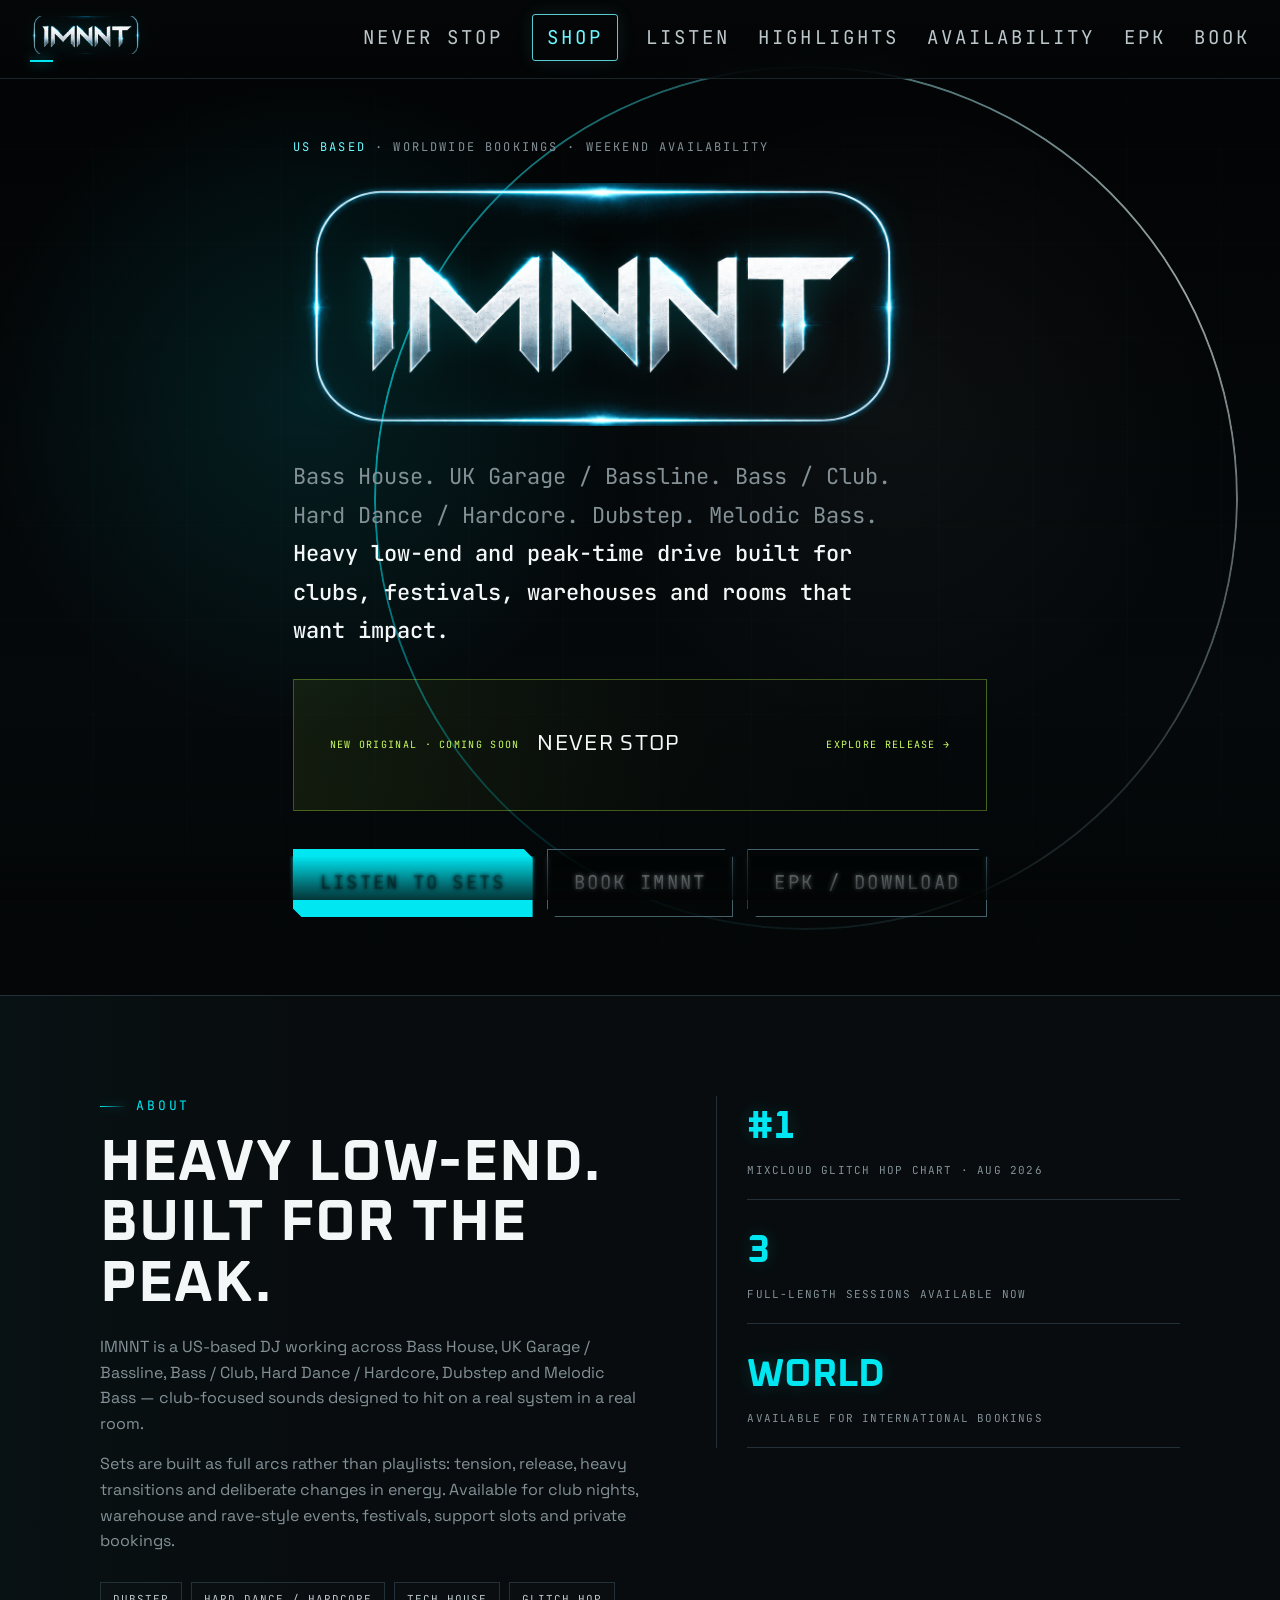
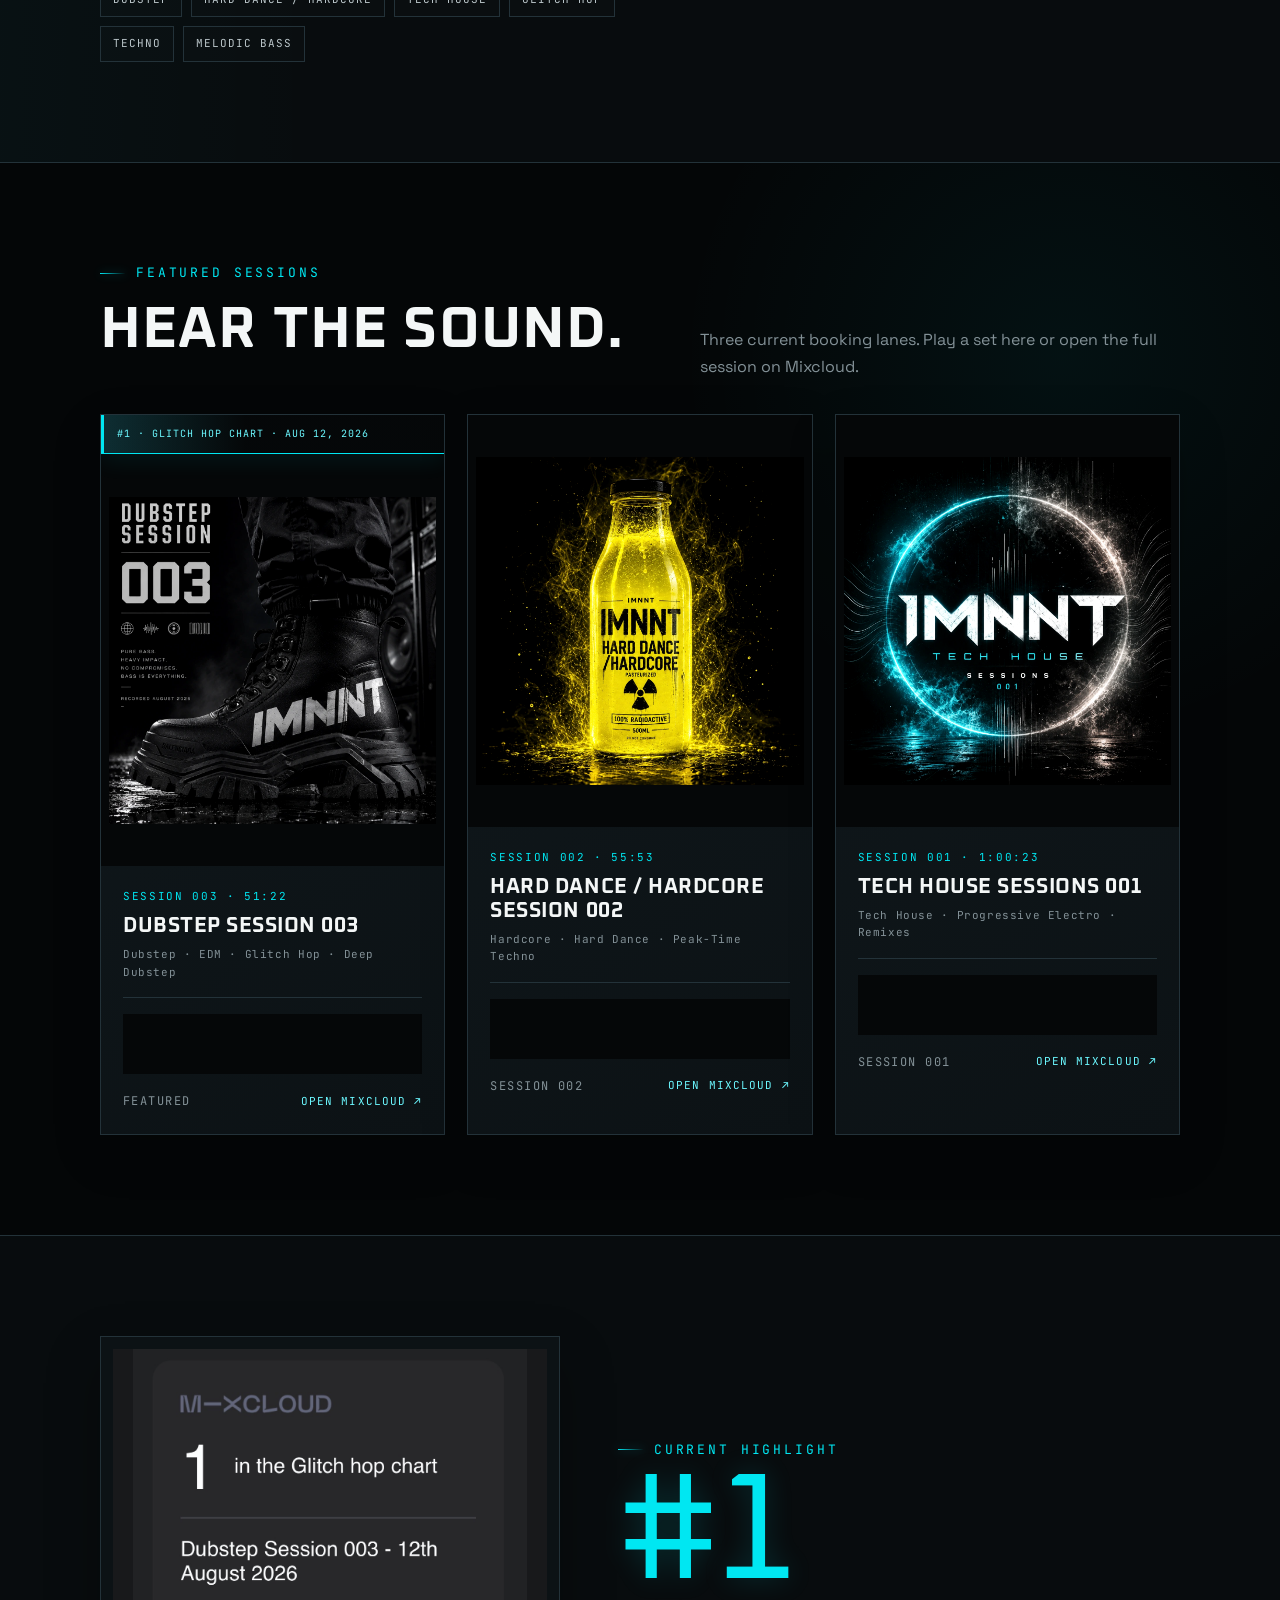
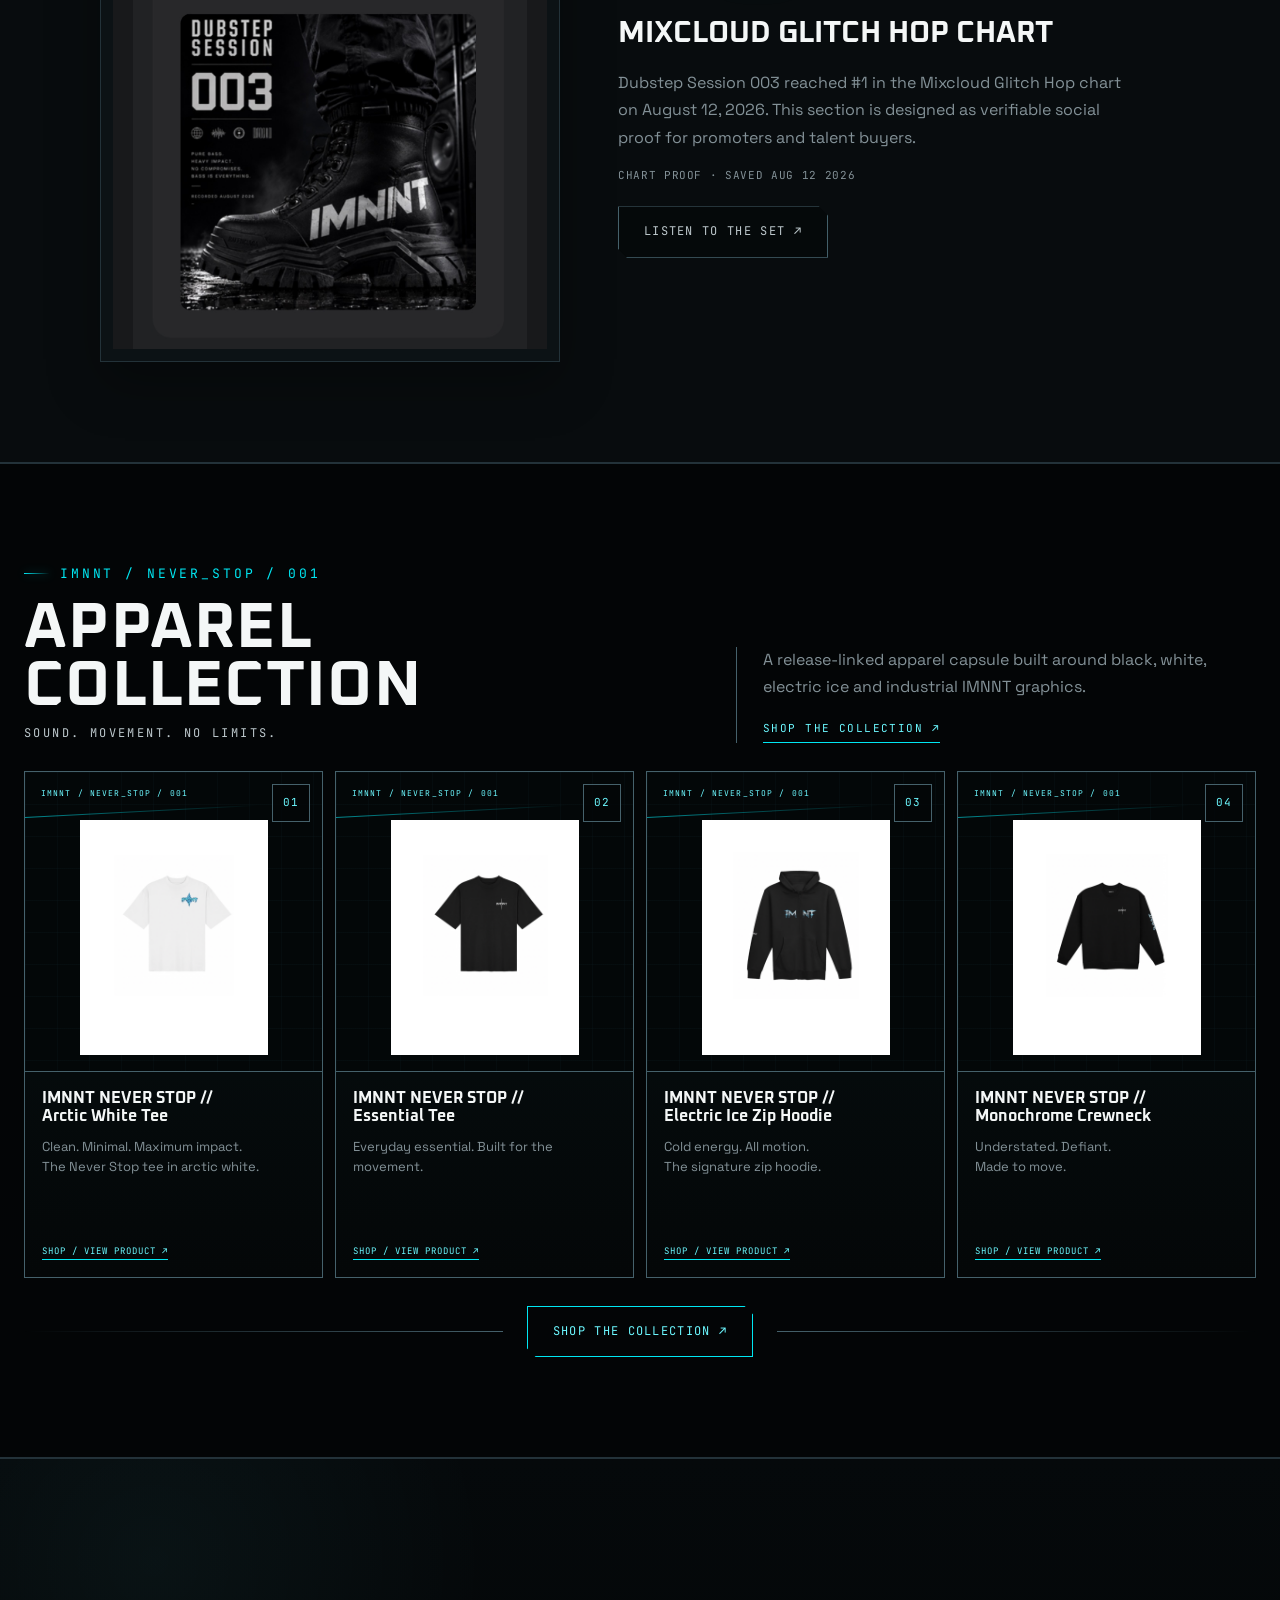
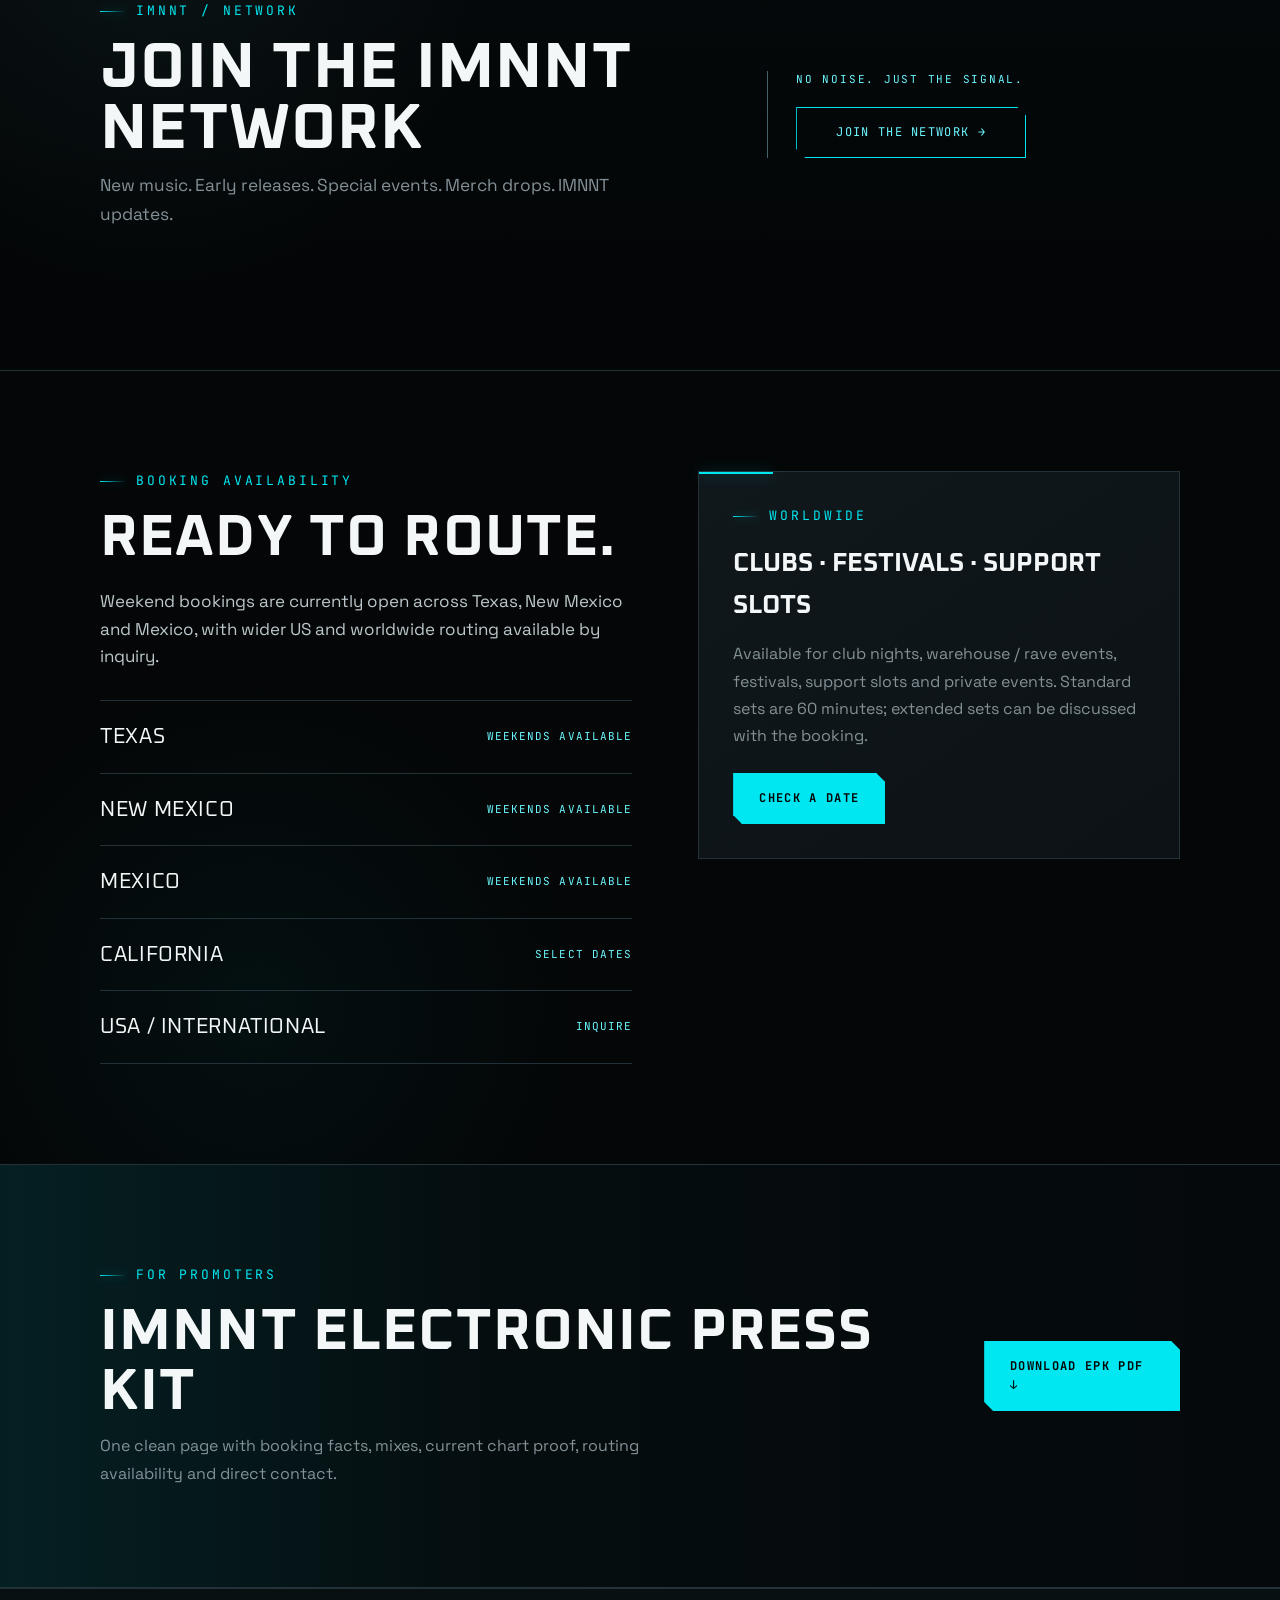
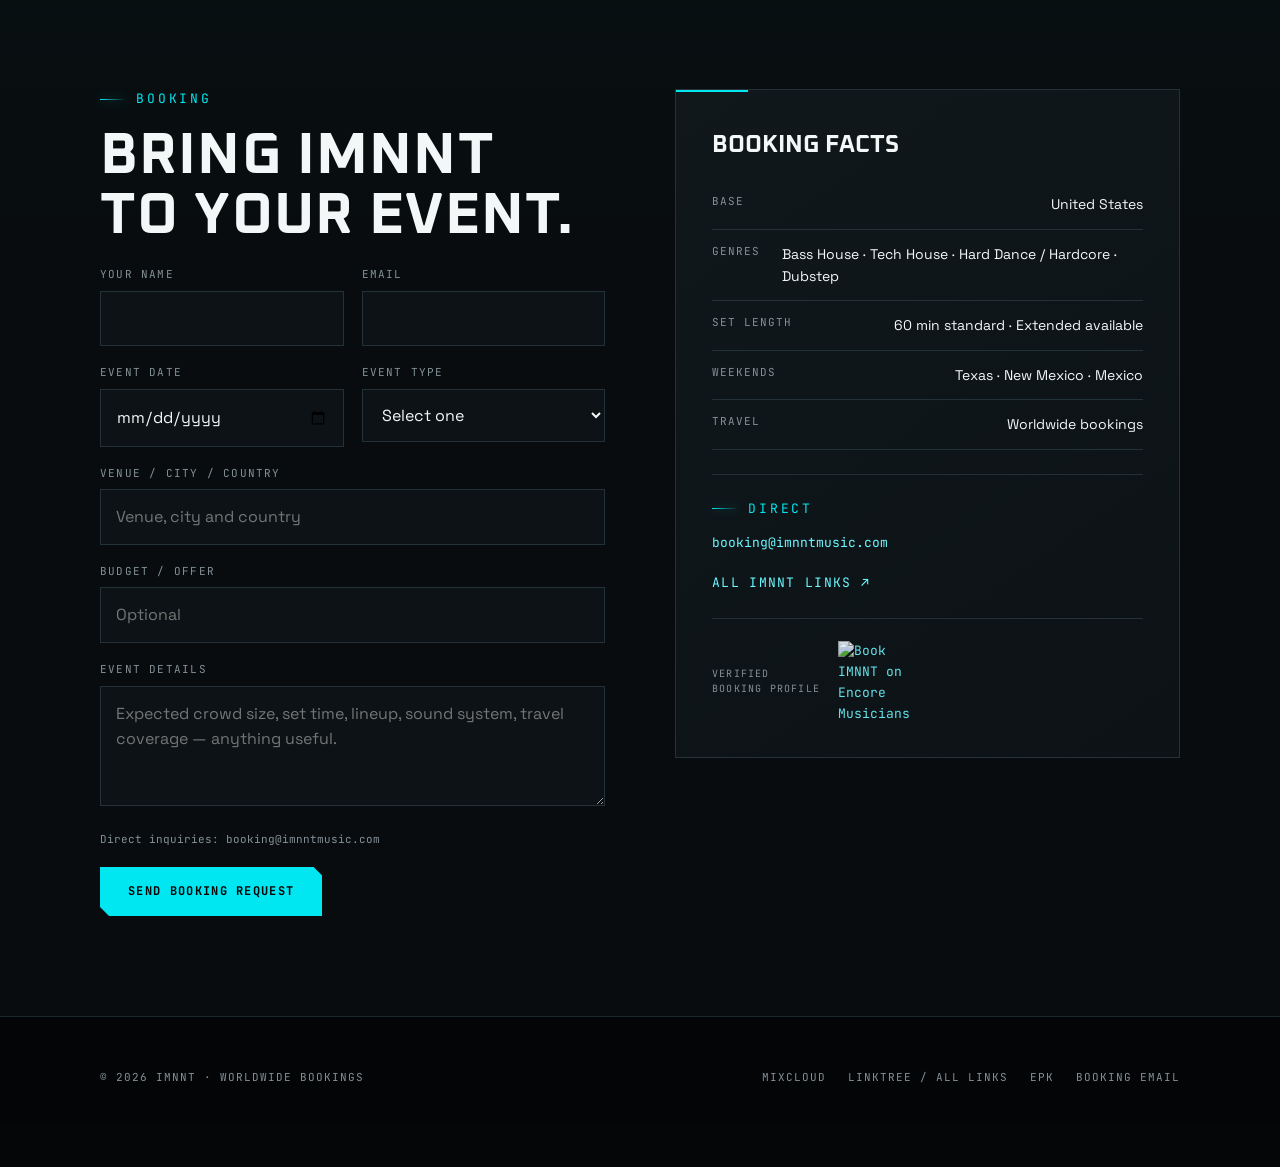
==== index.html @ d5162e19 "Add files via upload" ====
<!DOCTYPE html>
<html lang="en">
<head>
<meta charset="UTF-8">
<meta name="viewport" content="width=device-width, initial-scale=1.0">
<title>IMNNT — DJ Bookings | Dubstep, Hard Dance & Tech House</title>
<meta name="description" content="IMNNT is a US-based DJ available worldwide for clubs, festivals, warehouse events, support slots and private bookings. Dubstep, hard dance and tech house.">
<meta name="theme-color" content="#040607">
<meta property="og:title" content="IMNNT — DJ Bookings">
<meta property="og:description" content="Dubstep. Hard Dance. Tech House. US-based and available worldwide.">
<meta property="og:type" content="website">
<meta property="og:url" content="https://imnntmusic.com/">
<meta property="og:image" content="https://imnntmusic.com/assets/tech-house-session-001-full.png">
<link rel="canonical" href="https://imnntmusic.com/">
<link rel="preconnect" href="https://fonts.googleapis.com">
<link rel="preconnect" href="https://fonts.gstatic.com" crossorigin>
<link href="https://fonts.googleapis.com/css2?family=Oxanium:wght@500;600;700&family=Space+Grotesk:wght@400;500;600;700&family=JetBrains+Mono:wght@400;500&display=swap" rel="stylesheet">
<link rel="stylesheet" href="assets/styles-v20.css?v=20">

<style id="imnnt-merch-v14">
/* V14 authoritative merch layout — intentionally inline to prevent stale CSS/cache */
#shop.shop-preview-final{background:#030506;border-block:1px solid #233239;overflow:hidden}
#shop .shop-final-wrap{
  width:min(1720px,calc(100vw - 48px)) !important;
  max-width:none !important;
  margin:0 auto !important;
  padding-left:0 !important;
  padding-right:0 !important;
}
#shop .shop-final-head{
  display:grid !important;
  grid-template-columns:minmax(0,1.05fr) minmax(320px,.95fr) !important;
  gap:44px !important;
  align-items:end !important;
  margin-bottom:28px !important;
}
#shop .shop-final-grid{
  display:grid !important;
  grid-template-columns:repeat(4,minmax(0,1fr)) !important;
  gap:12px !important;
  width:100% !important;
  align-items:stretch !important;
}
#shop .shop-final-card{
  display:flex !important;
  flex-direction:column !important;
  min-width:0 !important;
  width:auto !important;
  margin:0 !important;
  border:1px solid #45616b !important;
  background:linear-gradient(180deg,#061012,#040708) !important;
  overflow:hidden !important;
}
#shop .shop-final-image{
  position:relative !important;
  width:100% !important;
  height:300px !important;
  aspect-ratio:auto !important;
  overflow:hidden !important;
  background:
    linear-gradient(rgba(14,33,38,.22) 1px,transparent 1px),
    linear-gradient(90deg,rgba(14,33,38,.22) 1px,transparent 1px),
    #030708 !important;
  background-size:32px 32px !important;
  border-bottom:1px solid #45616b !important;
}
#shop .shop-final-image img{
  display:block !important;
  width:100% !important;
  height:100% !important;
  max-width:none !important;
  object-fit:contain !important;
  padding:48px 16px 16px !important;
  margin:0 !important;
  background:transparent !important;
}
#shop .shop-final-copy{
  display:flex !important;
  flex-direction:column !important;
  flex:1 1 auto !important;
  min-height:205px !important;
  padding:17px !important;
}
#shop .shop-final-copy h3{
  margin:0 0 12px !important;
  font-size:clamp(16px,1.25vw,22px) !important;
  line-height:1.14 !important;
}
#shop .shop-final-copy p{
  margin:0 !important;
  font-size:13px !important;
  line-height:1.5 !important;
  color:#839197 !important;
}
#shop .shop-final-copy a{
  margin-top:auto !important;
  padding-top:17px !important;
}
#shop .shop-final-cta-row{
  display:grid !important;
  grid-template-columns:1fr auto 1fr !important;
  gap:24px !important;
  align-items:center !important;
  margin-top:28px !important;
}
@media (max-width:1100px){
  #shop .shop-final-wrap{width:min(980px,calc(100vw - 40px)) !important}
  #shop .shop-final-grid{grid-template-columns:repeat(2,minmax(0,1fr)) !important}
}
@media (max-width:760px){
  #shop .shop-final-head{grid-template-columns:1fr !important;gap:20px !important}
}
@media (max-width:560px){
  #shop .shop-final-grid{grid-template-columns:repeat(2,minmax(0,1fr)) !important;gap:8px !important}
  #shop .shop-final-image{height:210px !important}
  #shop .shop-final-copy{min-height:185px !important;padding:13px !important}
  #shop .shop-final-copy h3{font-size:14px !important}
  #shop .shop-final-copy p{font-size:11px !important}
}
@media (max-width:390px){
  #shop .shop-final-grid{grid-template-columns:1fr !important}
  #shop .shop-final-image{height:290px !important}
}
</style>

</head>
<body>
<header>
  <a class="logo" href="#top" aria-label="IMNNT home"><img src="assets/imnnt-logo.png" alt="IMNNT logo"></a>
  <nav aria-label="Main navigation"><ul>
    <li><a href="never-stop/">Never Stop</a></li>
    <li><a class="js-store-link nav-shop" href="https://imnntmusic-shop.fourthwall.com" target="_blank" rel="noopener">SHOP</a></li>
    <li><a href="#mixes">Listen</a></li>
    <li><a href="#highlights">Highlights</a></li>
    <li><a href="#availability">Availability</a></li>
    <li><a href="epk.html">EPK</a></li>
    <li><a href="#booking">Book</a></li>
  </ul></nav>
</header>

<main id="top">
<section class="hero">
  <div class="wrap">
    <div class="hero-loc"><span>US BASED</span> · WORLDWIDE BOOKINGS · WEEKEND AVAILABILITY</div>
    <div class="hero-logo"><img src="assets/imnnt-logo.png" alt="IMNNT logo"></div>
    <p class="hero-tag">Bass House. UK Garage / Bassline. Bass / Club. Hard Dance / Hardcore. Dubstep. Melodic Bass. <strong>Heavy low-end and peak-time drive built for clubs, festivals, warehouses and rooms that want impact.</strong></p>
    <a class="release-callout" href="never-stop/" aria-label="Open Never Stop release page">
      <span class="release-callout-kicker">NEW ORIGINAL · COMING SOON</span>
      <span class="release-callout-title">NEVER STOP</span>
      <span class="release-callout-action">EXPLORE RELEASE →</span>
    </a>
    <div class="hero-cta">
      <a href="#mixes" class="btn btn-primary">Listen to sets</a>
      <a href="#booking" class="btn btn-ghost">Book IMNNT</a>
      <a href="epk.html" class="btn btn-ghost">EPK / Download</a>
    </div>
    <div class="eq" aria-hidden="true"><span style="animation-delay:0.000s;animation-duration:0.85s"></span><span style="animation-delay:0.035s;animation-duration:0.92s"></span><span style="animation-delay:0.070s;animation-duration:0.99s"></span><span style="animation-delay:0.105s;animation-duration:1.06s"></span><span style="animation-delay:0.140s;animation-duration:1.13s"></span><span style="animation-delay:0.175s;animation-duration:1.20s"></span><span style="animation-delay:0.210s;animation-duration:1.27s"></span><span style="animation-delay:0.245s;animation-duration:1.34s"></span><span style="animation-delay:0.280s;animation-duration:1.41s"></span><span style="animation-delay:0.315s;animation-duration:0.85s"></span><span style="animation-delay:0.350s;animation-duration:0.92s"></span><span style="animation-delay:0.385s;animation-duration:0.99s"></span><span style="animation-delay:0.420s;animation-duration:1.06s"></span><span style="animation-delay:0.455s;animation-duration:1.13s"></span><span style="animation-delay:0.490s;animation-duration:1.20s"></span><span style="animation-delay:0.525s;animation-duration:1.27s"></span><span style="animation-delay:0.560s;animation-duration:1.34s"></span><span style="animation-delay:0.000s;animation-duration:1.41s"></span><span style="animation-delay:0.035s;animation-duration:0.85s"></span><span style="animation-delay:0.070s;animation-duration:0.92s"></span><span style="animation-delay:0.105s;animation-duration:0.99s"></span><span style="animation-delay:0.140s;animation-duration:1.06s"></span><span style="animation-delay:0.175s;animation-duration:1.13s"></span><span style="animation-delay:0.210s;animation-duration:1.20s"></span><span style="animation-delay:0.245s;animation-duration:1.27s"></span><span style="animation-delay:0.280s;animation-duration:1.34s"></span><span style="animation-delay:0.315s;animation-duration:1.41s"></span><span style="animation-delay:0.350s;animation-duration:0.85s"></span><span style="animation-delay:0.385s;animation-duration:0.92s"></span><span style="animation-delay:0.420s;animation-duration:0.99s"></span><span style="animation-delay:0.455s;animation-duration:1.06s"></span><span style="animation-delay:0.490s;animation-duration:1.13s"></span><span style="animation-delay:0.525s;animation-duration:1.20s"></span><span style="animation-delay:0.560s;animation-duration:1.27s"></span><span style="animation-delay:0.000s;animation-duration:1.34s"></span><span style="animation-delay:0.035s;animation-duration:1.41s"></span><span style="animation-delay:0.070s;animation-duration:0.85s"></span><span style="animation-delay:0.105s;animation-duration:0.92s"></span><span style="animation-delay:0.140s;animation-duration:0.99s"></span><span style="animation-delay:0.175s;animation-duration:1.06s"></span><span style="animation-delay:0.210s;animation-duration:1.13s"></span><span style="animation-delay:0.245s;animation-duration:1.20s"></span><span style="animation-delay:0.280s;animation-duration:1.27s"></span><span style="animation-delay:0.315s;animation-duration:1.34s"></span><span style="animation-delay:0.350s;animation-duration:1.41s"></span><span style="animation-delay:0.385s;animation-duration:0.85s"></span><span style="animation-delay:0.420s;animation-duration:0.92s"></span><span style="animation-delay:0.455s;animation-duration:0.99s"></span><span style="animation-delay:0.490s;animation-duration:1.06s"></span><span style="animation-delay:0.525s;animation-duration:1.13s"></span><span style="animation-delay:0.560s;animation-duration:1.20s"></span><span style="animation-delay:0.000s;animation-duration:1.27s"></span><span style="animation-delay:0.035s;animation-duration:1.34s"></span><span style="animation-delay:0.070s;animation-duration:1.41s"></span><span style="animation-delay:0.105s;animation-duration:0.85s"></span><span style="animation-delay:0.140s;animation-duration:0.92s"></span><span style="animation-delay:0.175s;animation-duration:0.99s"></span><span style="animation-delay:0.210s;animation-duration:1.06s"></span><span style="animation-delay:0.245s;animation-duration:1.13s"></span><span style="animation-delay:0.280s;animation-duration:1.20s"></span><span style="animation-delay:0.315s;animation-duration:1.27s"></span><span style="animation-delay:0.350s;animation-duration:1.34s"></span><span style="animation-delay:0.385s;animation-duration:1.41s"></span><span style="animation-delay:0.420s;animation-duration:0.85s"></span><span style="animation-delay:0.455s;animation-duration:0.92s"></span><span style="animation-delay:0.490s;animation-duration:0.99s"></span><span style="animation-delay:0.525s;animation-duration:1.06s"></span><span style="animation-delay:0.560s;animation-duration:1.13s"></span><span style="animation-delay:0.000s;animation-duration:1.20s"></span><span style="animation-delay:0.035s;animation-duration:1.27s"></span><span style="animation-delay:0.070s;animation-duration:1.34s"></span><span style="animation-delay:0.105s;animation-duration:1.41s"></span><span style="animation-delay:0.140s;animation-duration:0.85s"></span><span style="animation-delay:0.175s;animation-duration:0.92s"></span><span style="animation-delay:0.210s;animation-duration:0.99s"></span><span style="animation-delay:0.245s;animation-duration:1.06s"></span><span style="animation-delay:0.280s;animation-duration:1.13s"></span><span style="animation-delay:0.315s;animation-duration:1.20s"></span><span style="animation-delay:0.350s;animation-duration:1.27s"></span><span style="animation-delay:0.385s;animation-duration:1.34s"></span><span style="animation-delay:0.420s;animation-duration:1.41s"></span><span style="animation-delay:0.455s;animation-duration:0.85s"></span><span style="animation-delay:0.490s;animation-duration:0.92s"></span><span style="animation-delay:0.525s;animation-duration:0.99s"></span><span style="animation-delay:0.560s;animation-duration:1.06s"></span><span style="animation-delay:0.000s;animation-duration:1.13s"></span><span style="animation-delay:0.035s;animation-duration:1.20s"></span><span style="animation-delay:0.070s;animation-duration:1.27s"></span><span style="animation-delay:0.105s;animation-duration:1.34s"></span><span style="animation-delay:0.140s;animation-duration:1.41s"></span><span style="animation-delay:0.175s;animation-duration:0.85s"></span><span style="animation-delay:0.210s;animation-duration:0.92s"></span><span style="animation-delay:0.245s;animation-duration:0.99s"></span><span style="animation-delay:0.280s;animation-duration:1.06s"></span><span style="animation-delay:0.315s;animation-duration:1.13s"></span><span style="animation-delay:0.350s;animation-duration:1.20s"></span></div>
  </div>
</section>

<section class="about" id="about">
  <div class="wrap about-grid">
    <div>
      <div class="eyebrow">About</div>
      <h2>Heavy low-end.<br>Built for the peak.</h2>
      <p>IMNNT is a US-based DJ working across Bass House, UK Garage / Bassline, Bass / Club, Hard Dance / Hardcore, Dubstep and Melodic Bass — club-focused sounds designed to hit on a real system in a real room.</p>
      <p>Sets are built as full arcs rather than playlists: tension, release, heavy transitions and deliberate changes in energy. Available for club nights, warehouse and rave-style events, festivals, support slots and private bookings.</p>
      <div class="tags"><span class="tag">Dubstep</span><span class="tag">Hard Dance / Hardcore</span><span class="tag">Tech House</span><span class="tag">Glitch Hop</span><span class="tag">Techno</span><span class="tag">MELODIC BASS</span></div>
    </div>
    <div class="stats">
      <div class="stat"><div class="stat-value">#1</div><div class="stat-label">Mixcloud Glitch Hop chart · Aug 2026</div></div>
      <div class="stat"><div class="stat-value">3</div><div class="stat-label">Full-length sessions available now</div></div>
      <div class="stat"><div class="stat-value">WORLD</div><div class="stat-label">Available for international bookings</div></div>
    </div>
  </div>
</section>

<section id="mixes">
  <div class="wrap">
    <div class="section-head">
      <div><div class="eyebrow">Featured Sessions</div><h2>Hear the sound.</h2></div>
      <p>Three current booking lanes. Play a set here or open the full session on Mixcloud.</p>
    </div>
    <div class="mix-grid">
      <article class="mix-card">
        <div class="chart-badge">#1 · Glitch Hop Chart · Aug 12, 2026</div>
        <a class="mix-art" href="https://www.mixcloud.com/imnntmusic/dubstep-session-003/" target="_blank" rel="noopener"><img src="assets/dubstep-003.webp" alt="Dubstep Session 003 cover artwork" loading="lazy"></a>
        <div class="mix-card-body"><div class="mix-no">Session 003 · 51:22</div><h3>Dubstep Session 003</h3><div class="mix-meta">Dubstep · EDM · Glitch Hop · Deep Dubstep</div>
          <div class="player"><iframe title="Dubstep Session 003 on Mixcloud" loading="lazy" src="https://www.mixcloud.com/widget/iframe/?hide_cover=1&mini=1&light=0&feed=%2Fimnntmusic%2Fdubstep-session-003%2F" allow="autoplay"></iframe></div>
          <div class="mix-actions"><span class="kicker">Featured</span><a class="text-link" href="https://www.mixcloud.com/imnntmusic/dubstep-session-003/" target="_blank" rel="noopener">Open Mixcloud ↗</a></div>
        </div>
      </article>
      <article class="mix-card">
        <a class="mix-art" href="https://www.mixcloud.com/imnntmusic/imnnt-hard-dance-hardcore-session-002/" target="_blank" rel="noopener"><img src="assets/hard-dance-002.webp" alt="Hard Dance / Hardcore Session 002 cover artwork" loading="lazy"></a>
        <div class="mix-card-body"><div class="mix-no">Session 002 · 55:53</div><h3>Hard Dance / Hardcore Session 002</h3><div class="mix-meta">Hardcore · Hard Dance · Peak-Time Techno</div>
          <div class="player"><iframe title="Hard Dance / Hardcore Session 002 on Mixcloud" loading="lazy" src="https://www.mixcloud.com/widget/iframe/?hide_cover=1&mini=1&light=0&feed=%2Fimnntmusic%2Fimnnt-hard-dance-hardcore-session-002%2F" allow="autoplay"></iframe></div>
          <div class="mix-actions"><span class="kicker">Session 002</span><a class="text-link" href="https://www.mixcloud.com/imnntmusic/imnnt-hard-dance-hardcore-session-002/" target="_blank" rel="noopener">Open Mixcloud ↗</a></div>
        </div>
      </article>
      <article class="mix-card">
        <a class="mix-art" href="https://www.mixcloud.com/imnntmusic/imnnt-tech-house-sessions-001/" target="_blank" rel="noopener"><img src="assets/tech-house-001.webp" alt="Tech House Sessions 001 cover artwork" loading="lazy"></a>
        <div class="mix-card-body"><div class="mix-no">Session 001 · 1:00:23</div><h3>Tech House Sessions 001</h3><div class="mix-meta">Tech House · Progressive Electro · Remixes</div>
          <div class="player"><iframe title="Tech House Sessions 001 on Mixcloud" loading="lazy" src="https://www.mixcloud.com/widget/iframe/?hide_cover=1&mini=1&light=0&feed=%2Fimnntmusic%2Fimnnt-tech-house-sessions-001%2F" allow="autoplay"></iframe></div>
          <div class="mix-actions"><span class="kicker">Session 001</span><a class="text-link" href="https://www.mixcloud.com/imnntmusic/imnnt-tech-house-sessions-001/" target="_blank" rel="noopener">Open Mixcloud ↗</a></div>
        </div>
      </article>
    </div>
  </div>
</section>

<section class="highlights" id="highlights">
  <div class="wrap highlight-grid">
    <div class="proof-frame"><img src="assets/chart-glitch-hop-1.jpg" alt="Mixcloud chart screenshot showing Dubstep Session 003 at number 1 in the Glitch Hop chart" loading="lazy"></div>
    <div class="highlight-copy"><div class="eyebrow">Current Highlight</div><div class="rank">#1</div><h3>Mixcloud Glitch Hop Chart</h3><p>Dubstep Session 003 reached #1 in the Mixcloud Glitch Hop chart on August 12, 2026. This section is designed as verifiable social proof for promoters and talent buyers.</p><div class="proof-note">CHART PROOF · SAVED AUG 12 2026</div><a class="btn btn-ghost" href="https://www.mixcloud.com/imnntmusic/dubstep-session-003/" target="_blank" rel="noopener" style="margin-top:22px">Listen to the set ↗</a></div>
  </div>
</section>



<section class="shop-preview shop-preview-final" id="shop" aria-labelledby="shop-title">
  <div class="wrap shop-final-wrap">
    <div class="shop-final-head">
      <div class="shop-final-title">
        <div class="eyebrow">IMNNT / NEVER_STOP / 001</div>
        <h2 id="shop-title">APPAREL COLLECTION</h2>
        <p>SOUND. MOVEMENT. NO LIMITS.</p>
      </div>
      <div class="shop-final-intro">
        <p>A release-linked apparel capsule built around black, white, electric ice and industrial IMNNT graphics.</p>
        <a class="shop-text-link" href="https://imnntmusic-shop.fourthwall.com" target="_blank" rel="noopener">SHOP THE COLLECTION ↗</a>
      </div>
    </div>

    <div class="shop-final-grid">
      <article class="shop-final-card">
        <div class="shop-final-image">
          <span class="shop-final-code">IMNNT / NEVER_STOP / 001</span>
          <span class="shop-final-number">01</span>
          <img src="assets/merch/arctic-white-tee.png" alt="IMNNT NEVER STOP Arctic White Tee" loading="lazy">
        </div>
        <div class="shop-final-copy">
          <h3>IMNNT NEVER STOP //<br>Arctic White Tee</h3>
          <p>Clean. Minimal. Maximum impact.<br>The Never Stop tee in arctic white.</p>
          <a href="https://imnntmusic-shop.fourthwall.com" target="_blank" rel="noopener">SHOP / VIEW PRODUCT ↗</a>
        </div>
      </article>

      <article class="shop-final-card">
        <div class="shop-final-image">
          <span class="shop-final-code">IMNNT / NEVER_STOP / 001</span>
          <span class="shop-final-number">02</span>
          <img src="assets/merch/essential-tee.png" alt="IMNNT NEVER STOP Essential Tee" loading="lazy">
        </div>
        <div class="shop-final-copy">
          <h3>IMNNT NEVER STOP //<br>Essential Tee</h3>
          <p>Everyday essential. Built for the movement.</p>
          <a href="https://imnntmusic-shop.fourthwall.com" target="_blank" rel="noopener">SHOP / VIEW PRODUCT ↗</a>
        </div>
      </article>

      <article class="shop-final-card">
        <div class="shop-final-image">
          <span class="shop-final-code">IMNNT / NEVER_STOP / 001</span>
          <span class="shop-final-number">03</span>
          <img src="assets/merch/electric-ice-zip-hoodie.png" alt="IMNNT NEVER STOP Electric Ice Zip Hoodie" loading="lazy">
        </div>
        <div class="shop-final-copy">
          <h3>IMNNT NEVER STOP //<br>Electric Ice Zip Hoodie</h3>
          <p>Cold energy. All motion.<br>The signature zip hoodie.</p>
          <a href="https://imnntmusic-shop.fourthwall.com" target="_blank" rel="noopener">SHOP / VIEW PRODUCT ↗</a>
        </div>
      </article>

      <article class="shop-final-card">
        <div class="shop-final-image">
          <span class="shop-final-code">IMNNT / NEVER_STOP / 001</span>
          <span class="shop-final-number">04</span>
          <img src="assets/merch/monochrome-crewneck.png" alt="IMNNT NEVER STOP Monochrome Crewneck" loading="lazy">
        </div>
        <div class="shop-final-copy">
          <h3>IMNNT NEVER STOP //<br>Monochrome Crewneck</h3>
          <p>Understated. Defiant.<br>Made to move.</p>
          <a href="https://imnntmusic-shop.fourthwall.com" target="_blank" rel="noopener">SHOP / VIEW PRODUCT ↗</a>
        </div>
      </article>
    </div>

    <div class="shop-final-cta-row">
      <span></span>
      <a class="btn btn-shop" href="https://imnntmusic-shop.fourthwall.com" target="_blank" rel="noopener">SHOP THE COLLECTION ↗</a>
      <span></span>
    </div>
  </div>
</section>


<section class="network-cta" id="network" aria-labelledby="network-title">
  <div class="wrap">
    <div class="network-panel">
      <div class="network-copy">
        <div class="eyebrow">IMNNT / NETWORK</div>
        <h2 id="network-title">JOIN THE IMNNT NETWORK</h2>
        <p>New music. Early releases. Special events. Merch drops. IMNNT updates.</p>
      </div>
      <div class="network-action">
        <span>NO NOISE. JUST THE SIGNAL.</span>
        <a class="btn network-btn" href="join/">JOIN THE NETWORK →</a>
      </div>
    </div>
  </div>
</section>

<section class="availability" id="availability">
  <div class="wrap availability-grid">
    <div><div class="eyebrow">Booking Availability</div><h2>Ready to route.</h2><p class="lead">Weekend bookings are currently open across Texas, New Mexico and Mexico, with wider US and worldwide routing available by inquiry.</p>
      <div class="route-list" style="margin-top:30px">
        <div class="route"><div class="route-place">Texas</div><div class="route-status">Weekends available</div></div>
        <div class="route"><div class="route-place">New Mexico</div><div class="route-status">Weekends available</div></div>
        <div class="route"><div class="route-place">Mexico</div><div class="route-status">Weekends available</div></div>
        <div class="route"><div class="route-place">California</div><div class="route-status">Select dates</div></div>
        <div class="route"><div class="route-place">USA / International</div><div class="route-status">Inquire</div></div>
      </div>
    </div>
    <aside class="avail-card"><div class="eyebrow">Worldwide</div><h3>Clubs · Festivals · Support Slots</h3><p>Available for club nights, warehouse / rave events, festivals, support slots and private events. Standard sets are 60 minutes; extended sets can be discussed with the booking.</p><a class="btn btn-primary" href="#booking">Check a date</a></aside>
  </div>
</section>

<section class="epk-strip" id="epk">
  <div class="wrap"><div><div class="eyebrow">For Promoters</div><h2>IMNNT Electronic Press Kit</h2><p>One clean page with booking facts, mixes, current chart proof, routing availability and direct contact.</p></div><a class="btn btn-primary" href="assets/IMNNT-EPK-2026.pdf" download="IMNNT-EPK-2026.pdf">Download EPK PDF ↓</a></div>
</section>

<section class="booking" id="booking">
  <div class="wrap booking-grid">
    <div><div class="eyebrow">Booking</div><h2>Bring IMNNT<br>to your event.</h2>
      <form id="booking-form" action="https://formspree.io/f/meajkabn" method="POST">
        <input type="hidden" name="_subject" value="New IMNNT booking request">
        <input type="hidden" name="source" value="imnntmusic.com booking form">
        <input type="text" name="_gotcha" tabindex="-1" autocomplete="off" class="honeypot" aria-hidden="true">
        <div class="field-row"><div><label for="name">Your name</label><input type="text" id="name" name="name" required></div><div><label for="email">Email</label><input type="email" id="email" name="email" required></div></div>
        <div class="field-row"><div><label for="event-date">Event date</label><input type="date" id="event-date" name="event_date" required></div><div><label for="event-type">Event type</label><select id="event-type" name="event_type" required><option value="">Select one</option><option>Club night</option><option>Warehouse / rave</option><option>Festival</option><option>Support slot</option><option>Private event</option><option>Other</option></select></div></div>
        <div><label for="venue">Venue / city / country</label><input type="text" id="venue" name="venue" placeholder="Venue, city and country"></div>
        <div><label for="budget">Budget / offer</label><input type="text" id="budget" name="budget" placeholder="Optional"></div>
        <div><label for="message">Event details</label><textarea id="message" name="message" placeholder="Expected crowd size, set time, lineup, sound system, travel coverage — anything useful." required></textarea></div>
        <p class="form-note">Direct inquiries: booking@imnntmusic.com</p><div class="form-status" id="form-status" role="status"></div>
        <button type="submit" class="submit-btn">Send booking request</button>
      </form>
    </div>
    <aside class="info-card"><h3>Booking facts</h3><div class="info-row"><span class="k">Base</span><span>United States</span></div><div class="info-row"><span class="k">Genres</span><span>Bass House · Tech House · Hard Dance / Hardcore · Dubstep</span></div><div class="info-row"><span class="k">Set length</span><span>60 min standard · Extended available</span></div><div class="info-row"><span class="k">Weekends</span><span>Texas · New Mexico · Mexico</span></div><div class="info-row"><span class="k">Travel</span><span>Worldwide bookings</span></div><div class="direct-contact"><div class="eyebrow" style="margin-bottom:10px">Direct</div><a href="mailto:booking@imnntmusic.com">booking@imnntmusic.com</a><div style="margin-top:14px"><a class="text-link" href="https://linktr.ee/IMNNT" target="_blank" rel="noopener">All IMNNT links ↗</a></div><div class="encore-verified"><div class="encore-label">Verified booking profile</div><!--Encore Button Generated 13th August 2026 at 9:24am; Copyright Encore 2026--><a href="https://encoremusicians.com/hire/djs?utm_source=badge&utm_medium=web&utm_campaign=verified_badge&utm_content=dark-small" target="_parent"><img src="https://encoremusicians.com/img/embeds/badge-dark.svg" alt="Book IMNNT on Encore Musicians" width="80" height="80"></a></div></div></aside>
  </div>
</section>
</main>

<footer><div class="wrap footer-grid"><div class="copyright">© 2026 IMNNT · Worldwide bookings</div><div class="socials"><a href="https://www.mixcloud.com/imnntmusic/" target="_blank" rel="noopener">Mixcloud</a><a href="https://linktr.ee/IMNNT" target="_blank" rel="noopener">Linktree / All Links</a><a href="epk.html">EPK</a><a href="mailto:booking@imnntmusic.com">Booking Email</a></div></div></footer>


<script>
const form = document.getElementById('booking-form');
const statusBox = document.getElementById('form-status');
const submitButton = form.querySelector('.submit-btn');

form.addEventListener('submit', async function (event) {
  event.preventDefault();
  statusBox.style.display = 'block';
  statusBox.classList.remove('error');
  statusBox.textContent = 'Sending booking request…';
  submitButton.disabled = true;
  submitButton.textContent = 'Sending…';

  try {
    const response = await fetch(form.action, {
      method: form.method,
      body: new FormData(form),
      headers: { 'Accept': 'application/json' }
    });

    if (response.ok) {
      form.reset();
      statusBox.textContent = 'Booking request sent. Thank you — IMNNT will be in touch.';
    } else {
      let message = 'The form could not be sent. Please try again or email booking@imnntmusic.com.';
      try {
        const data = await response.json();
        if (data && Array.isArray(data.errors) && data.errors.length) {
          message = data.errors.map(error => error.message).join(' ');
        }
      } catch (_) {}
      statusBox.classList.add('error');
      statusBox.textContent = message;
    }
  } catch (_) {
    statusBox.classList.add('error');
    statusBox.textContent = 'Connection problem. Please try again or email booking@imnntmusic.com.';
  } finally {
    submitButton.disabled = false;
    submitButton.textContent = 'Send booking request';
  }
});
</script>
</body>
</html>
---- assets/styles-v20.css ----
:root{
  --bg:#040607;
  --bg-alt:#080c0e;
  --panel:#0c1215;
  --panel-2:#10181c;
  --border:#233239;
  --border-bright:#45616b;
  --text:#f4f7f7;
  --silver:#bcc7cb;
  --dim:#839197;
  --cyan:#00e7f2;
  --cyan-bright:#6cf8ff;
  --cyan-soft:rgba(0,231,242,.11);
  --mono:'JetBrains Mono',monospace;
  --body:'Space Grotesk',sans-serif;
  --display:'Oxanium',sans-serif;
}
*{box-sizing:border-box;margin:0;padding:0}
html{scroll-behavior:smooth;background:var(--bg)}
body{background:var(--bg);color:var(--text);font-family:var(--body);line-height:1.6;overflow-x:hidden;padding-bottom:44px}
a{color:inherit;text-decoration:none}
img{display:block;max-width:100%}
button,input,select,textarea{font:inherit}
::selection{background:var(--cyan);color:#020304}
.wrap{max-width:1140px;margin:0 auto;padding:0 30px;position:relative;z-index:2}
section{position:relative;padding:100px 0}
.eyebrow{font-family:var(--mono);font-size:12px;letter-spacing:.22em;text-transform:uppercase;color:var(--cyan);display:flex;align-items:center;gap:10px;margin-bottom:16px}
.eyebrow:before{content:"";width:26px;height:1px;background:linear-gradient(90deg,var(--cyan),transparent);box-shadow:0 0 10px rgba(0,231,242,.45)}
h1,h2,h3{font-family:var(--display);text-transform:uppercase}
h2{font-size:clamp(34px,5vw,58px);line-height:1.04;letter-spacing:.02em;margin-bottom:20px}
.lead{font-size:17px;color:var(--silver);max-width:65ch}
.muted{color:var(--dim)}
.kicker{font-family:var(--mono);font-size:12px;text-transform:uppercase;letter-spacing:.12em;color:var(--dim)}

header{position:fixed;inset:0 0 auto 0;z-index:60;display:flex;align-items:center;justify-content:space-between;padding:16px 30px;background:linear-gradient(180deg,rgba(4,6,7,.96),rgba(4,6,7,.72));backdrop-filter:blur(12px);border-bottom:1px solid rgba(69,97,107,.35)}
.logo{display:inline-flex;flex-direction:column;align-items:flex-start;gap:6px;width:112px}
.logo img{display:block;width:112px;height:38px;object-fit:cover;object-position:center center;mix-blend-mode:screen;filter:drop-shadow(0 0 10px rgba(0,231,242,.22))}
.logo:after{content:"";display:block;width:23px;height:2px;background:var(--cyan);box-shadow:0 0 12px rgba(0,231,242,.65)}
nav ul{list-style:none;display:flex;gap:28px;align-items:center}
nav a{font-family:var(--mono);font-size:11px;letter-spacing:.13em;text-transform:uppercase;color:var(--silver);border-bottom:1px solid transparent;padding-bottom:3px;transition:.2s}
nav a:hover{color:var(--cyan-bright);border-color:var(--cyan)}

.hero{min-height:100vh;display:flex;align-items:center;padding:138px 0 78px;background:radial-gradient(circle at 24% 40%,rgba(0,231,242,.11),transparent 29%),radial-gradient(circle at 70% 42%,rgba(255,255,255,.04),transparent 30%),linear-gradient(180deg,#020304 0%,#05090b 70%,#040607 100%);overflow:hidden}
.hero:before{content:"";position:absolute;width:min(78vw,860px);aspect-ratio:1;left:63%;top:50%;transform:translate(-50%,-50%);border-radius:50%;padding:2px;background:conic-gradient(from 205deg,rgba(0,231,242,.03),rgba(0,231,242,.9),rgba(108,248,255,.45),rgba(244,247,247,.9),rgba(188,199,203,.22),rgba(0,231,242,.08));-webkit-mask:linear-gradient(#000 0 0) content-box,linear-gradient(#000 0 0);-webkit-mask-composite:xor;mask-composite:exclude;filter:drop-shadow(0 0 14px rgba(0,231,242,.3));opacity:.7;pointer-events:none}
.hero:after{content:"";position:absolute;inset:0;background:repeating-linear-gradient(90deg,transparent 0 92px,rgba(108,248,255,.023) 93px,transparent 94px),repeating-linear-gradient(0deg,transparent 0 92px,rgba(255,255,255,.016) 93px,transparent 94px);mask-image:linear-gradient(to bottom,transparent,#000 18%,#000 72%,transparent);pointer-events:none}
.hero-loc{font-family:var(--mono);font-size:12px;letter-spacing:.18em;text-transform:uppercase;color:var(--dim);margin-bottom:26px}
.hero-loc span{color:var(--cyan-bright)}
.hero-logo{margin-top:4px;width:min(72vw,620px);aspect-ratio:2.55/1;overflow:hidden}
.hero-logo img{display:block;width:100%;height:100%;object-fit:cover;object-position:center center;mix-blend-mode:screen;filter:drop-shadow(0 0 18px rgba(0,231,242,.22))}
.glitch{font-family:var(--display);font-size:clamp(80px,16vw,190px);line-height:.82;letter-spacing:-.055em;font-weight:700;position:relative;text-shadow:0 0 1px #fff,0 0 42px rgba(0,231,242,.11);-webkit-text-stroke:1px rgba(255,255,255,.08)}
.glitch:before,.glitch:after{content:attr(data-text);position:absolute;inset:0;overflow:hidden;pointer-events:none}
.glitch:before{color:var(--cyan);opacity:.56;clip-path:polygon(0 0,100% 0,100% 36%,0 36%);animation:glitchTop 6.8s infinite linear}
.glitch:after{color:var(--silver);opacity:.32;clip-path:polygon(0 63%,100% 63%,100% 100%,0 100%);animation:glitchBottom 7.6s infinite linear}
@keyframes glitchTop{0%,91%,100%{transform:translate(0)}92%{transform:translate(-4px,-1px)}93%{transform:translate(3px,1px)}94%{transform:translate(-2px)}95%{transform:translate(0)}}
@keyframes glitchBottom{0%,87%,100%{transform:translate(0)}88%{transform:translate(4px,1px)}89%{transform:translate(-3px,-1px)}90%{transform:translate(1px)}91%{transform:translate(0)}}
.hero-tag{font-family:var(--mono);font-size:15px;line-height:1.8;color:var(--dim);max-width:610px;margin-top:32px}
.hero-tag strong{color:var(--text);font-weight:500}
.hero-cta{display:flex;gap:14px;flex-wrap:wrap;margin-top:38px}
.btn{display:inline-flex;align-items:center;justify-content:center;gap:9px;padding:15px 25px;font-family:var(--mono);font-size:12px;letter-spacing:.11em;text-transform:uppercase;border-radius:0;clip-path:polygon(0 0,calc(100% - 9px) 0,100% 9px,100% 100%,9px 100%,0 calc(100% - 9px));transition:.18s;cursor:pointer}
.btn-primary{background:var(--cyan);color:#020405;font-weight:700;border:1px solid var(--cyan)}
.btn-primary:hover{background:var(--cyan-bright);transform:translateY(-2px);box-shadow:0 0 28px rgba(0,231,242,.22)}
.btn-ghost{border:1px solid var(--border-bright);color:var(--silver);background:rgba(4,6,7,.4)}
.btn-ghost:hover{border-color:var(--cyan);color:var(--cyan-bright);transform:translateY(-2px)}
.eq{display:flex;align-items:flex-end;justify-content:space-between;gap:clamp(2px,.45vw,7px);position:fixed;left:0;right:0;bottom:0;z-index:58;width:100vw;height:44px;margin:0;padding:0 clamp(10px,2vw,30px);opacity:.82;overflow:hidden;pointer-events:none;background:linear-gradient(180deg,transparent 0%,rgba(4,6,7,.72) 72%,rgba(4,6,7,.96) 100%);backdrop-filter:blur(2px)}
.eq span{flex:1 1 2px;max-width:4px;min-width:2px;background:linear-gradient(var(--text),var(--cyan));animation:eqBounce 1.2s ease-in-out infinite;box-shadow:0 0 7px rgba(0,231,242,.25);transform-origin:bottom}
@keyframes eqBounce{0%,100%{height:5px}50%{height:30px}}

.about{background:linear-gradient(90deg,rgba(0,231,242,.025),transparent 25%),var(--bg-alt);border-block:1px solid var(--border)}
.about-grid{display:grid;grid-template-columns:1.08fr .92fr;gap:72px;align-items:start}
.about p{color:var(--dim);font-size:16px;max-width:58ch}.about p+p{margin-top:15px}
.tags{display:flex;gap:9px;flex-wrap:wrap;margin-top:28px}
.tag{font-family:var(--mono);font-size:11px;letter-spacing:.09em;text-transform:uppercase;padding:8px 12px;border:1px solid var(--border);color:var(--silver);background:rgba(255,255,255,.01)}
.stats{border-left:1px solid var(--border);padding-left:30px}.stat{padding:20px 0;border-bottom:1px solid var(--border)}.stat:first-child{padding-top:0}.stat-value{font-family:var(--display);font-size:39px;font-weight:700;color:var(--cyan);text-shadow:0 0 18px rgba(0,231,242,.18)}.stat-label{font-family:var(--mono);font-size:11px;letter-spacing:.11em;text-transform:uppercase;color:var(--dim);margin-top:3px}

#mixes{background:radial-gradient(circle at 83% 18%,rgba(0,231,242,.05),transparent 28%),var(--bg)}
.section-head{display:flex;align-items:end;justify-content:space-between;gap:24px;margin-bottom:34px}.section-head p{max-width:48ch;color:var(--dim);font-size:16px;line-height:1.7}
.mix-grid{display:grid;grid-template-columns:repeat(3,1fr);gap:22px}
.mix-card{background:linear-gradient(145deg,var(--panel-2),var(--panel));border:1px solid var(--border);position:relative;overflow:hidden;box-shadow:0 18px 45px rgba(0,0,0,.2);transition:.2s}
.mix-card:hover{transform:translateY(-3px);border-color:var(--border-bright)}
.mix-art{aspect-ratio:5/6;overflow:hidden;background:#050708;display:flex;align-items:center;justify-content:center;padding:8px}.mix-art img{width:100%;height:100%;object-fit:contain;object-position:center center;filter:saturate(.97) contrast(1.03)}
.mix-card-body{padding:22px}.mix-no{font-family:var(--mono);font-size:11px;letter-spacing:.15em;color:var(--cyan);text-transform:uppercase}.mix-card h3{font-size:21px;line-height:1.15;margin:8px 0 8px;letter-spacing:.025em}.mix-meta{font-family:var(--mono);font-size:11px;letter-spacing:.055em;color:var(--dim);min-height:32px}.mix-actions{display:flex;align-items:center;justify-content:space-between;gap:12px;margin-top:18px}.text-link{font-family:var(--mono);font-size:11px;letter-spacing:.1em;text-transform:uppercase;color:var(--cyan-bright);border-bottom:1px solid transparent}.text-link:hover{border-color:var(--cyan)}
.chart-badge{position:relative;top:auto;left:auto;width:100%;display:block;background:linear-gradient(90deg,rgba(0,231,242,.11),rgba(4,6,7,.92) 42%,rgba(4,6,7,.92));border:0;border-bottom:1px solid var(--cyan);padding:12px 16px;font-family:var(--mono);font-size:10px;line-height:1.45;letter-spacing:.1em;text-transform:uppercase;color:var(--cyan-bright);box-shadow:inset 3px 0 0 var(--cyan),0 8px 22px rgba(0,231,242,.07);z-index:2;white-space:normal}
.player{margin-top:16px;border-top:1px solid var(--border);padding-top:16px}.player iframe{display:block;width:100%;height:60px;border:0;background:#050708}

.highlights{background:var(--bg-alt);border-block:1px solid var(--border)}
.highlight-grid{display:grid;grid-template-columns:.9fr 1.1fr;gap:58px;align-items:center}
.proof-frame{background:var(--panel);border:1px solid var(--border);padding:12px;box-shadow:0 22px 50px rgba(0,0,0,.28)}.proof-frame img{width:100%;max-height:600px;object-fit:contain;background:#18191b}
.highlight-copy .rank{font-family:var(--display);font-size:clamp(72px,13vw,150px);line-height:.78;color:var(--cyan);letter-spacing:-.04em;text-shadow:0 0 28px rgba(0,231,242,.17)}
.highlight-copy h3{font-size:30px;margin:16px 0 12px}.highlight-copy p{color:var(--dim);max-width:52ch;font-size:16px;line-height:1.7}.proof-note{margin-top:16px;font-family:var(--mono);font-size:11px;color:var(--dim);letter-spacing:.06em}

.availability{background:radial-gradient(circle at 20% 80%,rgba(0,231,242,.045),transparent 28%),var(--bg)}
.availability-grid{display:grid;grid-template-columns:1.05fr .95fr;gap:66px;align-items:start}
.route-list{border-top:1px solid var(--border)}.route{display:grid;grid-template-columns:1fr auto;gap:24px;padding:19px 0;border-bottom:1px solid var(--border);align-items:center}.route-place{font-family:var(--display);font-size:21px;text-transform:uppercase;letter-spacing:.03em}.route-status{font-family:var(--mono);font-size:11px;letter-spacing:.1em;text-transform:uppercase;color:var(--cyan-bright)}
.avail-card{background:linear-gradient(145deg,var(--panel-2),var(--panel));border:1px solid var(--border);padding:34px;position:relative}.avail-card:before{content:"";position:absolute;left:0;top:0;width:74px;height:2px;background:var(--cyan);box-shadow:0 0 14px rgba(0,231,242,.45)}.avail-card h3{font-size:26px;margin-bottom:14px}.avail-card p{color:var(--dim);font-size:16px;line-height:1.7}.avail-card .btn{margin-top:24px}

.epk-strip{background:linear-gradient(90deg,rgba(0,231,242,.1),rgba(0,231,242,.02) 38%,transparent),#05090b;border-block:1px solid var(--border)}
.epk-strip .wrap{display:flex;align-items:center;justify-content:space-between;gap:34px}.epk-strip h2{margin-bottom:10px}.epk-strip p{color:var(--dim);max-width:62ch;font-size:16px;line-height:1.7}

.booking{background:linear-gradient(180deg,rgba(0,231,242,.016),transparent 25%),var(--bg-alt);border-top:1px solid var(--border)}
.booking-grid{display:grid;grid-template-columns:1fr 1fr;gap:70px;align-items:start}
form{display:flex;flex-direction:column;gap:18px}.field-row{display:grid;grid-template-columns:1fr 1fr;gap:18px}label{display:block;font-family:var(--mono);font-size:11px;letter-spacing:.11em;text-transform:uppercase;color:var(--dim);margin-bottom:7px}input,select,textarea{width:100%;background:var(--panel);border:1px solid var(--border);color:var(--text);padding:14px 15px;font-size:16px;border-radius:0;transition:.2s}input:focus,select:focus,textarea:focus{outline:none;border-color:var(--cyan);box-shadow:0 0 0 2px rgba(0,231,242,.065)}textarea{min-height:120px;resize:vertical}.form-note,.form-status{font-family:var(--mono);font-size:11px;color:var(--dim)}.form-status{display:none;color:var(--cyan-bright);border:1px solid var(--border);padding:12px;background:var(--panel)}.form-status.error{color:#ff9f9f;border-color:rgba(255,120,120,.35)}.honeypot{position:absolute!important;left:-9999px!important;width:1px!important;height:1px!important;opacity:0!important;pointer-events:none!important}
.submit-btn{align-self:flex-start;background:var(--cyan);color:#020405;border:0;font-family:var(--mono);font-size:12px;font-weight:700;letter-spacing:.11em;text-transform:uppercase;padding:15px 28px;cursor:pointer;clip-path:polygon(0 0,calc(100% - 9px) 0,100% 9px,100% 100%,9px 100%,0 calc(100% - 9px))}.submit-btn:hover{background:var(--cyan-bright)}.submit-btn:disabled{opacity:.55;cursor:wait}
.info-card{background:linear-gradient(145deg,var(--panel-2),var(--panel));border:1px solid var(--border);padding:36px;position:relative}.info-card:before{content:"";position:absolute;left:0;top:0;width:72px;height:2px;background:var(--cyan)}.info-card h3{font-size:24px;margin-bottom:16px}.info-row{display:flex;justify-content:space-between;gap:22px;padding:13px 0;border-bottom:1px solid var(--border);font-size:14px}.info-row .k{font-family:var(--mono);font-size:11px;letter-spacing:.09em;text-transform:uppercase;color:var(--dim)}.direct-contact{margin-top:24px;padding-top:24px;border-top:1px solid var(--border)}.direct-contact a{color:var(--cyan-bright);font-family:var(--mono);font-size:13px}.encore-verified{display:flex;align-items:center;gap:16px;margin-top:24px;padding-top:22px;border-top:1px solid var(--border)}.encore-verified .encore-label{font-family:var(--mono);font-size:10px;line-height:1.5;letter-spacing:.12em;text-transform:uppercase;color:var(--dim);max-width:110px}.encore-verified img{display:block;width:80px;height:80px;opacity:.9;transition:.18s}.encore-verified a:hover img{opacity:1;transform:translateY(-2px)}

footer{padding:52px 0 36px;background:#030506;border-top:1px solid rgba(35,50,57,.75)}.footer-grid{display:flex;align-items:center;justify-content:space-between;gap:24px;flex-wrap:wrap}.socials{display:flex;gap:22px;flex-wrap:wrap}.socials a,.copyright{font-family:var(--mono);font-size:11px;letter-spacing:.09em;text-transform:uppercase;color:var(--dim)}.socials a:hover{color:var(--cyan-bright)}

/* Homepage release campaign callout */
.release-callout{display:grid;grid-template-columns:auto 1fr auto;align-items:center;gap:18px;margin:28px 0 4px;padding:15px 18px;border:1px solid rgba(185,255,61,.32);background:linear-gradient(90deg,rgba(185,255,61,.08),rgba(185,255,61,.015) 55%,transparent);color:var(--text);text-decoration:none;transition:transform .18s ease,border-color .18s ease,background .18s ease}
.release-callout:hover{transform:translateY(-1px);border-color:rgba(185,255,61,.7);background:linear-gradient(90deg,rgba(185,255,61,.12),rgba(185,255,61,.025) 55%,transparent)}
.release-callout-kicker,.release-callout-action{font-family:var(--mono);font-size:10px;letter-spacing:.13em;text-transform:uppercase;color:#c9ff62}
.release-callout-title{font-family:var(--display);font-size:22px;letter-spacing:.06em;text-transform:uppercase}
@media(max-width:680px){.release-callout{grid-template-columns:1fr auto;gap:5px 12px;margin-top:24px;padding:13px 14px}.release-callout-kicker{grid-column:1/-1}.release-callout-title{font-size:20px}.release-callout-action{font-size:9px}}

/* EPK */
.epk-hero{padding:150px 0 72px;background:radial-gradient(circle at 70% 30%,rgba(0,231,242,.09),transparent 32%),#030506;border-bottom:1px solid var(--border)}.epk-hero h1{font-size:clamp(58px,11vw,120px);line-height:.9;letter-spacing:-.035em}.epk-logo{width:min(76vw,500px);aspect-ratio:2.55/1;overflow:hidden;margin-top:8px}.epk-logo img{display:block;width:100%;height:100%;object-fit:cover;object-position:center center;mix-blend-mode:screen;filter:drop-shadow(0 0 16px rgba(0,231,242,.22))}.epk-hero .sub{font-family:var(--mono);color:var(--cyan);letter-spacing:.16em;text-transform:uppercase;margin-top:18px;font-size:12px}.epk-summary{display:grid;grid-template-columns:1.1fr .9fr;gap:64px;align-items:start}.epk-facts{border-top:1px solid var(--border)}.epk-fact{display:grid;grid-template-columns:130px 1fr;gap:18px;padding:14px 0;border-bottom:1px solid var(--border)}.epk-fact .k{font-family:var(--mono);font-size:11px;text-transform:uppercase;letter-spacing:.09em;color:var(--dim)}.epk-cta{display:flex;gap:12px;flex-wrap:wrap;margin-top:26px}.epk-section{border-top:1px solid var(--border)}

@media (max-width:900px){.mix-grid{grid-template-columns:1fr 1fr}.about-grid,.highlight-grid,.availability-grid,.booking-grid,.epk-summary{grid-template-columns:1fr;gap:42px}.stats{border-left:0;border-top:1px solid var(--border);padding-left:0;padding-top:22px}.epk-strip .wrap{align-items:flex-start;flex-direction:column}.section-head{align-items:flex-start;flex-direction:column}.highlight-copy{order:-1}}
@media (max-width:680px){header{padding:14px 16px}.logo{width:98px}.logo img{width:98px;height:34px}nav ul{gap:12px}nav a{font-size:11px;letter-spacing:.1em}nav li:nth-child(3),nav li:nth-child(4),nav li:nth-child(5){display:none}.wrap{padding:0 20px}section{padding:78px 0}.hero{padding:118px 0 64px}.hero:before{width:105vw;left:72%;opacity:.48}.hero-logo{max-width:82vw}.hero-loc{font-size:10.5px;line-height:1.75;letter-spacing:.14em}.hero-tag{font-size:14px;line-height:1.75;margin-top:26px}.eyebrow{font-size:12px;letter-spacing:.17em}.lead{font-size:17px;line-height:1.7}.about p,.section-head p,.highlight-copy p,.avail-card p,.epk-strip p{font-size:16px;line-height:1.75}.tag{font-size:11px}.mix-grid{grid-template-columns:1fr}.mix-card-body{padding:22px}.mix-no,.mix-meta,.text-link,.kicker,.stat-label,.proof-note,.route-status,.form-note,.form-status,.info-row .k,.socials a,.copyright,.epk-fact .k{font-size:12px;line-height:1.55}.chart-badge{font-size:11px;line-height:1.45}.mix-card h3{font-size:23px;line-height:1.2}.field-row{grid-template-columns:1fr}label{font-size:12px;margin-bottom:9px}input,select,textarea{font-size:16px;padding:16px 15px;min-height:52px}.submit-btn,.btn{font-size:12px;padding:16px 22px}.route{grid-template-columns:1fr;gap:4px}.info-row{flex-direction:column;gap:4px;font-size:16px}.direct-contact a{font-size:14px}.epk-fact{grid-template-columns:1fr;gap:3px;font-size:16px}.socials{gap:14px}.proof-frame{padding:7px}}
@media (max-width:680px){.eq{height:38px;margin-top:46px;padding:0 8px;gap:2px}.eq span{min-width:1px;max-width:3px}.encore-verified{gap:13px}}
@media (prefers-reduced-motion:reduce){*{animation-duration:.01ms!important;animation-iteration-count:1!important;transition-duration:.01ms!important;scroll-behavior:auto!important}}




/* =========================================================
   NEVER STOP / 001 — FINAL HORIZONTAL MERCH LAYOUT
   ========================================================= */
.shop-preview-final{
  background:
    radial-gradient(circle at 48% -10%,rgba(0,231,242,.04),transparent 34%),
    #030506;
  border-block:1px solid var(--border);
  overflow:hidden;
}
.shop-final-wrap{
  max-width:1720px;
}
.shop-final-head{
  display:grid;
  grid-template-columns:1.05fr .95fr;
  gap:44px;
  align-items:end;
  margin-bottom:28px;
}
.shop-final-title h2{
  margin:5px 0 8px;
  font-size:clamp(42px,5vw,76px);
  line-height:.9;
}
.shop-final-title p{
  margin:0;
  font-family:var(--mono);
  font-size:12px;
  letter-spacing:.2em;
  color:var(--silver);
}
.shop-final-intro{
  border-left:1px solid var(--border-bright);
  padding-left:26px;
  max-width:520px;
  justify-self:end;
}
.shop-final-intro p{
  margin:0 0 14px;
  color:var(--dim);
  line-height:1.65;
}
.shop-text-link{
  display:inline-block;
  font-family:var(--mono);
  font-size:11px;
  letter-spacing:.13em;
  color:var(--cyan-bright);
  padding-bottom:4px;
  border-bottom:1px solid var(--cyan);
}
.shop-final-grid{
  display:grid;
  grid-template-columns:repeat(4,minmax(0,1fr));
  gap:12px;
  align-items:stretch;
}
.shop-final-card{
  display:flex;
  flex-direction:column;
  min-width:0;
  border:1px solid var(--border-bright);
  background:linear-gradient(180deg,#061012,#040708);
  overflow:hidden;
}
.shop-final-image{
  position:relative;
  height:360px;
  background:
    linear-gradient(rgba(14,33,38,.22) 1px,transparent 1px),
    linear-gradient(90deg,rgba(14,33,38,.22) 1px,transparent 1px),
    #030708;
  background-size:32px 32px;
  overflow:hidden;
  border-bottom:1px solid var(--border-bright);
}
.shop-final-image:after{
  content:"";
  position:absolute;
  left:0;
  right:0;
  top:45px;
  height:1px;
  background:linear-gradient(90deg,var(--cyan),transparent 78%);
  opacity:.58;
  transform:rotate(-3deg);
  transform-origin:left center;
}
.shop-final-image img{
  display:block;
  width:100%;
  height:100%;
  object-fit:contain;
  padding:44px 24px 18px;
  background:transparent;
}
.shop-final-code{
  position:absolute;
  top:15px;
  left:16px;
  z-index:3;
  font-family:var(--mono);
  font-size:8px;
  letter-spacing:.14em;
  color:var(--cyan-bright);
}
.shop-final-number{
  position:absolute;
  top:12px;
  right:12px;
  z-index:3;
  width:38px;
  height:38px;
  display:grid;
  place-items:center;
  border:1px solid var(--border-bright);
  background:rgba(3,7,8,.82);
  color:var(--cyan-bright);
  font-family:var(--mono);
  font-size:11px;
  letter-spacing:.08em;
}
.shop-final-copy{
  display:flex;
  flex-direction:column;
  flex:1;
  padding:18px 18px 16px;
  min-height:220px;
}
.shop-final-copy h3{
  margin:0 0 14px;
  font-size:clamp(17px,1.35vw,23px);
  line-height:1.14;
  text-transform:none;
}
.shop-final-copy p{
  margin:0;
  color:var(--dim);
  line-height:1.55;
  font-size:13px;
}
.shop-final-copy a{
  margin-top:auto;
  padding-top:18px;
  width:max-content;
  max-width:100%;
  color:var(--cyan-bright);
  border-bottom:1px solid var(--cyan);
  font-family:var(--mono);
  font-size:9px;
  letter-spacing:.11em;
}
.shop-final-cta-row{
  display:grid;
  grid-template-columns:1fr auto 1fr;
  gap:24px;
  align-items:center;
  margin-top:28px;
}
.shop-final-cta-row span{
  height:1px;
  background:linear-gradient(90deg,transparent,var(--border-bright));
}
.shop-final-cta-row span:last-child{
  background:linear-gradient(90deg,var(--border-bright),transparent);
}
.btn-shop{
  background:transparent;
  border:1px solid var(--cyan);
  color:var(--cyan-bright);
}
.btn-shop:hover{
  background:var(--cyan);
  color:#020405;
}
@media(max-width:1180px){
  .shop-final-grid{grid-template-columns:repeat(2,minmax(0,1fr))}
  .shop-final-image{height:330px}
}
@media(max-width:760px){
  .shop-final-head{grid-template-columns:1fr;gap:20px}
  .shop-final-intro{justify-self:start;border-left:0;border-top:1px solid var(--border);padding:18px 0 0}
}
@media(max-width:560px){
  .shop-final-grid{grid-template-columns:repeat(2,minmax(0,1fr));gap:8px}
  .shop-final-image{height:220px}
  .shop-final-image img{padding:38px 10px 10px}
  .shop-final-copy{min-height:190px;padding:13px}
  .shop-final-copy h3{font-size:15px}
  .shop-final-copy p{font-size:11px}
  .shop-final-cta-row{grid-template-columns:1fr}
  .shop-final-cta-row span{display:none}
}
@media(max-width:390px){
  .shop-final-grid{grid-template-columns:1fr}
  .shop-final-image{height:300px}
}

@media print{
  @page{size:Letter;margin:.42in .48in}
  *{-webkit-print-color-adjust:exact!important;print-color-adjust:exact!important}
  html,body{background:#fff!important;color:#111!important;font-size:10pt!important}
  body{padding:0!important}
  header,.epk-cta,.player,footer,.release-callout,.shop-preview{display:none!important}
  .wrap{max-width:none!important;padding:0!important}
  .epk-hero{padding:0 0 .18in!important;background:#fff!important;border-bottom:1px solid #777!important}
  .epk-logo{width:2.35in!important;height:.92in!important;margin:0 0 .06in!important}
  .epk-logo img{filter:none!important;mix-blend-mode:multiply!important}
  .epk-hero .sub{margin-top:.04in!important;font-size:7.5pt!important;letter-spacing:.11em!important;color:#177f87!important}
  .epk-hero .eyebrow{font-size:7pt!important;margin-bottom:.03in!important;color:#177f87!important}
  .epk-section,section{padding:.18in 0!important;background:#fff!important;color:#111!important;border-color:#777!important}
  .epk-summary{grid-template-columns:1.08fr .92fr!important;gap:.32in!important}
  .epk-section h2{font-size:25pt!important;line-height:1!important;margin:0 0 .10in!important}
  .epk-section p,.lead{font-size:9.2pt!important;line-height:1.42!important;color:#222!important;margin:.06in 0!important}
  .eyebrow,.kicker{font-size:7pt!important;color:#177f87!important;letter-spacing:.12em!important;margin-bottom:.07in!important}
  .epk-fact{grid-template-columns:1.05in 1fr!important;gap:.12in!important;padding:.07in 0!important;border-color:#888!important;font-size:8.5pt!important}
  .epk-fact .k{font-size:6.8pt!important;color:#444!important}
  .mix-grid{grid-template-columns:repeat(3,1fr)!important;gap:.16in!important}
  .mix-card{break-inside:avoid!important;page-break-inside:avoid!important;border:1px solid #999!important;box-shadow:none!important;background:#fff!important}
  .mix-card img{height:1.72in!important;object-fit:cover!important}
  .mix-card-body{padding:.10in!important}
  .mix-card h3{font-size:11pt!important;line-height:1.1!important;margin:.05in 0!important}
  .mix-meta,.mix-no,.chart-badge{font-size:6.6pt!important;line-height:1.25!important}
  .chart-badge{padding:.06in .08in!important;color:#177f87!important;border-color:#177f87!important;box-shadow:none!important;background:#fff!important}
  .text-link{display:none!important}
  #proof{break-before:page!important;page-break-before:always!important}
  .highlight-grid{grid-template-columns:2.1in 1fr!important;gap:.28in!important;align-items:center!important}
  .proof-frame{padding:.06in!important;border:1px solid #888!important;box-shadow:none!important;background:#fff!important}
  .proof-frame img{width:100%!important;height:3.45in!important;object-fit:contain!important;background:#fff!important}
  .highlight-copy .rank{font-size:54pt!important;line-height:.8!important;color:#177f87!important;text-shadow:none!important}
  .highlight-copy h3{font-size:17pt!important;margin:.08in 0!important}
  .highlight-copy p{font-size:9pt!important;line-height:1.4!important;color:#222!important}
  .proof-note{font-size:6.8pt!important;color:#444!important;margin-top:.08in!important}
  .availability-grid{grid-template-columns:1fr .95fr!important;gap:.28in!important}
  .route{padding:.08in 0!important;border-color:#888!important}
  .route-place{font-size:11pt!important}.route-status{font-size:6.8pt!important;color:#177f87!important}
  .avail-card{padding:.16in!important;border:1px solid #999!important;box-shadow:none!important;background:#fff!important}
  .avail-card h3{font-size:14pt!important;margin-bottom:.06in!important}.avail-card p{font-size:8.6pt!important;line-height:1.4!important;color:#222!important}
  .avail-card .btn{display:none!important}
  a{color:#111!important;text-decoration:none!important}
  section,.mix-card,.proof-frame,.availability-grid,.epk-summary{break-inside:avoid!important;page-break-inside:avoid!important}
}


@media(max-width:700px){body{padding-bottom:30px}.eq{height:30px;padding:0 8px;opacity:.78}.eq span{max-width:3px;min-width:1px}}

/* Dedicated EPK print layout - intentionally separate from the web layout */
.print-epk{display:none}
@media print{
  @page{size:Letter;margin:0}
  html,body{margin:0!important;padding:0!important;background:#fff!important}
  body>header,body>main,body>footer{display:none!important}
  .print-epk{display:block!important;color:#0b0d0e!important;background:#fff!important;font-family:Arial,Helvetica,sans-serif!important}
  .print-page{width:8.5in;height:11in;box-sizing:border-box;padding:.48in .56in .42in;position:relative;overflow:hidden;background:#fff!important;page-break-after:always;break-after:page}
  .print-page:last-child{page-break-after:auto;break-after:auto}
  .print-topline,.print-footerline{display:flex;justify-content:space-between;align-items:center;font-family:'JetBrains Mono',monospace;font-size:7.2pt;letter-spacing:.16em;color:#4a565a;text-transform:uppercase}
  .print-topline{padding-bottom:.12in;border-bottom:1px solid #171b1d}
  .print-footerline{position:absolute;left:.56in;right:.56in;bottom:.24in;padding-top:.09in;border-top:1px solid #c8cecf}
  .print-hero-grid{display:grid;grid-template-columns:1.28fr .72fr;gap:.38in;padding-top:.27in;align-items:start}
  .print-logo{width:3.05in;height:.95in;object-fit:cover;object-position:center;filter:grayscale(1) contrast(1.25)!important;mix-blend-mode:multiply}
  .print-genres{font-family:'JetBrains Mono',monospace;font-size:7.1pt;letter-spacing:.13em;color:#0b98a1;margin:.12in 0 .14in}
  .print-page h1{font-family:'Oxanium',Arial,sans-serif;font-size:31pt;line-height:.93;letter-spacing:-.02em;margin:0 0 .14in;text-transform:uppercase;color:#090b0c}
  .print-intro{font-size:9.4pt;line-height:1.48;color:#30383b;margin:0;max-width:4.65in}
  .print-fact-panel{border-top:2px solid #111718}
  .print-fact-panel>div{display:grid;grid-template-columns:.82in 1fr;gap:.10in;padding:.105in 0;border-bottom:1px solid #adb6b8}
  .print-fact-panel b{font-family:'JetBrains Mono',monospace;font-size:6.5pt;letter-spacing:.11em;color:#526064}
  .print-fact-panel span{font-size:8.2pt;line-height:1.32;color:#111718}
  .print-rule{height:1px;background:#111718;margin:.25in 0 .20in}
  .print-section-head span,.print-kicker,.print-contact-box>span{display:block;font-family:'JetBrains Mono',monospace;font-size:6.7pt;letter-spacing:.16em;color:#0b98a1;text-transform:uppercase;margin-bottom:.055in}
  .print-section-head strong{display:block;font-family:'Oxanium',Arial,sans-serif;font-size:20pt;line-height:1;text-transform:uppercase;letter-spacing:.01em}
  .print-section-head.compact strong{font-size:17pt}
  .print-mixes{display:grid;grid-template-columns:repeat(3,1fr);gap:.16in;margin-top:.13in}
  .print-mix{border:1px solid #aeb7b9;background:#fff;overflow:hidden}
  .print-mix img{display:block;width:100%;height:2.13in;object-fit:cover;object-position:center}
  .print-mix>div{padding:.11in .11in .12in}
  .print-mix em{display:block;font-family:'JetBrains Mono',monospace;font-size:6.3pt;letter-spacing:.12em;color:#0b98a1;font-style:normal;margin-bottom:.045in}
  .print-mix b{display:block;font-family:'Oxanium',Arial,sans-serif;font-size:11.2pt;line-height:1.05;text-transform:uppercase;min-height:.29in}
  .print-mix span{display:block;font-family:'JetBrains Mono',monospace;font-size:6.5pt;letter-spacing:.1em;color:#4e5a5e;margin-top:.07in}
  .print-mix small{display:block;font-size:7.1pt;line-height:1.25;color:#4c5558;margin-top:.05in}
  .print-proof-grid{display:grid;grid-template-columns:2.72in 1fr;gap:.42in;align-items:center;padding-top:.34in}
  .print-proof-image{border:1px solid #b1b8ba;padding:.08in;background:#f6f7f7}
  .print-proof-image img{display:block;width:100%;height:4.12in;object-fit:contain;background:#262829}
  .print-rank{font-family:'Oxanium',Arial,sans-serif;font-size:72pt;line-height:.72;color:#0b98a1;font-weight:700;margin:.03in 0 .11in}
  .print-proof-copy h2{font-family:'Oxanium',Arial,sans-serif;font-size:25pt;line-height:.95;text-transform:uppercase;margin:0 0 .13in}
  .print-proof-copy p{font-size:10pt;line-height:1.5;color:#30383b;margin:0 0 .11in}
  .print-proof-copy small{font-family:'JetBrains Mono',monospace;font-size:6.4pt;letter-spacing:.12em;color:#596568}
  .print-booking-grid{display:grid;grid-template-columns:1fr .93fr;gap:.32in;align-items:start}
  .print-route{display:grid;grid-template-columns:1fr auto;gap:.12in;padding:.10in 0;border-bottom:1px solid #7f898c;align-items:center}
  .print-route b{font-family:'Oxanium',Arial,sans-serif;font-size:10.5pt;letter-spacing:.03em}
  .print-route span{font-family:'JetBrains Mono',monospace;font-size:6.2pt;letter-spacing:.10em;color:#0b98a1}
  .print-contact-box{border:1px solid #9da7aa;padding:.20in .20in .18in}
  .print-contact-box h3{font-family:'Oxanium',Arial,sans-serif;font-size:15.3pt;line-height:1.05;margin:.05in 0 .12in;text-transform:uppercase}
  .print-contact-box p{font-size:8.7pt;line-height:1.45;color:#30383b;margin:0 0 .15in}
  .print-contact-link{font-family:'JetBrains Mono',monospace;font-size:6.5pt;letter-spacing:.08em;padding:.07in 0;border-top:1px solid #d0d5d6;color:#30383b}
}


/* =========================================================
   V20 — HOMEPAGE READABILITY / NAVIGATION EMPHASIS
   ========================================================= */

header .wrap{min-height:76px}
nav ul{gap:clamp(22px,2.2vw,40px)}
nav a{
  font-size:18px !important;
  letter-spacing:.16em !important;
  line-height:1 !important;
}
nav a.nav-shop{
  color:#6cf8ff !important;
  border:1px solid rgba(108,248,255,.82);
  padding:10px 14px;
  border-radius:3px;
  box-shadow:0 0 18px rgba(108,248,255,.10);
}
nav a.nav-shop:hover{
  background:#6cf8ff;
  color:#020405 !important;
  box-shadow:0 0 24px rgba(108,248,255,.22);
}

/* Hero readability */
.hero .eyebrow,
.hero-kicker,
.hero-meta{
  font-size:16px !important;
  letter-spacing:.18em !important;
}
.hero-copy,
.hero-description,
.hero p{
  font-size:clamp(19px,1.45vw,23px) !important;
  line-height:1.75 !important;
}

/* Never Stop homepage banner */
.release-callout{
  min-height:132px;
  padding:28px 36px !important;
}
.release-callout .eyebrow,
.release-callout .release-kicker,
.release-callout .release-status{
  font-size:18px !important;
  letter-spacing:.15em !important;
}
.release-callout h3,
.release-callout .release-title{
  font-size:clamp(34px,3.2vw,48px) !important;
}
.release-callout a{
  font-size:18px !important;
  letter-spacing:.13em !important;
}

/* Main hero buttons */
.hero-actions .btn,
.hero .btn,
.cta-row .btn{
  font-size:18px !important;
  letter-spacing:.12em !important;
  padding:18px 26px !important;
  min-height:60px;
}

/* General small labels */
.eyebrow,.section-code{font-size:13px}
section p{font-size:16px}

@media (min-width:1200px){
  nav a{font-size:19px !important}
  .hero-copy,.hero-description,.hero p{font-size:22px !important}
  .hero-actions .btn,.hero .btn,.cta-row .btn{font-size:19px !important}
}
@media (max-width:980px){
  nav ul{gap:18px}
  nav a{font-size:15px !important}
  nav a.nav-shop{padding:9px 12px}
}
@media (max-width:680px){
  header .wrap{min-height:68px}
  nav a{font-size:14px !important}
  .hero-copy,.hero-description,.hero p{font-size:18px !important}
  .release-callout{padding:22px 20px !important}
  .release-callout .eyebrow,
  .release-callout .release-kicker,
  .release-callout .release-status,
  .release-callout a{font-size:15px !important}
  .release-callout h3,
  .release-callout .release-title{font-size:32px !important}
  .hero-actions .btn,.hero .btn,.cta-row .btn{
    font-size:16px !important;
    min-height:54px;
  }
}


/* =========================================================
   V23 — IMNNT NETWORK HOMEPAGE CTA
   ========================================================= */
.network-cta{
  background:
    radial-gradient(circle at 12% 20%,rgba(108,248,255,.045),transparent 28%),
    linear-gradient(180deg,#05090b,#030506);
  border-block:1px solid var(--border);
}
.network-panel{
  display:grid;
  grid-template-columns:1.2fr .8fr;
  gap:48px;
  align-items:center;
  padding:42px 0;
}
.network-copy h2{
  margin:8px 0 12px;
  font-size:clamp(38px,5vw,72px);
  line-height:.95;
}
.network-copy p{
  margin:0;
  max-width:52ch;
  color:var(--dim);
  font-size:clamp(16px,1.35vw,20px);
  line-height:1.65;
}
.network-action{
  border-left:1px solid var(--border-bright);
  padding-left:28px;
  display:flex;
  flex-direction:column;
  align-items:flex-start;
  gap:18px;
}
.network-action span{
  font-family:var(--mono);
  font-size:11px;
  letter-spacing:.16em;
  color:var(--cyan-bright);
}
.network-btn{
  border:1px solid var(--cyan);
  color:var(--cyan-bright);
  background:transparent;
  min-width:230px;
}
.network-btn:hover{
  background:var(--cyan);
  color:#020405;
  box-shadow:0 0 24px rgba(108,248,255,.18);
}
@media(max-width:760px){
  .network-panel{
    grid-template-columns:1fr;
    gap:24px;
  }
  .network-action{
    border-left:0;
    border-top:1px solid var(--border);
    padding:22px 0 0;
  }
}
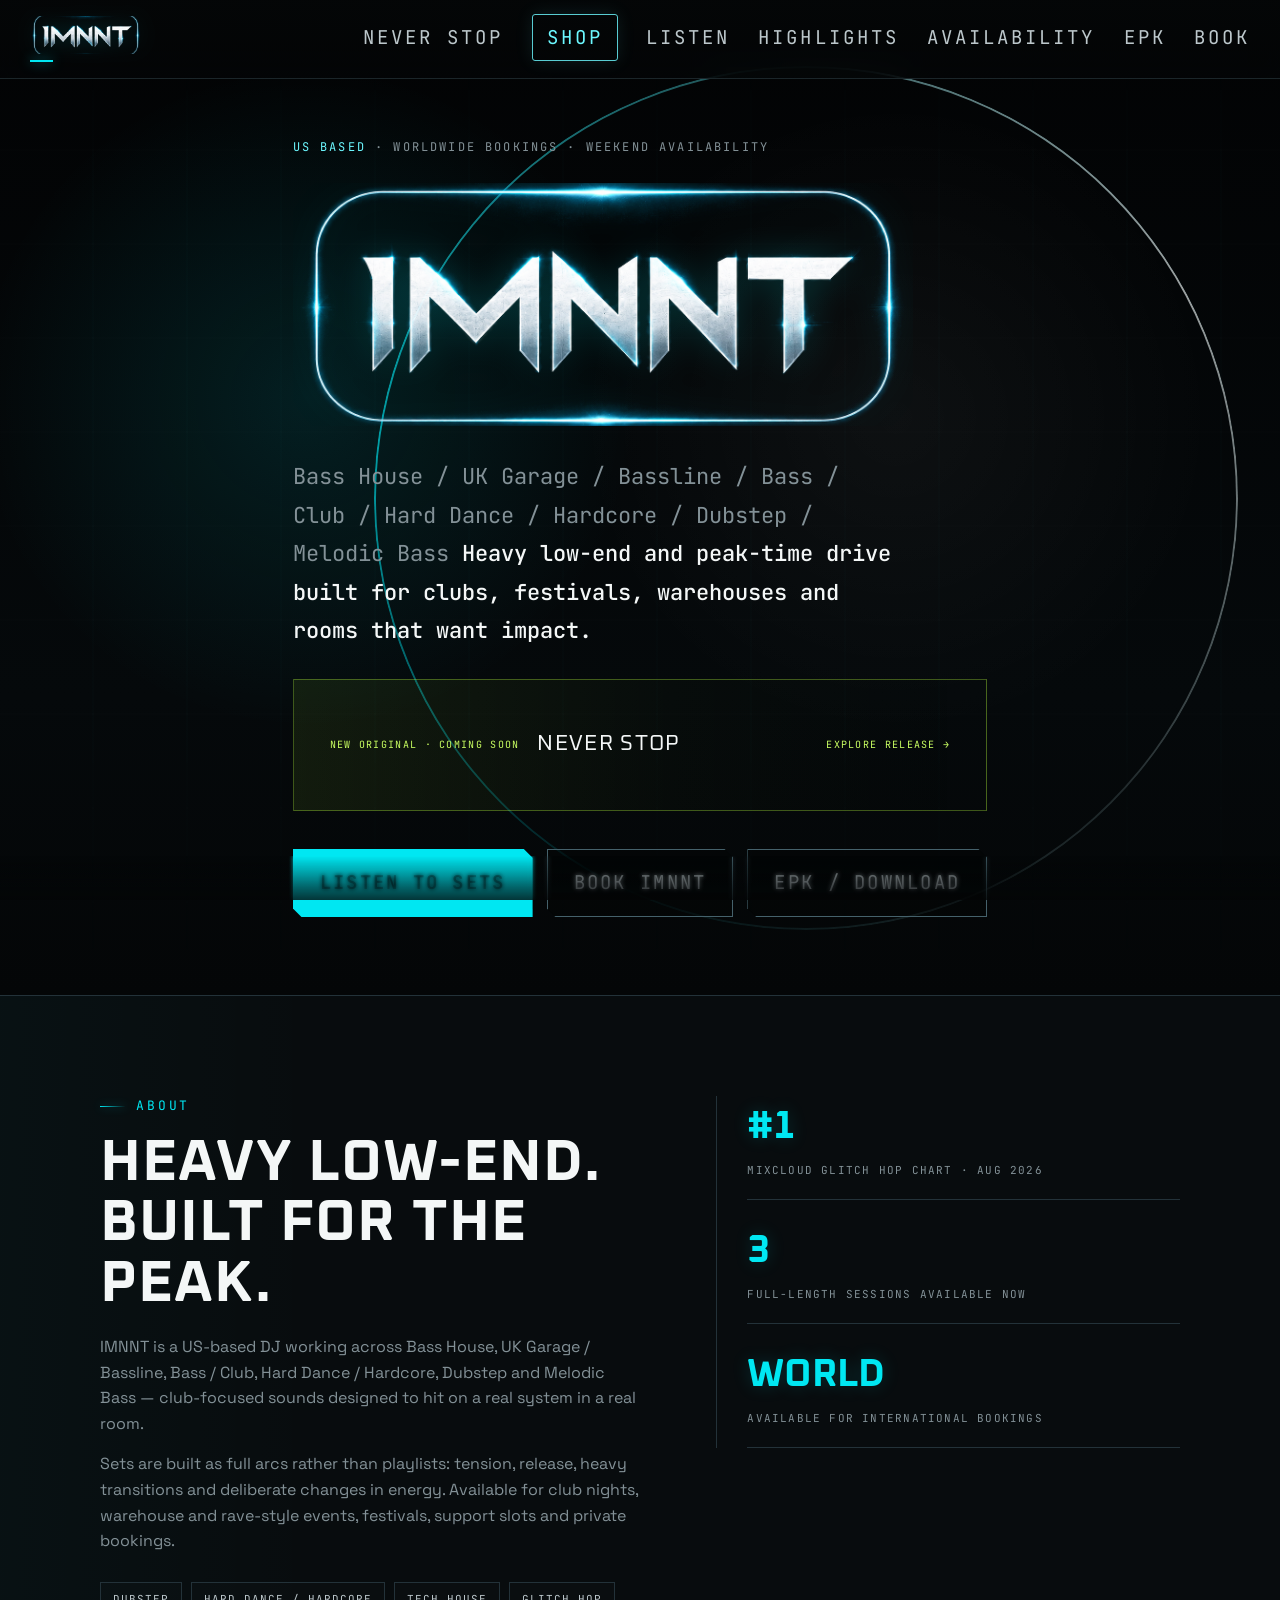
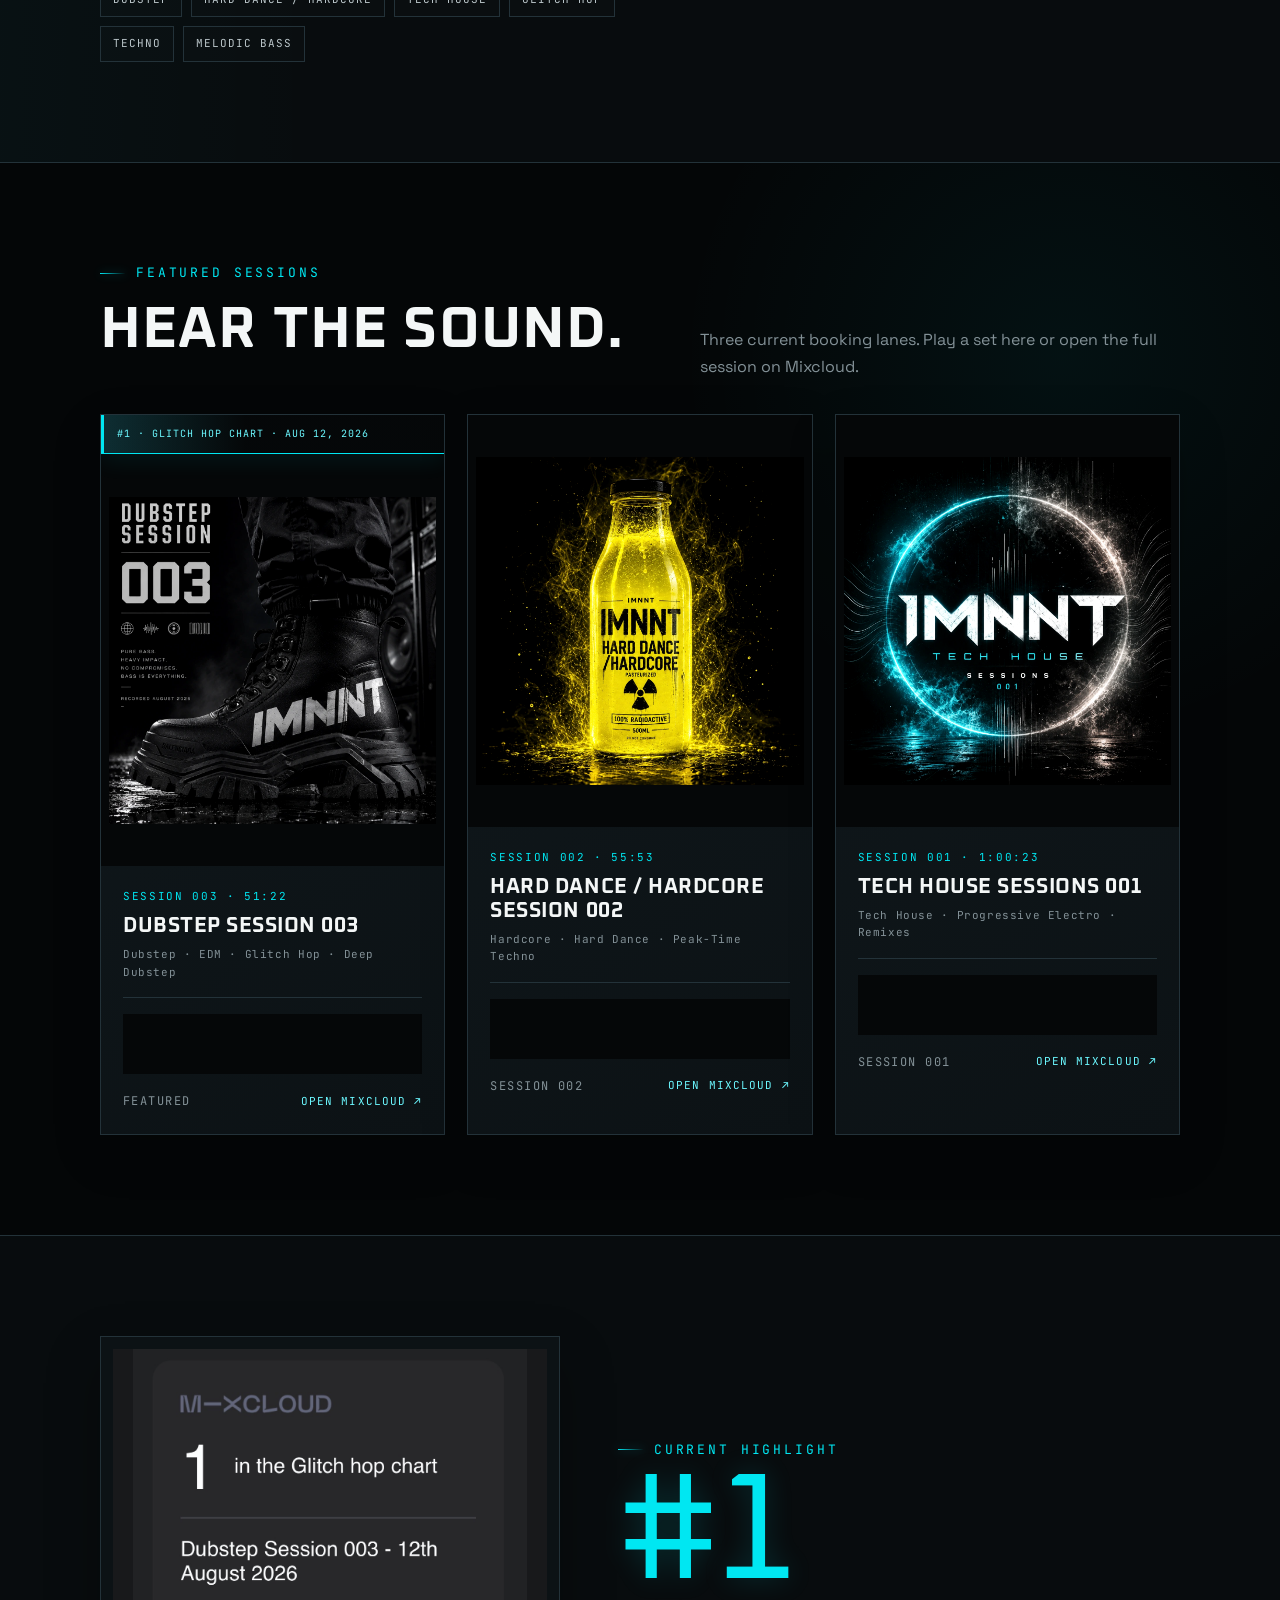
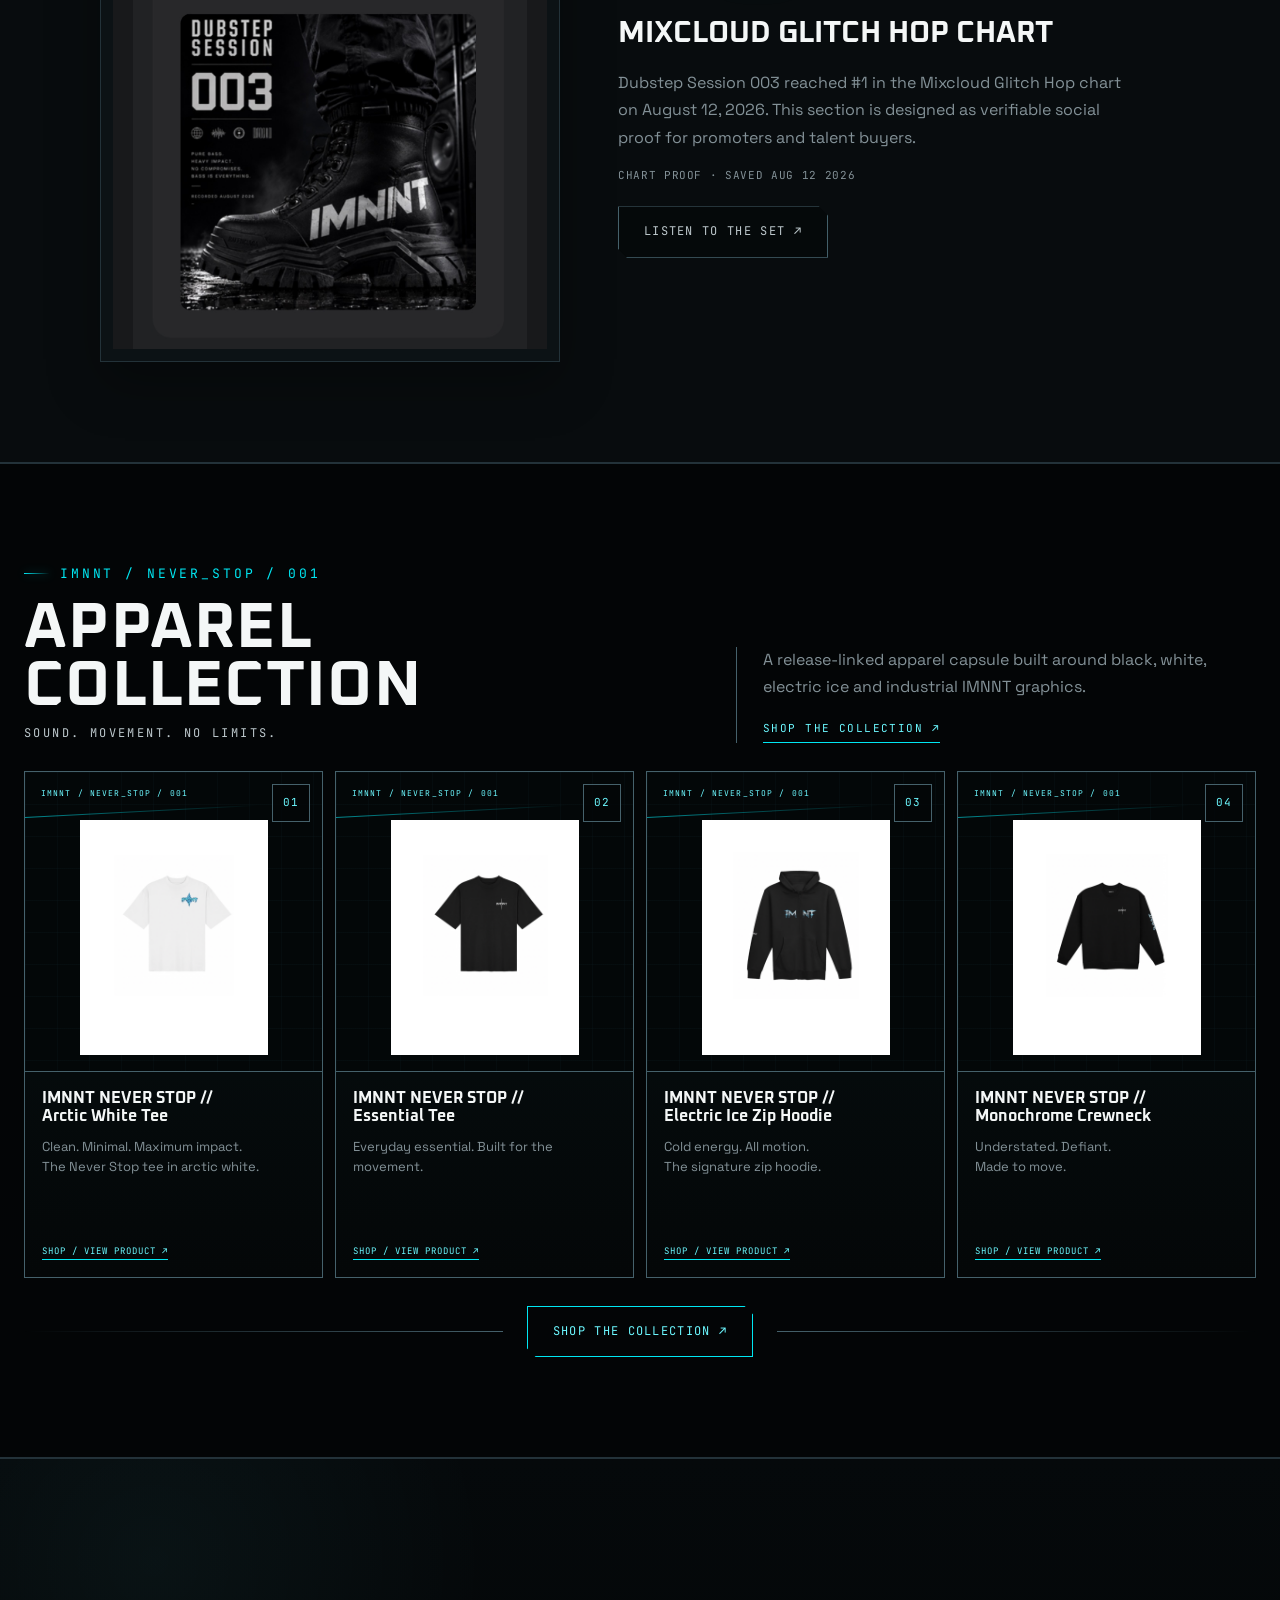
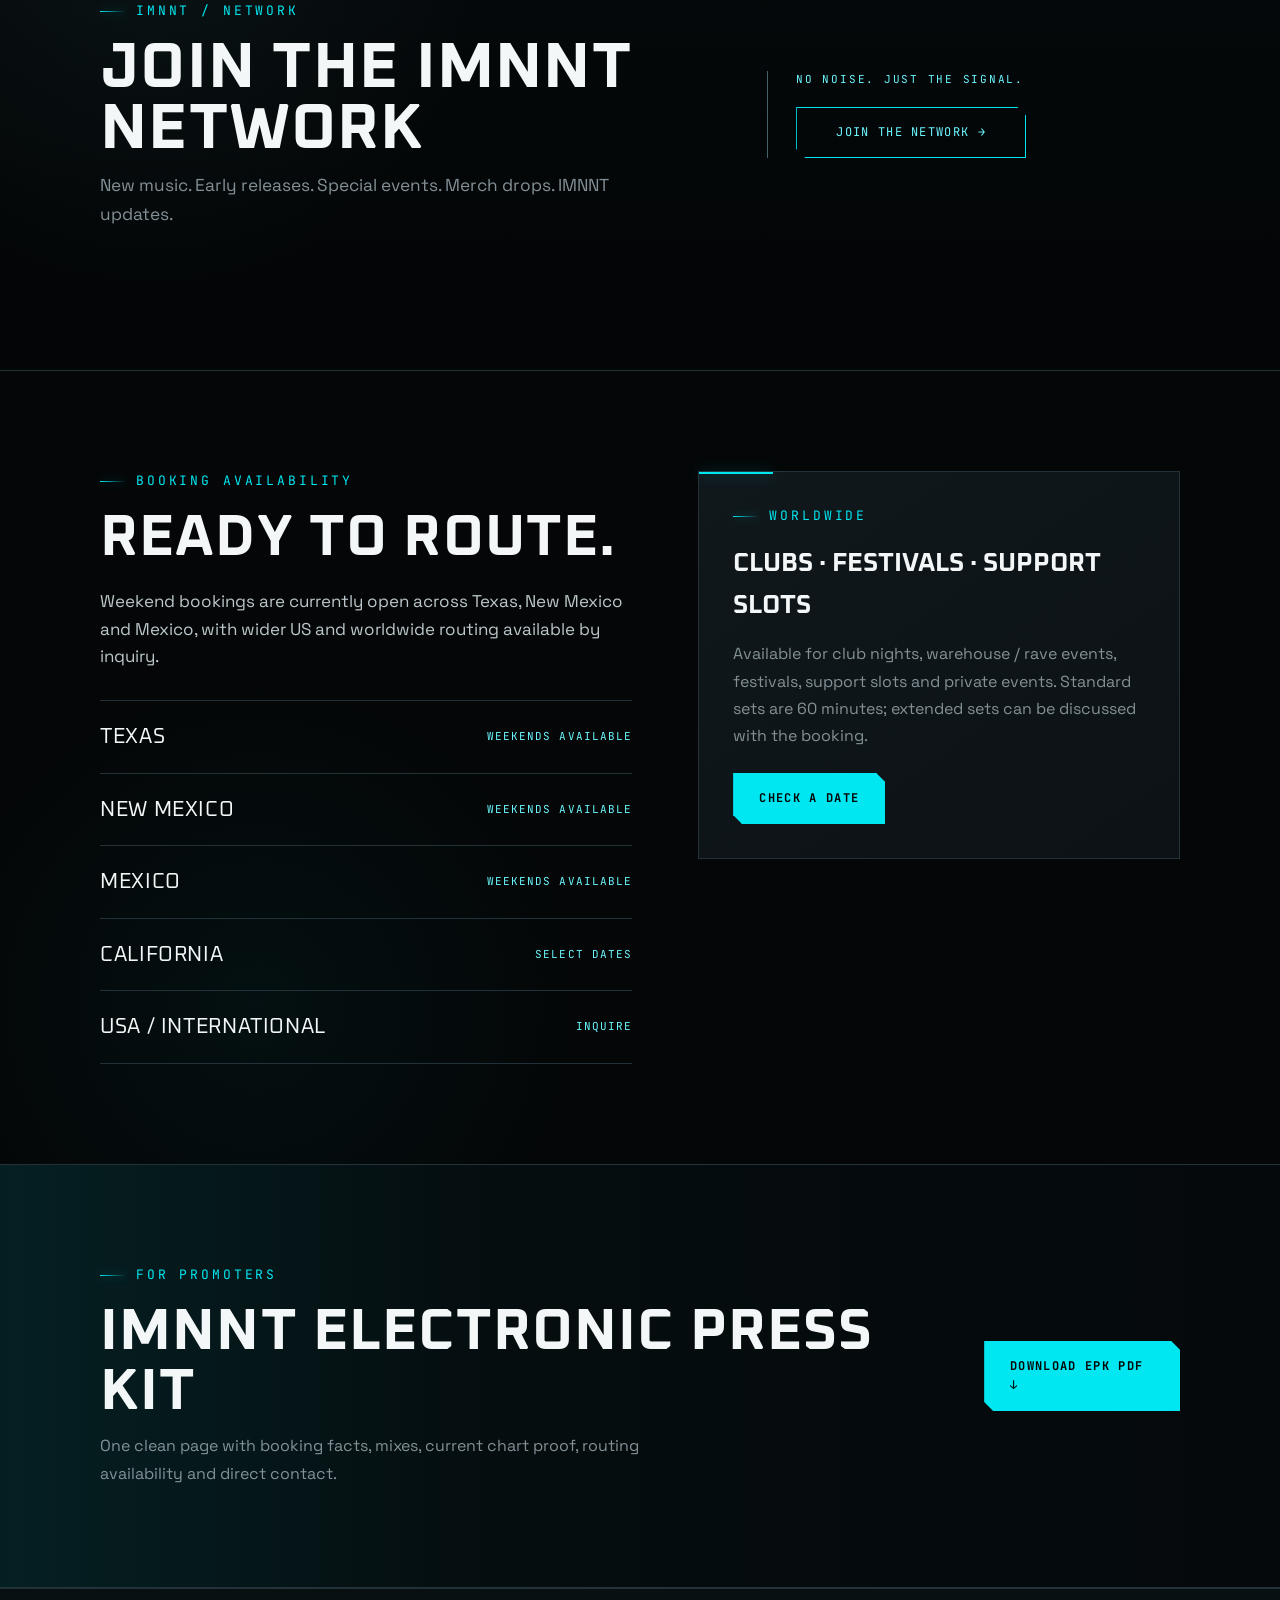
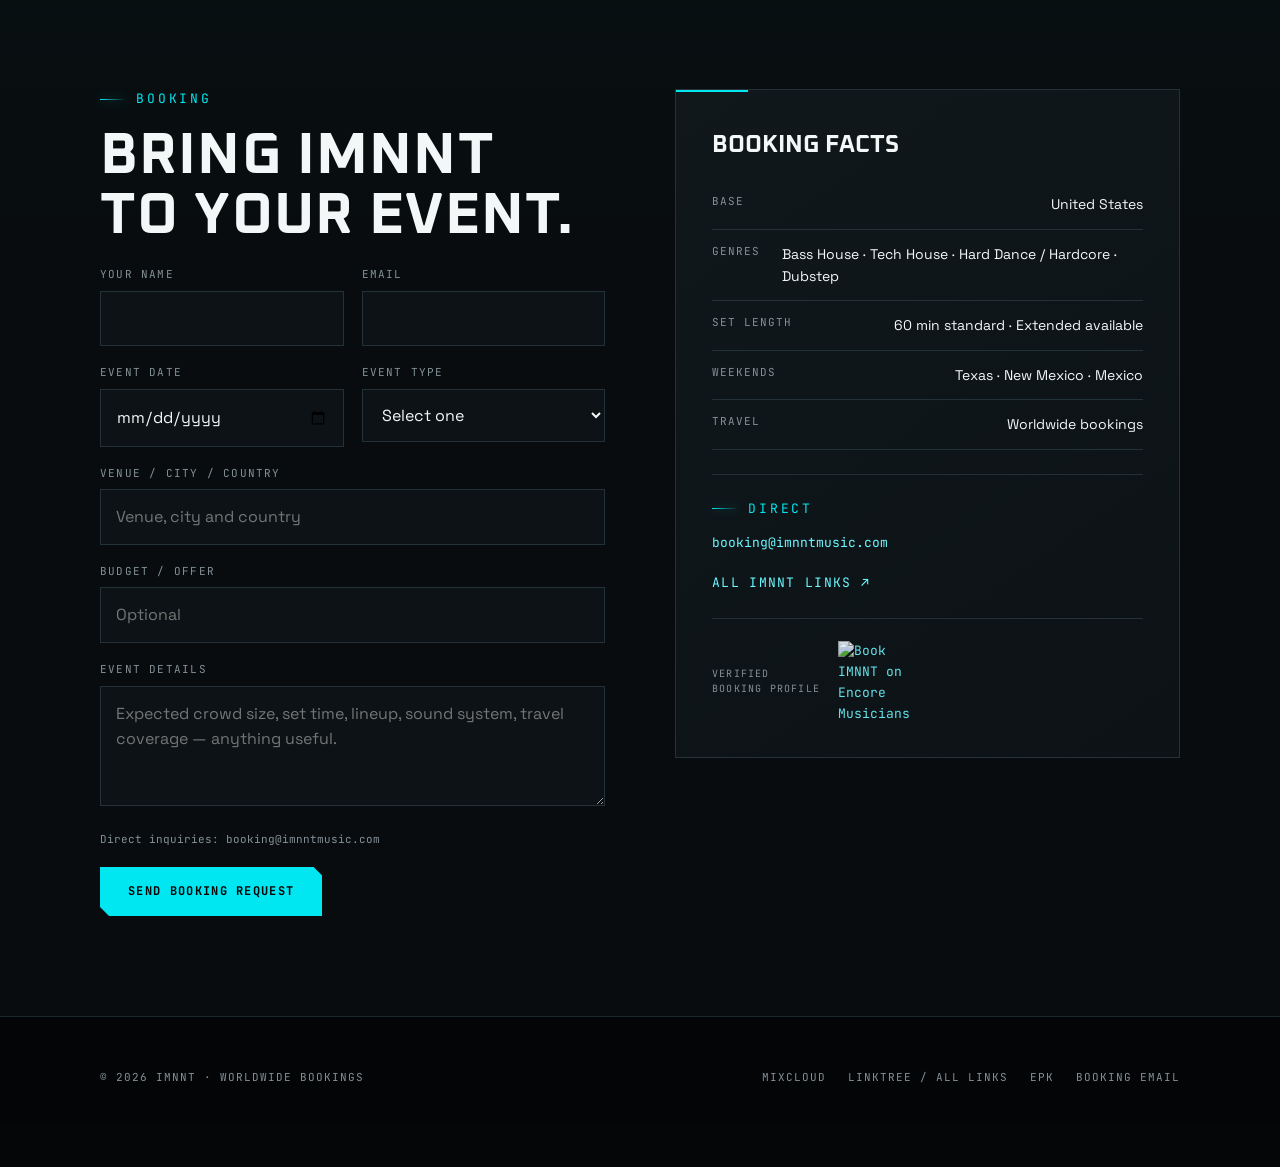
==== commit 88676a3f: "Add files via upload" ====
--- a/index.html
+++ b/index.html
@@ -143,7 +143,7 @@
   <div class="wrap">
     <div class="hero-loc"><span>US BASED</span> · WORLDWIDE BOOKINGS · WEEKEND AVAILABILITY</div>
     <div class="hero-logo"><img src="assets/imnnt-logo.png" alt="IMNNT logo"></div>
-    <p class="hero-tag">Bass House. UK Garage / Bassline. Bass / Club. Hard Dance / Hardcore. Dubstep. Melodic Bass. <strong>Heavy low-end and peak-time drive built for clubs, festivals, warehouses and rooms that want impact.</strong></p>
+    <p class="hero-tag">Bass House / UK Garage / Bassline / Bass / Club / Hard Dance / Hardcore / Dubstep / Melodic Bass <strong>Heavy low-end and peak-time drive built for clubs, festivals, warehouses and rooms that want impact.</strong></p>
     <a class="release-callout" href="never-stop/" aria-label="Open Never Stop release page">
       <span class="release-callout-kicker">NEW ORIGINAL · COMING SOON</span>
       <span class="release-callout-title">NEVER STOP</span>
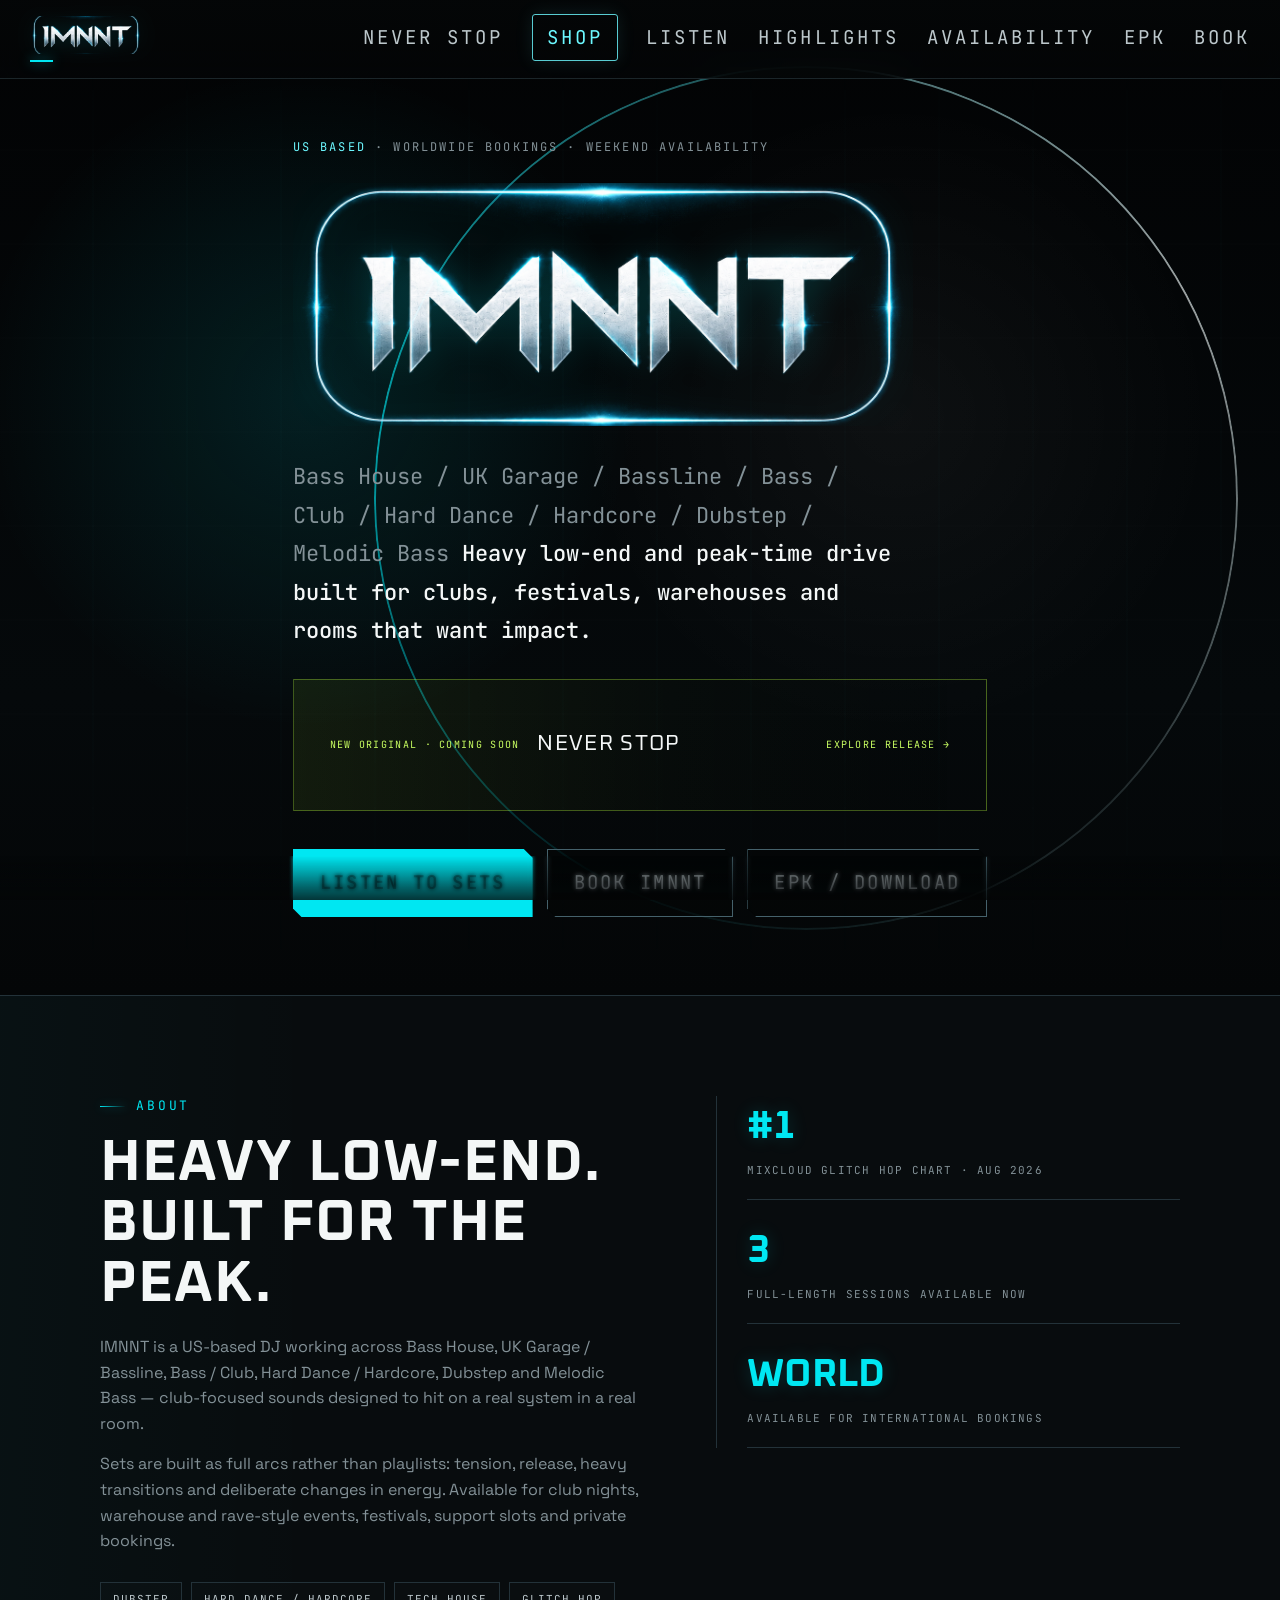
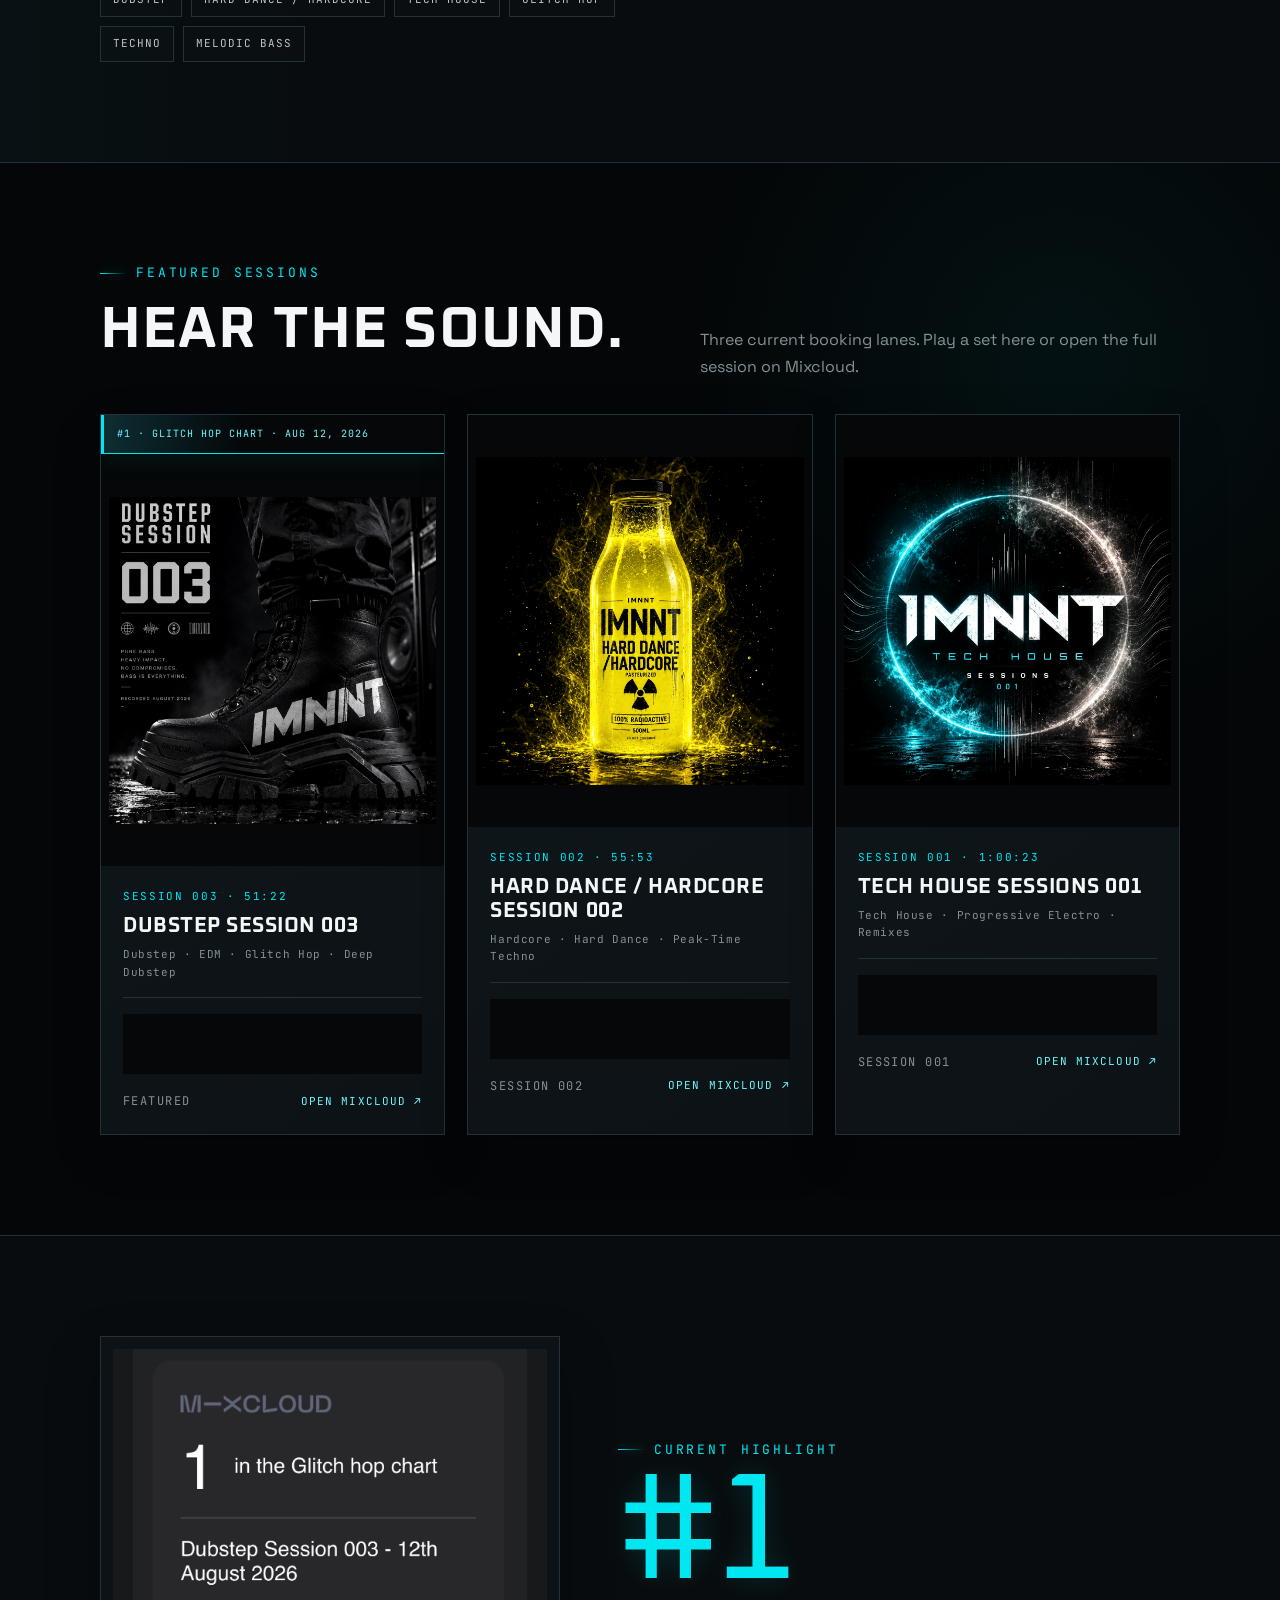
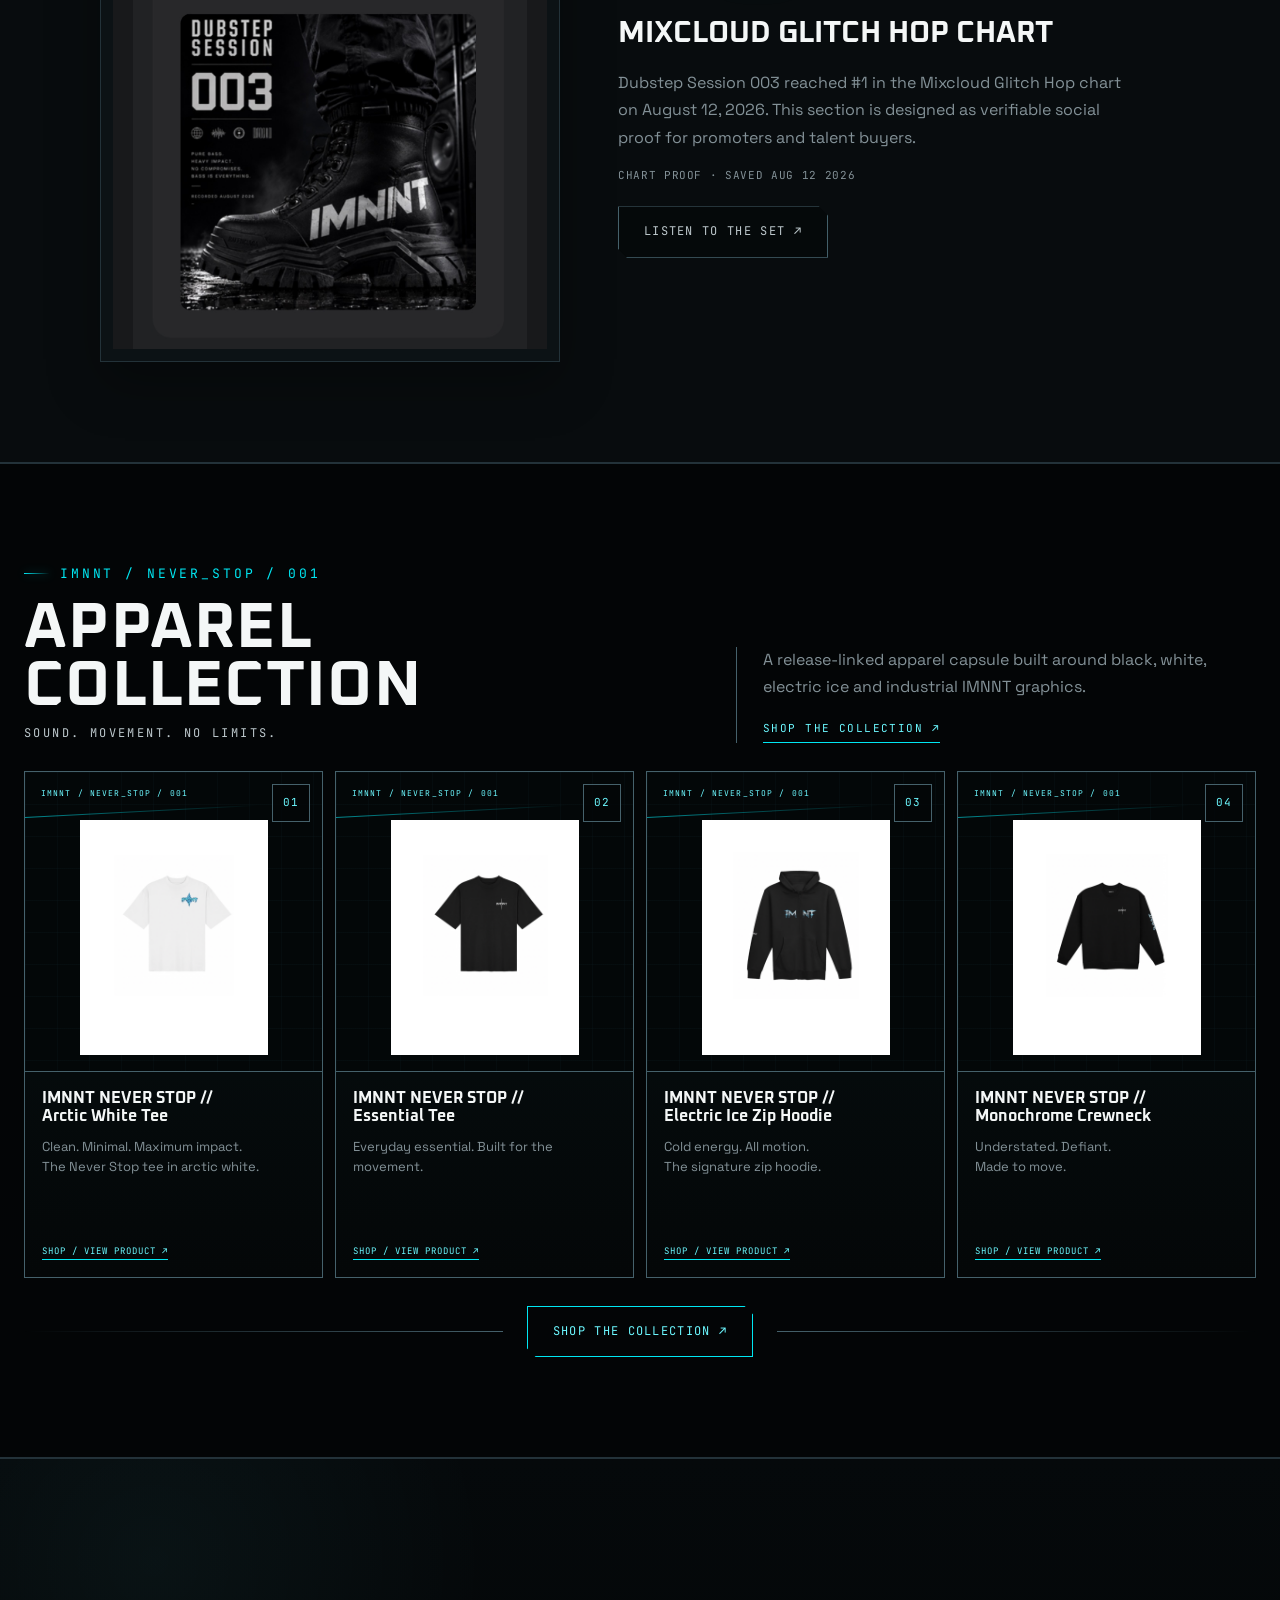
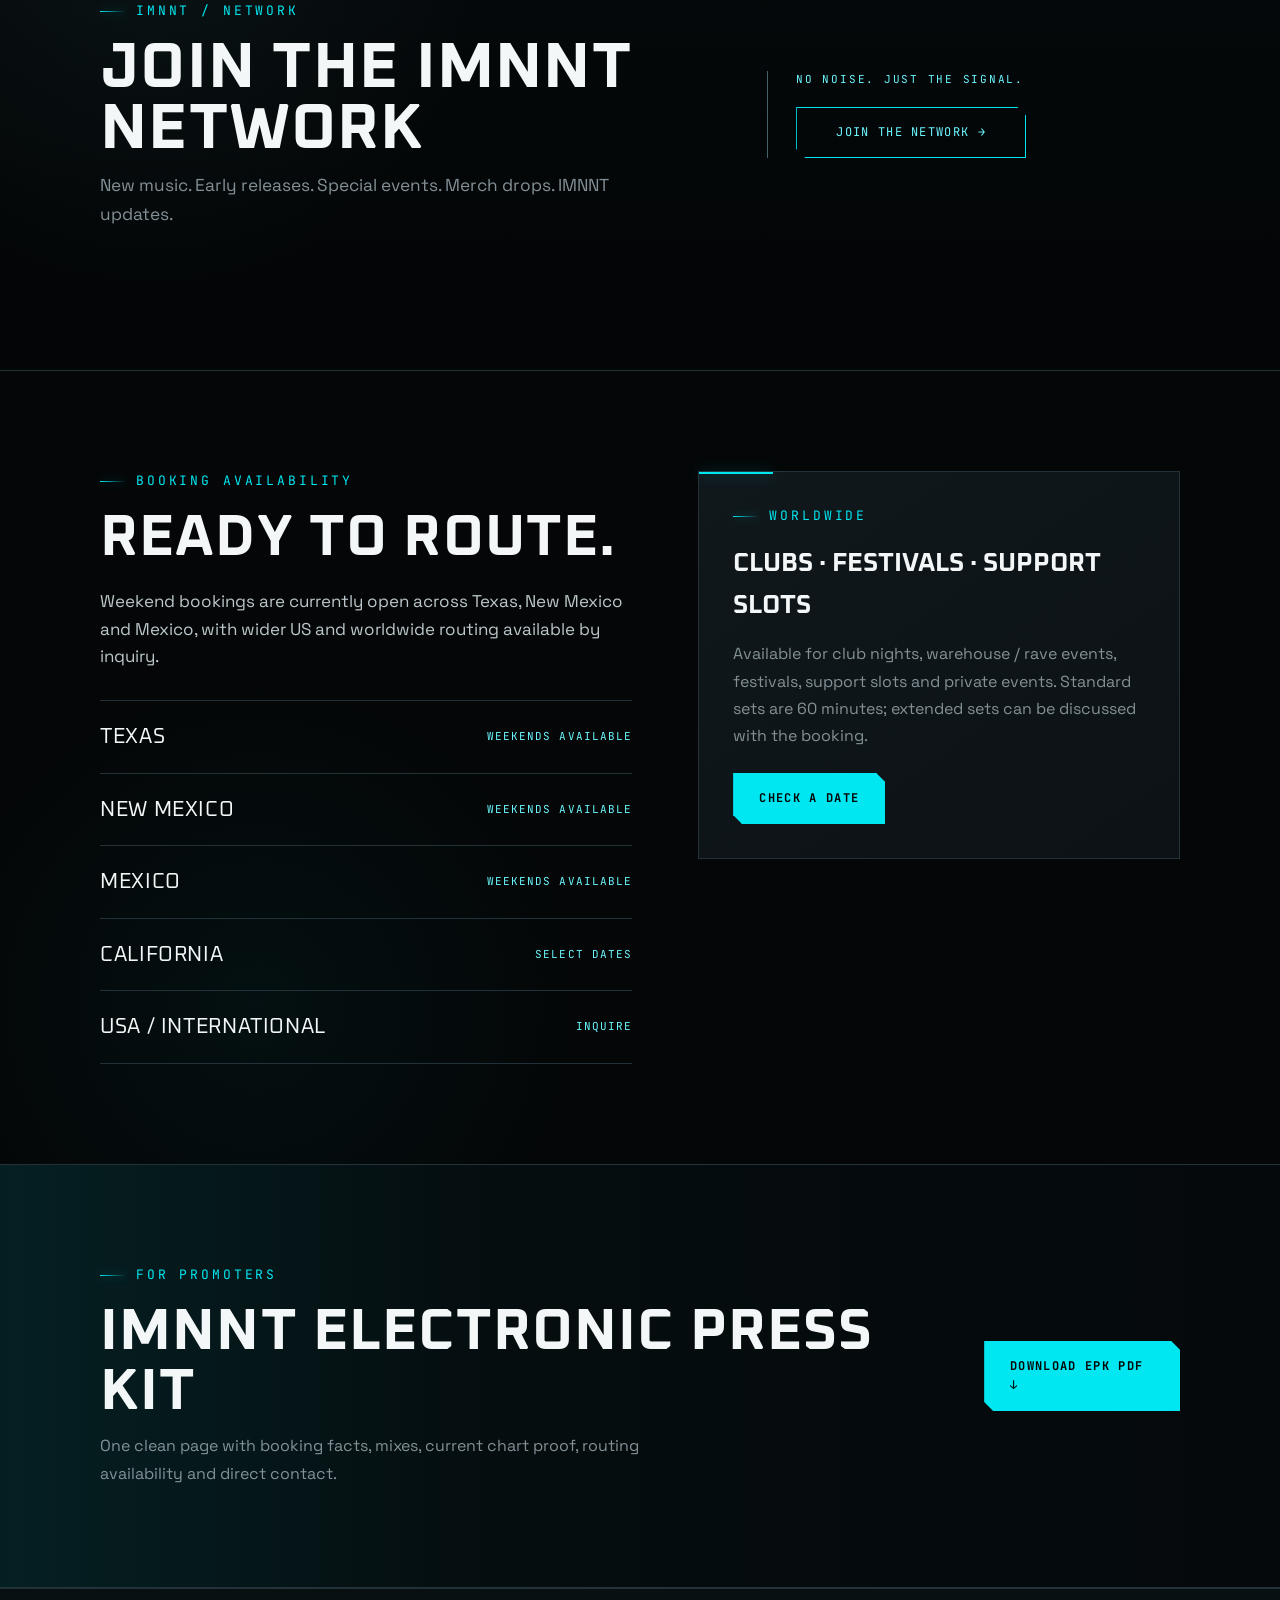
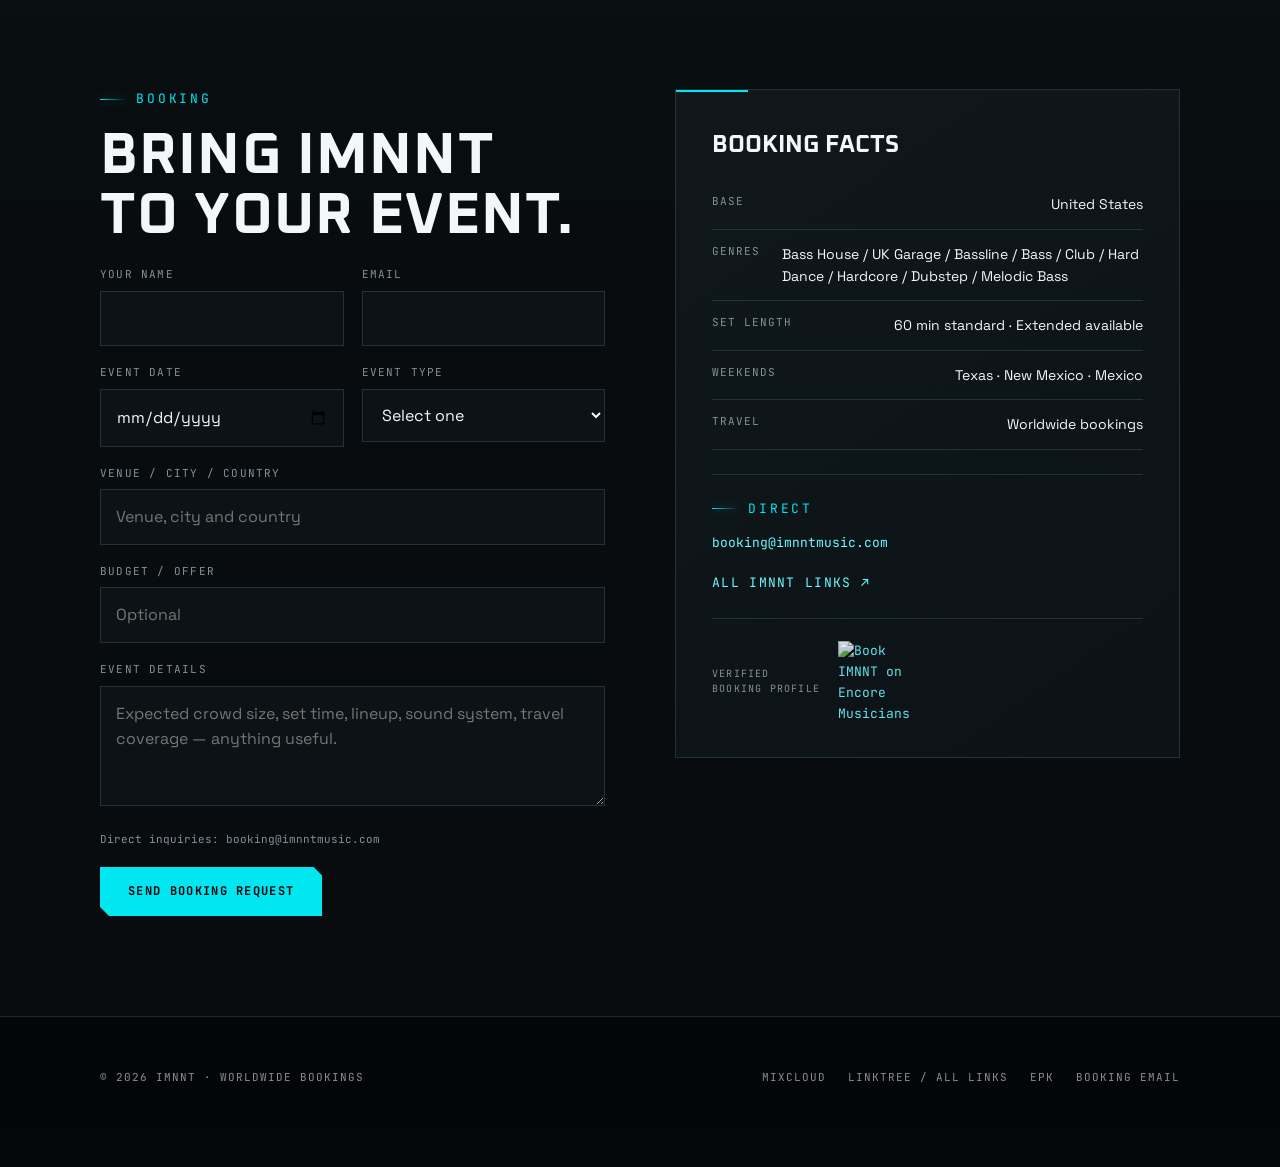
==== commit e707b448: "Add files via upload" ====
--- a/index.html
+++ b/index.html
@@ -345,7 +345,7 @@
         <button type="submit" class="submit-btn">Send booking request</button>
       </form>
     </div>
-    <aside class="info-card"><h3>Booking facts</h3><div class="info-row"><span class="k">Base</span><span>United States</span></div><div class="info-row"><span class="k">Genres</span><span>Bass House · Tech House · Hard Dance / Hardcore · Dubstep</span></div><div class="info-row"><span class="k">Set length</span><span>60 min standard · Extended available</span></div><div class="info-row"><span class="k">Weekends</span><span>Texas · New Mexico · Mexico</span></div><div class="info-row"><span class="k">Travel</span><span>Worldwide bookings</span></div><div class="direct-contact"><div class="eyebrow" style="margin-bottom:10px">Direct</div><a href="mailto:booking@imnntmusic.com">booking@imnntmusic.com</a><div style="margin-top:14px"><a class="text-link" href="https://linktr.ee/IMNNT" target="_blank" rel="noopener">All IMNNT links ↗</a></div><div class="encore-verified"><div class="encore-label">Verified booking profile</div><!--Encore Button Generated 13th August 2026 at 9:24am; Copyright Encore 2026--><a href="https://encoremusicians.com/hire/djs?utm_source=badge&utm_medium=web&utm_campaign=verified_badge&utm_content=dark-small" target="_parent"><img src="https://encoremusicians.com/img/embeds/badge-dark.svg" alt="Book IMNNT on Encore Musicians" width="80" height="80"></a></div></div></aside>
+    <aside class="info-card"><h3>Booking facts</h3><div class="info-row"><span class="k">Base</span><span>United States</span></div><div class="info-row"><span class="k">Genres</span><span>Bass House / UK Garage / Bassline / Bass / Club / Hard Dance / Hardcore / Dubstep / Melodic Bass</span></div><div class="info-row"><span class="k">Set length</span><span>60 min standard · Extended available</span></div><div class="info-row"><span class="k">Weekends</span><span>Texas · New Mexico · Mexico</span></div><div class="info-row"><span class="k">Travel</span><span>Worldwide bookings</span></div><div class="direct-contact"><div class="eyebrow" style="margin-bottom:10px">Direct</div><a href="mailto:booking@imnntmusic.com">booking@imnntmusic.com</a><div style="margin-top:14px"><a class="text-link" href="https://linktr.ee/IMNNT" target="_blank" rel="noopener">All IMNNT links ↗</a></div><div class="encore-verified"><div class="encore-label">Verified booking profile</div><!--Encore Button Generated 13th August 2026 at 9:24am; Copyright Encore 2026--><a href="https://encoremusicians.com/hire/djs?utm_source=badge&utm_medium=web&utm_campaign=verified_badge&utm_content=dark-small" target="_parent"><img src="https://encoremusicians.com/img/embeds/badge-dark.svg" alt="Book IMNNT on Encore Musicians" width="80" height="80"></a></div></div></aside>
   </div>
 </section>
 </main>
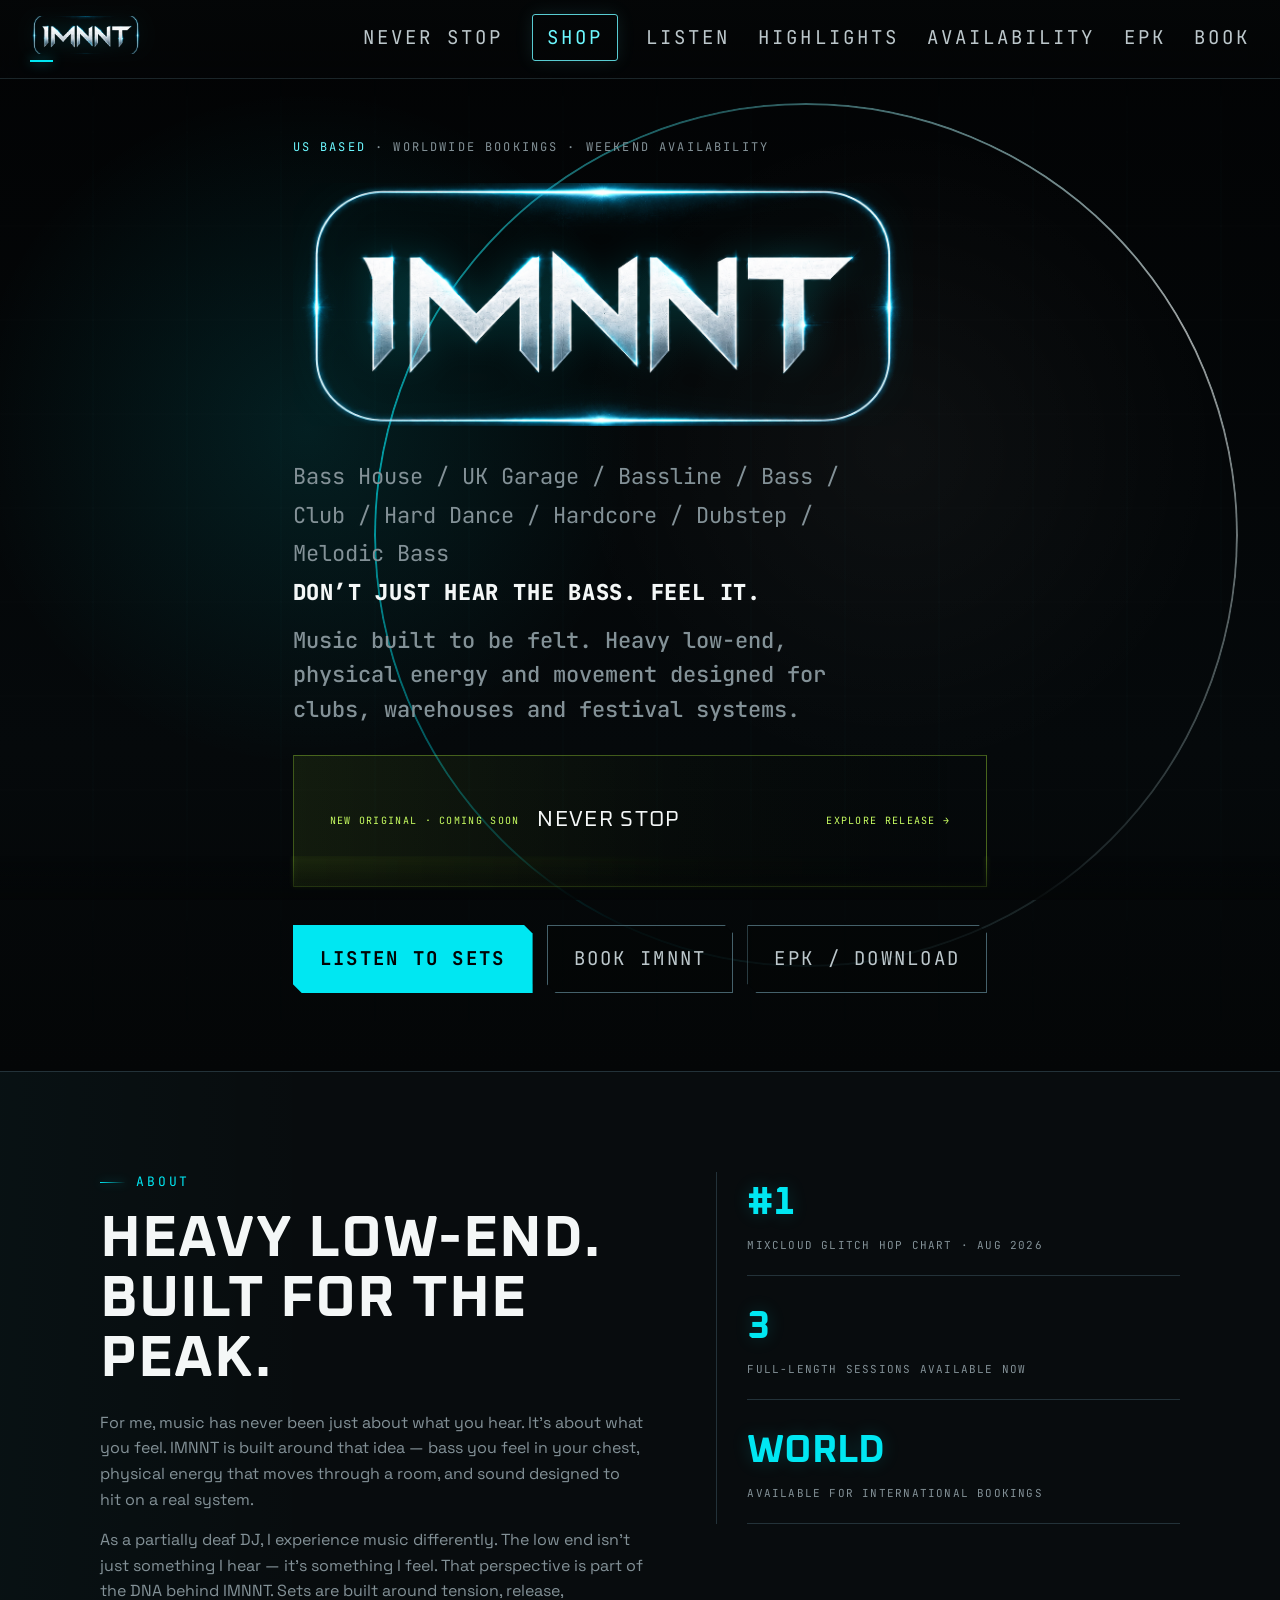
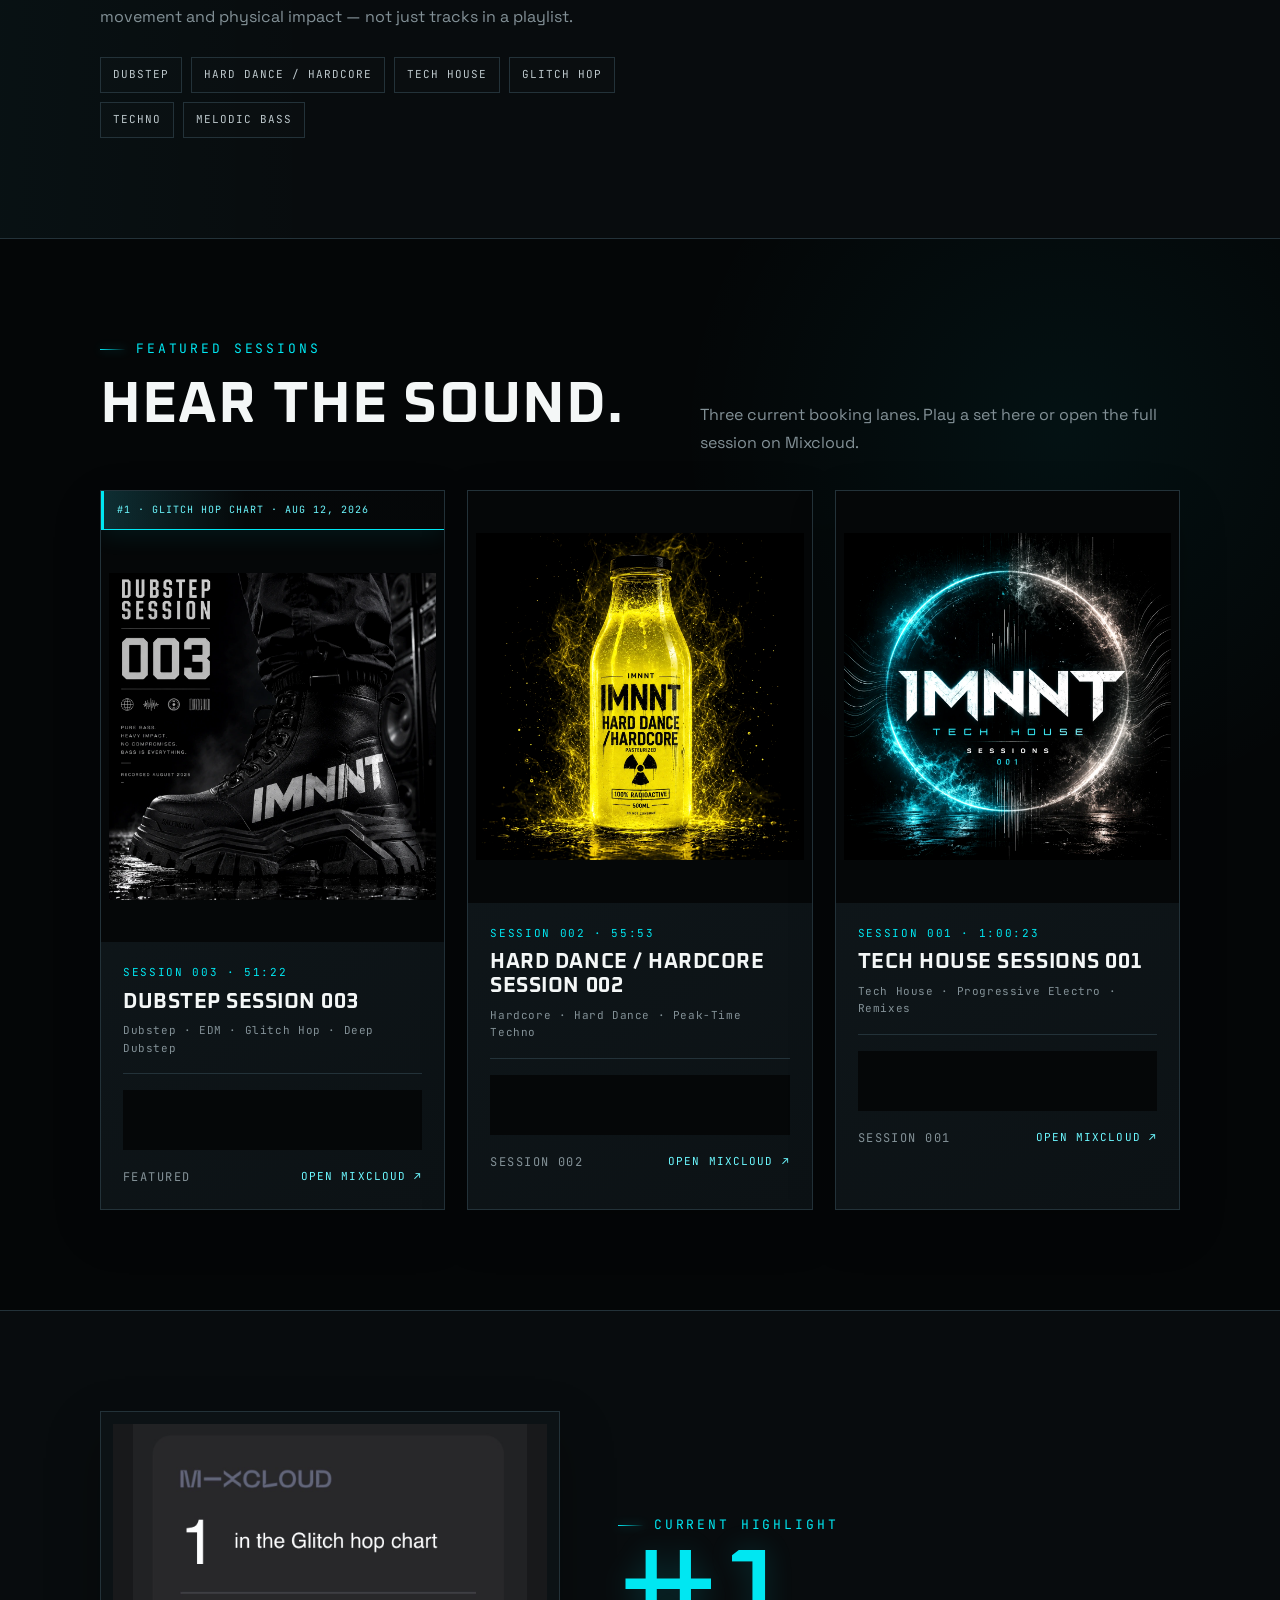
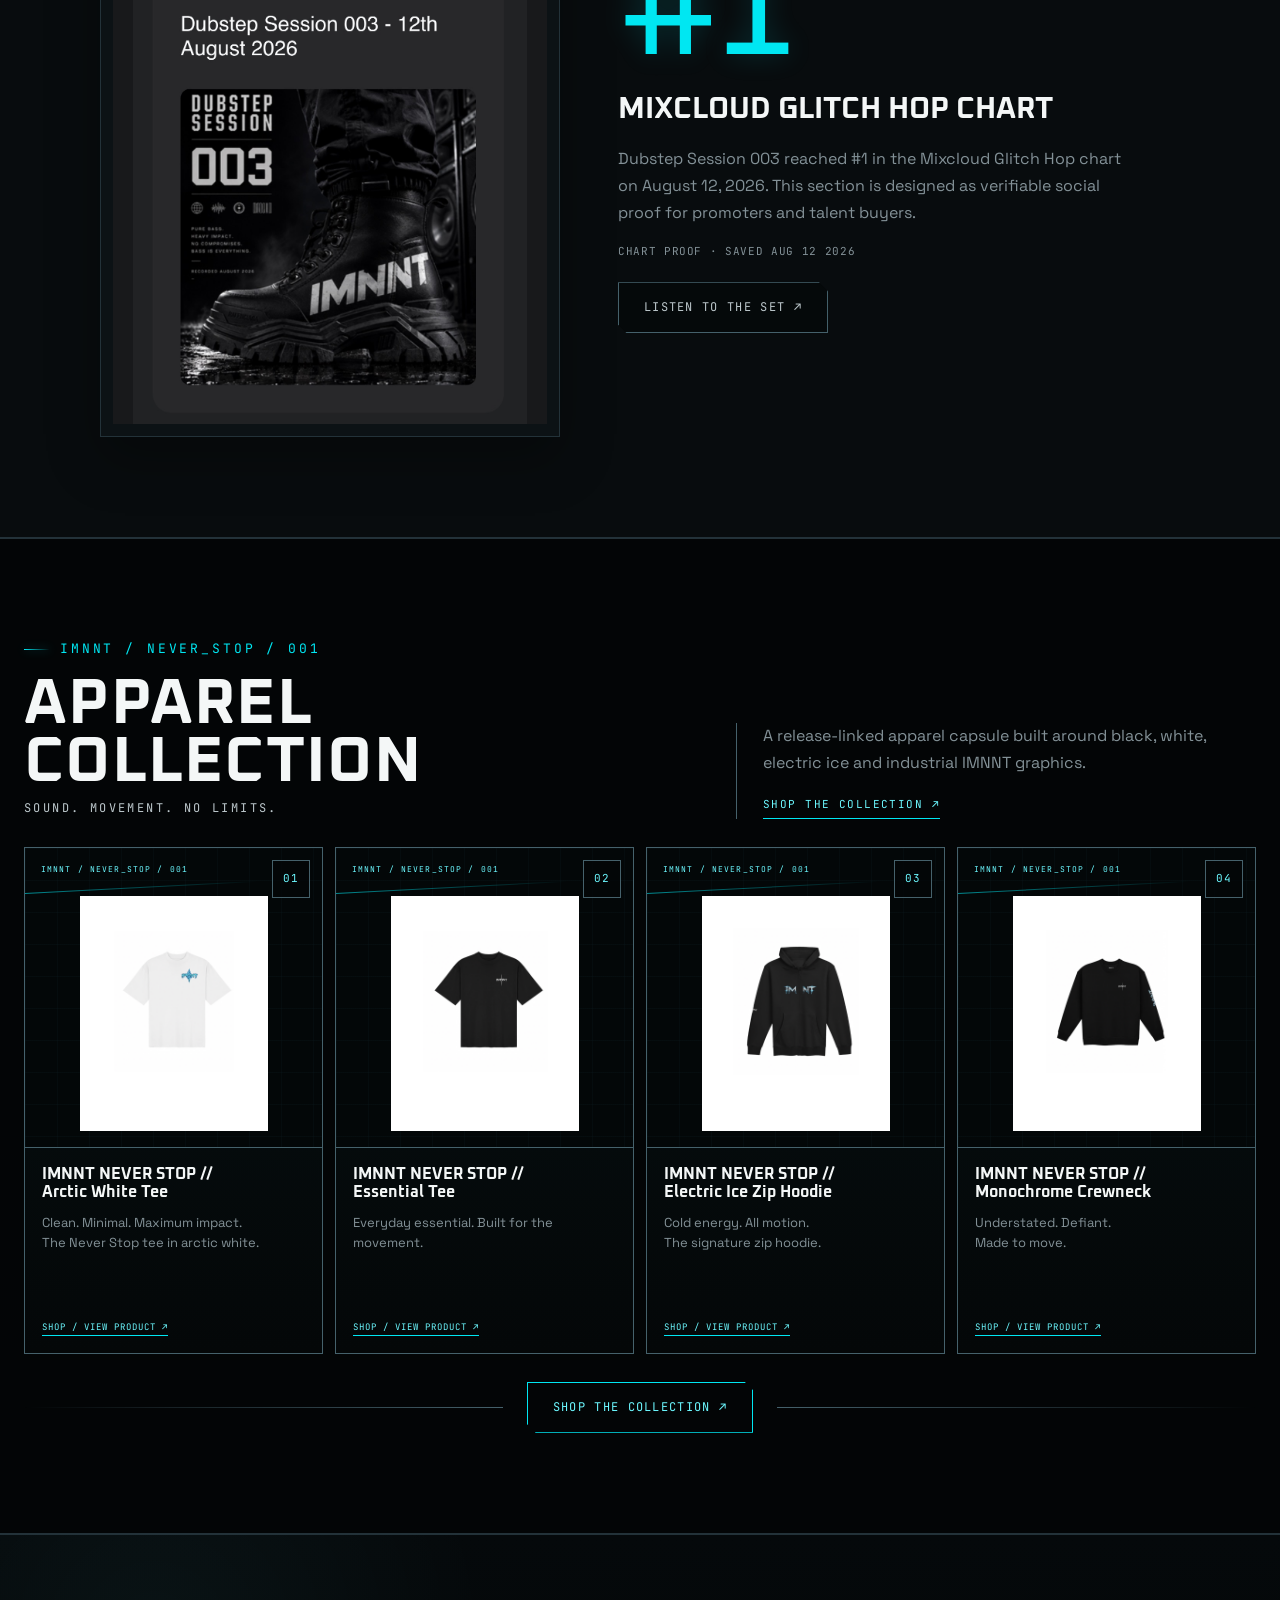
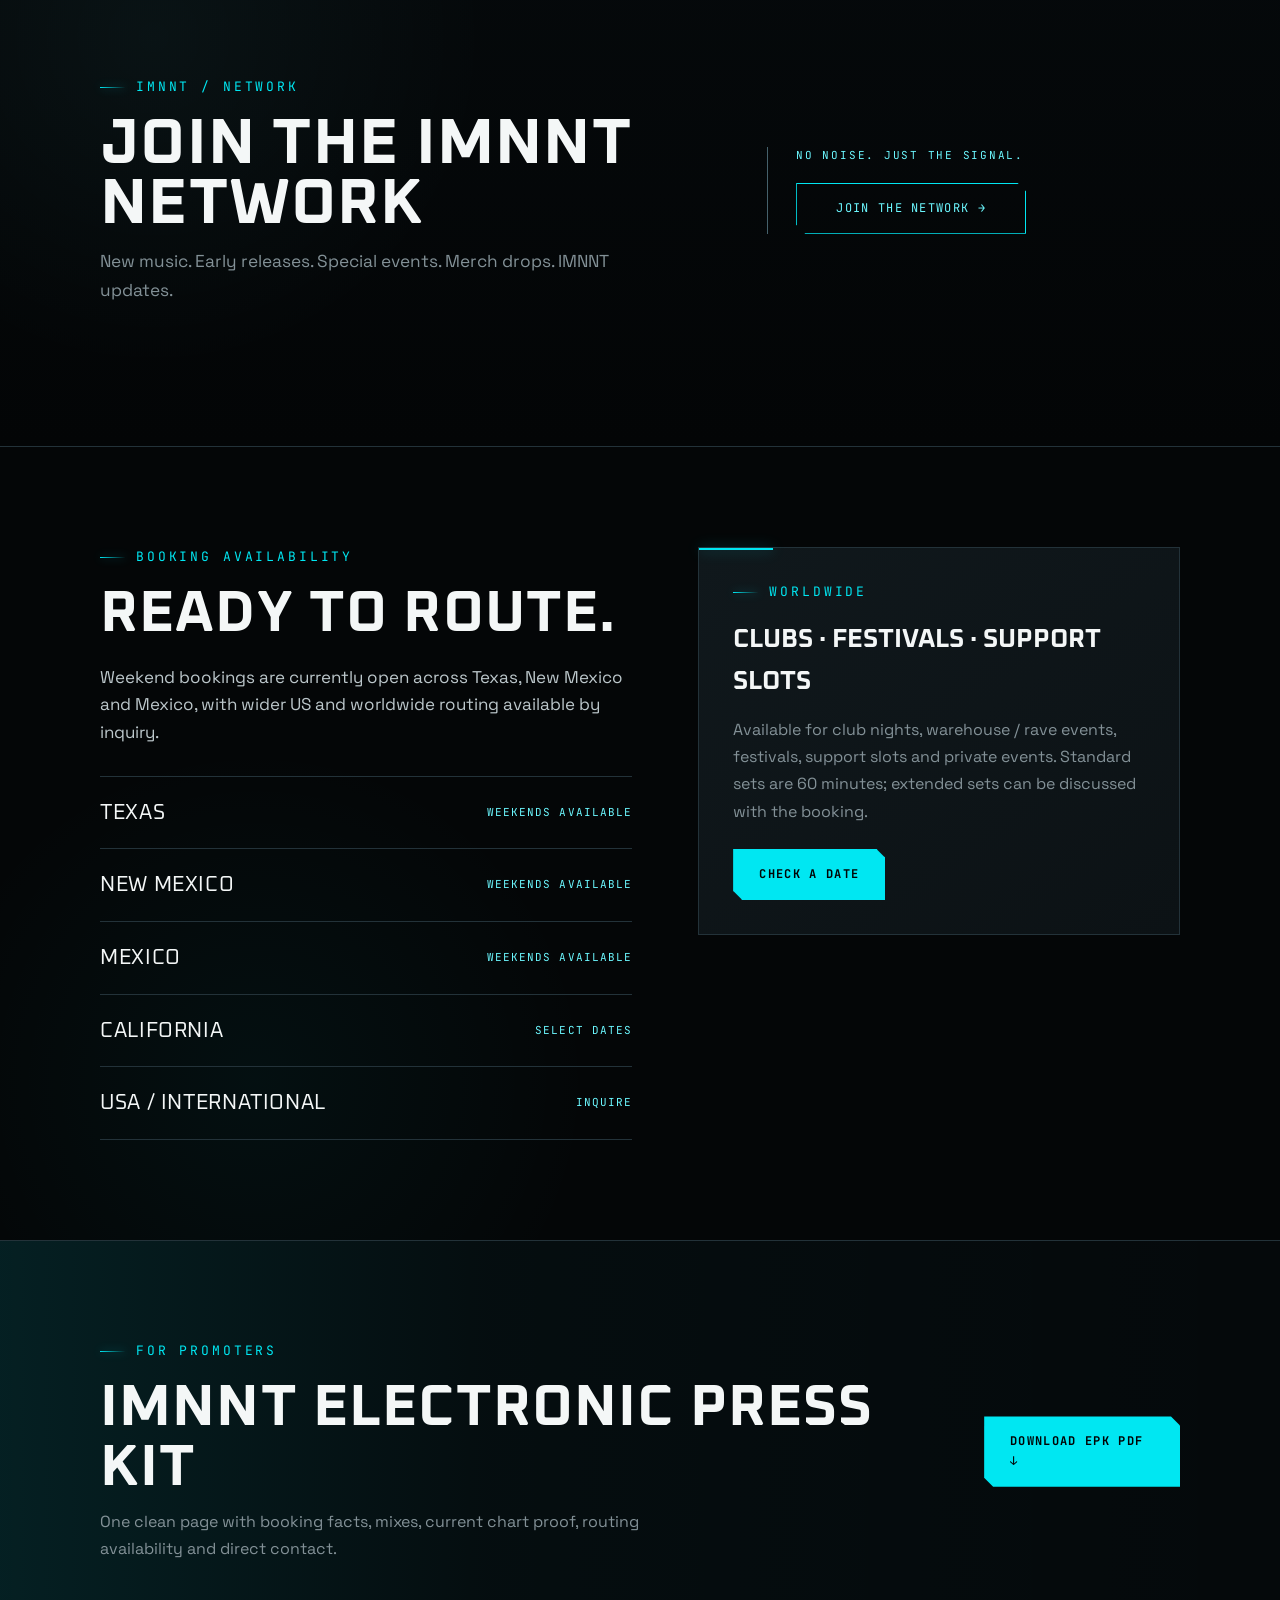
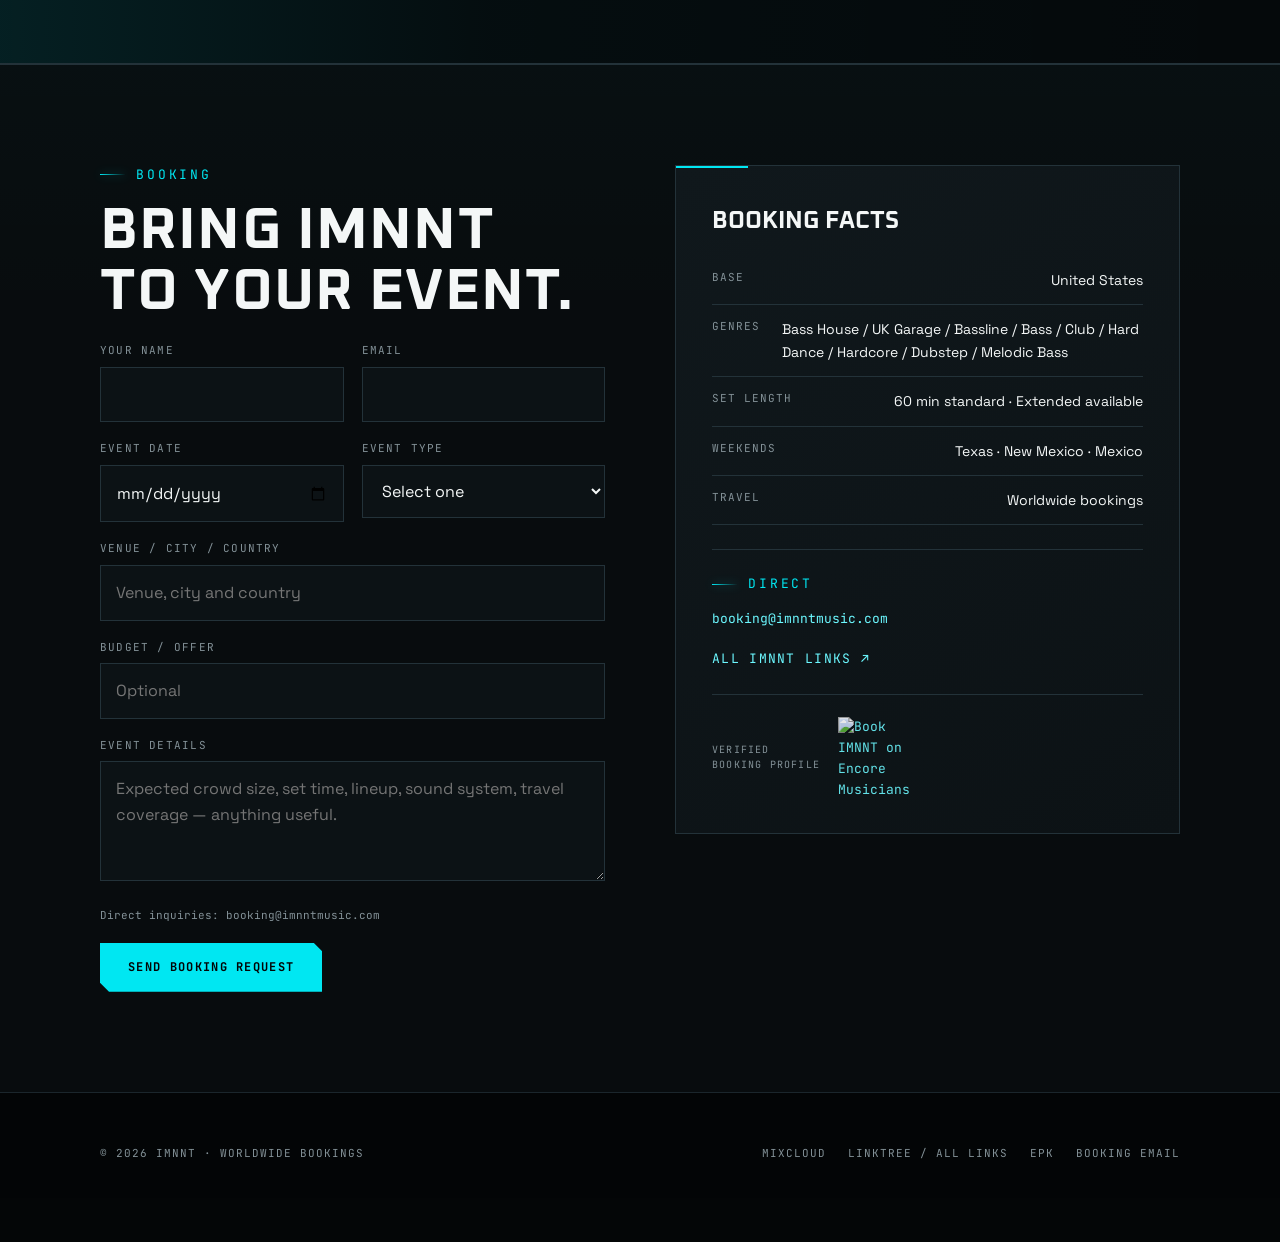
==== commit 44cab57a: "Add files via upload" ====
--- a/index.html
+++ b/index.html
@@ -143,7 +143,8 @@
   <div class="wrap">
     <div class="hero-loc"><span>US BASED</span> · WORLDWIDE BOOKINGS · WEEKEND AVAILABILITY</div>
     <div class="hero-logo"><img src="assets/imnnt-logo.png" alt="IMNNT logo"></div>
-    <p class="hero-tag">Bass House / UK Garage / Bassline / Bass / Club / Hard Dance / Hardcore / Dubstep / Melodic Bass <strong>Heavy low-end and peak-time drive built for clubs, festivals, warehouses and rooms that want impact.</strong></p>
+    <p class="hero-tag">Bass House / UK Garage / Bassline / Bass / Club / Hard Dance / Hardcore / Dubstep / Melodic Bass <strong><span class="feel-bass-line">DON’T JUST HEAR THE BASS. FEEL IT.</span>
+<span class="feel-bass-sub">Music built to be felt. Heavy low-end, physical energy and movement designed for clubs, warehouses and festival systems.</span></strong></p>
     <a class="release-callout" href="never-stop/" aria-label="Open Never Stop release page">
       <span class="release-callout-kicker">NEW ORIGINAL · COMING SOON</span>
       <span class="release-callout-title">NEVER STOP</span>
@@ -163,8 +164,8 @@
     <div>
       <div class="eyebrow">About</div>
       <h2>Heavy low-end.<br>Built for the peak.</h2>
-      <p>IMNNT is a US-based DJ working across Bass House, UK Garage / Bassline, Bass / Club, Hard Dance / Hardcore, Dubstep and Melodic Bass — club-focused sounds designed to hit on a real system in a real room.</p>
-      <p>Sets are built as full arcs rather than playlists: tension, release, heavy transitions and deliberate changes in energy. Available for club nights, warehouse and rave-style events, festivals, support slots and private bookings.</p>
+      <p>For me, music has never been just about what you hear. It’s about what you feel. IMNNT is built around that idea — bass you feel in your chest, physical energy that moves through a room, and sound designed to hit on a real system.</p>
+      <p>As a partially deaf DJ, I experience music differently. The low end isn’t just something I hear — it’s something I feel. That perspective is part of the DNA behind IMNNT. Sets are built around tension, release, movement and physical impact — not just tracks in a playlist.</p>
       <div class="tags"><span class="tag">Dubstep</span><span class="tag">Hard Dance / Hardcore</span><span class="tag">Tech House</span><span class="tag">Glitch Hop</span><span class="tag">Techno</span><span class="tag">MELODIC BASS</span></div>
     </div>
     <div class="stats">
--- a/assets/styles-v20.css
+++ b/assets/styles-v20.css
@@ -584,3 +584,21 @@
     padding:22px 0 0;
   }
 }
+
+
+/* =========================================================
+   V27 — IMNNT "FEEL THE BASS" ARTIST VOICE
+   ========================================================= */
+.feel-bass-line{
+  display:block;
+  color:var(--text);
+  font-weight:800;
+  letter-spacing:.035em;
+  margin-bottom:12px;
+}
+.feel-bass-sub{
+  display:block;
+  color:var(--dim);
+  max-width:920px;
+  line-height:1.55;
+}
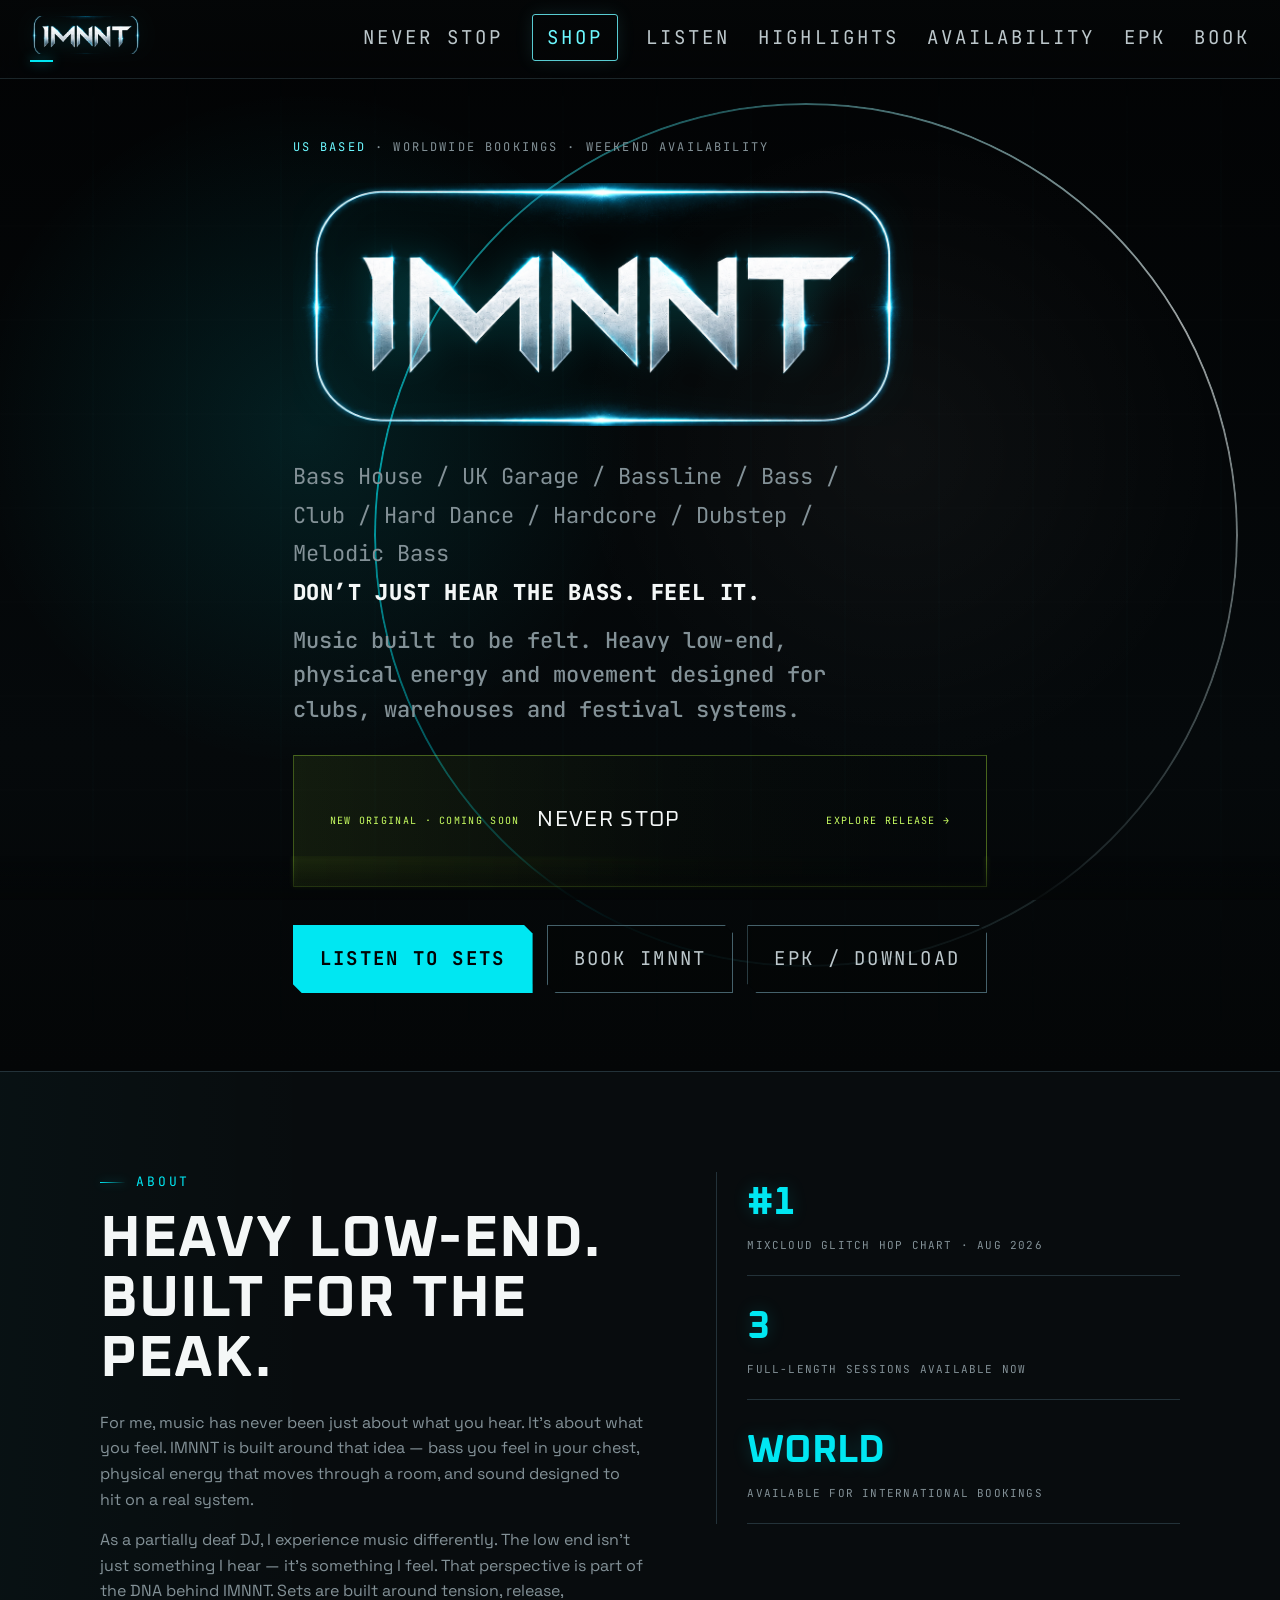
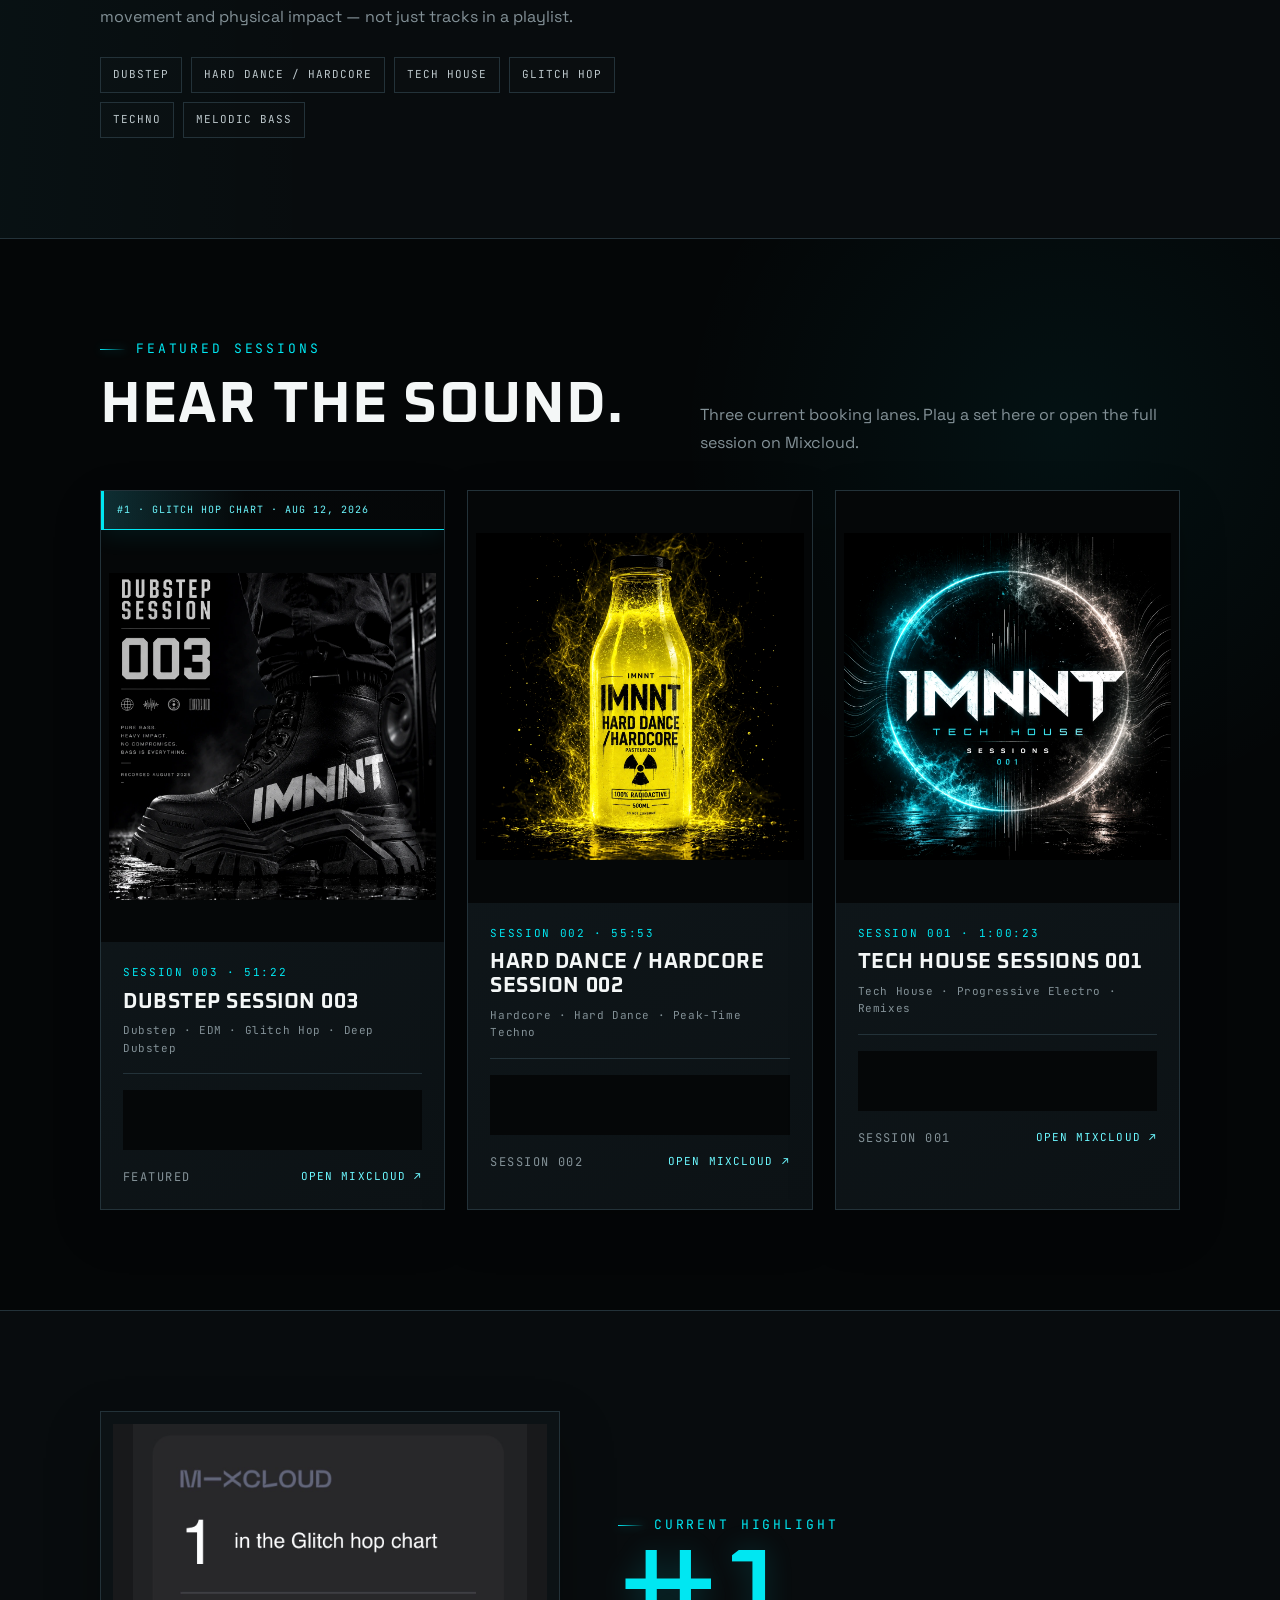
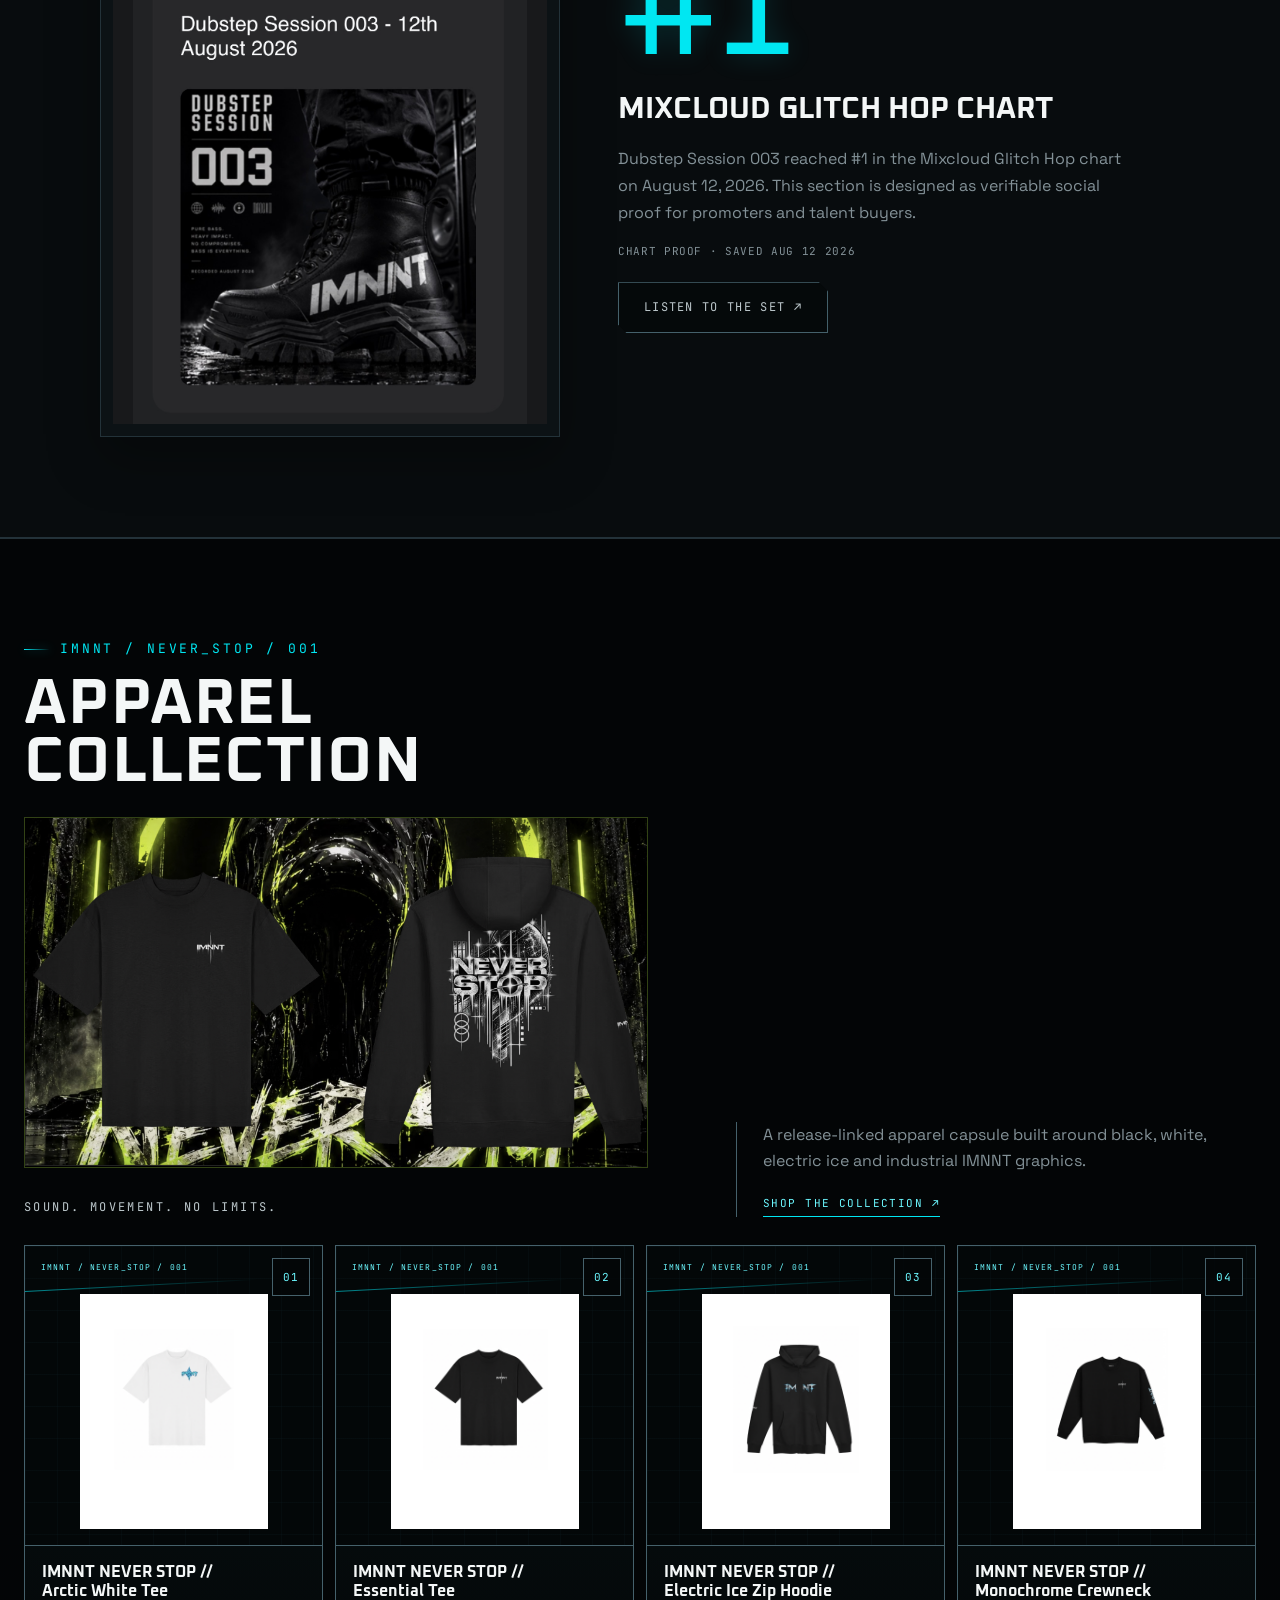
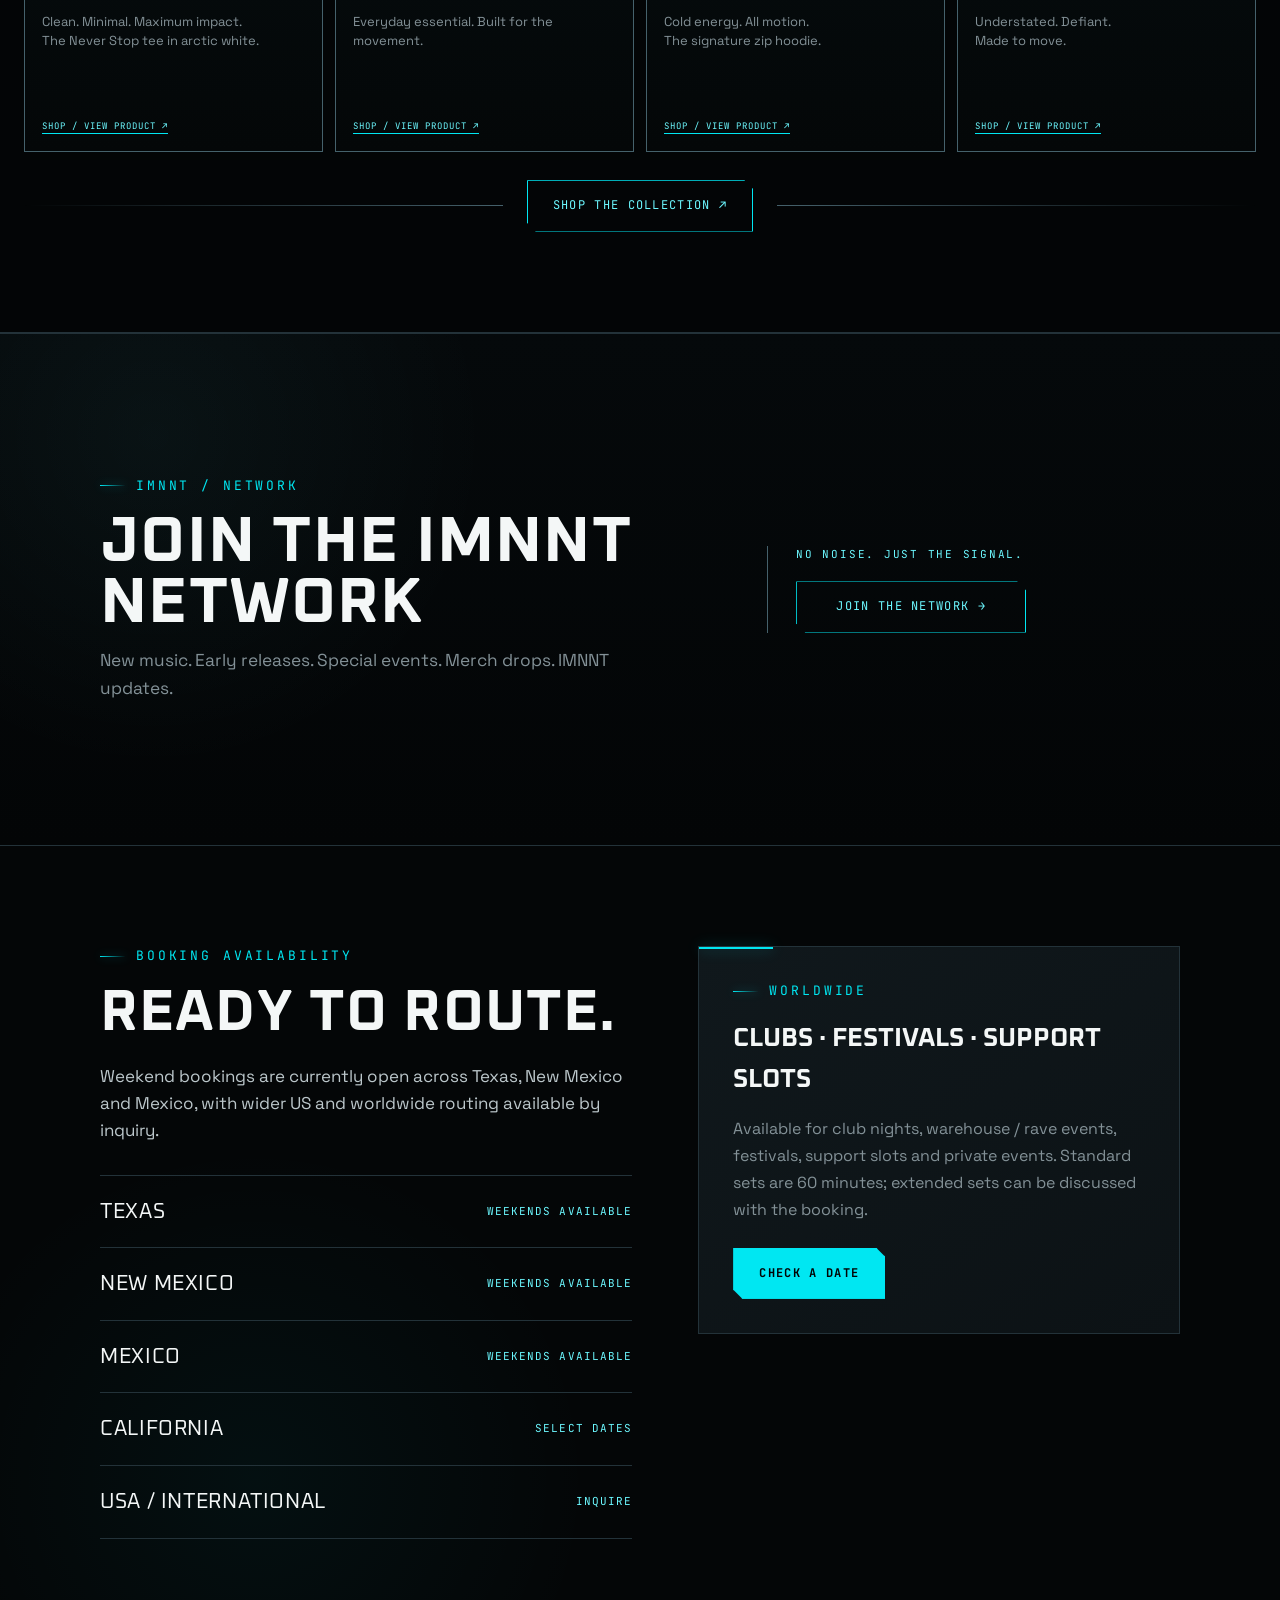
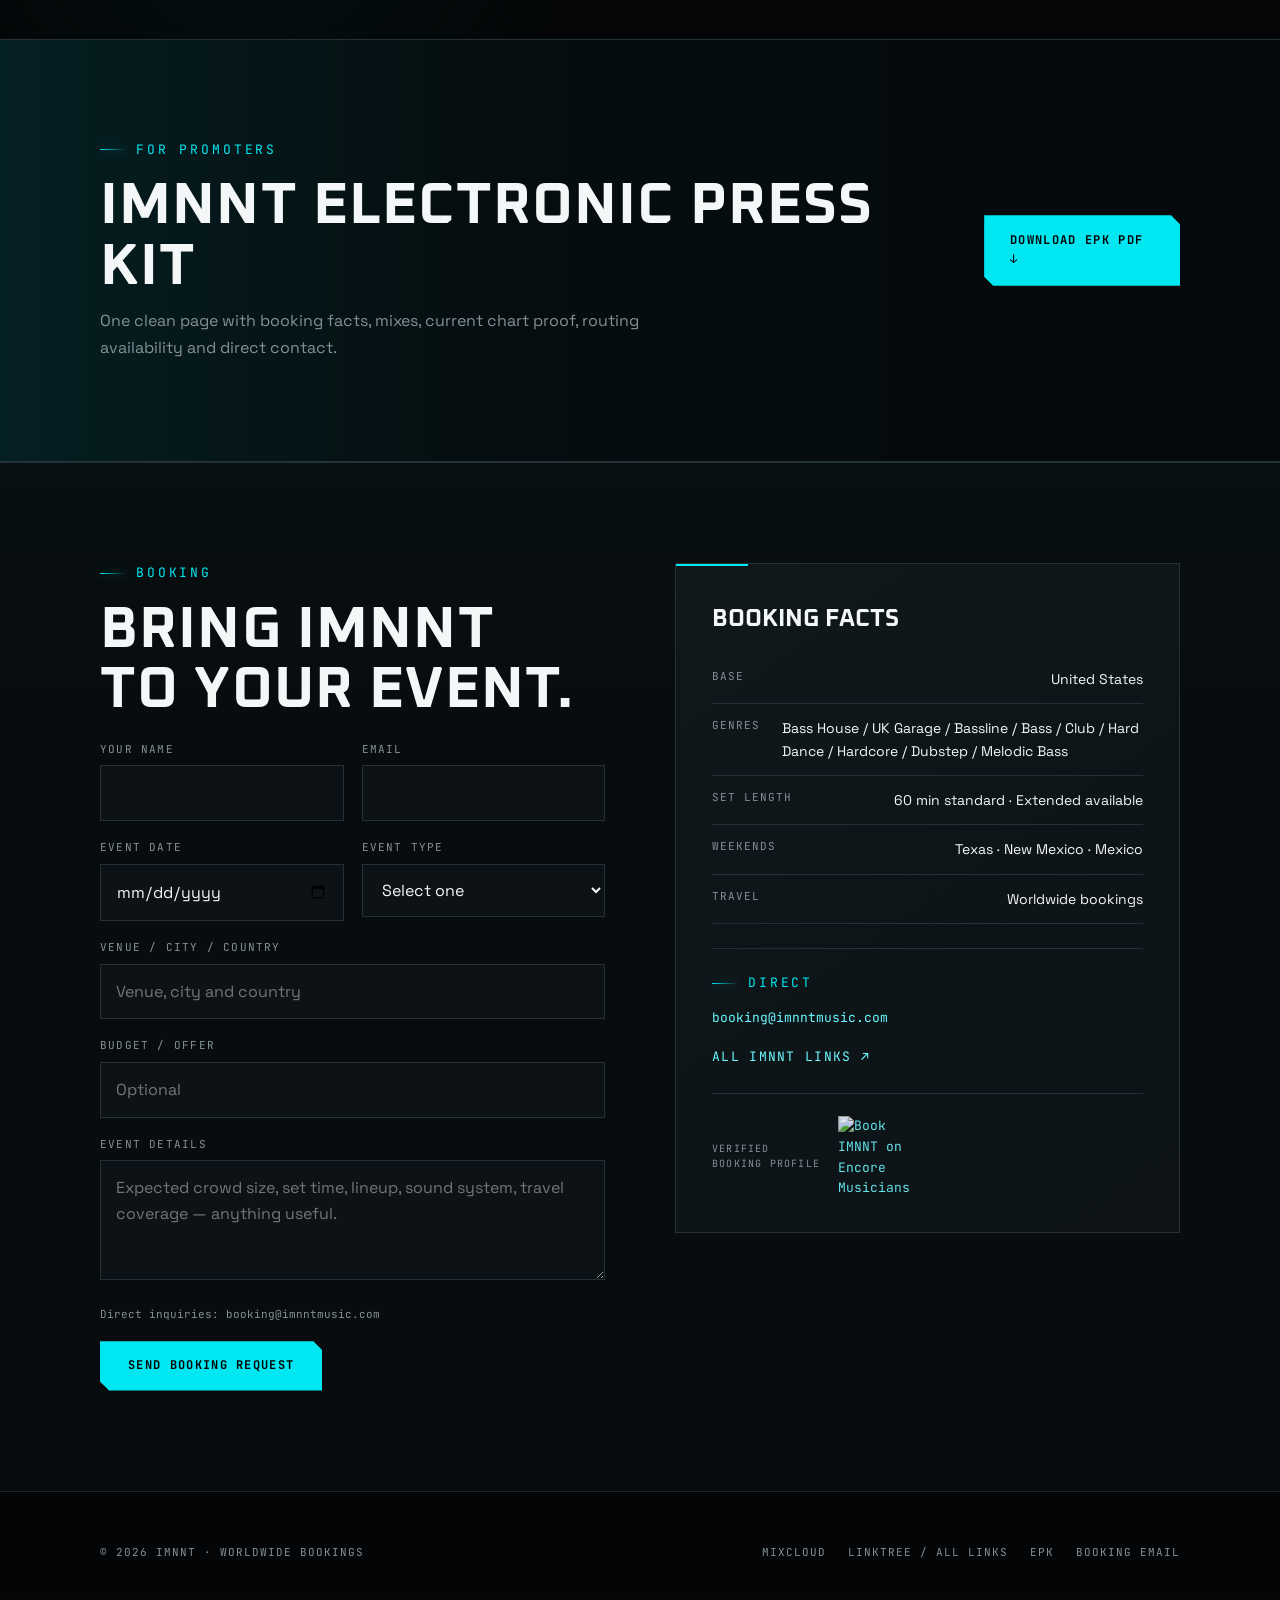
==== commit 7f00913f: "Add files via upload" ====
--- a/index.html
+++ b/index.html
@@ -224,6 +224,13 @@
       <div class="shop-final-title">
         <div class="eyebrow">IMNNT / NEVER_STOP / 001</div>
         <h2 id="shop-title">APPAREL COLLECTION</h2>
+
+<div class="merch-feature-visual">
+  <img src="assets/merch/never-stop-merch-feature.png"
+       alt="IMNNT Never Stop black tee and hoodie"
+       loading="lazy">
+</div>
+
         <p>SOUND. MOVEMENT. NO LIMITS.</p>
       </div>
       <div class="shop-final-intro">
--- a/assets/styles-v20.css
+++ b/assets/styles-v20.css
@@ -602,3 +602,72 @@
   max-width:920px;
   line-height:1.55;
 }
+
+
+/* =========================================================
+   V28 — MERCH VISUAL UPDATE
+   ========================================================= */
+
+.merch-feature-visual{
+  position:relative;
+  margin:26px 0 30px;
+  overflow:hidden;
+  border:1px solid rgba(193,255,68,.24);
+  background:#050606;
+  aspect-ratio:16/9;
+}
+.merch-feature-visual::after{
+  content:"";
+  position:absolute;
+  inset:0;
+  pointer-events:none;
+  box-shadow:inset 0 0 80px rgba(0,0,0,.34);
+}
+.merch-feature-visual img{
+  width:100%;
+  height:100%;
+  display:block;
+  object-fit:cover;
+}
+
+/* Merchandise cards should never sit on white. This keeps white garments visible. */
+.merch-card,
+.shop-card,
+.product-card,
+.merch-grid > *,
+.shop-grid > *,
+.products-grid > *{
+  background:
+    linear-gradient(145deg,rgba(16,20,21,.98),rgba(6,8,9,.98)) !important;
+  border-color:rgba(122,151,157,.28) !important;
+}
+
+/* Image wells behind individual products */
+.merch-card img,
+.shop-card img,
+.product-card img,
+.merch-grid img,
+.shop-grid img,
+.products-grid img{
+  background:
+    radial-gradient(circle at 50% 42%,rgba(193,255,68,.12),transparent 42%),
+    linear-gradient(145deg,#171b1c,#090b0c) !important;
+}
+
+/* When cards wrap an image in a figure/media element, keep that dark as well */
+.merch-card figure,
+.shop-card figure,
+.product-card figure,
+.merch-media,
+.product-media,
+.product-image{
+  background:
+    radial-gradient(circle at 50% 42%,rgba(193,255,68,.10),transparent 42%),
+    linear-gradient(145deg,#171b1c,#090b0c) !important;
+}
+
+@media(max-width:760px){
+  .merch-feature-visual{
+    aspect-ratio:4/3;
+  }
+}
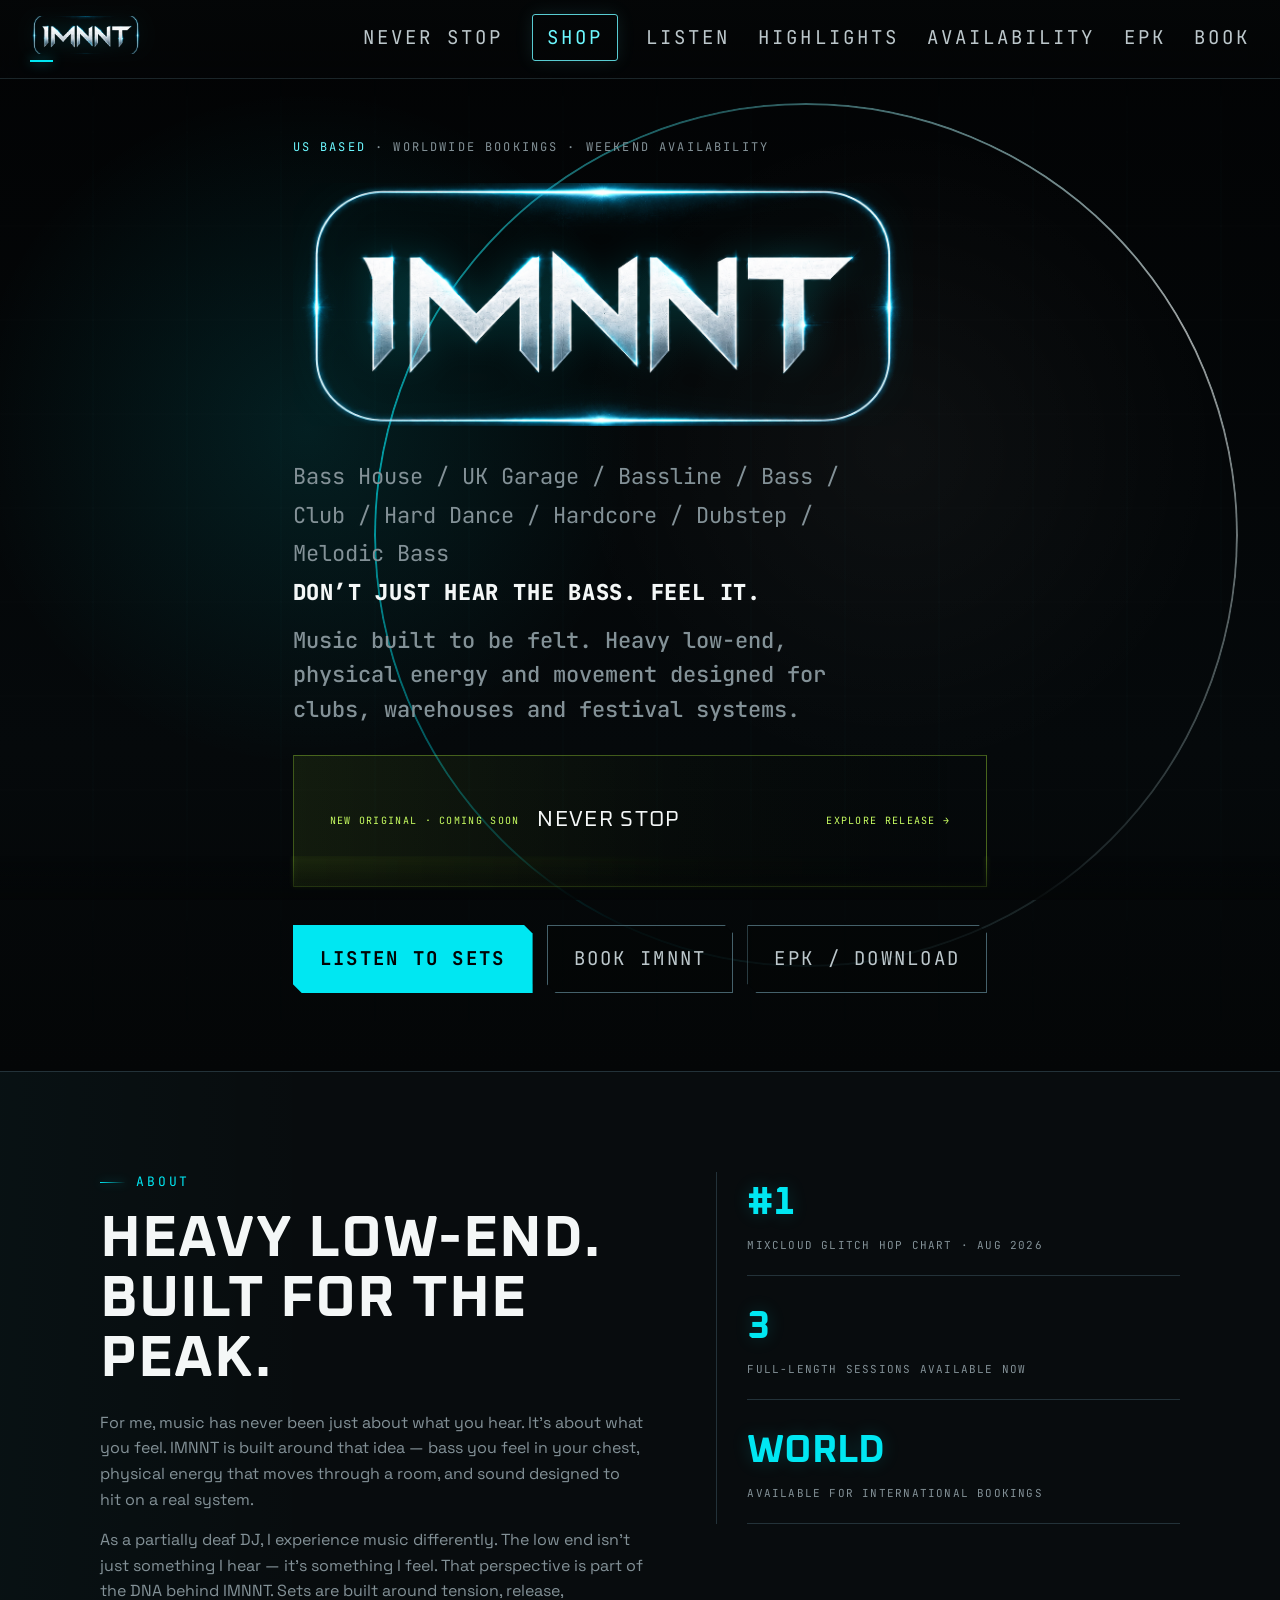
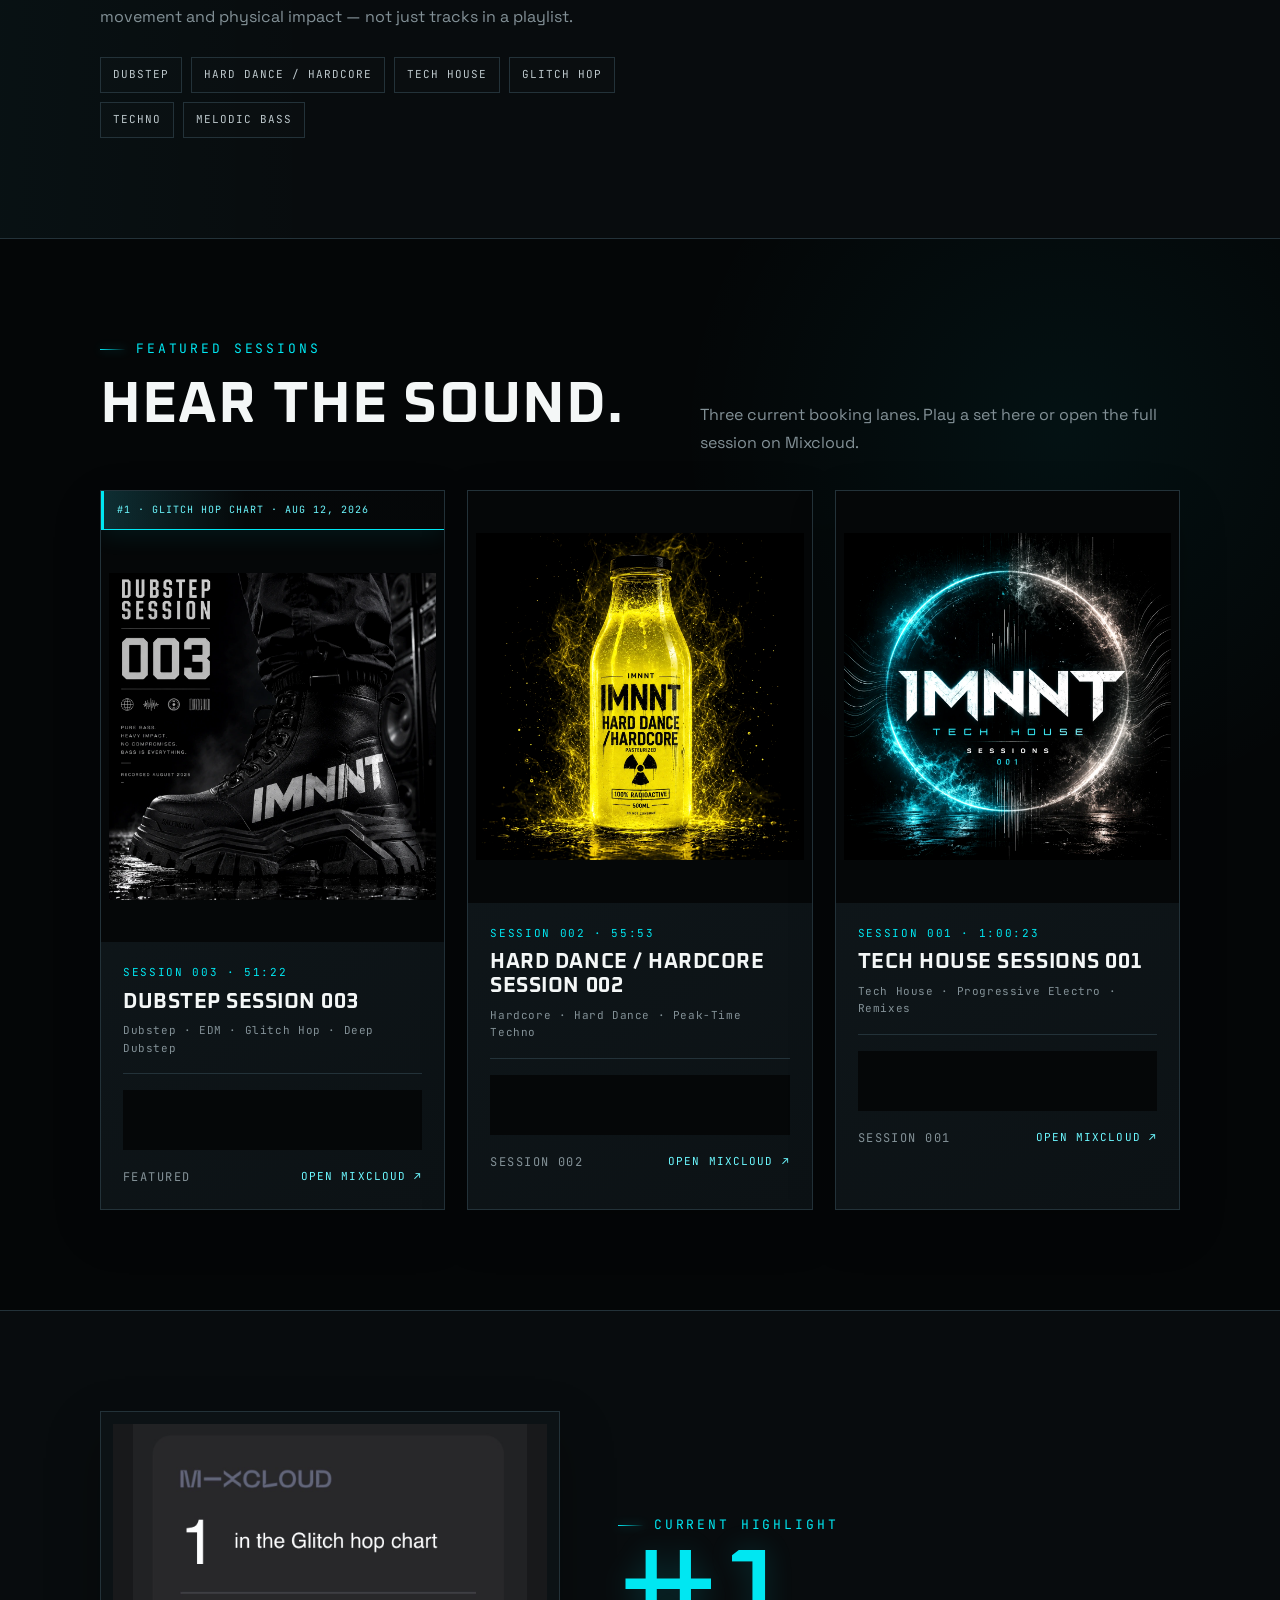
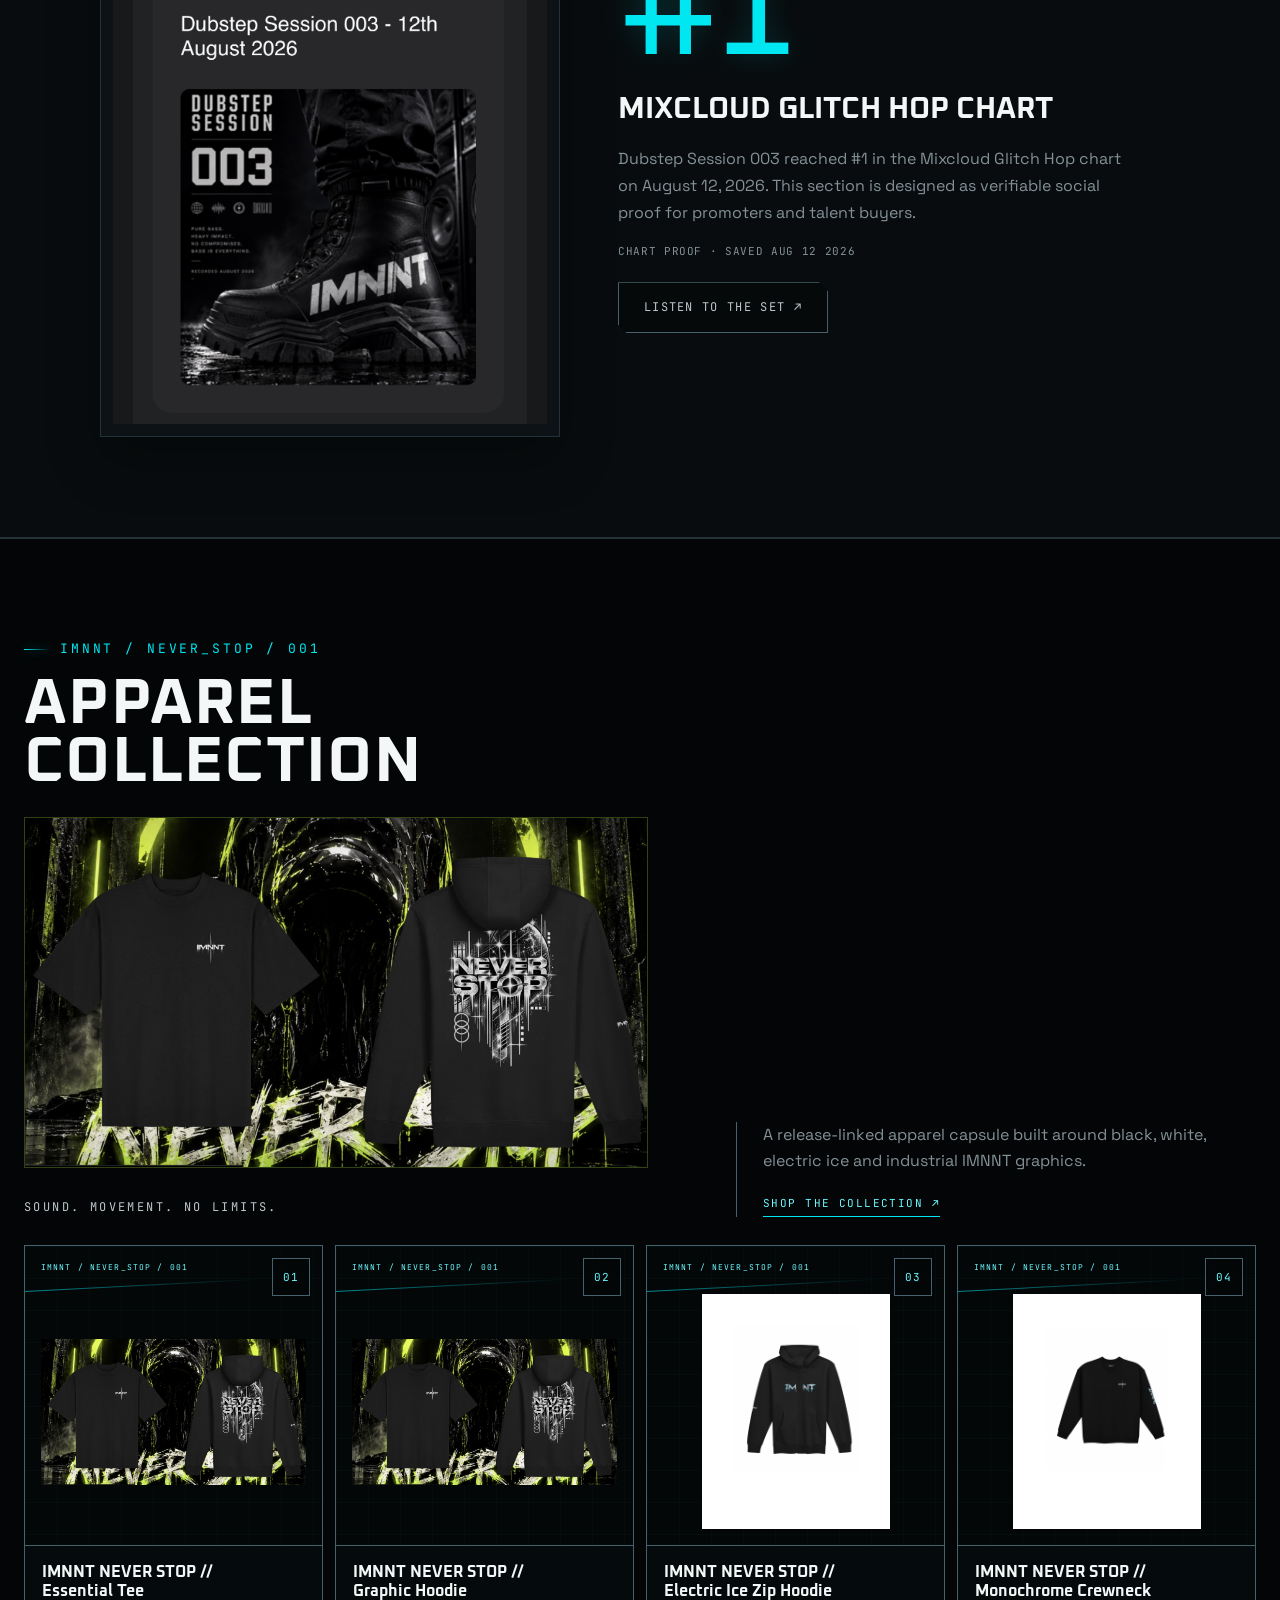
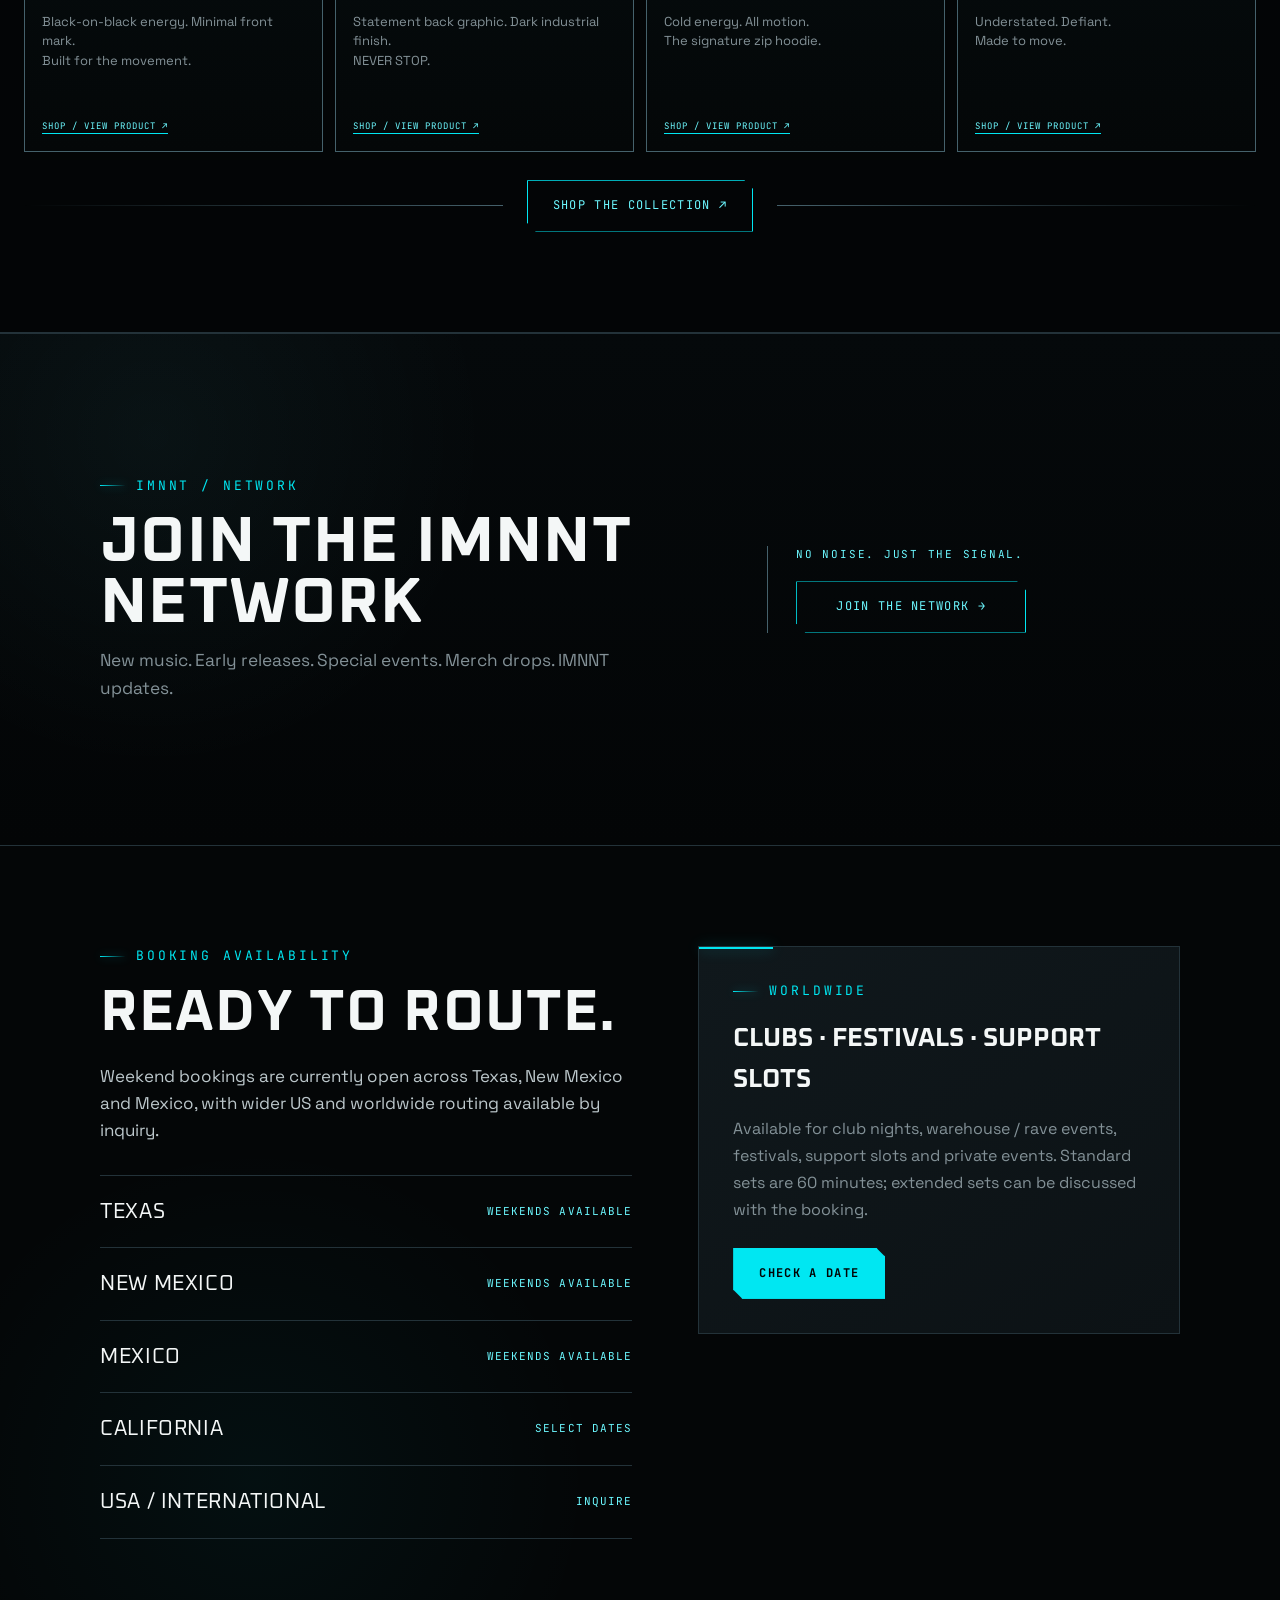
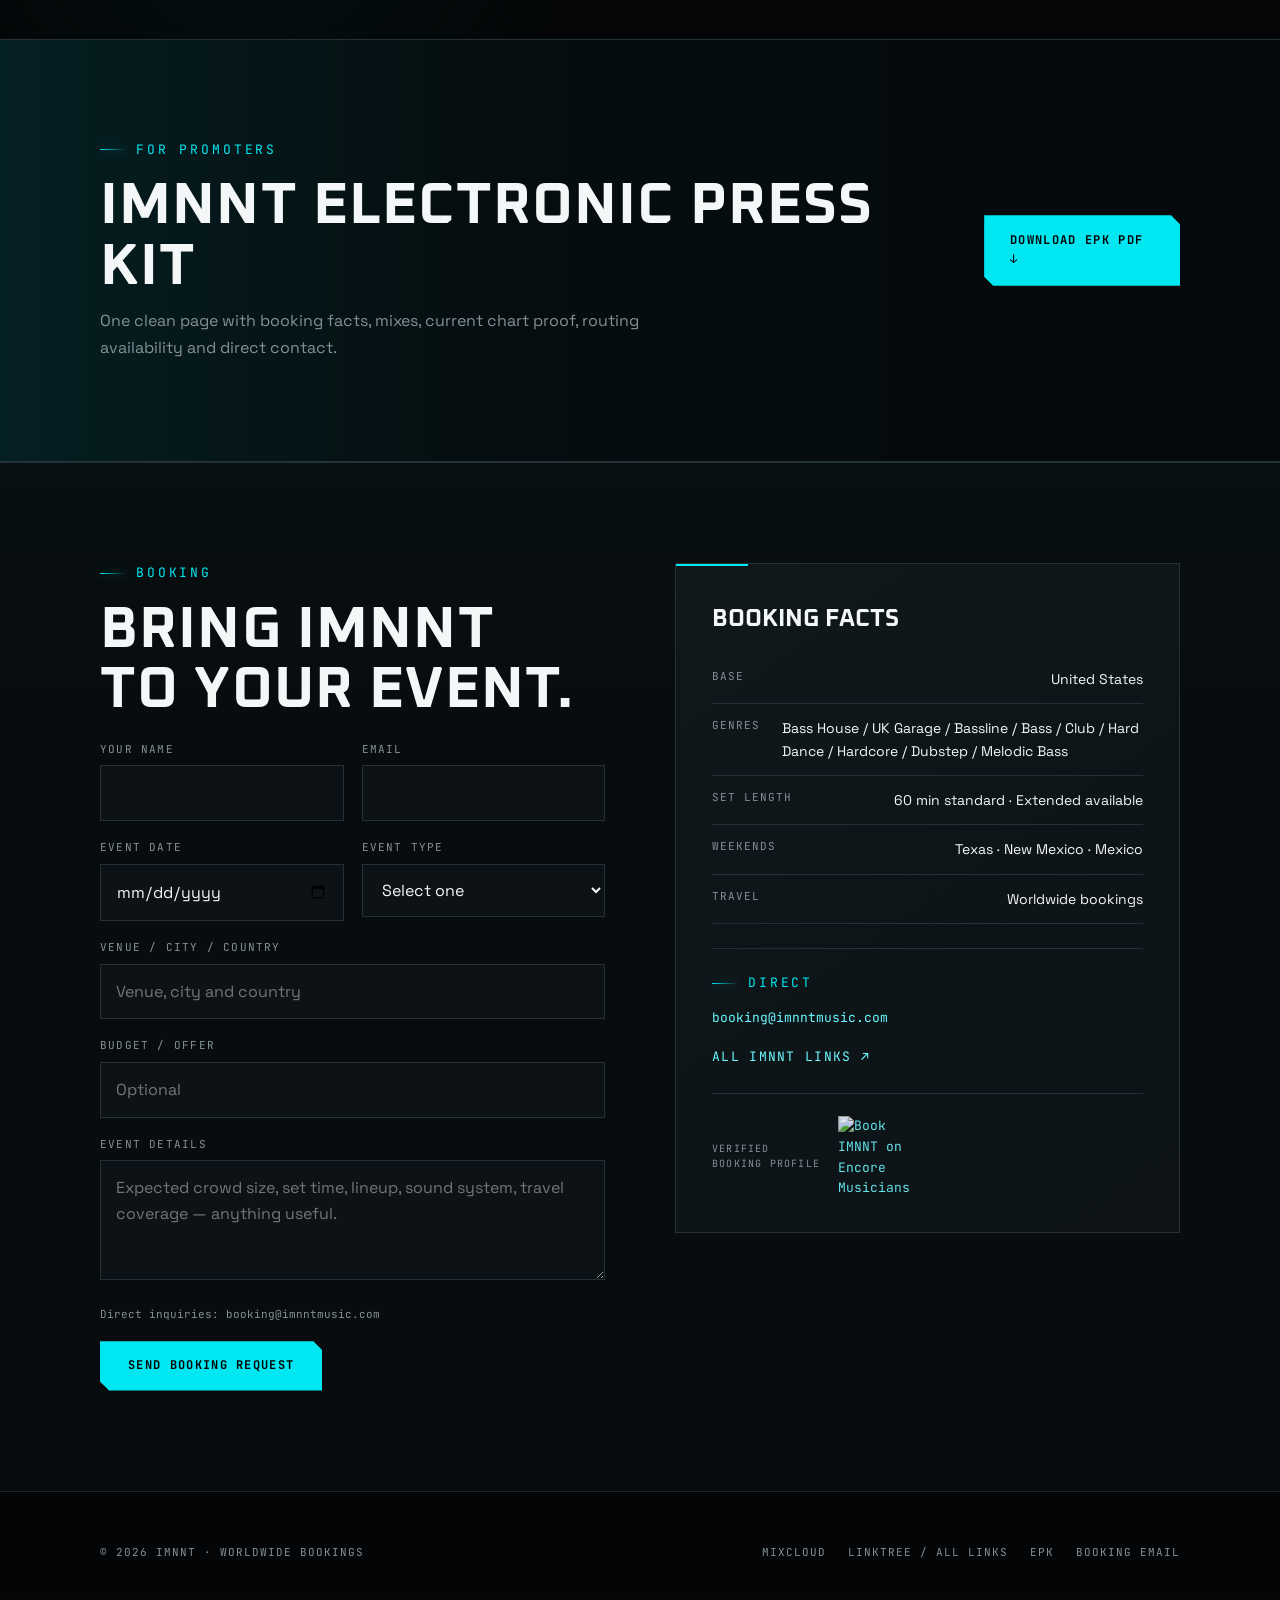
==== commit 9df12141: "Add files via upload" ====
--- a/index.html
+++ b/index.html
@@ -241,27 +241,31 @@
 
     <div class="shop-final-grid">
       <article class="shop-final-card">
-        <div class="shop-final-image">
+        <div class="shop-final-image promo-product promo-product-tee">
           <span class="shop-final-code">IMNNT / NEVER_STOP / 001</span>
           <span class="shop-final-number">01</span>
-          <img src="assets/merch/arctic-white-tee.png" alt="IMNNT NEVER STOP Arctic White Tee" loading="lazy">
+          <img src="assets/merch/never-stop-merch-feature.png"
+               alt="IMNNT black tee from the Never Stop collection"
+               loading="lazy">
         </div>
         <div class="shop-final-copy">
-          <h3>IMNNT NEVER STOP //<br>Arctic White Tee</h3>
-          <p>Clean. Minimal. Maximum impact.<br>The Never Stop tee in arctic white.</p>
+          <h3>IMNNT NEVER STOP //<br>Essential Tee</h3>
+          <p>Black-on-black energy. Minimal front mark.<br>Built for the movement.</p>
           <a href="https://imnntmusic-shop.fourthwall.com" target="_blank" rel="noopener">SHOP / VIEW PRODUCT ↗</a>
         </div>
       </article>
 
       <article class="shop-final-card">
-        <div class="shop-final-image">
+        <div class="shop-final-image promo-product promo-product-hoodie">
           <span class="shop-final-code">IMNNT / NEVER_STOP / 001</span>
           <span class="shop-final-number">02</span>
-          <img src="assets/merch/essential-tee.png" alt="IMNNT NEVER STOP Essential Tee" loading="lazy">
+          <img src="assets/merch/never-stop-merch-feature.png"
+               alt="IMNNT Never Stop black graphic hoodie"
+               loading="lazy">
         </div>
         <div class="shop-final-copy">
-          <h3>IMNNT NEVER STOP //<br>Essential Tee</h3>
-          <p>Everyday essential. Built for the movement.</p>
+          <h3>IMNNT NEVER STOP //<br>Graphic Hoodie</h3>
+          <p>Statement back graphic. Dark industrial finish.<br>NEVER STOP.</p>
           <a href="https://imnntmusic-shop.fourthwall.com" target="_blank" rel="noopener">SHOP / VIEW PRODUCT ↗</a>
         </div>
       </article>
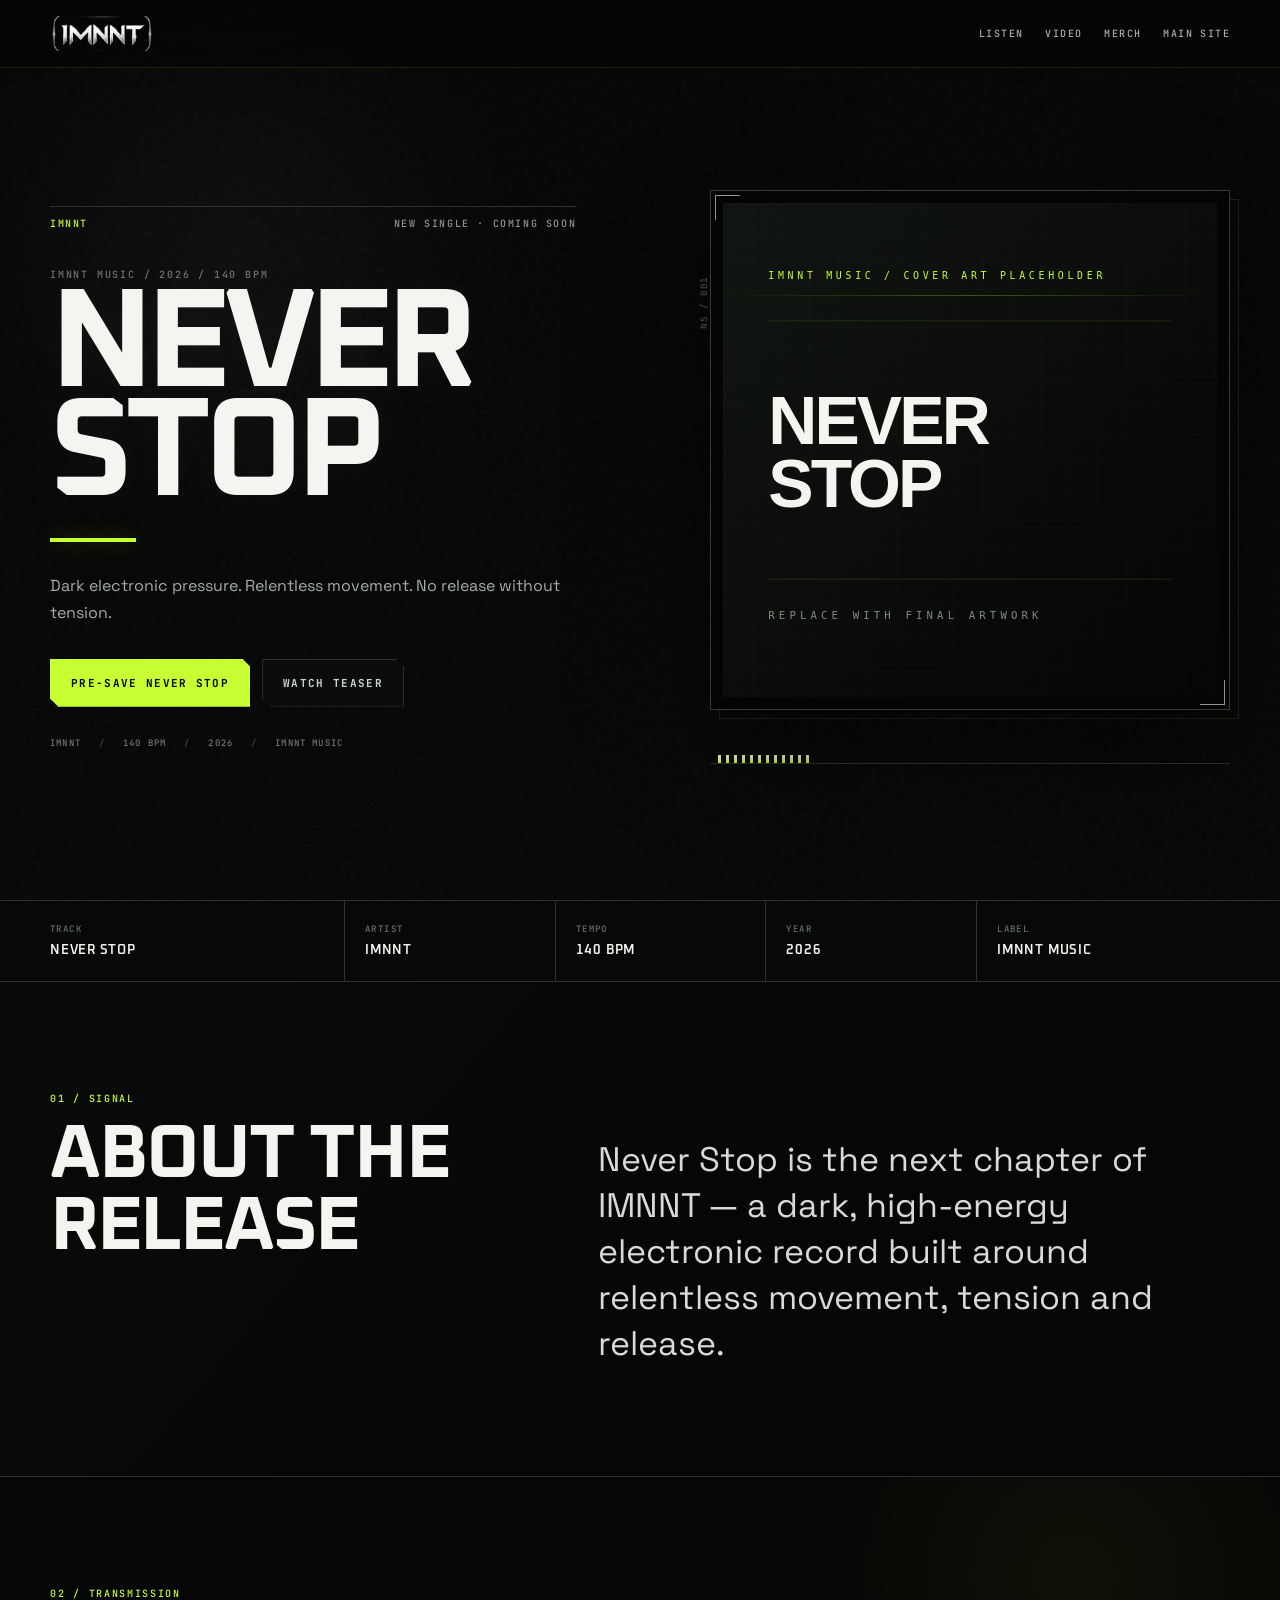
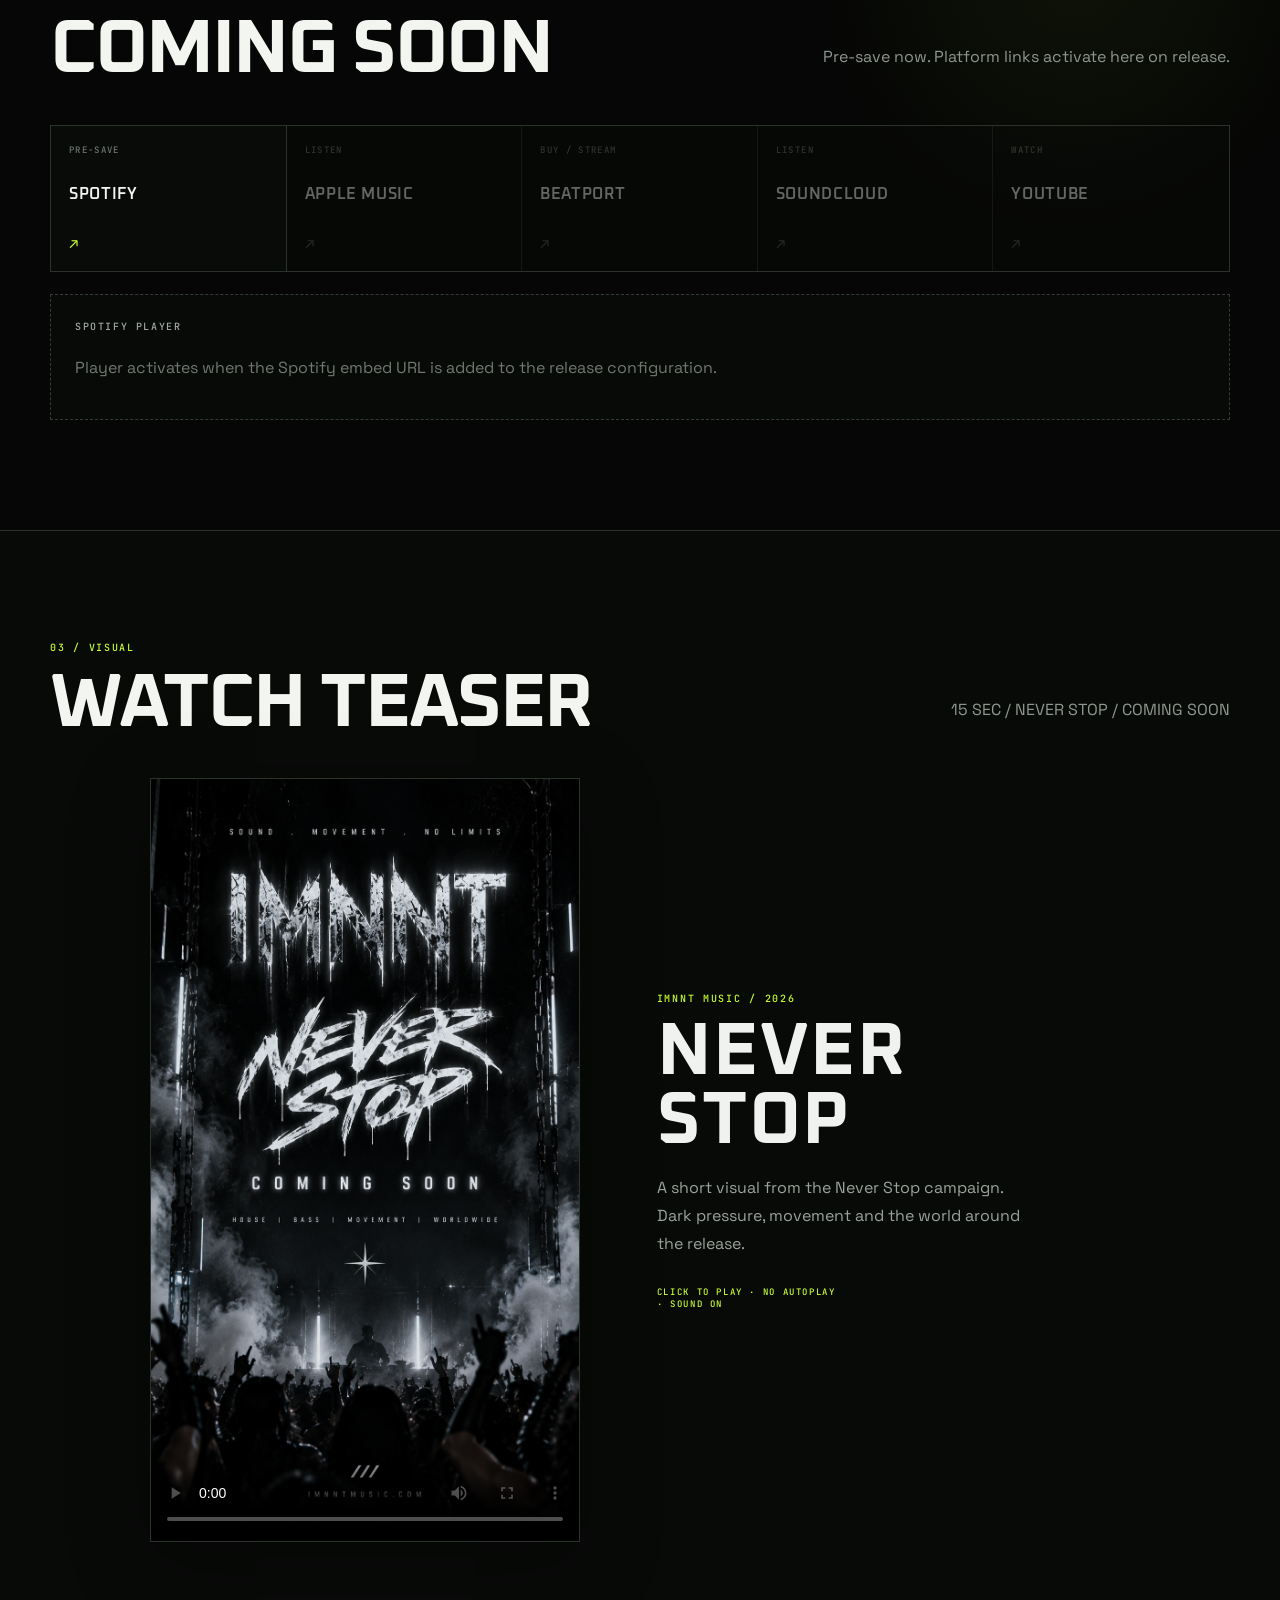
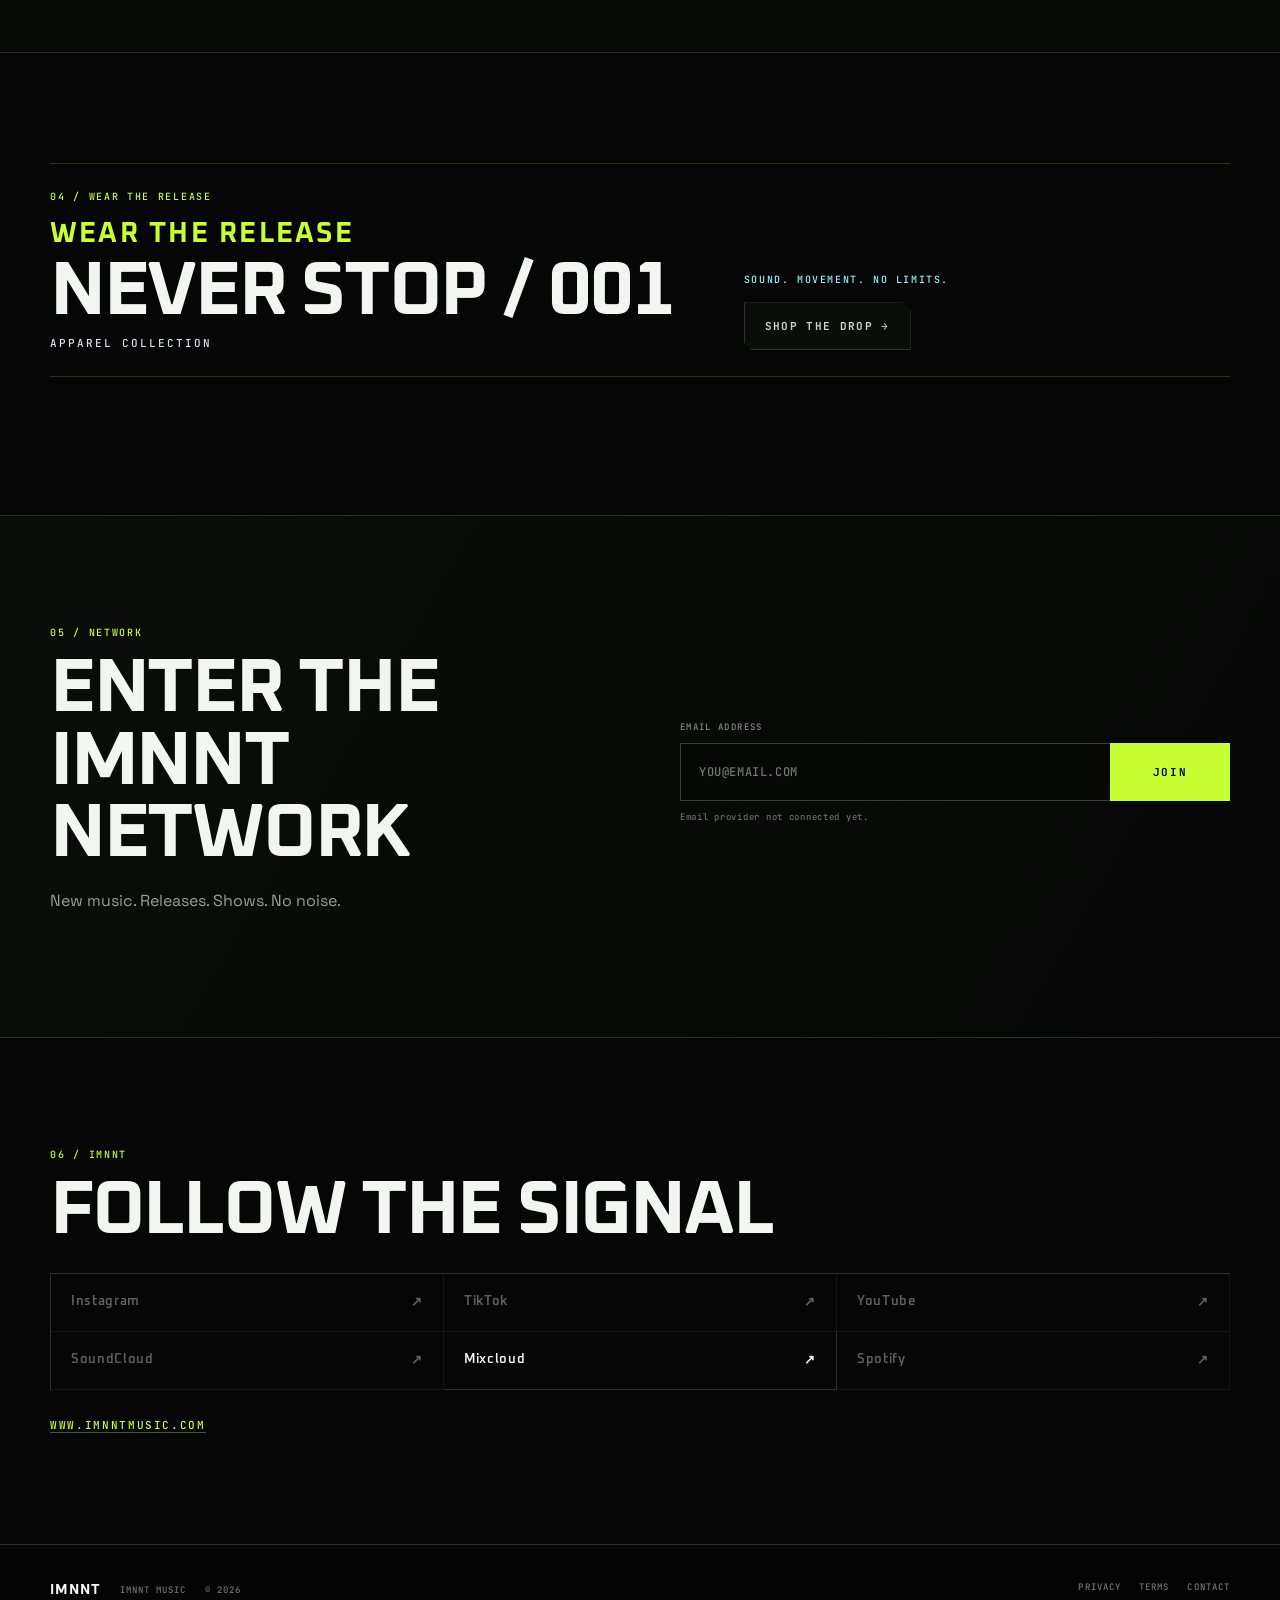
==== commit 8f28f7f3: "Add files via upload" ====
--- a/index.html
+++ b/index.html
@@ -1,412 +1,243 @@
 <!DOCTYPE html>
 <html lang="en">
 <head>
-<meta charset="UTF-8">
-<meta name="viewport" content="width=device-width, initial-scale=1.0">
-<title>IMNNT — DJ Bookings | Dubstep, Hard Dance & Tech House</title>
-<meta name="description" content="IMNNT is a US-based DJ available worldwide for clubs, festivals, warehouse events, support slots and private bookings. Dubstep, hard dance and tech house.">
-<meta name="theme-color" content="#040607">
-<meta property="og:title" content="IMNNT — DJ Bookings">
-<meta property="og:description" content="Dubstep. Hard Dance. Tech House. US-based and available worldwide.">
-<meta property="og:type" content="website">
-<meta property="og:url" content="https://imnntmusic.com/">
-<meta property="og:image" content="https://imnntmusic.com/assets/tech-house-session-001-full.png">
-<link rel="canonical" href="https://imnntmusic.com/">
-<link rel="preconnect" href="https://fonts.googleapis.com">
-<link rel="preconnect" href="https://fonts.gstatic.com" crossorigin>
-<link href="https://fonts.googleapis.com/css2?family=Oxanium:wght@500;600;700&family=Space+Grotesk:wght@400;500;600;700&family=JetBrains+Mono:wght@400;500&display=swap" rel="stylesheet">
-<link rel="stylesheet" href="assets/styles-v20.css?v=20">
-
-<style id="imnnt-merch-v14">
-/* V14 authoritative merch layout — intentionally inline to prevent stale CSS/cache */
-#shop.shop-preview-final{background:#030506;border-block:1px solid #233239;overflow:hidden}
-#shop .shop-final-wrap{
-  width:min(1720px,calc(100vw - 48px)) !important;
-  max-width:none !important;
-  margin:0 auto !important;
-  padding-left:0 !important;
-  padding-right:0 !important;
-}
-#shop .shop-final-head{
-  display:grid !important;
-  grid-template-columns:minmax(0,1.05fr) minmax(320px,.95fr) !important;
-  gap:44px !important;
-  align-items:end !important;
-  margin-bottom:28px !important;
-}
-#shop .shop-final-grid{
-  display:grid !important;
-  grid-template-columns:repeat(4,minmax(0,1fr)) !important;
-  gap:12px !important;
-  width:100% !important;
-  align-items:stretch !important;
-}
-#shop .shop-final-card{
-  display:flex !important;
-  flex-direction:column !important;
-  min-width:0 !important;
-  width:auto !important;
-  margin:0 !important;
-  border:1px solid #45616b !important;
-  background:linear-gradient(180deg,#061012,#040708) !important;
-  overflow:hidden !important;
-}
-#shop .shop-final-image{
-  position:relative !important;
-  width:100% !important;
-  height:300px !important;
-  aspect-ratio:auto !important;
-  overflow:hidden !important;
-  background:
-    linear-gradient(rgba(14,33,38,.22) 1px,transparent 1px),
-    linear-gradient(90deg,rgba(14,33,38,.22) 1px,transparent 1px),
-    #030708 !important;
-  background-size:32px 32px !important;
-  border-bottom:1px solid #45616b !important;
-}
-#shop .shop-final-image img{
-  display:block !important;
-  width:100% !important;
-  height:100% !important;
-  max-width:none !important;
-  object-fit:contain !important;
-  padding:48px 16px 16px !important;
-  margin:0 !important;
-  background:transparent !important;
-}
-#shop .shop-final-copy{
-  display:flex !important;
-  flex-direction:column !important;
-  flex:1 1 auto !important;
-  min-height:205px !important;
-  padding:17px !important;
-}
-#shop .shop-final-copy h3{
-  margin:0 0 12px !important;
-  font-size:clamp(16px,1.25vw,22px) !important;
-  line-height:1.14 !important;
-}
-#shop .shop-final-copy p{
-  margin:0 !important;
-  font-size:13px !important;
-  line-height:1.5 !important;
-  color:#839197 !important;
-}
-#shop .shop-final-copy a{
-  margin-top:auto !important;
-  padding-top:17px !important;
-}
-#shop .shop-final-cta-row{
-  display:grid !important;
-  grid-template-columns:1fr auto 1fr !important;
-  gap:24px !important;
-  align-items:center !important;
-  margin-top:28px !important;
-}
-@media (max-width:1100px){
-  #shop .shop-final-wrap{width:min(980px,calc(100vw - 40px)) !important}
-  #shop .shop-final-grid{grid-template-columns:repeat(2,minmax(0,1fr)) !important}
-}
-@media (max-width:760px){
-  #shop .shop-final-head{grid-template-columns:1fr !important;gap:20px !important}
-}
-@media (max-width:560px){
-  #shop .shop-final-grid{grid-template-columns:repeat(2,minmax(0,1fr)) !important;gap:8px !important}
-  #shop .shop-final-image{height:210px !important}
-  #shop .shop-final-copy{min-height:185px !important;padding:13px !important}
-  #shop .shop-final-copy h3{font-size:14px !important}
-  #shop .shop-final-copy p{font-size:11px !important}
-}
-@media (max-width:390px){
-  #shop .shop-final-grid{grid-template-columns:1fr !important}
-  #shop .shop-final-image{height:290px !important}
-}
-</style>
-
+  <meta charset="UTF-8">
+  <meta name="viewport" content="width=device-width, initial-scale=1.0, viewport-fit=cover">
+  <title>Never Stop — IMNNT | Official Release</title>
+  <meta name="description" content="Never Stop, the new original release from electronic artist IMNNT. Listen, watch and explore the official release collection.">
+  <meta name="theme-color" content="#050605">
+  <meta name="robots" content="index,follow">
+  <link rel="canonical" href="https://www.imnntmusic.com/never-stop/">
+
+  <meta property="og:type" content="music.song">
+  <meta property="og:title" content="Never Stop — IMNNT | Official Release">
+  <meta property="og:description" content="Never Stop, the new original release from electronic artist IMNNT. Listen, watch and explore the official release collection.">
+  <meta property="og:url" content="https://www.imnntmusic.com/never-stop/">
+  <meta property="og:image" content="https://www.imnntmusic.com/assets/releases/never-stop/never-stop-campaign-art.png" id="og-image">
+  <meta property="og:site_name" content="IMNNT MUSIC">
+  <meta name="twitter:card" content="summary_large_image">
+  <meta name="twitter:title" content="Never Stop — IMNNT | Official Release">
+  <meta name="twitter:description" content="Never Stop, the new original release from electronic artist IMNNT. Listen, watch and explore the official release collection.">
+  <meta name="twitter:image" content="https://www.imnntmusic.com/assets/releases/never-stop/never-stop-campaign-art.png" id="twitter-image">
+
+  <link rel="icon" href="../favicon.ico" sizes="any">
+  <link rel="preconnect" href="https://fonts.googleapis.com">
+  <link rel="preconnect" href="https://fonts.gstatic.com" crossorigin>
+  <link href="https://fonts.googleapis.com/css2?family=Oxanium:wght@500;600;700&family=Space+Grotesk:wght@400;500;600;700&family=JetBrains+Mono:wght@400;500&display=swap" rel="stylesheet">
+  <link rel="stylesheet" href="../assets/release-v17.css?v=18">
+
+  <!-- ============================================================
+       TRACKING PLACEHOLDERS — DO NOT ADD FAKE IDS
+       ============================================================
+       GA4:       replace GA_MEASUREMENT_ID only when you have a real ID.
+       Meta:      replace META_PIXEL_ID only when you have a real ID.
+       TikTok:    replace TIKTOK_PIXEL_ID only when you have a real ID.
+
+       Event hooks are already implemented in ../assets/release.js for:
+       pre_save_click, spotify_click, apple_music_click, beatport_click,
+       youtube_click, merch_click, email_signup, video_play.
+       ============================================================ -->
+  <!-- Google tag (gtag.js) — ENABLE ONLY AFTER INSERTING REAL GA4 ID
+  <script async src="https://www.googletagmanager.com/gtag/js?id=GA_MEASUREMENT_ID"></script>
+  <script>
+    window.dataLayer = window.dataLayer || [];
+    function gtag(){dataLayer.push(arguments);}
+    gtag('js', new Date());
+    gtag('config', 'GA_MEASUREMENT_ID');
+  </script>
+  -->
+  <!-- Meta Pixel and TikTok Pixel: paste official snippets here after obtaining real IDs. -->
 </head>
 <body>
-<header>
-  <a class="logo" href="#top" aria-label="IMNNT home"><img src="assets/imnnt-logo.png" alt="IMNNT logo"></a>
-  <nav aria-label="Main navigation"><ul>
-    <li><a href="never-stop/">Never Stop</a></li>
-    <li><a class="js-store-link nav-shop" href="https://imnntmusic-shop.fourthwall.com" target="_blank" rel="noopener">SHOP</a></li>
-    <li><a href="#mixes">Listen</a></li>
-    <li><a href="#highlights">Highlights</a></li>
-    <li><a href="#availability">Availability</a></li>
-    <li><a href="epk.html">EPK</a></li>
-    <li><a href="#booking">Book</a></li>
-  </ul></nav>
-</header>
-
-<main id="top">
-<section class="hero">
-  <div class="wrap">
-    <div class="hero-loc"><span>US BASED</span> · WORLDWIDE BOOKINGS · WEEKEND AVAILABILITY</div>
-    <div class="hero-logo"><img src="assets/imnnt-logo.png" alt="IMNNT logo"></div>
-    <p class="hero-tag">Bass House / UK Garage / Bassline / Bass / Club / Hard Dance / Hardcore / Dubstep / Melodic Bass <strong><span class="feel-bass-line">DON’T JUST HEAR THE BASS. FEEL IT.</span>
-<span class="feel-bass-sub">Music built to be felt. Heavy low-end, physical energy and movement designed for clubs, warehouses and festival systems.</span></strong></p>
-    <a class="release-callout" href="never-stop/" aria-label="Open Never Stop release page">
-      <span class="release-callout-kicker">NEW ORIGINAL · COMING SOON</span>
-      <span class="release-callout-title">NEVER STOP</span>
-      <span class="release-callout-action">EXPLORE RELEASE →</span>
+  <a class="skip-link" href="#main">Skip to content</a>
+
+  <header class="release-header">
+    <a class="brand" href="../index.html" aria-label="IMNNT home">
+      <img src="../assets/imnnt-logo.png" alt="IMNNT" width="112" height="38">
     </a>
-    <div class="hero-cta">
-      <a href="#mixes" class="btn btn-primary">Listen to sets</a>
-      <a href="#booking" class="btn btn-ghost">Book IMNNT</a>
-      <a href="epk.html" class="btn btn-ghost">EPK / Download</a>
+    <nav aria-label="Release navigation">
+      <a href="#listen">Listen</a>
+      <a href="#video">Video</a>
+      <a href="#merch">Merch</a>
+      <a href="../index.html">Main site</a>
+    </nav>
+  </header>
+
+  <main id="main">
+    <section class="release-hero" aria-labelledby="release-title">
+      <div class="hero-noise" aria-hidden="true"></div>
+      <div class="release-shell hero-grid">
+        <div class="hero-copy">
+          <div class="signal-line"><span>IMNNT</span><span id="hero-status">NEW SINGLE · COMING SOON</span></div>
+          <p class="micro">IMNNT MUSIC / 2026 / 140 BPM</p>
+          <h1 id="release-title">NEVER<br>STOP</h1>
+          <p class="hero-deck" id="hero-deck">Dark electronic pressure. Relentless movement. No release without tension.</p>
+          <div class="hero-actions">
+            <a class="cta cta-primary js-presave" href="#listen" data-track="pre_save_click">PRE-SAVE NEVER STOP</a>
+            <a class="cta cta-secondary" href="#video">WATCH TEASER</a>
+          </div>
+          <div class="hero-data" aria-label="Release information">
+            <span id="hero-artist">IMNNT</span>
+            <span id="hero-bpm">140 BPM</span>
+            <span id="hero-year">2026</span>
+            <span id="hero-label">IMNNT MUSIC</span>
+          </div>
+        </div>
+
+        <div class="cover-stage">
+          <div class="cover-index" aria-hidden="true">NS / 001</div>
+          <div class="cover-frame">
+            <img id="cover-art" src="../assets/releases/never-stop/cover-placeholder.svg" alt="Never Stop by IMNNT — pre-release campaign artwork" width="1792" height="3072" fetchpriority="high">
+            <div class="scanline" aria-hidden="true"></div>
+            <div class="corner corner-a" aria-hidden="true"></div>
+            <div class="corner corner-b" aria-hidden="true"></div>
+          </div>
+          <div class="signal-bars" aria-hidden="true">
+            <i></i><i></i><i></i><i></i><i></i><i></i><i></i><i></i><i></i><i></i><i></i><i></i>
+          </div>
+        </div>
+      </div>
+    </section>
+
+    <section class="release-facts" aria-label="Release details">
+      <div class="release-shell fact-grid">
+        <div><span>TRACK</span><strong id="fact-title">NEVER STOP</strong></div>
+        <div><span>ARTIST</span><strong id="fact-artist">IMNNT</strong></div>
+        <div><span>TEMPO</span><strong id="fact-bpm">140 BPM</strong></div>
+        <div><span>YEAR</span><strong id="fact-year">2026</strong></div>
+        <div><span>LABEL</span><strong id="fact-label">IMNNT MUSIC</strong></div>
+      </div>
+    </section>
+
+    <section class="manifesto" id="about">
+      <div class="release-shell split-grid">
+        <div>
+          <div class="section-code">01 / SIGNAL</div>
+          <h2>ABOUT THE RELEASE</h2>
+        </div>
+        <p class="manifesto-copy" id="release-description">Never Stop is the next chapter of IMNNT — a dark, high-energy electronic record built around relentless movement, tension and release.</p>
+      </div>
+    </section>
+
+    <section class="listen-section" id="listen">
+      <div class="release-shell">
+        <div class="section-heading">
+          <div><div class="section-code">02 / TRANSMISSION</div><h2 id="listen-heading">COMING SOON</h2></div>
+          <p id="listen-subcopy">Pre-save now. Platform links activate here on release.</p>
+        </div>
+
+        <div class="platform-grid" id="platform-grid">
+          <a class="platform-card js-presave" href="#" data-track="pre_save_click" data-role="presave"><span>PRE-SAVE</span><strong>SPOTIFY</strong><em>↗</em></a>
+          <a class="platform-card is-disabled" href="#" data-platform="apple" data-track="apple_music_click" aria-disabled="true"><span>LISTEN</span><strong>APPLE MUSIC</strong><em>↗</em></a>
+          <a class="platform-card is-disabled" href="#" data-platform="beatport" data-track="beatport_click" aria-disabled="true"><span>BUY / STREAM</span><strong>BEATPORT</strong><em>↗</em></a>
+          <a class="platform-card is-disabled" href="#" data-platform="soundcloud" aria-disabled="true"><span>LISTEN</span><strong>SOUNDCLOUD</strong><em>↗</em></a>
+          <a class="platform-card is-disabled" href="#" data-platform="youtube" data-track="youtube_click" aria-disabled="true"><span>WATCH</span><strong>YOUTUBE</strong><em>↗</em></a>
+        </div>
+
+        <div class="spotify-slot" id="spotify-slot" aria-live="polite">
+          <div class="slot-label">SPOTIFY PLAYER</div>
+          <p>Player activates when the Spotify embed URL is added to the release configuration.</p>
+        </div>
+      </div>
+    </section>
+
+    
+    <section class="video-section" id="video">
+      <div class="release-shell">
+        <div class="section-heading">
+          <div>
+            <div class="section-code">03 / VISUAL</div>
+            <h2>WATCH TEASER</h2>
+          </div>
+          <p>15 SEC / NEVER STOP / COMING SOON</p>
+        </div>
+
+        <div class="video-stage">
+          <div class="video-shell video-shell-portrait" id="video-shell">
+            <video controls preload="metadata" playsinline poster="../assets/releases/never-stop/never-stop-campaign-art.png" aria-label="Never Stop teaser">
+              <source src="../assets/releases/never-stop/never-stop-teaser.mp4" type="video/mp4">
+              Your browser does not support HTML5 video.
+            </video>
+          </div>
+
+          <aside class="video-copy">
+            <div class="section-code">IMNNT MUSIC / 2026</div>
+            <h3>NEVER STOP</h3>
+            <p>A short visual from the Never Stop campaign. Dark pressure, movement and the world around the release.</p>
+            <p class="video-note">CLICK TO PLAY · NO AUTOPLAY · SOUND ON</p>
+          </aside>
+        </div>
+      </div>
+    </section>
+
+
+    <section class="merch-section" id="merch">
+      <div class="release-shell">
+        <div class="wear-release">
+          <div>
+            <div class="section-code">04 / WEAR THE RELEASE</div>
+            <div class="wear-kicker">WEAR THE RELEASE</div>
+            <h2>NEVER STOP / 001</h2>
+            <p>APPAREL COLLECTION</p>
+          </div>
+          <div class="wear-action">
+            <span>SOUND. MOVEMENT. NO LIMITS.</span>
+            <a class="cta cta-secondary js-store-link" href="https://imnntmusic-shop.fourthwall.com" target="_blank" rel="noopener">SHOP THE DROP →</a>
+          </div>
+        </div>
+        <div class="merch-grid" id="merch-grid"></div>
+      </div>
+    </section>
+
+    <section class="network-section" id="network">
+      <div class="release-shell network-grid">
+        <div>
+          <div class="section-code">05 / NETWORK</div>
+          <h2>ENTER THE<br>IMNNT NETWORK</h2>
+          <p>New music. Releases. Shows. No noise.</p>
+        </div>
+        <form id="fan-form" class="fan-form" action="EMAIL_PROVIDER_ENDPOINT_HERE" method="post" novalidate>
+          <label for="fan-email">Email address</label>
+          <div class="email-row">
+            <input type="email" id="fan-email" name="email" autocomplete="email" placeholder="YOU@EMAIL.COM" required>
+            <button type="submit">JOIN</button>
+          </div>
+          <p class="form-status" id="fan-form-status" role="status">Email provider not connected yet.</p>
+        </form>
+      </div>
+    </section>
+
+    <section class="artist-links" aria-labelledby="artist-links-title">
+      <div class="release-shell">
+        <div class="section-heading compact">
+          <div><div class="section-code">06 / IMNNT</div><h2 id="artist-links-title">FOLLOW THE SIGNAL</h2></div>
+        </div>
+        <div class="social-grid" id="social-grid">
+          <a href="#" data-social="instagram" aria-disabled="true">Instagram <span>↗</span></a>
+          <a href="#" data-social="tiktok" aria-disabled="true">TikTok <span>↗</span></a>
+          <a href="#" data-social="youtube" aria-disabled="true">YouTube <span>↗</span></a>
+          <a href="#" data-social="soundcloud" aria-disabled="true">SoundCloud <span>↗</span></a>
+          <a href="https://www.mixcloud.com/imnntmusic/" data-social="mixcloud" target="_blank" rel="noopener">Mixcloud <span>↗</span></a>
+          <a href="#" data-social="spotify" aria-disabled="true">Spotify <span>↗</span></a>
+        </div>
+        <a class="site-link" href="https://www.imnntmusic.com/">WWW.IMNNTMUSIC.COM</a>
+      </div>
+    </section>
+  </main>
+
+  <footer class="release-footer">
+    <div class="release-shell footer-grid">
+      <div><strong>IMNNT</strong><span>IMNNT MUSIC</span><span>© 2026</span></div>
+      <div class="footer-links">
+        <a href="#" aria-label="Privacy policy placeholder">Privacy</a>
+        <a href="#" aria-label="Terms placeholder">Terms</a>
+        <a href="mailto:booking@imnntmusic.com">Contact</a>
+      </div>
     </div>
-    <div class="eq" aria-hidden="true"><span style="animation-delay:0.000s;animation-duration:0.85s"></span><span style="animation-delay:0.035s;animation-duration:0.92s"></span><span style="animation-delay:0.070s;animation-duration:0.99s"></span><span style="animation-delay:0.105s;animation-duration:1.06s"></span><span style="animation-delay:0.140s;animation-duration:1.13s"></span><span style="animation-delay:0.175s;animation-duration:1.20s"></span><span style="animation-delay:0.210s;animation-duration:1.27s"></span><span style="animation-delay:0.245s;animation-duration:1.34s"></span><span style="animation-delay:0.280s;animation-duration:1.41s"></span><span style="animation-delay:0.315s;animation-duration:0.85s"></span><span style="animation-delay:0.350s;animation-duration:0.92s"></span><span style="animation-delay:0.385s;animation-duration:0.99s"></span><span style="animation-delay:0.420s;animation-duration:1.06s"></span><span style="animation-delay:0.455s;animation-duration:1.13s"></span><span style="animation-delay:0.490s;animation-duration:1.20s"></span><span style="animation-delay:0.525s;animation-duration:1.27s"></span><span style="animation-delay:0.560s;animation-duration:1.34s"></span><span style="animation-delay:0.000s;animation-duration:1.41s"></span><span style="animation-delay:0.035s;animation-duration:0.85s"></span><span style="animation-delay:0.070s;animation-duration:0.92s"></span><span style="animation-delay:0.105s;animation-duration:0.99s"></span><span style="animation-delay:0.140s;animation-duration:1.06s"></span><span style="animation-delay:0.175s;animation-duration:1.13s"></span><span style="animation-delay:0.210s;animation-duration:1.20s"></span><span style="animation-delay:0.245s;animation-duration:1.27s"></span><span style="animation-delay:0.280s;animation-duration:1.34s"></span><span style="animation-delay:0.315s;animation-duration:1.41s"></span><span style="animation-delay:0.350s;animation-duration:0.85s"></span><span style="animation-delay:0.385s;animation-duration:0.92s"></span><span style="animation-delay:0.420s;animation-duration:0.99s"></span><span style="animation-delay:0.455s;animation-duration:1.06s"></span><span style="animation-delay:0.490s;animation-duration:1.13s"></span><span style="animation-delay:0.525s;animation-duration:1.20s"></span><span style="animation-delay:0.560s;animation-duration:1.27s"></span><span style="animation-delay:0.000s;animation-duration:1.34s"></span><span style="animation-delay:0.035s;animation-duration:1.41s"></span><span style="animation-delay:0.070s;animation-duration:0.85s"></span><span style="animation-delay:0.105s;animation-duration:0.92s"></span><span style="animation-delay:0.140s;animation-duration:0.99s"></span><span style="animation-delay:0.175s;animation-duration:1.06s"></span><span style="animation-delay:0.210s;animation-duration:1.13s"></span><span style="animation-delay:0.245s;animation-duration:1.20s"></span><span style="animation-delay:0.280s;animation-duration:1.27s"></span><span style="animation-delay:0.315s;animation-duration:1.34s"></span><span style="animation-delay:0.350s;animation-duration:1.41s"></span><span style="animation-delay:0.385s;animation-duration:0.85s"></span><span style="animation-delay:0.420s;animation-duration:0.92s"></span><span style="animation-delay:0.455s;animation-duration:0.99s"></span><span style="animation-delay:0.490s;animation-duration:1.06s"></span><span style="animation-delay:0.525s;animation-duration:1.13s"></span><span style="animation-delay:0.560s;animation-duration:1.20s"></span><span style="animation-delay:0.000s;animation-duration:1.27s"></span><span style="animation-delay:0.035s;animation-duration:1.34s"></span><span style="animation-delay:0.070s;animation-duration:1.41s"></span><span style="animation-delay:0.105s;animation-duration:0.85s"></span><span style="animation-delay:0.140s;animation-duration:0.92s"></span><span style="animation-delay:0.175s;animation-duration:0.99s"></span><span style="animation-delay:0.210s;animation-duration:1.06s"></span><span style="animation-delay:0.245s;animation-duration:1.13s"></span><span style="animation-delay:0.280s;animation-duration:1.20s"></span><span style="animation-delay:0.315s;animation-duration:1.27s"></span><span style="animation-delay:0.350s;animation-duration:1.34s"></span><span style="animation-delay:0.385s;animation-duration:1.41s"></span><span style="animation-delay:0.420s;animation-duration:0.85s"></span><span style="animation-delay:0.455s;animation-duration:0.92s"></span><span style="animation-delay:0.490s;animation-duration:0.99s"></span><span style="animation-delay:0.525s;animation-duration:1.06s"></span><span style="animation-delay:0.560s;animation-duration:1.13s"></span><span style="animation-delay:0.000s;animation-duration:1.20s"></span><span style="animation-delay:0.035s;animation-duration:1.27s"></span><span style="animation-delay:0.070s;animation-duration:1.34s"></span><span style="animation-delay:0.105s;animation-duration:1.41s"></span><span style="animation-delay:0.140s;animation-duration:0.85s"></span><span style="animation-delay:0.175s;animation-duration:0.92s"></span><span style="animation-delay:0.210s;animation-duration:0.99s"></span><span style="animation-delay:0.245s;animation-duration:1.06s"></span><span style="animation-delay:0.280s;animation-duration:1.13s"></span><span style="animation-delay:0.315s;animation-duration:1.20s"></span><span style="animation-delay:0.350s;animation-duration:1.27s"></span><span style="animation-delay:0.385s;animation-duration:1.34s"></span><span style="animation-delay:0.420s;animation-duration:1.41s"></span><span style="animation-delay:0.455s;animation-duration:0.85s"></span><span style="animation-delay:0.490s;animation-duration:0.92s"></span><span style="animation-delay:0.525s;animation-duration:0.99s"></span><span style="animation-delay:0.560s;animation-duration:1.06s"></span><span style="animation-delay:0.000s;animation-duration:1.13s"></span><span style="animation-delay:0.035s;animation-duration:1.20s"></span><span style="animation-delay:0.070s;animation-duration:1.27s"></span><span style="animation-delay:0.105s;animation-duration:1.34s"></span><span style="animation-delay:0.140s;animation-duration:1.41s"></span><span style="animation-delay:0.175s;animation-duration:0.85s"></span><span style="animation-delay:0.210s;animation-duration:0.92s"></span><span style="animation-delay:0.245s;animation-duration:0.99s"></span><span style="animation-delay:0.280s;animation-duration:1.06s"></span><span style="animation-delay:0.315s;animation-duration:1.13s"></span><span style="animation-delay:0.350s;animation-duration:1.20s"></span></div>
-  </div>
-</section>
-
-<section class="about" id="about">
-  <div class="wrap about-grid">
-    <div>
-      <div class="eyebrow">About</div>
-      <h2>Heavy low-end.<br>Built for the peak.</h2>
-      <p>For me, music has never been just about what you hear. It’s about what you feel. IMNNT is built around that idea — bass you feel in your chest, physical energy that moves through a room, and sound designed to hit on a real system.</p>
-      <p>As a partially deaf DJ, I experience music differently. The low end isn’t just something I hear — it’s something I feel. That perspective is part of the DNA behind IMNNT. Sets are built around tension, release, movement and physical impact — not just tracks in a playlist.</p>
-      <div class="tags"><span class="tag">Dubstep</span><span class="tag">Hard Dance / Hardcore</span><span class="tag">Tech House</span><span class="tag">Glitch Hop</span><span class="tag">Techno</span><span class="tag">MELODIC BASS</span></div>
-    </div>
-    <div class="stats">
-      <div class="stat"><div class="stat-value">#1</div><div class="stat-label">Mixcloud Glitch Hop chart · Aug 2026</div></div>
-      <div class="stat"><div class="stat-value">3</div><div class="stat-label">Full-length sessions available now</div></div>
-      <div class="stat"><div class="stat-value">WORLD</div><div class="stat-label">Available for international bookings</div></div>
-    </div>
-  </div>
-</section>
-
-<section id="mixes">
-  <div class="wrap">
-    <div class="section-head">
-      <div><div class="eyebrow">Featured Sessions</div><h2>Hear the sound.</h2></div>
-      <p>Three current booking lanes. Play a set here or open the full session on Mixcloud.</p>
-    </div>
-    <div class="mix-grid">
-      <article class="mix-card">
-        <div class="chart-badge">#1 · Glitch Hop Chart · Aug 12, 2026</div>
-        <a class="mix-art" href="https://www.mixcloud.com/imnntmusic/dubstep-session-003/" target="_blank" rel="noopener"><img src="assets/dubstep-003.webp" alt="Dubstep Session 003 cover artwork" loading="lazy"></a>
-        <div class="mix-card-body"><div class="mix-no">Session 003 · 51:22</div><h3>Dubstep Session 003</h3><div class="mix-meta">Dubstep · EDM · Glitch Hop · Deep Dubstep</div>
-          <div class="player"><iframe title="Dubstep Session 003 on Mixcloud" loading="lazy" src="https://www.mixcloud.com/widget/iframe/?hide_cover=1&mini=1&light=0&feed=%2Fimnntmusic%2Fdubstep-session-003%2F" allow="autoplay"></iframe></div>
-          <div class="mix-actions"><span class="kicker">Featured</span><a class="text-link" href="https://www.mixcloud.com/imnntmusic/dubstep-session-003/" target="_blank" rel="noopener">Open Mixcloud ↗</a></div>
-        </div>
-      </article>
-      <article class="mix-card">
-        <a class="mix-art" href="https://www.mixcloud.com/imnntmusic/imnnt-hard-dance-hardcore-session-002/" target="_blank" rel="noopener"><img src="assets/hard-dance-002.webp" alt="Hard Dance / Hardcore Session 002 cover artwork" loading="lazy"></a>
-        <div class="mix-card-body"><div class="mix-no">Session 002 · 55:53</div><h3>Hard Dance / Hardcore Session 002</h3><div class="mix-meta">Hardcore · Hard Dance · Peak-Time Techno</div>
-          <div class="player"><iframe title="Hard Dance / Hardcore Session 002 on Mixcloud" loading="lazy" src="https://www.mixcloud.com/widget/iframe/?hide_cover=1&mini=1&light=0&feed=%2Fimnntmusic%2Fimnnt-hard-dance-hardcore-session-002%2F" allow="autoplay"></iframe></div>
-          <div class="mix-actions"><span class="kicker">Session 002</span><a class="text-link" href="https://www.mixcloud.com/imnntmusic/imnnt-hard-dance-hardcore-session-002/" target="_blank" rel="noopener">Open Mixcloud ↗</a></div>
-        </div>
-      </article>
-      <article class="mix-card">
-        <a class="mix-art" href="https://www.mixcloud.com/imnntmusic/imnnt-tech-house-sessions-001/" target="_blank" rel="noopener"><img src="assets/tech-house-001.webp" alt="Tech House Sessions 001 cover artwork" loading="lazy"></a>
-        <div class="mix-card-body"><div class="mix-no">Session 001 · 1:00:23</div><h3>Tech House Sessions 001</h3><div class="mix-meta">Tech House · Progressive Electro · Remixes</div>
-          <div class="player"><iframe title="Tech House Sessions 001 on Mixcloud" loading="lazy" src="https://www.mixcloud.com/widget/iframe/?hide_cover=1&mini=1&light=0&feed=%2Fimnntmusic%2Fimnnt-tech-house-sessions-001%2F" allow="autoplay"></iframe></div>
-          <div class="mix-actions"><span class="kicker">Session 001</span><a class="text-link" href="https://www.mixcloud.com/imnntmusic/imnnt-tech-house-sessions-001/" target="_blank" rel="noopener">Open Mixcloud ↗</a></div>
-        </div>
-      </article>
-    </div>
-  </div>
-</section>
-
-<section class="highlights" id="highlights">
-  <div class="wrap highlight-grid">
-    <div class="proof-frame"><img src="assets/chart-glitch-hop-1.jpg" alt="Mixcloud chart screenshot showing Dubstep Session 003 at number 1 in the Glitch Hop chart" loading="lazy"></div>
-    <div class="highlight-copy"><div class="eyebrow">Current Highlight</div><div class="rank">#1</div><h3>Mixcloud Glitch Hop Chart</h3><p>Dubstep Session 003 reached #1 in the Mixcloud Glitch Hop chart on August 12, 2026. This section is designed as verifiable social proof for promoters and talent buyers.</p><div class="proof-note">CHART PROOF · SAVED AUG 12 2026</div><a class="btn btn-ghost" href="https://www.mixcloud.com/imnntmusic/dubstep-session-003/" target="_blank" rel="noopener" style="margin-top:22px">Listen to the set ↗</a></div>
-  </div>
-</section>
-
-
-
-<section class="shop-preview shop-preview-final" id="shop" aria-labelledby="shop-title">
-  <div class="wrap shop-final-wrap">
-    <div class="shop-final-head">
-      <div class="shop-final-title">
-        <div class="eyebrow">IMNNT / NEVER_STOP / 001</div>
-        <h2 id="shop-title">APPAREL COLLECTION</h2>
-
-<div class="merch-feature-visual">
-  <img src="assets/merch/never-stop-merch-feature.png"
-       alt="IMNNT Never Stop black tee and hoodie"
-       loading="lazy">
-</div>
-
-        <p>SOUND. MOVEMENT. NO LIMITS.</p>
-      </div>
-      <div class="shop-final-intro">
-        <p>A release-linked apparel capsule built around black, white, electric ice and industrial IMNNT graphics.</p>
-        <a class="shop-text-link" href="https://imnntmusic-shop.fourthwall.com" target="_blank" rel="noopener">SHOP THE COLLECTION ↗</a>
-      </div>
-    </div>
-
-    <div class="shop-final-grid">
-      <article class="shop-final-card">
-        <div class="shop-final-image promo-product promo-product-tee">
-          <span class="shop-final-code">IMNNT / NEVER_STOP / 001</span>
-          <span class="shop-final-number">01</span>
-          <img src="assets/merch/never-stop-merch-feature.png"
-               alt="IMNNT black tee from the Never Stop collection"
-               loading="lazy">
-        </div>
-        <div class="shop-final-copy">
-          <h3>IMNNT NEVER STOP //<br>Essential Tee</h3>
-          <p>Black-on-black energy. Minimal front mark.<br>Built for the movement.</p>
-          <a href="https://imnntmusic-shop.fourthwall.com" target="_blank" rel="noopener">SHOP / VIEW PRODUCT ↗</a>
-        </div>
-      </article>
-
-      <article class="shop-final-card">
-        <div class="shop-final-image promo-product promo-product-hoodie">
-          <span class="shop-final-code">IMNNT / NEVER_STOP / 001</span>
-          <span class="shop-final-number">02</span>
-          <img src="assets/merch/never-stop-merch-feature.png"
-               alt="IMNNT Never Stop black graphic hoodie"
-               loading="lazy">
-        </div>
-        <div class="shop-final-copy">
-          <h3>IMNNT NEVER STOP //<br>Graphic Hoodie</h3>
-          <p>Statement back graphic. Dark industrial finish.<br>NEVER STOP.</p>
-          <a href="https://imnntmusic-shop.fourthwall.com" target="_blank" rel="noopener">SHOP / VIEW PRODUCT ↗</a>
-        </div>
-      </article>
-
-      <article class="shop-final-card">
-        <div class="shop-final-image">
-          <span class="shop-final-code">IMNNT / NEVER_STOP / 001</span>
-          <span class="shop-final-number">03</span>
-          <img src="assets/merch/electric-ice-zip-hoodie.png" alt="IMNNT NEVER STOP Electric Ice Zip Hoodie" loading="lazy">
-        </div>
-        <div class="shop-final-copy">
-          <h3>IMNNT NEVER STOP //<br>Electric Ice Zip Hoodie</h3>
-          <p>Cold energy. All motion.<br>The signature zip hoodie.</p>
-          <a href="https://imnntmusic-shop.fourthwall.com" target="_blank" rel="noopener">SHOP / VIEW PRODUCT ↗</a>
-        </div>
-      </article>
-
-      <article class="shop-final-card">
-        <div class="shop-final-image">
-          <span class="shop-final-code">IMNNT / NEVER_STOP / 001</span>
-          <span class="shop-final-number">04</span>
-          <img src="assets/merch/monochrome-crewneck.png" alt="IMNNT NEVER STOP Monochrome Crewneck" loading="lazy">
-        </div>
-        <div class="shop-final-copy">
-          <h3>IMNNT NEVER STOP //<br>Monochrome Crewneck</h3>
-          <p>Understated. Defiant.<br>Made to move.</p>
-          <a href="https://imnntmusic-shop.fourthwall.com" target="_blank" rel="noopener">SHOP / VIEW PRODUCT ↗</a>
-        </div>
-      </article>
-    </div>
-
-    <div class="shop-final-cta-row">
-      <span></span>
-      <a class="btn btn-shop" href="https://imnntmusic-shop.fourthwall.com" target="_blank" rel="noopener">SHOP THE COLLECTION ↗</a>
-      <span></span>
-    </div>
-  </div>
-</section>
-
-
-<section class="network-cta" id="network" aria-labelledby="network-title">
-  <div class="wrap">
-    <div class="network-panel">
-      <div class="network-copy">
-        <div class="eyebrow">IMNNT / NETWORK</div>
-        <h2 id="network-title">JOIN THE IMNNT NETWORK</h2>
-        <p>New music. Early releases. Special events. Merch drops. IMNNT updates.</p>
-      </div>
-      <div class="network-action">
-        <span>NO NOISE. JUST THE SIGNAL.</span>
-        <a class="btn network-btn" href="join/">JOIN THE NETWORK →</a>
-      </div>
-    </div>
-  </div>
-</section>
-
-<section class="availability" id="availability">
-  <div class="wrap availability-grid">
-    <div><div class="eyebrow">Booking Availability</div><h2>Ready to route.</h2><p class="lead">Weekend bookings are currently open across Texas, New Mexico and Mexico, with wider US and worldwide routing available by inquiry.</p>
-      <div class="route-list" style="margin-top:30px">
-        <div class="route"><div class="route-place">Texas</div><div class="route-status">Weekends available</div></div>
-        <div class="route"><div class="route-place">New Mexico</div><div class="route-status">Weekends available</div></div>
-        <div class="route"><div class="route-place">Mexico</div><div class="route-status">Weekends available</div></div>
-        <div class="route"><div class="route-place">California</div><div class="route-status">Select dates</div></div>
-        <div class="route"><div class="route-place">USA / International</div><div class="route-status">Inquire</div></div>
-      </div>
-    </div>
-    <aside class="avail-card"><div class="eyebrow">Worldwide</div><h3>Clubs · Festivals · Support Slots</h3><p>Available for club nights, warehouse / rave events, festivals, support slots and private events. Standard sets are 60 minutes; extended sets can be discussed with the booking.</p><a class="btn btn-primary" href="#booking">Check a date</a></aside>
-  </div>
-</section>
-
-<section class="epk-strip" id="epk">
-  <div class="wrap"><div><div class="eyebrow">For Promoters</div><h2>IMNNT Electronic Press Kit</h2><p>One clean page with booking facts, mixes, current chart proof, routing availability and direct contact.</p></div><a class="btn btn-primary" href="assets/IMNNT-EPK-2026.pdf" download="IMNNT-EPK-2026.pdf">Download EPK PDF ↓</a></div>
-</section>
-
-<section class="booking" id="booking">
-  <div class="wrap booking-grid">
-    <div><div class="eyebrow">Booking</div><h2>Bring IMNNT<br>to your event.</h2>
-      <form id="booking-form" action="https://formspree.io/f/meajkabn" method="POST">
-        <input type="hidden" name="_subject" value="New IMNNT booking request">
-        <input type="hidden" name="source" value="imnntmusic.com booking form">
-        <input type="text" name="_gotcha" tabindex="-1" autocomplete="off" class="honeypot" aria-hidden="true">
-        <div class="field-row"><div><label for="name">Your name</label><input type="text" id="name" name="name" required></div><div><label for="email">Email</label><input type="email" id="email" name="email" required></div></div>
-        <div class="field-row"><div><label for="event-date">Event date</label><input type="date" id="event-date" name="event_date" required></div><div><label for="event-type">Event type</label><select id="event-type" name="event_type" required><option value="">Select one</option><option>Club night</option><option>Warehouse / rave</option><option>Festival</option><option>Support slot</option><option>Private event</option><option>Other</option></select></div></div>
-        <div><label for="venue">Venue / city / country</label><input type="text" id="venue" name="venue" placeholder="Venue, city and country"></div>
-        <div><label for="budget">Budget / offer</label><input type="text" id="budget" name="budget" placeholder="Optional"></div>
-        <div><label for="message">Event details</label><textarea id="message" name="message" placeholder="Expected crowd size, set time, lineup, sound system, travel coverage — anything useful." required></textarea></div>
-        <p class="form-note">Direct inquiries: booking@imnntmusic.com</p><div class="form-status" id="form-status" role="status"></div>
-        <button type="submit" class="submit-btn">Send booking request</button>
-      </form>
-    </div>
-    <aside class="info-card"><h3>Booking facts</h3><div class="info-row"><span class="k">Base</span><span>United States</span></div><div class="info-row"><span class="k">Genres</span><span>Bass House / UK Garage / Bassline / Bass / Club / Hard Dance / Hardcore / Dubstep / Melodic Bass</span></div><div class="info-row"><span class="k">Set length</span><span>60 min standard · Extended available</span></div><div class="info-row"><span class="k">Weekends</span><span>Texas · New Mexico · Mexico</span></div><div class="info-row"><span class="k">Travel</span><span>Worldwide bookings</span></div><div class="direct-contact"><div class="eyebrow" style="margin-bottom:10px">Direct</div><a href="mailto:booking@imnntmusic.com">booking@imnntmusic.com</a><div style="margin-top:14px"><a class="text-link" href="https://linktr.ee/IMNNT" target="_blank" rel="noopener">All IMNNT links ↗</a></div><div class="encore-verified"><div class="encore-label">Verified booking profile</div><!--Encore Button Generated 13th August 2026 at 9:24am; Copyright Encore 2026--><a href="https://encoremusicians.com/hire/djs?utm_source=badge&utm_medium=web&utm_campaign=verified_badge&utm_content=dark-small" target="_parent"><img src="https://encoremusicians.com/img/embeds/badge-dark.svg" alt="Book IMNNT on Encore Musicians" width="80" height="80"></a></div></div></aside>
-  </div>
-</section>
-</main>
-
-<footer><div class="wrap footer-grid"><div class="copyright">© 2026 IMNNT · Worldwide bookings</div><div class="socials"><a href="https://www.mixcloud.com/imnntmusic/" target="_blank" rel="noopener">Mixcloud</a><a href="https://linktr.ee/IMNNT" target="_blank" rel="noopener">Linktree / All Links</a><a href="epk.html">EPK</a><a href="mailto:booking@imnntmusic.com">Booking Email</a></div></div></footer>
-
-
-<script>
-const form = document.getElementById('booking-form');
-const statusBox = document.getElementById('form-status');
-const submitButton = form.querySelector('.submit-btn');
-
-form.addEventListener('submit', async function (event) {
-  event.preventDefault();
-  statusBox.style.display = 'block';
-  statusBox.classList.remove('error');
-  statusBox.textContent = 'Sending booking request…';
-  submitButton.disabled = true;
-  submitButton.textContent = 'Sending…';
-
-  try {
-    const response = await fetch(form.action, {
-      method: form.method,
-      body: new FormData(form),
-      headers: { 'Accept': 'application/json' }
-    });
-
-    if (response.ok) {
-      form.reset();
-      statusBox.textContent = 'Booking request sent. Thank you — IMNNT will be in touch.';
-    } else {
-      let message = 'The form could not be sent. Please try again or email booking@imnntmusic.com.';
-      try {
-        const data = await response.json();
-        if (data && Array.isArray(data.errors) && data.errors.length) {
-          message = data.errors.map(error => error.message).join(' ');
-        }
-      } catch (_) {}
-      statusBox.classList.add('error');
-      statusBox.textContent = message;
-    }
-  } catch (_) {
-    statusBox.classList.add('error');
-    statusBox.textContent = 'Connection problem. Please try again or email booking@imnntmusic.com.';
-  } finally {
-    submitButton.disabled = false;
-    submitButton.textContent = 'Send booking request';
-  }
-});
-</script>
+  </footer>
+
+  <script src="../assets/merch.config.js"></script>
+  <script src="release.config.js"></script>
+  <script src="../assets/release-v19.js?v=19" defer></script>
 </body>
 </html>
--- a/assets/release-v17.css
+++ b/assets/release-v17.css
@@ -0,0 +1,195 @@
+:root{
+  --r-bg:#050605;
+  --r-bg2:#090b09;
+  --r-panel:#0d100d;
+  --r-gun:#171c18;
+  --r-line:#2b322c;
+  --r-text:#f3f5f1;
+  --r-dim:#8e978f;
+  --r-acid:#c7ff32;
+  --r-acid-soft:rgba(199,255,50,.11);
+  --r-body:'Space Grotesk',sans-serif;
+  --r-display:'Oxanium',sans-serif;
+  --r-mono:'JetBrains Mono',monospace;
+}
+*{box-sizing:border-box}
+html{scroll-behavior:smooth;background:var(--r-bg)}
+body{margin:0;background:var(--r-bg);color:var(--r-text);font-family:var(--r-body);overflow-x:hidden}
+a{color:inherit;text-decoration:none}
+img{display:block;max-width:100%}
+button,input{font:inherit}
+::selection{background:var(--r-acid);color:#050605}
+.skip-link{position:fixed;left:12px;top:-80px;z-index:1000;background:var(--r-acid);color:#050605;padding:10px 14px;font:700 12px var(--r-mono);text-transform:uppercase}
+.skip-link:focus{top:12px}
+.release-shell{width:min(1180px,calc(100% - 38px));margin:0 auto}
+.release-header{position:fixed;z-index:80;top:0;left:0;right:0;height:68px;padding:0 max(19px,calc((100vw - 1180px)/2));display:flex;align-items:center;justify-content:space-between;border-bottom:1px solid rgba(199,255,50,.13);background:rgba(5,6,5,.78);backdrop-filter:blur(14px)}
+.brand img{width:104px;height:35px;object-fit:cover;mix-blend-mode:screen;filter:grayscale(1) brightness(1.9)}
+.release-header nav{display:flex;gap:22px}
+.release-header nav a{font:500 10px var(--r-mono);letter-spacing:.14em;text-transform:uppercase;color:#a7afa8;transition:.2s}
+.release-header nav a:hover,.release-header nav a:focus-visible{color:var(--r-acid)}
+.release-hero{min-height:100svh;display:flex;align-items:center;position:relative;padding:110px 0 56px;overflow:hidden;background:radial-gradient(circle at 78% 48%,rgba(199,255,50,.06),transparent 22%),radial-gradient(circle at 18% 28%,rgba(255,255,255,.035),transparent 24%),linear-gradient(180deg,#030403,var(--r-bg))}
+.release-hero:before{content:"";position:absolute;inset:0;background:repeating-linear-gradient(90deg,transparent 0 79px,rgba(255,255,255,.018) 80px),repeating-linear-gradient(0deg,transparent 0 79px,rgba(255,255,255,.013) 80px);mask-image:linear-gradient(to bottom,#000,transparent 90%);pointer-events:none}
+.hero-noise{position:absolute;inset:0;opacity:.055;pointer-events:none;background-image:url("data:image/svg+xml,%3Csvg viewBox='0 0 180 180' xmlns='http://www.w3.org/2000/svg'%3E%3Cfilter id='n'%3E%3CfeTurbulence type='fractalNoise' baseFrequency='.92' numOctaves='2' stitchTiles='stitch'/%3E%3C/filter%3E%3Crect width='100%25' height='100%25' filter='url(%23n)' opacity='.7'/%3E%3C/svg%3E")}
+.hero-grid{position:relative;z-index:2;display:grid;grid-template-columns:.95fr 1.05fr;gap:72px;align-items:center}
+.signal-line{display:flex;justify-content:space-between;gap:24px;border-top:1px solid var(--r-line);padding-top:10px;font:500 10px var(--r-mono);letter-spacing:.16em;color:var(--r-dim)}
+.signal-line span:first-child{color:var(--r-acid)}
+.micro{margin:38px 0 10px;font:500 10px var(--r-mono);letter-spacing:.18em;color:#6e756f}
+.hero-copy h1{margin:0;white-space:pre-line;font:700 clamp(72px,11vw,154px)/.78 var(--r-display);letter-spacing:-.055em;text-transform:uppercase;max-width:760px;text-shadow:0 0 45px rgba(255,255,255,.035)}
+.hero-copy h1::after{content:"";display:block;width:86px;height:4px;background:var(--r-acid);margin-top:28px;box-shadow:0 0 20px rgba(199,255,50,.25)}
+.hero-deck{max-width:560px;margin:30px 0 0;color:#a4aca5;font-size:16px;line-height:1.7}
+.hero-actions{display:flex;gap:12px;flex-wrap:wrap;margin-top:32px}
+.cta{min-height:48px;padding:0 20px;display:inline-flex;align-items:center;justify-content:center;border:1px solid var(--r-line);font:700 11px var(--r-mono);letter-spacing:.12em;text-transform:uppercase;transition:.18s;clip-path:polygon(0 0,calc(100% - 8px) 0,100% 8px,100% 100%,8px 100%,0 calc(100% - 8px))}
+.cta-primary{background:var(--r-acid);border-color:var(--r-acid);color:#060806}
+.cta-secondary{background:#0a0d0a;color:#cdd3ce}
+.cta:hover,.cta:focus-visible{transform:translateY(-2px);box-shadow:0 12px 30px rgba(0,0,0,.3)}
+.hero-data{display:flex;flex-wrap:wrap;gap:8px 18px;margin-top:30px;font:500 9px var(--r-mono);letter-spacing:.13em;color:#707871}
+.hero-data span+span:before{content:"/";margin-right:18px;color:#3f463f}
+.cover-stage{position:relative;max-width:620px;justify-self:end;width:100%}
+.cover-index{position:absolute;right:100%;top:15%;padding-right:14px;writing-mode:vertical-rl;transform:rotate(180deg);font:500 9px var(--r-mono);letter-spacing:.18em;color:#596059}
+.cover-frame{position:relative;border:1px solid #343a34;background:#080a08;padding:12px;box-shadow:0 40px 100px rgba(0,0,0,.5)}
+.cover-frame:before{content:"";position:absolute;inset:-1px;border:1px solid rgba(199,255,50,.12);transform:translate(9px,9px);z-index:-1}
+.cover-frame img{width:100%;height:auto;aspect-ratio:auto;object-fit:contain;background:#050605;max-height:72svh}
+.scanline{position:absolute;left:12px;right:12px;height:1px;top:20%;background:linear-gradient(90deg,transparent,var(--r-acid),transparent);opacity:.28;box-shadow:0 0 12px rgba(199,255,50,.28);animation:scan 5.5s linear infinite}
+.corner{position:absolute;width:25px;height:25px;border-color:var(--r-acid);opacity:.6}.corner-a{left:4px;top:4px;border-left:1px solid;border-top:1px solid}.corner-b{right:4px;bottom:4px;border-right:1px solid;border-bottom:1px solid}
+.signal-bars{display:flex;height:38px;align-items:flex-end;gap:5px;margin-top:16px;padding:0 8px;border-bottom:1px solid var(--r-line)}
+.signal-bars i{display:block;width:3px;height:8px;background:linear-gradient(var(--r-text),var(--r-acid));animation:pulsebar 1.25s ease-in-out infinite;transform-origin:bottom}.signal-bars i:nth-child(2n){animation-delay:.18s}.signal-bars i:nth-child(3n){animation-delay:.35s}.signal-bars i:nth-child(5n){animation-delay:.5s}
+@keyframes scan{0%{top:15%;opacity:0}10%{opacity:.25}90%{opacity:.25}100%{top:85%;opacity:0}}
+@keyframes pulsebar{0%,100%{height:7px;opacity:.35}50%{height:31px;opacity:.9}}
+.release-facts{border-block:1px solid var(--r-line);background:#070907}
+.fact-grid{display:grid;grid-template-columns:1.4fr 1fr 1fr 1fr 1.2fr}
+.fact-grid div{padding:22px 20px;border-right:1px solid var(--r-line)}.fact-grid div:first-child{padding-left:0}.fact-grid div:last-child{border-right:0}
+.fact-grid span{display:block;font:500 9px var(--r-mono);letter-spacing:.16em;color:#697069;margin-bottom:8px}.fact-grid strong{display:block;font:600 13px var(--r-display);letter-spacing:.06em}
+.manifesto,.listen-section,.video-section,.merch-section,.network-section,.artist-links{padding:110px 0;border-bottom:1px solid var(--r-line)}
+.manifesto{background:linear-gradient(130deg,#090b09,#050605 55%)}
+.split-grid{display:grid;grid-template-columns:.85fr 1.15fr;gap:80px;align-items:start}
+.section-code{font:500 10px var(--r-mono);letter-spacing:.17em;color:var(--r-acid);margin-bottom:14px}
+h2{margin:0;font:700 clamp(36px,6vw,76px)/.95 var(--r-display);letter-spacing:-.03em;text-transform:uppercase}
+.manifesto-copy{margin:45px 0 0;font-size:clamp(22px,3vw,34px);line-height:1.35;color:#d6dbd6;max-width:800px}
+.section-heading{display:flex;justify-content:space-between;gap:30px;align-items:end;margin-bottom:38px}.section-heading p{max-width:420px;color:var(--r-dim);line-height:1.65}.section-heading.compact{margin-bottom:26px}
+.listen-section{background:radial-gradient(circle at 84% 15%,rgba(199,255,50,.05),transparent 22%),#050605}
+.platform-grid{display:grid;grid-template-columns:repeat(5,1fr);border:1px solid var(--r-line)}
+.platform-card{min-height:145px;padding:18px;display:flex;flex-direction:column;justify-content:space-between;border-right:1px solid var(--r-line);background:#090b09;transition:.18s}.platform-card:last-child{border-right:0}.platform-card span{font:500 9px var(--r-mono);letter-spacing:.15em;color:#6e756e}.platform-card strong{font:600 16px var(--r-display);letter-spacing:.04em}.platform-card em{font-style:normal;color:var(--r-acid)}
+.platform-card:not(.is-disabled):hover,.platform-card:not(.is-disabled):focus-visible{background:var(--r-acid-soft);box-shadow:inset 0 -2px 0 var(--r-acid)}
+.is-disabled{opacity:.4;cursor:not-allowed}.is-disabled em{color:#555}
+.spotify-slot{margin-top:22px;min-height:126px;border:1px dashed #343b35;background:#080a08;padding:24px;display:flex;flex-direction:column;justify-content:center;color:#707870}.slot-label{font:500 10px var(--r-mono);letter-spacing:.16em;color:#a2aaa3;margin-bottom:8px}.spotify-slot iframe{width:100%;border:0;min-height:152px;border-radius:0}
+.video-section{background:#080a08}
+.video-shell{border:1px solid var(--r-line);background:#030403;aspect-ratio:16/9;max-height:720px;overflow:hidden}.video-shell iframe,.video-shell video{width:100%;height:100%;border:0;object-fit:cover}.video-placeholder{width:100%;height:100%;min-height:420px;display:flex;flex-direction:column;align-items:center;justify-content:center;gap:12px;background:radial-gradient(circle,rgba(199,255,50,.055),transparent 34%),repeating-linear-gradient(90deg,transparent 0 68px,rgba(255,255,255,.015) 69px);color:#8d958e}.video-placeholder strong{font:600 clamp(18px,3vw,32px) var(--r-display);color:#dce0dc;letter-spacing:.08em}.video-placeholder span:last-child{font:500 9px var(--r-mono);letter-spacing:.18em}.play-mark{width:64px;height:64px;border:1px solid #586057;display:grid;place-items:center;color:var(--r-acid);font-size:20px}
+.merch-section{background:#050605}
+.merch-grid{display:grid;grid-template-columns:repeat(2,1fr);gap:22px}.merch-card{border:1px solid var(--r-line);background:#090b09}.merch-image{aspect-ratio:4/5;overflow:hidden;background:#0a0c0a}.merch-image img{width:100%;height:100%;object-fit:cover;transition:transform .35s}.merch-card:hover .merch-image img{transform:scale(1.015)}.merch-info{display:grid;grid-template-columns:1fr auto;gap:8px 20px;padding:20px}.merch-info h3{margin:0;font:600 17px var(--r-display);letter-spacing:.04em}.merch-info p{margin:0;color:#929a93;font:500 10px var(--r-mono);letter-spacing:.08em}.merch-info a{grid-column:2;grid-row:1/3;align-self:center;border:1px solid #3b423b;padding:12px 15px;font:700 10px var(--r-mono);letter-spacing:.12em;color:#cdd2cd}.merch-info a:not(.is-disabled):hover{border-color:var(--r-acid);color:var(--r-acid)}
+.network-section{background:linear-gradient(120deg,#0a0d0a,#060706)}
+.network-grid{display:grid;grid-template-columns:1fr 1fr;gap:80px;align-items:center}.network-grid>div>p{color:#979f98;margin-top:20px}.fan-form label{display:block;font:500 9px var(--r-mono);letter-spacing:.15em;color:#818982;margin-bottom:10px;text-transform:uppercase}.email-row{display:flex}.email-row input{width:100%;min-height:58px;border:1px solid #3a413a;border-right:0;background:#060806;color:var(--r-text);padding:0 18px;outline:none;font:500 12px var(--r-mono);letter-spacing:.05em}.email-row input:focus{border-color:var(--r-acid)}.email-row button{min-width:120px;border:1px solid var(--r-acid);background:var(--r-acid);color:#070807;font:700 11px var(--r-mono);letter-spacing:.14em;cursor:pointer}.form-status{font:500 9px var(--r-mono);letter-spacing:.08em;color:#666e67;margin-top:10px}
+.artist-links{background:#050605}.social-grid{display:grid;grid-template-columns:repeat(3,1fr);border-top:1px solid var(--r-line);border-left:1px solid var(--r-line)}.social-grid a{padding:20px;border-right:1px solid var(--r-line);border-bottom:1px solid var(--r-line);display:flex;justify-content:space-between;font:600 13px var(--r-display);letter-spacing:.05em}.social-grid a:not([aria-disabled="true"]):hover{color:var(--r-acid);background:var(--r-acid-soft)}.social-grid a[aria-disabled="true"]{opacity:.38;cursor:not-allowed}.site-link{display:inline-block;margin-top:28px;font:500 11px var(--r-mono);letter-spacing:.15em;color:var(--r-acid);border-bottom:1px solid rgba(199,255,50,.35)}
+.release-footer{padding:36px 0 calc(36px + env(safe-area-inset-bottom));background:#030403}.footer-grid{display:flex;justify-content:space-between;gap:30px}.footer-grid>div:first-child{display:flex;gap:18px;flex-wrap:wrap;align-items:center}.footer-grid strong{font:700 14px var(--r-display);letter-spacing:.08em}.footer-grid span,.footer-links a{font:500 9px var(--r-mono);letter-spacing:.12em;color:#707770;text-transform:uppercase}.footer-links{display:flex;gap:18px}.footer-links a:hover{color:var(--r-acid)}
+@media (max-width:920px){.hero-grid{grid-template-columns:1fr;gap:48px}.cover-stage{justify-self:start;max-width:620px}.hero-copy h1{font-size:clamp(78px,19vw,150px)}.platform-grid{grid-template-columns:repeat(2,1fr)}.platform-card{border-bottom:1px solid var(--r-line)}.fact-grid{grid-template-columns:repeat(2,1fr)}.fact-grid div{border-bottom:1px solid var(--r-line)}.split-grid,.network-grid{grid-template-columns:1fr;gap:32px}.manifesto-copy{margin-top:0}.social-grid{grid-template-columns:repeat(2,1fr)}}
+@media (max-width:680px){.release-shell{width:min(100% - 28px,1180px)}.release-header{height:60px;padding:0 14px}.release-header nav{gap:13px}.release-header nav a:nth-child(2),.release-header nav a:nth-child(3){display:none}.brand img{width:92px;height:31px}.release-hero{padding:92px 0 42px;min-height:auto}.hero-grid{gap:34px}.signal-line{font-size:8px;letter-spacing:.1em}.micro{margin-top:26px}.hero-copy h1{font-size:clamp(70px,23vw,112px)}.hero-deck{font-size:14px}.hero-actions{display:grid;grid-template-columns:1fr}.cta{width:100%}.hero-data{gap:7px 11px}.hero-data span+span:before{margin-right:11px}.cover-index{display:none}.cover-frame{padding:8px}.scanline{left:8px;right:8px}.release-facts{overflow:auto}.fact-grid{min-width:610px;display:grid;grid-template-columns:repeat(5,1fr)}.fact-grid div{padding:17px 14px;border-bottom:0}.fact-grid div:first-child{padding-left:14px}.manifesto,.listen-section,.video-section,.merch-section,.network-section,.artist-links{padding:78px 0}.section-heading{display:block;margin-bottom:28px}.section-heading p{margin:16px 0 0}.platform-grid{grid-template-columns:1fr}.platform-card{min-height:106px;border-right:0}.video-shell{aspect-ratio:9/12}.video-placeholder{min-height:0}.merch-grid{grid-template-columns:1fr}.network-grid{gap:38px}.email-row{display:grid;grid-template-columns:1fr}.email-row input{border-right:1px solid #3a413a}.email-row button{min-height:52px}.social-grid{grid-template-columns:1fr}.footer-grid{display:block}.footer-links{margin-top:20px}}
+@media (prefers-reduced-motion:reduce){html{scroll-behavior:auto}.scanline,.signal-bars i{animation:none}.merch-image img,.cta{transition:none}}
+
+
+/* NEVER STOP / 001 — WEAR THE RELEASE */
+.wear-release{
+  display:grid;
+  grid-template-columns:1.15fr .85fr;
+  gap:36px;
+  align-items:end;
+  margin-bottom:28px;
+  padding:26px 0;
+  border-top:1px solid rgba(199,255,50,.18);
+  border-bottom:1px solid rgba(199,255,50,.18);
+}
+.wear-kicker{
+  margin:8px 0 4px;
+  font:700 clamp(18px,2.2vw,28px) var(--r-display);
+  letter-spacing:.08em;
+  color:var(--r-acid);
+}
+.wear-release h2{margin:0}
+.wear-release p{
+  margin:.5rem 0 0;
+  font:500 11px var(--r-mono);
+  letter-spacing:.18em;
+  color:#d9e2e4;
+}
+.wear-action{
+  display:flex;
+  flex-direction:column;
+  align-items:flex-start;
+  gap:16px;
+}
+.wear-action>span{
+  font:500 10px var(--r-mono);
+  letter-spacing:.16em;
+  color:#92f6fb;
+}
+@media(max-width:760px){
+  .wear-release{grid-template-columns:1fr;gap:20px}
+}
+
+/* V16 — pre-release campaign artwork treatment */
+.cover-stage{max-width:520px}
+.cover-frame{background:#030403}
+.cover-frame img{margin:0 auto}
+@media (max-width:920px){.cover-stage{max-width:500px;justify-self:center}}
+@media (max-width:680px){.cover-stage{max-width:420px}.cover-frame img{max-height:none}}
+
+
+/* V17 — portrait 9:16 Never Stop teaser */
+.video-stage{
+  display:grid;
+  grid-template-columns:minmax(280px,430px) minmax(260px,1fr);
+  gap:clamp(34px,6vw,92px);
+  align-items:center;
+  max-width:980px;
+  margin:0 auto;
+}
+.video-shell-portrait{
+  width:min(100%,430px);
+  aspect-ratio:9/16;
+  max-height:none;
+  margin:0;
+  border:1px solid var(--r-line);
+  background:#030403;
+  overflow:hidden;
+  box-shadow:0 20px 70px rgba(0,0,0,.35);
+}
+.video-shell-portrait iframe,
+.video-shell-portrait video{
+  width:100%;
+  height:100%;
+  border:0;
+  object-fit:cover;
+  background:#000;
+}
+.video-shell-portrait .video-placeholder{
+  min-height:0;
+  height:100%;
+}
+.video-copy{max-width:430px}
+.video-copy h3{
+  margin:10px 0 18px;
+  font:700 clamp(42px,6vw,74px) var(--r-display);
+  letter-spacing:.02em;
+  line-height:.92;
+  color:#f0f2ef;
+}
+.video-copy p{
+  margin:0 0 18px;
+  max-width:38ch;
+  color:#9ba29b;
+  line-height:1.75;
+}
+.video-copy .video-note{
+  margin-top:28px;
+  font:500 9px var(--r-mono);
+  letter-spacing:.18em;
+  color:var(--r-acid);
+}
+@media(max-width:760px){
+  .video-stage{
+    grid-template-columns:1fr;
+    gap:28px;
+    justify-items:center;
+  }
+  .video-copy{width:min(100%,430px)}
+  .video-copy h3{font-size:clamp(42px,15vw,68px)}
+  .video-shell-portrait{width:min(100%,380px)}
+}
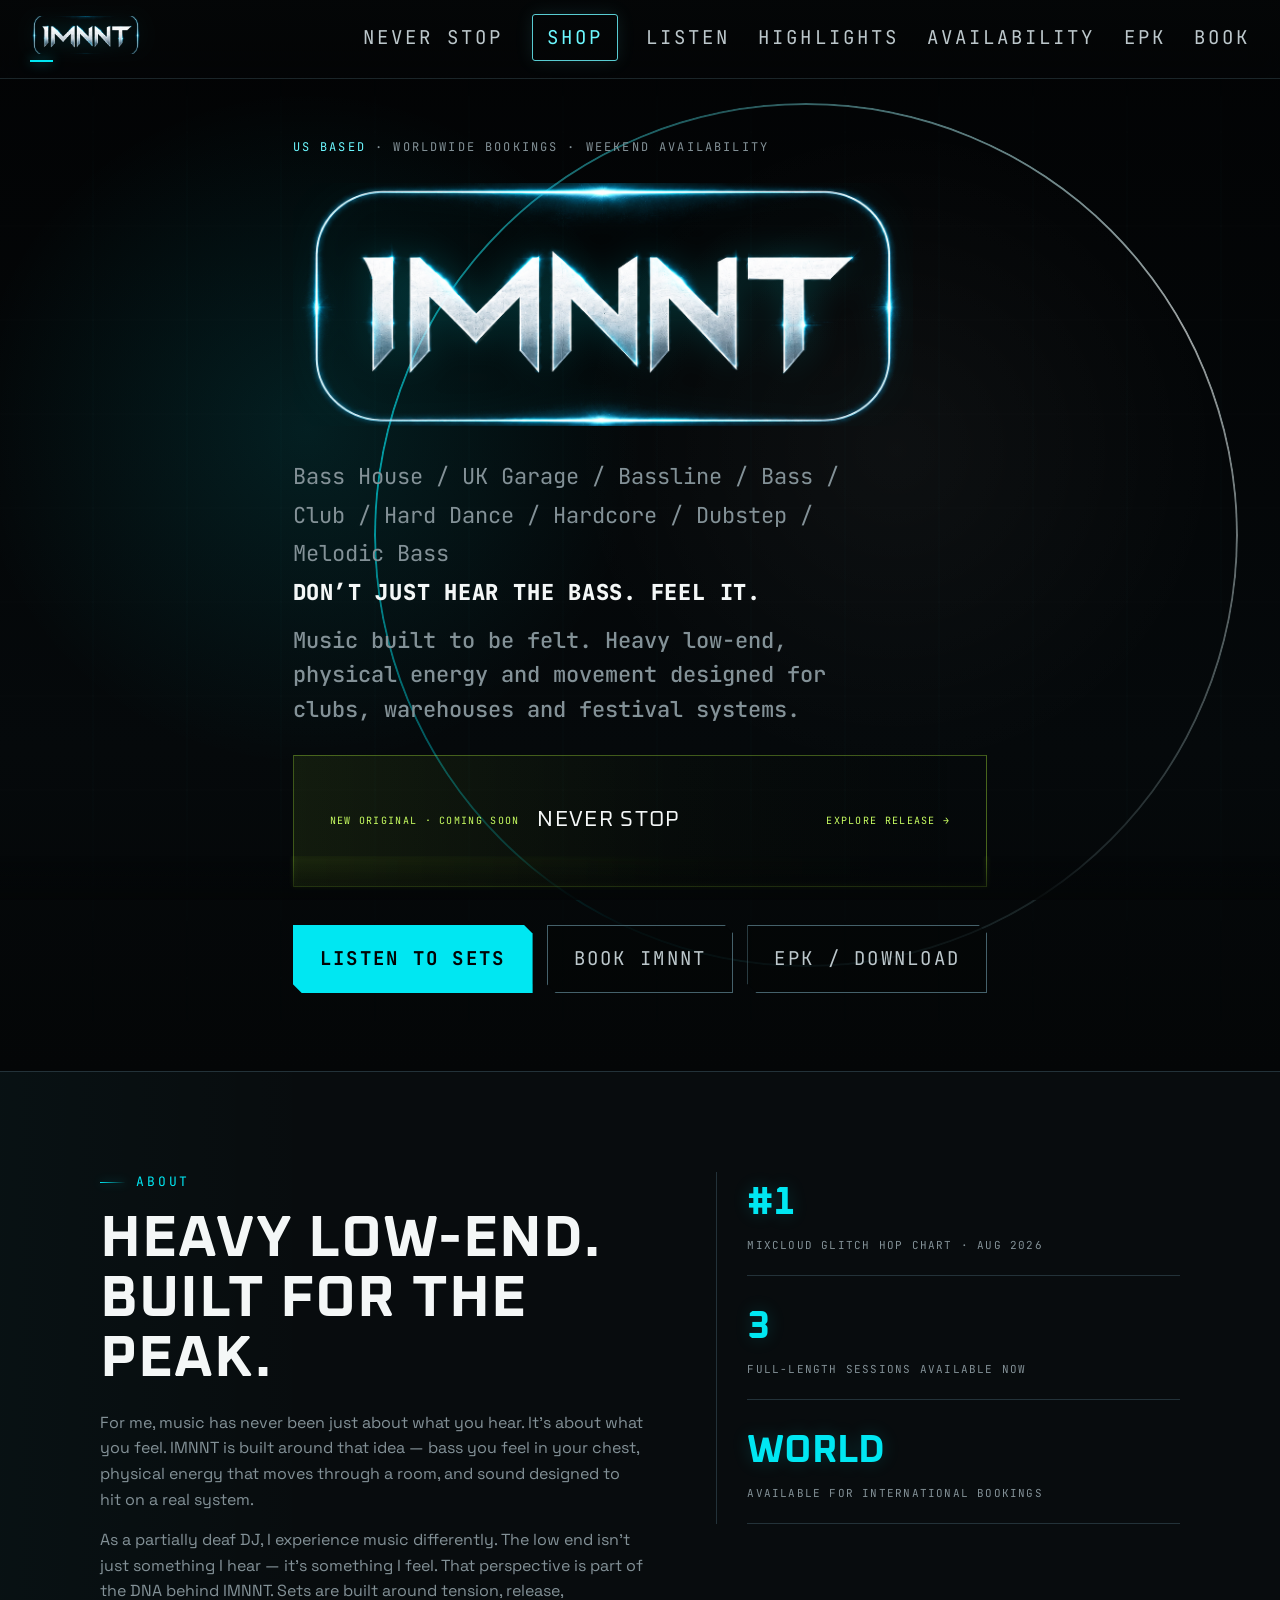
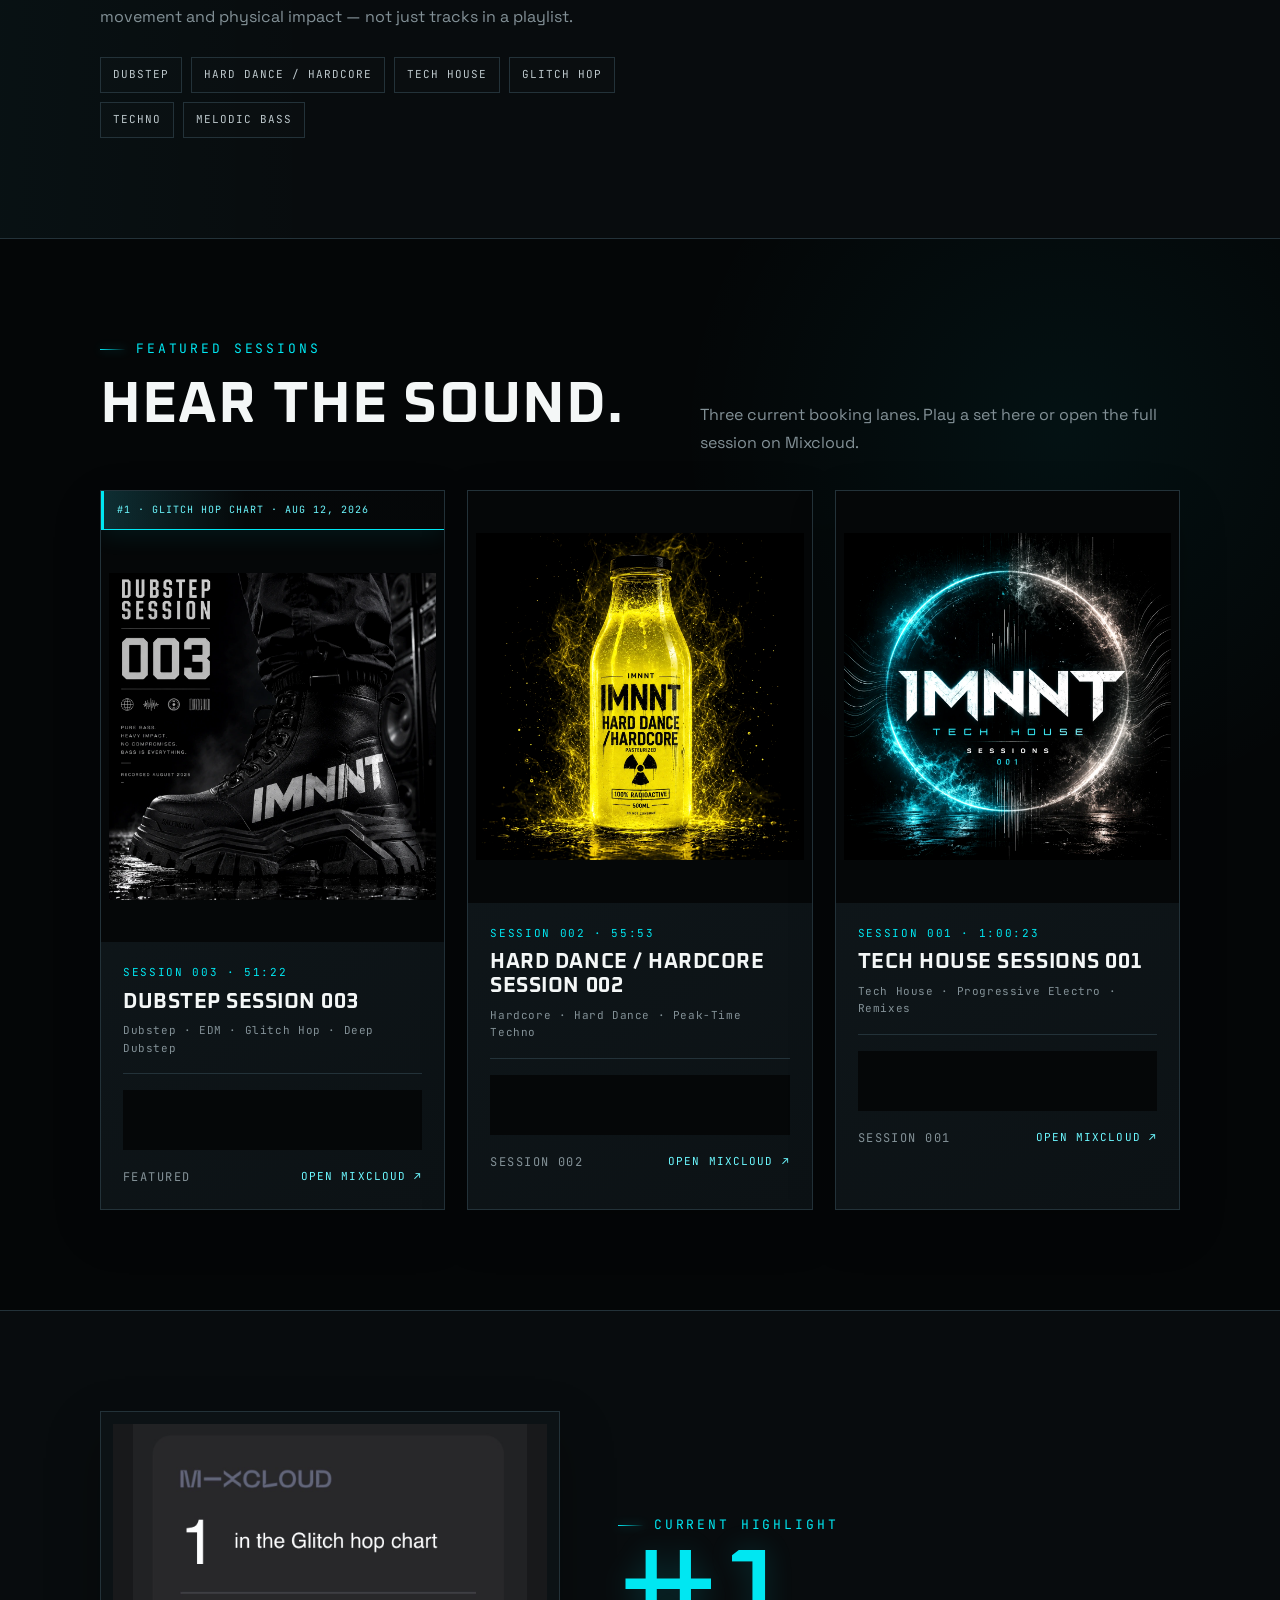
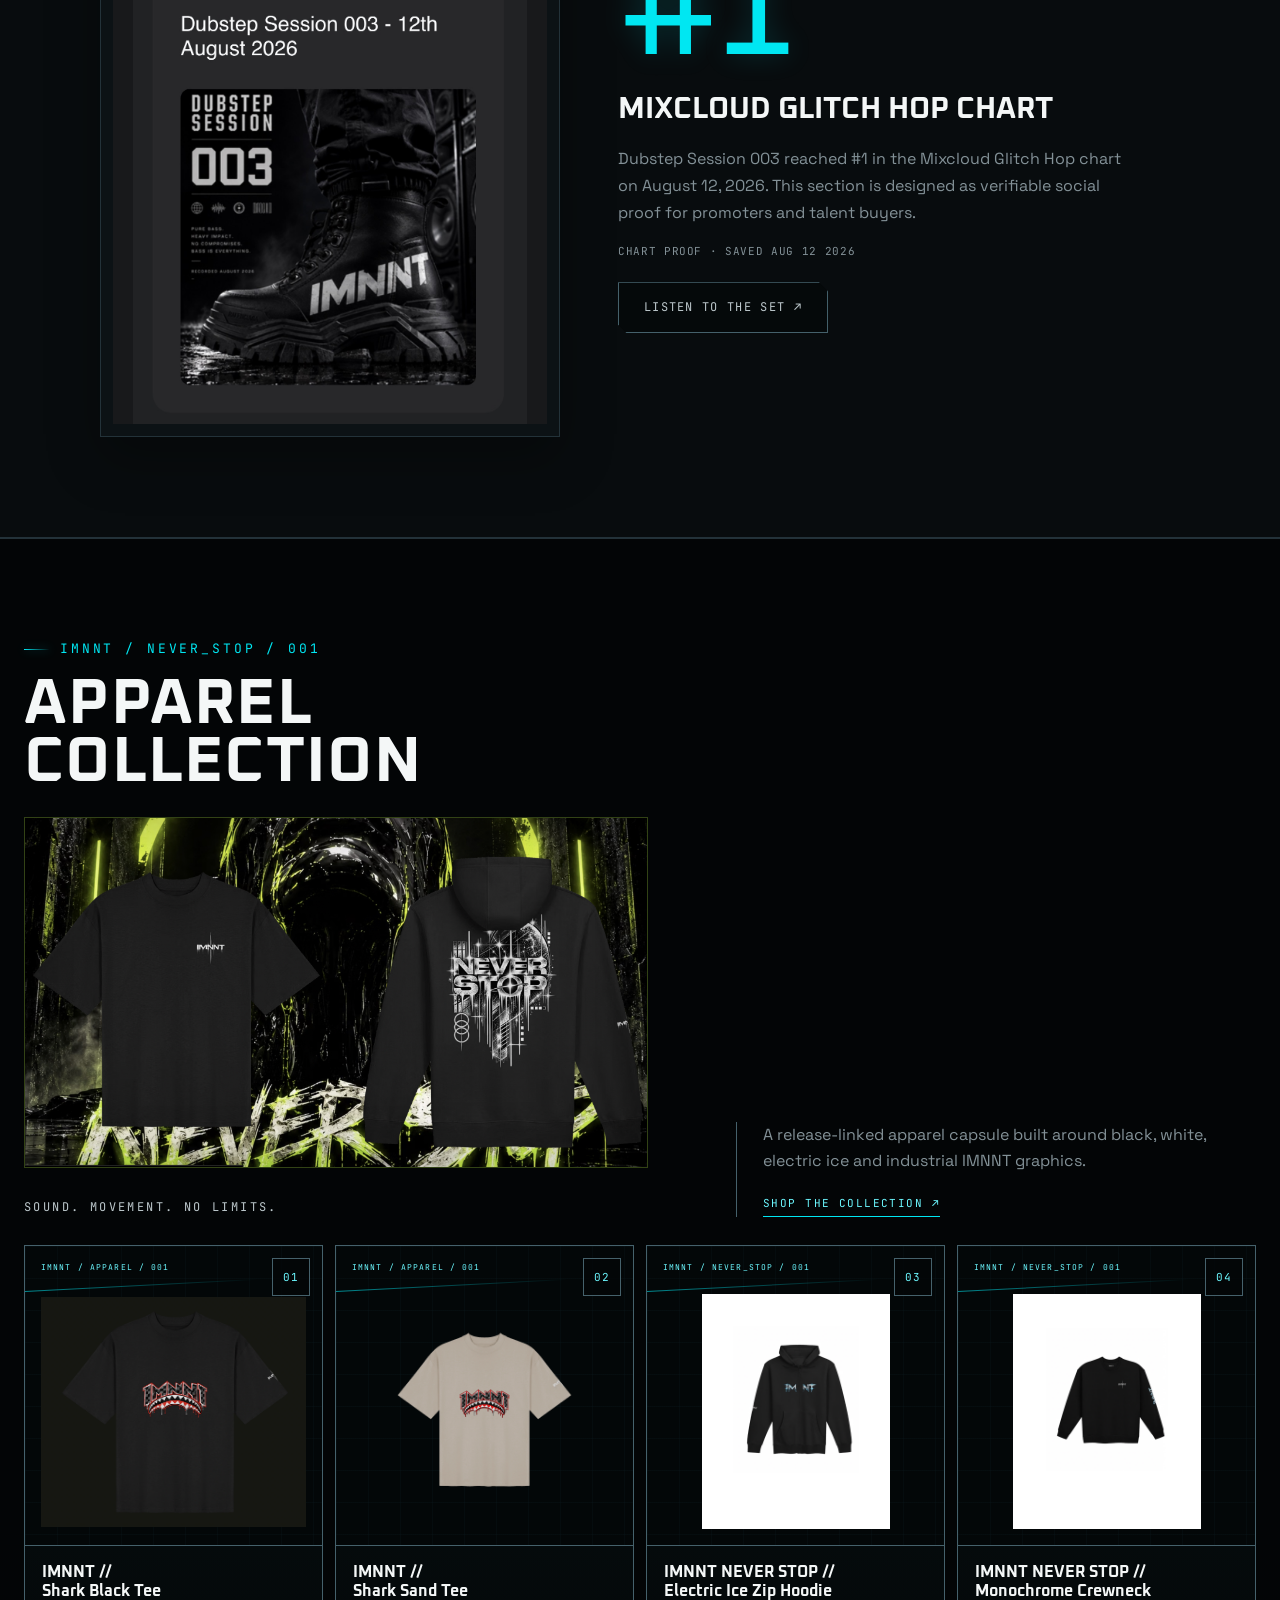
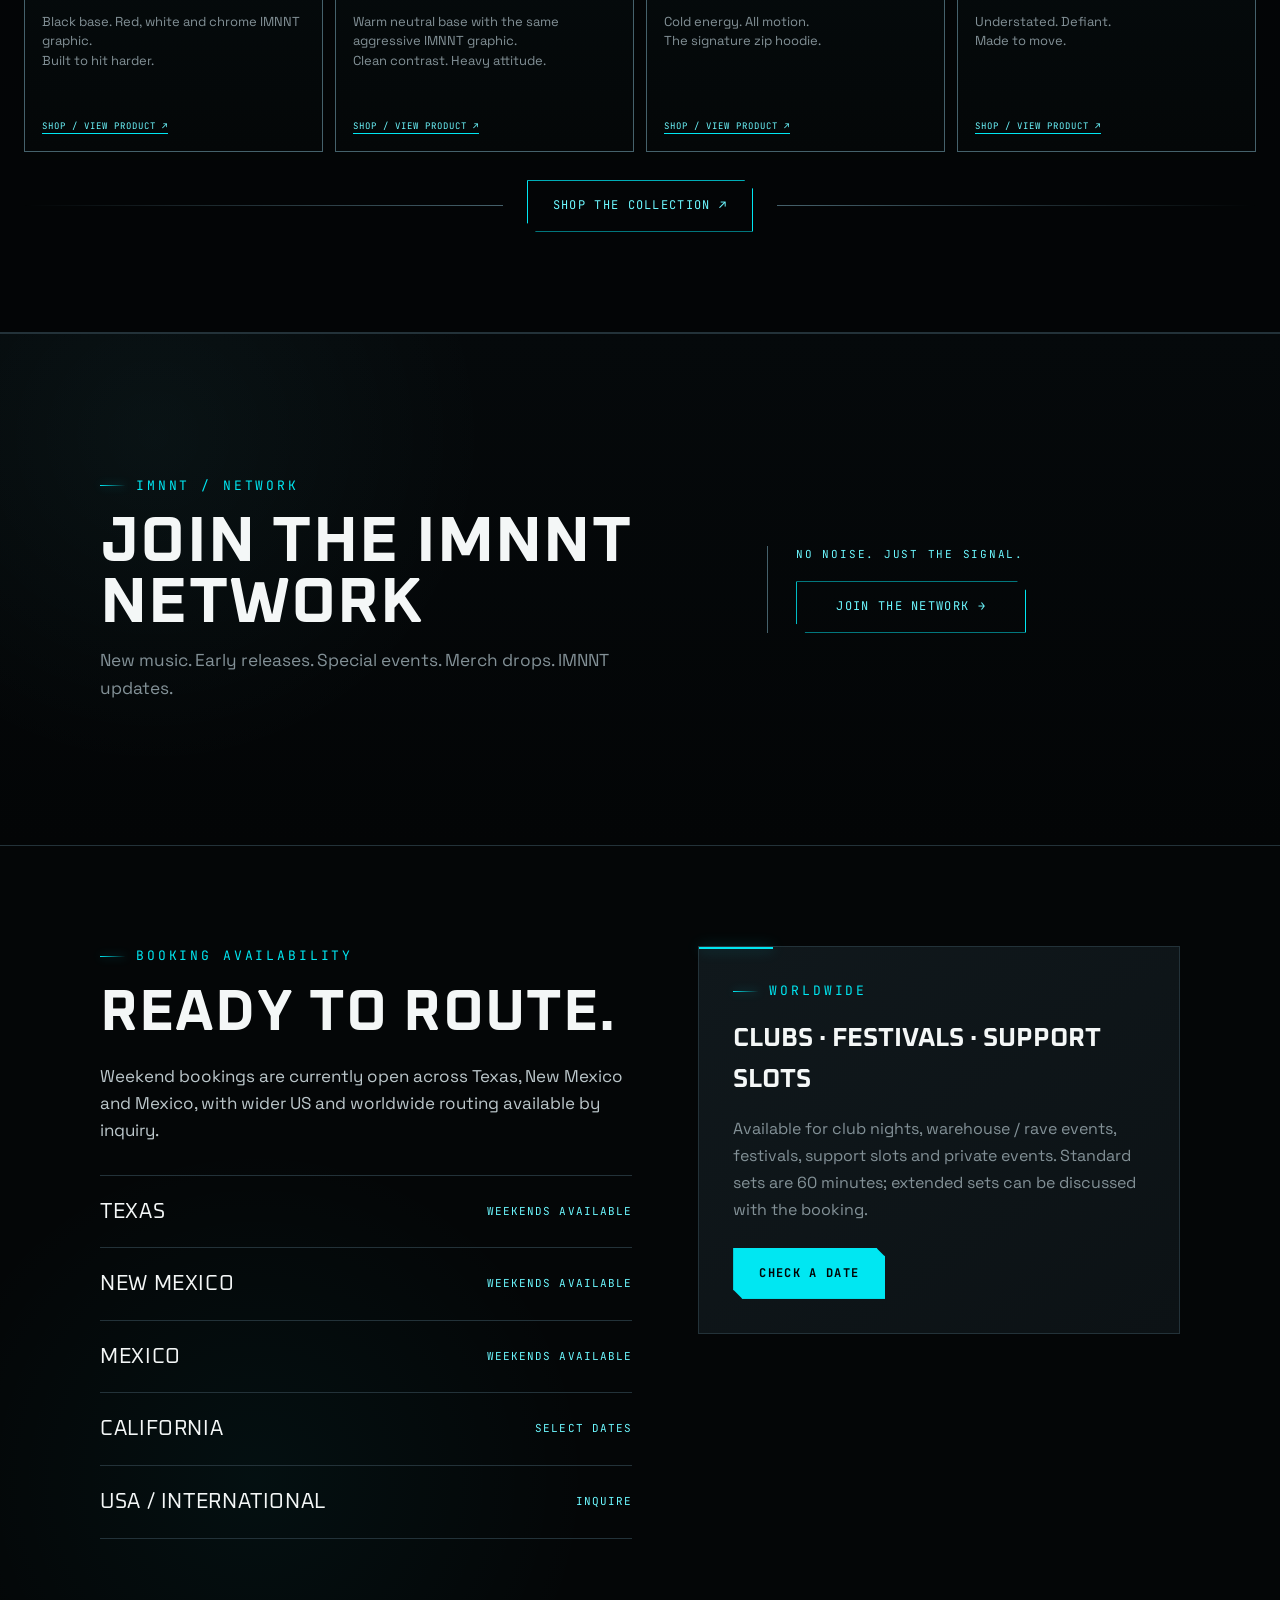
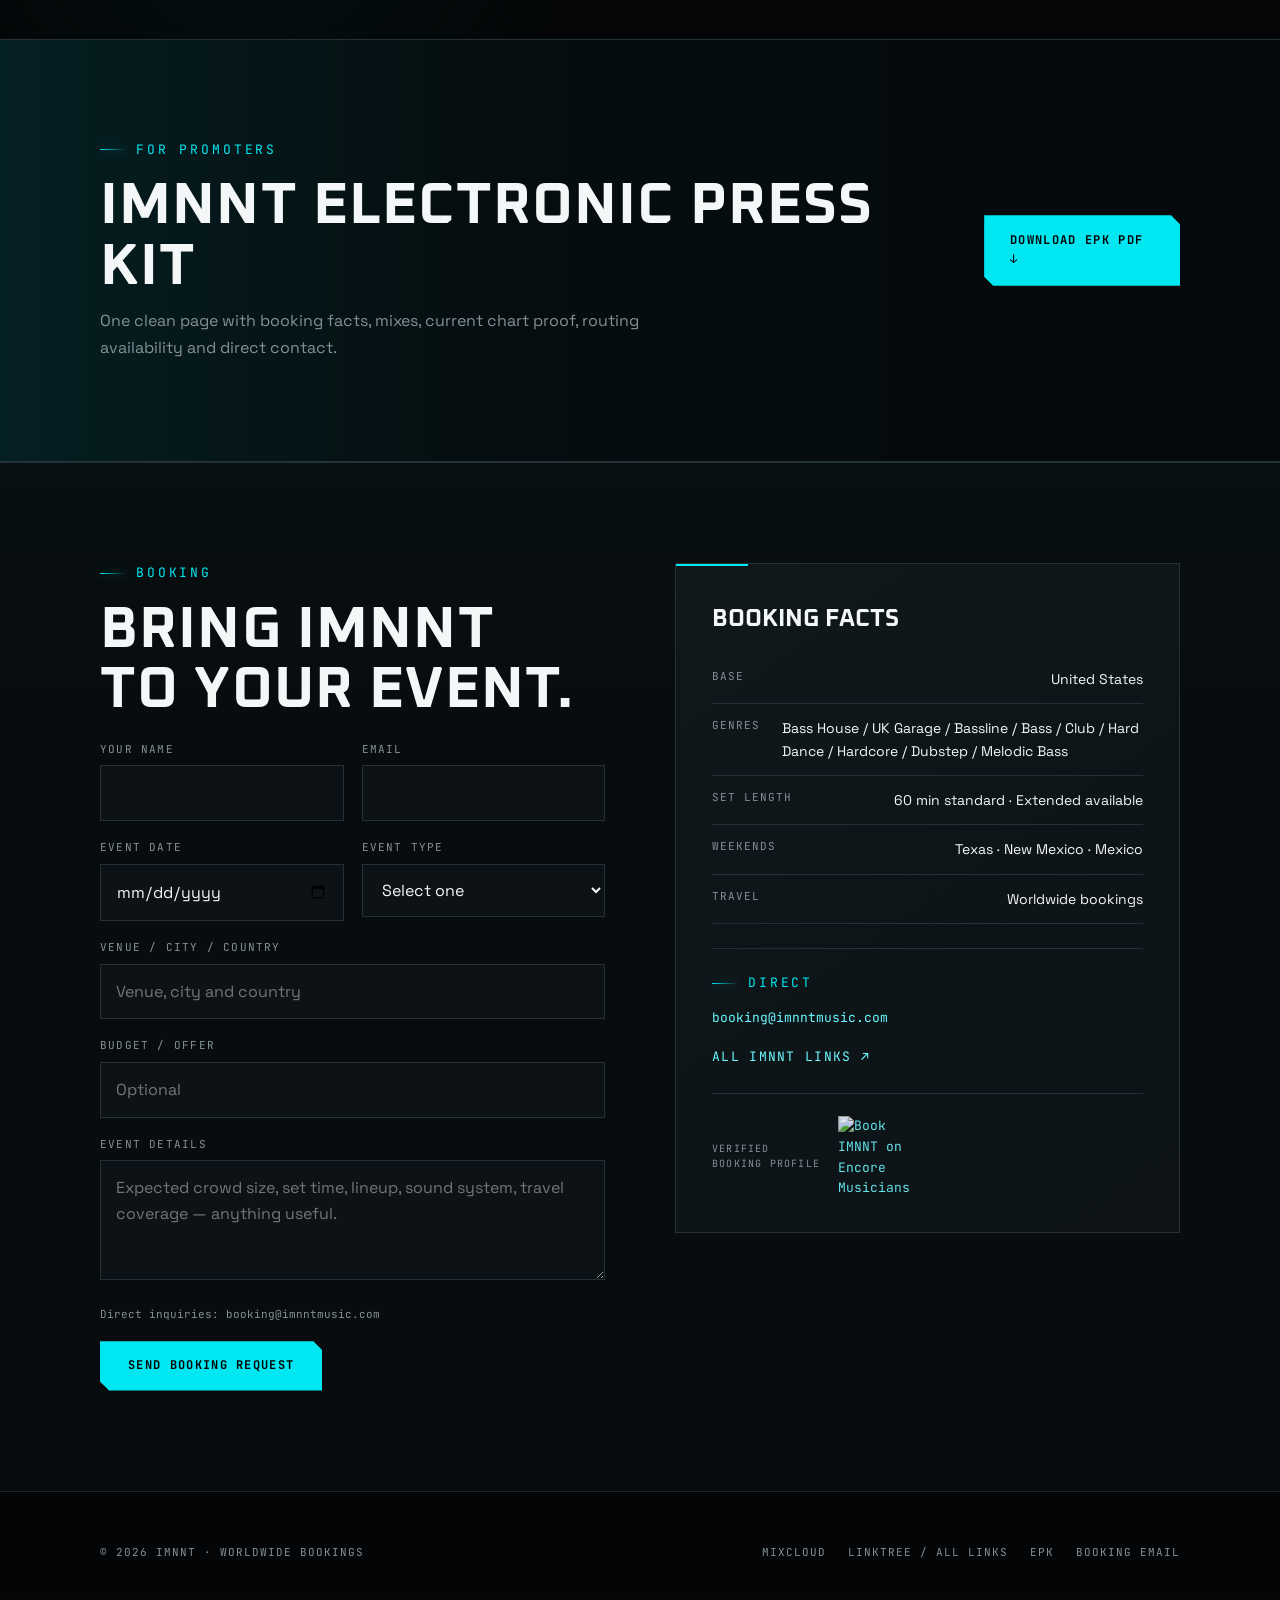
==== commit 769e3dc0: "Add files via upload" ====
--- a/index.html
+++ b/index.html
@@ -1,243 +1,412 @@
 <!DOCTYPE html>
 <html lang="en">
 <head>
-  <meta charset="UTF-8">
-  <meta name="viewport" content="width=device-width, initial-scale=1.0, viewport-fit=cover">
-  <title>Never Stop — IMNNT | Official Release</title>
-  <meta name="description" content="Never Stop, the new original release from electronic artist IMNNT. Listen, watch and explore the official release collection.">
-  <meta name="theme-color" content="#050605">
-  <meta name="robots" content="index,follow">
-  <link rel="canonical" href="https://www.imnntmusic.com/never-stop/">
-
-  <meta property="og:type" content="music.song">
-  <meta property="og:title" content="Never Stop — IMNNT | Official Release">
-  <meta property="og:description" content="Never Stop, the new original release from electronic artist IMNNT. Listen, watch and explore the official release collection.">
-  <meta property="og:url" content="https://www.imnntmusic.com/never-stop/">
-  <meta property="og:image" content="https://www.imnntmusic.com/assets/releases/never-stop/never-stop-campaign-art.png" id="og-image">
-  <meta property="og:site_name" content="IMNNT MUSIC">
-  <meta name="twitter:card" content="summary_large_image">
-  <meta name="twitter:title" content="Never Stop — IMNNT | Official Release">
-  <meta name="twitter:description" content="Never Stop, the new original release from electronic artist IMNNT. Listen, watch and explore the official release collection.">
-  <meta name="twitter:image" content="https://www.imnntmusic.com/assets/releases/never-stop/never-stop-campaign-art.png" id="twitter-image">
-
-  <link rel="icon" href="../favicon.ico" sizes="any">
-  <link rel="preconnect" href="https://fonts.googleapis.com">
-  <link rel="preconnect" href="https://fonts.gstatic.com" crossorigin>
-  <link href="https://fonts.googleapis.com/css2?family=Oxanium:wght@500;600;700&family=Space+Grotesk:wght@400;500;600;700&family=JetBrains+Mono:wght@400;500&display=swap" rel="stylesheet">
-  <link rel="stylesheet" href="../assets/release-v17.css?v=18">
-
-  <!-- ============================================================
-       TRACKING PLACEHOLDERS — DO NOT ADD FAKE IDS
-       ============================================================
-       GA4:       replace GA_MEASUREMENT_ID only when you have a real ID.
-       Meta:      replace META_PIXEL_ID only when you have a real ID.
-       TikTok:    replace TIKTOK_PIXEL_ID only when you have a real ID.
-
-       Event hooks are already implemented in ../assets/release.js for:
-       pre_save_click, spotify_click, apple_music_click, beatport_click,
-       youtube_click, merch_click, email_signup, video_play.
-       ============================================================ -->
-  <!-- Google tag (gtag.js) — ENABLE ONLY AFTER INSERTING REAL GA4 ID
-  <script async src="https://www.googletagmanager.com/gtag/js?id=GA_MEASUREMENT_ID"></script>
-  <script>
-    window.dataLayer = window.dataLayer || [];
-    function gtag(){dataLayer.push(arguments);}
-    gtag('js', new Date());
-    gtag('config', 'GA_MEASUREMENT_ID');
-  </script>
-  -->
-  <!-- Meta Pixel and TikTok Pixel: paste official snippets here after obtaining real IDs. -->
+<meta charset="UTF-8">
+<meta name="viewport" content="width=device-width, initial-scale=1.0">
+<title>IMNNT — DJ Bookings | Dubstep, Hard Dance & Tech House</title>
+<meta name="description" content="IMNNT is a US-based DJ available worldwide for clubs, festivals, warehouse events, support slots and private bookings. Dubstep, hard dance and tech house.">
+<meta name="theme-color" content="#040607">
+<meta property="og:title" content="IMNNT — DJ Bookings">
+<meta property="og:description" content="Dubstep. Hard Dance. Tech House. US-based and available worldwide.">
+<meta property="og:type" content="website">
+<meta property="og:url" content="https://imnntmusic.com/">
+<meta property="og:image" content="https://imnntmusic.com/assets/tech-house-session-001-full.png">
+<link rel="canonical" href="https://imnntmusic.com/">
+<link rel="preconnect" href="https://fonts.googleapis.com">
+<link rel="preconnect" href="https://fonts.gstatic.com" crossorigin>
+<link href="https://fonts.googleapis.com/css2?family=Oxanium:wght@500;600;700&family=Space+Grotesk:wght@400;500;600;700&family=JetBrains+Mono:wght@400;500&display=swap" rel="stylesheet">
+<link rel="stylesheet" href="assets/styles-v20.css?v=20">
+
+<style id="imnnt-merch-v14">
+/* V14 authoritative merch layout — intentionally inline to prevent stale CSS/cache */
+#shop.shop-preview-final{background:#030506;border-block:1px solid #233239;overflow:hidden}
+#shop .shop-final-wrap{
+  width:min(1720px,calc(100vw - 48px)) !important;
+  max-width:none !important;
+  margin:0 auto !important;
+  padding-left:0 !important;
+  padding-right:0 !important;
+}
+#shop .shop-final-head{
+  display:grid !important;
+  grid-template-columns:minmax(0,1.05fr) minmax(320px,.95fr) !important;
+  gap:44px !important;
+  align-items:end !important;
+  margin-bottom:28px !important;
+}
+#shop .shop-final-grid{
+  display:grid !important;
+  grid-template-columns:repeat(4,minmax(0,1fr)) !important;
+  gap:12px !important;
+  width:100% !important;
+  align-items:stretch !important;
+}
+#shop .shop-final-card{
+  display:flex !important;
+  flex-direction:column !important;
+  min-width:0 !important;
+  width:auto !important;
+  margin:0 !important;
+  border:1px solid #45616b !important;
+  background:linear-gradient(180deg,#061012,#040708) !important;
+  overflow:hidden !important;
+}
+#shop .shop-final-image{
+  position:relative !important;
+  width:100% !important;
+  height:300px !important;
+  aspect-ratio:auto !important;
+  overflow:hidden !important;
+  background:
+    linear-gradient(rgba(14,33,38,.22) 1px,transparent 1px),
+    linear-gradient(90deg,rgba(14,33,38,.22) 1px,transparent 1px),
+    #030708 !important;
+  background-size:32px 32px !important;
+  border-bottom:1px solid #45616b !important;
+}
+#shop .shop-final-image img{
+  display:block !important;
+  width:100% !important;
+  height:100% !important;
+  max-width:none !important;
+  object-fit:contain !important;
+  padding:48px 16px 16px !important;
+  margin:0 !important;
+  background:transparent !important;
+}
+#shop .shop-final-copy{
+  display:flex !important;
+  flex-direction:column !important;
+  flex:1 1 auto !important;
+  min-height:205px !important;
+  padding:17px !important;
+}
+#shop .shop-final-copy h3{
+  margin:0 0 12px !important;
+  font-size:clamp(16px,1.25vw,22px) !important;
+  line-height:1.14 !important;
+}
+#shop .shop-final-copy p{
+  margin:0 !important;
+  font-size:13px !important;
+  line-height:1.5 !important;
+  color:#839197 !important;
+}
+#shop .shop-final-copy a{
+  margin-top:auto !important;
+  padding-top:17px !important;
+}
+#shop .shop-final-cta-row{
+  display:grid !important;
+  grid-template-columns:1fr auto 1fr !important;
+  gap:24px !important;
+  align-items:center !important;
+  margin-top:28px !important;
+}
+@media (max-width:1100px){
+  #shop .shop-final-wrap{width:min(980px,calc(100vw - 40px)) !important}
+  #shop .shop-final-grid{grid-template-columns:repeat(2,minmax(0,1fr)) !important}
+}
+@media (max-width:760px){
+  #shop .shop-final-head{grid-template-columns:1fr !important;gap:20px !important}
+}
+@media (max-width:560px){
+  #shop .shop-final-grid{grid-template-columns:repeat(2,minmax(0,1fr)) !important;gap:8px !important}
+  #shop .shop-final-image{height:210px !important}
+  #shop .shop-final-copy{min-height:185px !important;padding:13px !important}
+  #shop .shop-final-copy h3{font-size:14px !important}
+  #shop .shop-final-copy p{font-size:11px !important}
+}
+@media (max-width:390px){
+  #shop .shop-final-grid{grid-template-columns:1fr !important}
+  #shop .shop-final-image{height:290px !important}
+}
+</style>
+
 </head>
 <body>
-  <a class="skip-link" href="#main">Skip to content</a>
-
-  <header class="release-header">
-    <a class="brand" href="../index.html" aria-label="IMNNT home">
-      <img src="../assets/imnnt-logo.png" alt="IMNNT" width="112" height="38">
+<header>
+  <a class="logo" href="#top" aria-label="IMNNT home"><img src="assets/imnnt-logo.png" alt="IMNNT logo"></a>
+  <nav aria-label="Main navigation"><ul>
+    <li><a href="never-stop/">Never Stop</a></li>
+    <li><a class="js-store-link nav-shop" href="https://imnntmusic-shop.fourthwall.com" target="_blank" rel="noopener">SHOP</a></li>
+    <li><a href="#mixes">Listen</a></li>
+    <li><a href="#highlights">Highlights</a></li>
+    <li><a href="#availability">Availability</a></li>
+    <li><a href="epk.html">EPK</a></li>
+    <li><a href="#booking">Book</a></li>
+  </ul></nav>
+</header>
+
+<main id="top">
+<section class="hero">
+  <div class="wrap">
+    <div class="hero-loc"><span>US BASED</span> · WORLDWIDE BOOKINGS · WEEKEND AVAILABILITY</div>
+    <div class="hero-logo"><img src="assets/imnnt-logo.png" alt="IMNNT logo"></div>
+    <p class="hero-tag">Bass House / UK Garage / Bassline / Bass / Club / Hard Dance / Hardcore / Dubstep / Melodic Bass <strong><span class="feel-bass-line">DON’T JUST HEAR THE BASS. FEEL IT.</span>
+<span class="feel-bass-sub">Music built to be felt. Heavy low-end, physical energy and movement designed for clubs, warehouses and festival systems.</span></strong></p>
+    <a class="release-callout" href="never-stop/" aria-label="Open Never Stop release page">
+      <span class="release-callout-kicker">NEW ORIGINAL · COMING SOON</span>
+      <span class="release-callout-title">NEVER STOP</span>
+      <span class="release-callout-action">EXPLORE RELEASE →</span>
     </a>
-    <nav aria-label="Release navigation">
-      <a href="#listen">Listen</a>
-      <a href="#video">Video</a>
-      <a href="#merch">Merch</a>
-      <a href="../index.html">Main site</a>
-    </nav>
-  </header>
-
-  <main id="main">
-    <section class="release-hero" aria-labelledby="release-title">
-      <div class="hero-noise" aria-hidden="true"></div>
-      <div class="release-shell hero-grid">
-        <div class="hero-copy">
-          <div class="signal-line"><span>IMNNT</span><span id="hero-status">NEW SINGLE · COMING SOON</span></div>
-          <p class="micro">IMNNT MUSIC / 2026 / 140 BPM</p>
-          <h1 id="release-title">NEVER<br>STOP</h1>
-          <p class="hero-deck" id="hero-deck">Dark electronic pressure. Relentless movement. No release without tension.</p>
-          <div class="hero-actions">
-            <a class="cta cta-primary js-presave" href="#listen" data-track="pre_save_click">PRE-SAVE NEVER STOP</a>
-            <a class="cta cta-secondary" href="#video">WATCH TEASER</a>
-          </div>
-          <div class="hero-data" aria-label="Release information">
-            <span id="hero-artist">IMNNT</span>
-            <span id="hero-bpm">140 BPM</span>
-            <span id="hero-year">2026</span>
-            <span id="hero-label">IMNNT MUSIC</span>
-          </div>
-        </div>
-
-        <div class="cover-stage">
-          <div class="cover-index" aria-hidden="true">NS / 001</div>
-          <div class="cover-frame">
-            <img id="cover-art" src="../assets/releases/never-stop/cover-placeholder.svg" alt="Never Stop by IMNNT — pre-release campaign artwork" width="1792" height="3072" fetchpriority="high">
-            <div class="scanline" aria-hidden="true"></div>
-            <div class="corner corner-a" aria-hidden="true"></div>
-            <div class="corner corner-b" aria-hidden="true"></div>
-          </div>
-          <div class="signal-bars" aria-hidden="true">
-            <i></i><i></i><i></i><i></i><i></i><i></i><i></i><i></i><i></i><i></i><i></i><i></i>
-          </div>
-        </div>
+    <div class="hero-cta">
+      <a href="#mixes" class="btn btn-primary">Listen to sets</a>
+      <a href="#booking" class="btn btn-ghost">Book IMNNT</a>
+      <a href="epk.html" class="btn btn-ghost">EPK / Download</a>
+    </div>
+    <div class="eq" aria-hidden="true"><span style="animation-delay:0.000s;animation-duration:0.85s"></span><span style="animation-delay:0.035s;animation-duration:0.92s"></span><span style="animation-delay:0.070s;animation-duration:0.99s"></span><span style="animation-delay:0.105s;animation-duration:1.06s"></span><span style="animation-delay:0.140s;animation-duration:1.13s"></span><span style="animation-delay:0.175s;animation-duration:1.20s"></span><span style="animation-delay:0.210s;animation-duration:1.27s"></span><span style="animation-delay:0.245s;animation-duration:1.34s"></span><span style="animation-delay:0.280s;animation-duration:1.41s"></span><span style="animation-delay:0.315s;animation-duration:0.85s"></span><span style="animation-delay:0.350s;animation-duration:0.92s"></span><span style="animation-delay:0.385s;animation-duration:0.99s"></span><span style="animation-delay:0.420s;animation-duration:1.06s"></span><span style="animation-delay:0.455s;animation-duration:1.13s"></span><span style="animation-delay:0.490s;animation-duration:1.20s"></span><span style="animation-delay:0.525s;animation-duration:1.27s"></span><span style="animation-delay:0.560s;animation-duration:1.34s"></span><span style="animation-delay:0.000s;animation-duration:1.41s"></span><span style="animation-delay:0.035s;animation-duration:0.85s"></span><span style="animation-delay:0.070s;animation-duration:0.92s"></span><span style="animation-delay:0.105s;animation-duration:0.99s"></span><span style="animation-delay:0.140s;animation-duration:1.06s"></span><span style="animation-delay:0.175s;animation-duration:1.13s"></span><span style="animation-delay:0.210s;animation-duration:1.20s"></span><span style="animation-delay:0.245s;animation-duration:1.27s"></span><span style="animation-delay:0.280s;animation-duration:1.34s"></span><span style="animation-delay:0.315s;animation-duration:1.41s"></span><span style="animation-delay:0.350s;animation-duration:0.85s"></span><span style="animation-delay:0.385s;animation-duration:0.92s"></span><span style="animation-delay:0.420s;animation-duration:0.99s"></span><span style="animation-delay:0.455s;animation-duration:1.06s"></span><span style="animation-delay:0.490s;animation-duration:1.13s"></span><span style="animation-delay:0.525s;animation-duration:1.20s"></span><span style="animation-delay:0.560s;animation-duration:1.27s"></span><span style="animation-delay:0.000s;animation-duration:1.34s"></span><span style="animation-delay:0.035s;animation-duration:1.41s"></span><span style="animation-delay:0.070s;animation-duration:0.85s"></span><span style="animation-delay:0.105s;animation-duration:0.92s"></span><span style="animation-delay:0.140s;animation-duration:0.99s"></span><span style="animation-delay:0.175s;animation-duration:1.06s"></span><span style="animation-delay:0.210s;animation-duration:1.13s"></span><span style="animation-delay:0.245s;animation-duration:1.20s"></span><span style="animation-delay:0.280s;animation-duration:1.27s"></span><span style="animation-delay:0.315s;animation-duration:1.34s"></span><span style="animation-delay:0.350s;animation-duration:1.41s"></span><span style="animation-delay:0.385s;animation-duration:0.85s"></span><span style="animation-delay:0.420s;animation-duration:0.92s"></span><span style="animation-delay:0.455s;animation-duration:0.99s"></span><span style="animation-delay:0.490s;animation-duration:1.06s"></span><span style="animation-delay:0.525s;animation-duration:1.13s"></span><span style="animation-delay:0.560s;animation-duration:1.20s"></span><span style="animation-delay:0.000s;animation-duration:1.27s"></span><span style="animation-delay:0.035s;animation-duration:1.34s"></span><span style="animation-delay:0.070s;animation-duration:1.41s"></span><span style="animation-delay:0.105s;animation-duration:0.85s"></span><span style="animation-delay:0.140s;animation-duration:0.92s"></span><span style="animation-delay:0.175s;animation-duration:0.99s"></span><span style="animation-delay:0.210s;animation-duration:1.06s"></span><span style="animation-delay:0.245s;animation-duration:1.13s"></span><span style="animation-delay:0.280s;animation-duration:1.20s"></span><span style="animation-delay:0.315s;animation-duration:1.27s"></span><span style="animation-delay:0.350s;animation-duration:1.34s"></span><span style="animation-delay:0.385s;animation-duration:1.41s"></span><span style="animation-delay:0.420s;animation-duration:0.85s"></span><span style="animation-delay:0.455s;animation-duration:0.92s"></span><span style="animation-delay:0.490s;animation-duration:0.99s"></span><span style="animation-delay:0.525s;animation-duration:1.06s"></span><span style="animation-delay:0.560s;animation-duration:1.13s"></span><span style="animation-delay:0.000s;animation-duration:1.20s"></span><span style="animation-delay:0.035s;animation-duration:1.27s"></span><span style="animation-delay:0.070s;animation-duration:1.34s"></span><span style="animation-delay:0.105s;animation-duration:1.41s"></span><span style="animation-delay:0.140s;animation-duration:0.85s"></span><span style="animation-delay:0.175s;animation-duration:0.92s"></span><span style="animation-delay:0.210s;animation-duration:0.99s"></span><span style="animation-delay:0.245s;animation-duration:1.06s"></span><span style="animation-delay:0.280s;animation-duration:1.13s"></span><span style="animation-delay:0.315s;animation-duration:1.20s"></span><span style="animation-delay:0.350s;animation-duration:1.27s"></span><span style="animation-delay:0.385s;animation-duration:1.34s"></span><span style="animation-delay:0.420s;animation-duration:1.41s"></span><span style="animation-delay:0.455s;animation-duration:0.85s"></span><span style="animation-delay:0.490s;animation-duration:0.92s"></span><span style="animation-delay:0.525s;animation-duration:0.99s"></span><span style="animation-delay:0.560s;animation-duration:1.06s"></span><span style="animation-delay:0.000s;animation-duration:1.13s"></span><span style="animation-delay:0.035s;animation-duration:1.20s"></span><span style="animation-delay:0.070s;animation-duration:1.27s"></span><span style="animation-delay:0.105s;animation-duration:1.34s"></span><span style="animation-delay:0.140s;animation-duration:1.41s"></span><span style="animation-delay:0.175s;animation-duration:0.85s"></span><span style="animation-delay:0.210s;animation-duration:0.92s"></span><span style="animation-delay:0.245s;animation-duration:0.99s"></span><span style="animation-delay:0.280s;animation-duration:1.06s"></span><span style="animation-delay:0.315s;animation-duration:1.13s"></span><span style="animation-delay:0.350s;animation-duration:1.20s"></span></div>
+  </div>
+</section>
+
+<section class="about" id="about">
+  <div class="wrap about-grid">
+    <div>
+      <div class="eyebrow">About</div>
+      <h2>Heavy low-end.<br>Built for the peak.</h2>
+      <p>For me, music has never been just about what you hear. It’s about what you feel. IMNNT is built around that idea — bass you feel in your chest, physical energy that moves through a room, and sound designed to hit on a real system.</p>
+      <p>As a partially deaf DJ, I experience music differently. The low end isn’t just something I hear — it’s something I feel. That perspective is part of the DNA behind IMNNT. Sets are built around tension, release, movement and physical impact — not just tracks in a playlist.</p>
+      <div class="tags"><span class="tag">Dubstep</span><span class="tag">Hard Dance / Hardcore</span><span class="tag">Tech House</span><span class="tag">Glitch Hop</span><span class="tag">Techno</span><span class="tag">MELODIC BASS</span></div>
+    </div>
+    <div class="stats">
+      <div class="stat"><div class="stat-value">#1</div><div class="stat-label">Mixcloud Glitch Hop chart · Aug 2026</div></div>
+      <div class="stat"><div class="stat-value">3</div><div class="stat-label">Full-length sessions available now</div></div>
+      <div class="stat"><div class="stat-value">WORLD</div><div class="stat-label">Available for international bookings</div></div>
+    </div>
+  </div>
+</section>
+
+<section id="mixes">
+  <div class="wrap">
+    <div class="section-head">
+      <div><div class="eyebrow">Featured Sessions</div><h2>Hear the sound.</h2></div>
+      <p>Three current booking lanes. Play a set here or open the full session on Mixcloud.</p>
+    </div>
+    <div class="mix-grid">
+      <article class="mix-card">
+        <div class="chart-badge">#1 · Glitch Hop Chart · Aug 12, 2026</div>
+        <a class="mix-art" href="https://www.mixcloud.com/imnntmusic/dubstep-session-003/" target="_blank" rel="noopener"><img src="assets/dubstep-003.webp" alt="Dubstep Session 003 cover artwork" loading="lazy"></a>
+        <div class="mix-card-body"><div class="mix-no">Session 003 · 51:22</div><h3>Dubstep Session 003</h3><div class="mix-meta">Dubstep · EDM · Glitch Hop · Deep Dubstep</div>
+          <div class="player"><iframe title="Dubstep Session 003 on Mixcloud" loading="lazy" src="https://www.mixcloud.com/widget/iframe/?hide_cover=1&mini=1&light=0&feed=%2Fimnntmusic%2Fdubstep-session-003%2F" allow="autoplay"></iframe></div>
+          <div class="mix-actions"><span class="kicker">Featured</span><a class="text-link" href="https://www.mixcloud.com/imnntmusic/dubstep-session-003/" target="_blank" rel="noopener">Open Mixcloud ↗</a></div>
+        </div>
+      </article>
+      <article class="mix-card">
+        <a class="mix-art" href="https://www.mixcloud.com/imnntmusic/imnnt-hard-dance-hardcore-session-002/" target="_blank" rel="noopener"><img src="assets/hard-dance-002.webp" alt="Hard Dance / Hardcore Session 002 cover artwork" loading="lazy"></a>
+        <div class="mix-card-body"><div class="mix-no">Session 002 · 55:53</div><h3>Hard Dance / Hardcore Session 002</h3><div class="mix-meta">Hardcore · Hard Dance · Peak-Time Techno</div>
+          <div class="player"><iframe title="Hard Dance / Hardcore Session 002 on Mixcloud" loading="lazy" src="https://www.mixcloud.com/widget/iframe/?hide_cover=1&mini=1&light=0&feed=%2Fimnntmusic%2Fimnnt-hard-dance-hardcore-session-002%2F" allow="autoplay"></iframe></div>
+          <div class="mix-actions"><span class="kicker">Session 002</span><a class="text-link" href="https://www.mixcloud.com/imnntmusic/imnnt-hard-dance-hardcore-session-002/" target="_blank" rel="noopener">Open Mixcloud ↗</a></div>
+        </div>
+      </article>
+      <article class="mix-card">
+        <a class="mix-art" href="https://www.mixcloud.com/imnntmusic/imnnt-tech-house-sessions-001/" target="_blank" rel="noopener"><img src="assets/tech-house-001.webp" alt="Tech House Sessions 001 cover artwork" loading="lazy"></a>
+        <div class="mix-card-body"><div class="mix-no">Session 001 · 1:00:23</div><h3>Tech House Sessions 001</h3><div class="mix-meta">Tech House · Progressive Electro · Remixes</div>
+          <div class="player"><iframe title="Tech House Sessions 001 on Mixcloud" loading="lazy" src="https://www.mixcloud.com/widget/iframe/?hide_cover=1&mini=1&light=0&feed=%2Fimnntmusic%2Fimnnt-tech-house-sessions-001%2F" allow="autoplay"></iframe></div>
+          <div class="mix-actions"><span class="kicker">Session 001</span><a class="text-link" href="https://www.mixcloud.com/imnntmusic/imnnt-tech-house-sessions-001/" target="_blank" rel="noopener">Open Mixcloud ↗</a></div>
+        </div>
+      </article>
+    </div>
+  </div>
+</section>
+
+<section class="highlights" id="highlights">
+  <div class="wrap highlight-grid">
+    <div class="proof-frame"><img src="assets/chart-glitch-hop-1.jpg" alt="Mixcloud chart screenshot showing Dubstep Session 003 at number 1 in the Glitch Hop chart" loading="lazy"></div>
+    <div class="highlight-copy"><div class="eyebrow">Current Highlight</div><div class="rank">#1</div><h3>Mixcloud Glitch Hop Chart</h3><p>Dubstep Session 003 reached #1 in the Mixcloud Glitch Hop chart on August 12, 2026. This section is designed as verifiable social proof for promoters and talent buyers.</p><div class="proof-note">CHART PROOF · SAVED AUG 12 2026</div><a class="btn btn-ghost" href="https://www.mixcloud.com/imnntmusic/dubstep-session-003/" target="_blank" rel="noopener" style="margin-top:22px">Listen to the set ↗</a></div>
+  </div>
+</section>
+
+
+
+<section class="shop-preview shop-preview-final" id="shop" aria-labelledby="shop-title">
+  <div class="wrap shop-final-wrap">
+    <div class="shop-final-head">
+      <div class="shop-final-title">
+        <div class="eyebrow">IMNNT / NEVER_STOP / 001</div>
+        <h2 id="shop-title">APPAREL COLLECTION</h2>
+
+<div class="merch-feature-visual">
+  <img src="assets/merch/never-stop-merch-feature.png"
+       alt="IMNNT Never Stop black tee and hoodie"
+       loading="lazy">
+</div>
+
+        <p>SOUND. MOVEMENT. NO LIMITS.</p>
       </div>
-    </section>
-
-    <section class="release-facts" aria-label="Release details">
-      <div class="release-shell fact-grid">
-        <div><span>TRACK</span><strong id="fact-title">NEVER STOP</strong></div>
-        <div><span>ARTIST</span><strong id="fact-artist">IMNNT</strong></div>
-        <div><span>TEMPO</span><strong id="fact-bpm">140 BPM</strong></div>
-        <div><span>YEAR</span><strong id="fact-year">2026</strong></div>
-        <div><span>LABEL</span><strong id="fact-label">IMNNT MUSIC</strong></div>
+      <div class="shop-final-intro">
+        <p>A release-linked apparel capsule built around black, white, electric ice and industrial IMNNT graphics.</p>
+        <a class="shop-text-link" href="https://imnntmusic-shop.fourthwall.com" target="_blank" rel="noopener">SHOP THE COLLECTION ↗</a>
       </div>
-    </section>
-
-    <section class="manifesto" id="about">
-      <div class="release-shell split-grid">
-        <div>
-          <div class="section-code">01 / SIGNAL</div>
-          <h2>ABOUT THE RELEASE</h2>
-        </div>
-        <p class="manifesto-copy" id="release-description">Never Stop is the next chapter of IMNNT — a dark, high-energy electronic record built around relentless movement, tension and release.</p>
+    </div>
+
+    <div class="shop-final-grid">
+      <article class="shop-final-card">
+        <div class="shop-final-image">
+          <span class="shop-final-code">IMNNT / APPAREL / 001</span>
+          <span class="shop-final-number">01</span>
+          <img src="assets/merch/imnnt-shark-black-tee.png"
+               alt="Black IMNNT graphic tee"
+               loading="lazy">
+        </div>
+        <div class="shop-final-copy">
+          <h3>IMNNT //<br>Shark Black Tee</h3>
+          <p>Black base. Red, white and chrome IMNNT graphic.<br>Built to hit harder.</p>
+          <a href="https://imnntmusic-shop.fourthwall.com" target="_blank" rel="noopener">SHOP / VIEW PRODUCT ↗</a>
+        </div>
+      </article>
+
+      <article class="shop-final-card">
+        <div class="shop-final-image">
+          <span class="shop-final-code">IMNNT / APPAREL / 001</span>
+          <span class="shop-final-number">02</span>
+          <img src="assets/merch/imnnt-shark-sand-tee.png"
+               alt="Sand IMNNT graphic tee"
+               loading="lazy">
+        </div>
+        <div class="shop-final-copy">
+          <h3>IMNNT //<br>Shark Sand Tee</h3>
+          <p>Warm neutral base with the same aggressive IMNNT graphic.<br>Clean contrast. Heavy attitude.</p>
+          <a href="https://imnntmusic-shop.fourthwall.com" target="_blank" rel="noopener">SHOP / VIEW PRODUCT ↗</a>
+        </div>
+      </article>
+
+      <article class="shop-final-card">
+        <div class="shop-final-image">
+          <span class="shop-final-code">IMNNT / NEVER_STOP / 001</span>
+          <span class="shop-final-number">03</span>
+          <img src="assets/merch/electric-ice-zip-hoodie.png" alt="IMNNT NEVER STOP Electric Ice Zip Hoodie" loading="lazy">
+        </div>
+        <div class="shop-final-copy">
+          <h3>IMNNT NEVER STOP //<br>Electric Ice Zip Hoodie</h3>
+          <p>Cold energy. All motion.<br>The signature zip hoodie.</p>
+          <a href="https://imnntmusic-shop.fourthwall.com" target="_blank" rel="noopener">SHOP / VIEW PRODUCT ↗</a>
+        </div>
+      </article>
+
+      <article class="shop-final-card">
+        <div class="shop-final-image">
+          <span class="shop-final-code">IMNNT / NEVER_STOP / 001</span>
+          <span class="shop-final-number">04</span>
+          <img src="assets/merch/monochrome-crewneck.png" alt="IMNNT NEVER STOP Monochrome Crewneck" loading="lazy">
+        </div>
+        <div class="shop-final-copy">
+          <h3>IMNNT NEVER STOP //<br>Monochrome Crewneck</h3>
+          <p>Understated. Defiant.<br>Made to move.</p>
+          <a href="https://imnntmusic-shop.fourthwall.com" target="_blank" rel="noopener">SHOP / VIEW PRODUCT ↗</a>
+        </div>
+      </article>
+    </div>
+
+    <div class="shop-final-cta-row">
+      <span></span>
+      <a class="btn btn-shop" href="https://imnntmusic-shop.fourthwall.com" target="_blank" rel="noopener">SHOP THE COLLECTION ↗</a>
+      <span></span>
+    </div>
+  </div>
+</section>
+
+
+<section class="network-cta" id="network" aria-labelledby="network-title">
+  <div class="wrap">
+    <div class="network-panel">
+      <div class="network-copy">
+        <div class="eyebrow">IMNNT / NETWORK</div>
+        <h2 id="network-title">JOIN THE IMNNT NETWORK</h2>
+        <p>New music. Early releases. Special events. Merch drops. IMNNT updates.</p>
       </div>
-    </section>
-
-    <section class="listen-section" id="listen">
-      <div class="release-shell">
-        <div class="section-heading">
-          <div><div class="section-code">02 / TRANSMISSION</div><h2 id="listen-heading">COMING SOON</h2></div>
-          <p id="listen-subcopy">Pre-save now. Platform links activate here on release.</p>
-        </div>
-
-        <div class="platform-grid" id="platform-grid">
-          <a class="platform-card js-presave" href="#" data-track="pre_save_click" data-role="presave"><span>PRE-SAVE</span><strong>SPOTIFY</strong><em>↗</em></a>
-          <a class="platform-card is-disabled" href="#" data-platform="apple" data-track="apple_music_click" aria-disabled="true"><span>LISTEN</span><strong>APPLE MUSIC</strong><em>↗</em></a>
-          <a class="platform-card is-disabled" href="#" data-platform="beatport" data-track="beatport_click" aria-disabled="true"><span>BUY / STREAM</span><strong>BEATPORT</strong><em>↗</em></a>
-          <a class="platform-card is-disabled" href="#" data-platform="soundcloud" aria-disabled="true"><span>LISTEN</span><strong>SOUNDCLOUD</strong><em>↗</em></a>
-          <a class="platform-card is-disabled" href="#" data-platform="youtube" data-track="youtube_click" aria-disabled="true"><span>WATCH</span><strong>YOUTUBE</strong><em>↗</em></a>
-        </div>
-
-        <div class="spotify-slot" id="spotify-slot" aria-live="polite">
-          <div class="slot-label">SPOTIFY PLAYER</div>
-          <p>Player activates when the Spotify embed URL is added to the release configuration.</p>
-        </div>
+      <div class="network-action">
+        <span>NO NOISE. JUST THE SIGNAL.</span>
+        <a class="btn network-btn" href="join/">JOIN THE NETWORK →</a>
       </div>
-    </section>
-
-    
-    <section class="video-section" id="video">
-      <div class="release-shell">
-        <div class="section-heading">
-          <div>
-            <div class="section-code">03 / VISUAL</div>
-            <h2>WATCH TEASER</h2>
-          </div>
-          <p>15 SEC / NEVER STOP / COMING SOON</p>
-        </div>
-
-        <div class="video-stage">
-          <div class="video-shell video-shell-portrait" id="video-shell">
-            <video controls preload="metadata" playsinline poster="../assets/releases/never-stop/never-stop-campaign-art.png" aria-label="Never Stop teaser">
-              <source src="../assets/releases/never-stop/never-stop-teaser.mp4" type="video/mp4">
-              Your browser does not support HTML5 video.
-            </video>
-          </div>
-
-          <aside class="video-copy">
-            <div class="section-code">IMNNT MUSIC / 2026</div>
-            <h3>NEVER STOP</h3>
-            <p>A short visual from the Never Stop campaign. Dark pressure, movement and the world around the release.</p>
-            <p class="video-note">CLICK TO PLAY · NO AUTOPLAY · SOUND ON</p>
-          </aside>
-        </div>
+    </div>
+  </div>
+</section>
+
+<section class="availability" id="availability">
+  <div class="wrap availability-grid">
+    <div><div class="eyebrow">Booking Availability</div><h2>Ready to route.</h2><p class="lead">Weekend bookings are currently open across Texas, New Mexico and Mexico, with wider US and worldwide routing available by inquiry.</p>
+      <div class="route-list" style="margin-top:30px">
+        <div class="route"><div class="route-place">Texas</div><div class="route-status">Weekends available</div></div>
+        <div class="route"><div class="route-place">New Mexico</div><div class="route-status">Weekends available</div></div>
+        <div class="route"><div class="route-place">Mexico</div><div class="route-status">Weekends available</div></div>
+        <div class="route"><div class="route-place">California</div><div class="route-status">Select dates</div></div>
+        <div class="route"><div class="route-place">USA / International</div><div class="route-status">Inquire</div></div>
       </div>
-    </section>
-
-
-    <section class="merch-section" id="merch">
-      <div class="release-shell">
-        <div class="wear-release">
-          <div>
-            <div class="section-code">04 / WEAR THE RELEASE</div>
-            <div class="wear-kicker">WEAR THE RELEASE</div>
-            <h2>NEVER STOP / 001</h2>
-            <p>APPAREL COLLECTION</p>
-          </div>
-          <div class="wear-action">
-            <span>SOUND. MOVEMENT. NO LIMITS.</span>
-            <a class="cta cta-secondary js-store-link" href="https://imnntmusic-shop.fourthwall.com" target="_blank" rel="noopener">SHOP THE DROP →</a>
-          </div>
-        </div>
-        <div class="merch-grid" id="merch-grid"></div>
-      </div>
-    </section>
-
-    <section class="network-section" id="network">
-      <div class="release-shell network-grid">
-        <div>
-          <div class="section-code">05 / NETWORK</div>
-          <h2>ENTER THE<br>IMNNT NETWORK</h2>
-          <p>New music. Releases. Shows. No noise.</p>
-        </div>
-        <form id="fan-form" class="fan-form" action="EMAIL_PROVIDER_ENDPOINT_HERE" method="post" novalidate>
-          <label for="fan-email">Email address</label>
-          <div class="email-row">
-            <input type="email" id="fan-email" name="email" autocomplete="email" placeholder="YOU@EMAIL.COM" required>
-            <button type="submit">JOIN</button>
-          </div>
-          <p class="form-status" id="fan-form-status" role="status">Email provider not connected yet.</p>
-        </form>
-      </div>
-    </section>
-
-    <section class="artist-links" aria-labelledby="artist-links-title">
-      <div class="release-shell">
-        <div class="section-heading compact">
-          <div><div class="section-code">06 / IMNNT</div><h2 id="artist-links-title">FOLLOW THE SIGNAL</h2></div>
-        </div>
-        <div class="social-grid" id="social-grid">
-          <a href="#" data-social="instagram" aria-disabled="true">Instagram <span>↗</span></a>
-          <a href="#" data-social="tiktok" aria-disabled="true">TikTok <span>↗</span></a>
-          <a href="#" data-social="youtube" aria-disabled="true">YouTube <span>↗</span></a>
-          <a href="#" data-social="soundcloud" aria-disabled="true">SoundCloud <span>↗</span></a>
-          <a href="https://www.mixcloud.com/imnntmusic/" data-social="mixcloud" target="_blank" rel="noopener">Mixcloud <span>↗</span></a>
-          <a href="#" data-social="spotify" aria-disabled="true">Spotify <span>↗</span></a>
-        </div>
-        <a class="site-link" href="https://www.imnntmusic.com/">WWW.IMNNTMUSIC.COM</a>
-      </div>
-    </section>
-  </main>
-
-  <footer class="release-footer">
-    <div class="release-shell footer-grid">
-      <div><strong>IMNNT</strong><span>IMNNT MUSIC</span><span>© 2026</span></div>
-      <div class="footer-links">
-        <a href="#" aria-label="Privacy policy placeholder">Privacy</a>
-        <a href="#" aria-label="Terms placeholder">Terms</a>
-        <a href="mailto:booking@imnntmusic.com">Contact</a>
-      </div>
-    </div>
-  </footer>
-
-  <script src="../assets/merch.config.js"></script>
-  <script src="release.config.js"></script>
-  <script src="../assets/release-v19.js?v=19" defer></script>
+    </div>
+    <aside class="avail-card"><div class="eyebrow">Worldwide</div><h3>Clubs · Festivals · Support Slots</h3><p>Available for club nights, warehouse / rave events, festivals, support slots and private events. Standard sets are 60 minutes; extended sets can be discussed with the booking.</p><a class="btn btn-primary" href="#booking">Check a date</a></aside>
+  </div>
+</section>
+
+<section class="epk-strip" id="epk">
+  <div class="wrap"><div><div class="eyebrow">For Promoters</div><h2>IMNNT Electronic Press Kit</h2><p>One clean page with booking facts, mixes, current chart proof, routing availability and direct contact.</p></div><a class="btn btn-primary" href="assets/IMNNT-EPK-2026.pdf" download="IMNNT-EPK-2026.pdf">Download EPK PDF ↓</a></div>
+</section>
+
+<section class="booking" id="booking">
+  <div class="wrap booking-grid">
+    <div><div class="eyebrow">Booking</div><h2>Bring IMNNT<br>to your event.</h2>
+      <form id="booking-form" action="https://formspree.io/f/meajkabn" method="POST">
+        <input type="hidden" name="_subject" value="New IMNNT booking request">
+        <input type="hidden" name="source" value="imnntmusic.com booking form">
+        <input type="text" name="_gotcha" tabindex="-1" autocomplete="off" class="honeypot" aria-hidden="true">
+        <div class="field-row"><div><label for="name">Your name</label><input type="text" id="name" name="name" required></div><div><label for="email">Email</label><input type="email" id="email" name="email" required></div></div>
+        <div class="field-row"><div><label for="event-date">Event date</label><input type="date" id="event-date" name="event_date" required></div><div><label for="event-type">Event type</label><select id="event-type" name="event_type" required><option value="">Select one</option><option>Club night</option><option>Warehouse / rave</option><option>Festival</option><option>Support slot</option><option>Private event</option><option>Other</option></select></div></div>
+        <div><label for="venue">Venue / city / country</label><input type="text" id="venue" name="venue" placeholder="Venue, city and country"></div>
+        <div><label for="budget">Budget / offer</label><input type="text" id="budget" name="budget" placeholder="Optional"></div>
+        <div><label for="message">Event details</label><textarea id="message" name="message" placeholder="Expected crowd size, set time, lineup, sound system, travel coverage — anything useful." required></textarea></div>
+        <p class="form-note">Direct inquiries: booking@imnntmusic.com</p><div class="form-status" id="form-status" role="status"></div>
+        <button type="submit" class="submit-btn">Send booking request</button>
+      </form>
+    </div>
+    <aside class="info-card"><h3>Booking facts</h3><div class="info-row"><span class="k">Base</span><span>United States</span></div><div class="info-row"><span class="k">Genres</span><span>Bass House / UK Garage / Bassline / Bass / Club / Hard Dance / Hardcore / Dubstep / Melodic Bass</span></div><div class="info-row"><span class="k">Set length</span><span>60 min standard · Extended available</span></div><div class="info-row"><span class="k">Weekends</span><span>Texas · New Mexico · Mexico</span></div><div class="info-row"><span class="k">Travel</span><span>Worldwide bookings</span></div><div class="direct-contact"><div class="eyebrow" style="margin-bottom:10px">Direct</div><a href="mailto:booking@imnntmusic.com">booking@imnntmusic.com</a><div style="margin-top:14px"><a class="text-link" href="https://linktr.ee/IMNNT" target="_blank" rel="noopener">All IMNNT links ↗</a></div><div class="encore-verified"><div class="encore-label">Verified booking profile</div><!--Encore Button Generated 13th August 2026 at 9:24am; Copyright Encore 2026--><a href="https://encoremusicians.com/hire/djs?utm_source=badge&utm_medium=web&utm_campaign=verified_badge&utm_content=dark-small" target="_parent"><img src="https://encoremusicians.com/img/embeds/badge-dark.svg" alt="Book IMNNT on Encore Musicians" width="80" height="80"></a></div></div></aside>
+  </div>
+</section>
+</main>
+
+<footer><div class="wrap footer-grid"><div class="copyright">© 2026 IMNNT · Worldwide bookings</div><div class="socials"><a href="https://www.mixcloud.com/imnntmusic/" target="_blank" rel="noopener">Mixcloud</a><a href="https://linktr.ee/IMNNT" target="_blank" rel="noopener">Linktree / All Links</a><a href="epk.html">EPK</a><a href="mailto:booking@imnntmusic.com">Booking Email</a></div></div></footer>
+
+
+<script>
+const form = document.getElementById('booking-form');
+const statusBox = document.getElementById('form-status');
+const submitButton = form.querySelector('.submit-btn');
+
+form.addEventListener('submit', async function (event) {
+  event.preventDefault();
+  statusBox.style.display = 'block';
+  statusBox.classList.remove('error');
+  statusBox.textContent = 'Sending booking request…';
+  submitButton.disabled = true;
+  submitButton.textContent = 'Sending…';
+
+  try {
+    const response = await fetch(form.action, {
+      method: form.method,
+      body: new FormData(form),
+      headers: { 'Accept': 'application/json' }
+    });
+
+    if (response.ok) {
+      form.reset();
+      statusBox.textContent = 'Booking request sent. Thank you — IMNNT will be in touch.';
+    } else {
+      let message = 'The form could not be sent. Please try again or email booking@imnntmusic.com.';
+      try {
+        const data = await response.json();
+        if (data && Array.isArray(data.errors) && data.errors.length) {
+          message = data.errors.map(error => error.message).join(' ');
+        }
+      } catch (_) {}
+      statusBox.classList.add('error');
+      statusBox.textContent = message;
+    }
+  } catch (_) {
+    statusBox.classList.add('error');
+    statusBox.textContent = 'Connection problem. Please try again or email booking@imnntmusic.com.';
+  } finally {
+    submitButton.disabled = false;
+    submitButton.textContent = 'Send booking request';
+  }
+});
+</script>
 </body>
 </html>
--- a/assets/styles-v20.css
+++ b/assets/styles-v20.css
@@ -0,0 +1,718 @@
+:root{
+  --bg:#040607;
+  --bg-alt:#080c0e;
+  --panel:#0c1215;
+  --panel-2:#10181c;
+  --border:#233239;
+  --border-bright:#45616b;
+  --text:#f4f7f7;
+  --silver:#bcc7cb;
+  --dim:#839197;
+  --cyan:#00e7f2;
+  --cyan-bright:#6cf8ff;
+  --cyan-soft:rgba(0,231,242,.11);
+  --mono:'JetBrains Mono',monospace;
+  --body:'Space Grotesk',sans-serif;
+  --display:'Oxanium',sans-serif;
+}
+*{box-sizing:border-box;margin:0;padding:0}
+html{scroll-behavior:smooth;background:var(--bg)}
+body{background:var(--bg);color:var(--text);font-family:var(--body);line-height:1.6;overflow-x:hidden;padding-bottom:44px}
+a{color:inherit;text-decoration:none}
+img{display:block;max-width:100%}
+button,input,select,textarea{font:inherit}
+::selection{background:var(--cyan);color:#020304}
+.wrap{max-width:1140px;margin:0 auto;padding:0 30px;position:relative;z-index:2}
+section{position:relative;padding:100px 0}
+.eyebrow{font-family:var(--mono);font-size:12px;letter-spacing:.22em;text-transform:uppercase;color:var(--cyan);display:flex;align-items:center;gap:10px;margin-bottom:16px}
+.eyebrow:before{content:"";width:26px;height:1px;background:linear-gradient(90deg,var(--cyan),transparent);box-shadow:0 0 10px rgba(0,231,242,.45)}
+h1,h2,h3{font-family:var(--display);text-transform:uppercase}
+h2{font-size:clamp(34px,5vw,58px);line-height:1.04;letter-spacing:.02em;margin-bottom:20px}
+.lead{font-size:17px;color:var(--silver);max-width:65ch}
+.muted{color:var(--dim)}
+.kicker{font-family:var(--mono);font-size:12px;text-transform:uppercase;letter-spacing:.12em;color:var(--dim)}
+
+header{position:fixed;inset:0 0 auto 0;z-index:60;display:flex;align-items:center;justify-content:space-between;padding:16px 30px;background:linear-gradient(180deg,rgba(4,6,7,.96),rgba(4,6,7,.72));backdrop-filter:blur(12px);border-bottom:1px solid rgba(69,97,107,.35)}
+.logo{display:inline-flex;flex-direction:column;align-items:flex-start;gap:6px;width:112px}
+.logo img{display:block;width:112px;height:38px;object-fit:cover;object-position:center center;mix-blend-mode:screen;filter:drop-shadow(0 0 10px rgba(0,231,242,.22))}
+.logo:after{content:"";display:block;width:23px;height:2px;background:var(--cyan);box-shadow:0 0 12px rgba(0,231,242,.65)}
+nav ul{list-style:none;display:flex;gap:28px;align-items:center}
+nav a{font-family:var(--mono);font-size:11px;letter-spacing:.13em;text-transform:uppercase;color:var(--silver);border-bottom:1px solid transparent;padding-bottom:3px;transition:.2s}
+nav a:hover{color:var(--cyan-bright);border-color:var(--cyan)}
+
+.hero{min-height:100vh;display:flex;align-items:center;padding:138px 0 78px;background:radial-gradient(circle at 24% 40%,rgba(0,231,242,.11),transparent 29%),radial-gradient(circle at 70% 42%,rgba(255,255,255,.04),transparent 30%),linear-gradient(180deg,#020304 0%,#05090b 70%,#040607 100%);overflow:hidden}
+.hero:before{content:"";position:absolute;width:min(78vw,860px);aspect-ratio:1;left:63%;top:50%;transform:translate(-50%,-50%);border-radius:50%;padding:2px;background:conic-gradient(from 205deg,rgba(0,231,242,.03),rgba(0,231,242,.9),rgba(108,248,255,.45),rgba(244,247,247,.9),rgba(188,199,203,.22),rgba(0,231,242,.08));-webkit-mask:linear-gradient(#000 0 0) content-box,linear-gradient(#000 0 0);-webkit-mask-composite:xor;mask-composite:exclude;filter:drop-shadow(0 0 14px rgba(0,231,242,.3));opacity:.7;pointer-events:none}
+.hero:after{content:"";position:absolute;inset:0;background:repeating-linear-gradient(90deg,transparent 0 92px,rgba(108,248,255,.023) 93px,transparent 94px),repeating-linear-gradient(0deg,transparent 0 92px,rgba(255,255,255,.016) 93px,transparent 94px);mask-image:linear-gradient(to bottom,transparent,#000 18%,#000 72%,transparent);pointer-events:none}
+.hero-loc{font-family:var(--mono);font-size:12px;letter-spacing:.18em;text-transform:uppercase;color:var(--dim);margin-bottom:26px}
+.hero-loc span{color:var(--cyan-bright)}
+.hero-logo{margin-top:4px;width:min(72vw,620px);aspect-ratio:2.55/1;overflow:hidden}
+.hero-logo img{display:block;width:100%;height:100%;object-fit:cover;object-position:center center;mix-blend-mode:screen;filter:drop-shadow(0 0 18px rgba(0,231,242,.22))}
+.glitch{font-family:var(--display);font-size:clamp(80px,16vw,190px);line-height:.82;letter-spacing:-.055em;font-weight:700;position:relative;text-shadow:0 0 1px #fff,0 0 42px rgba(0,231,242,.11);-webkit-text-stroke:1px rgba(255,255,255,.08)}
+.glitch:before,.glitch:after{content:attr(data-text);position:absolute;inset:0;overflow:hidden;pointer-events:none}
+.glitch:before{color:var(--cyan);opacity:.56;clip-path:polygon(0 0,100% 0,100% 36%,0 36%);animation:glitchTop 6.8s infinite linear}
+.glitch:after{color:var(--silver);opacity:.32;clip-path:polygon(0 63%,100% 63%,100% 100%,0 100%);animation:glitchBottom 7.6s infinite linear}
+@keyframes glitchTop{0%,91%,100%{transform:translate(0)}92%{transform:translate(-4px,-1px)}93%{transform:translate(3px,1px)}94%{transform:translate(-2px)}95%{transform:translate(0)}}
+@keyframes glitchBottom{0%,87%,100%{transform:translate(0)}88%{transform:translate(4px,1px)}89%{transform:translate(-3px,-1px)}90%{transform:translate(1px)}91%{transform:translate(0)}}
+.hero-tag{font-family:var(--mono);font-size:15px;line-height:1.8;color:var(--dim);max-width:610px;margin-top:32px}
+.hero-tag strong{color:var(--text);font-weight:500}
+.hero-cta{display:flex;gap:14px;flex-wrap:wrap;margin-top:38px}
+.btn{display:inline-flex;align-items:center;justify-content:center;gap:9px;padding:15px 25px;font-family:var(--mono);font-size:12px;letter-spacing:.11em;text-transform:uppercase;border-radius:0;clip-path:polygon(0 0,calc(100% - 9px) 0,100% 9px,100% 100%,9px 100%,0 calc(100% - 9px));transition:.18s;cursor:pointer}
+.btn-primary{background:var(--cyan);color:#020405;font-weight:700;border:1px solid var(--cyan)}
+.btn-primary:hover{background:var(--cyan-bright);transform:translateY(-2px);box-shadow:0 0 28px rgba(0,231,242,.22)}
+.btn-ghost{border:1px solid var(--border-bright);color:var(--silver);background:rgba(4,6,7,.4)}
+.btn-ghost:hover{border-color:var(--cyan);color:var(--cyan-bright);transform:translateY(-2px)}
+.eq{display:flex;align-items:flex-end;justify-content:space-between;gap:clamp(2px,.45vw,7px);position:fixed;left:0;right:0;bottom:0;z-index:58;width:100vw;height:44px;margin:0;padding:0 clamp(10px,2vw,30px);opacity:.82;overflow:hidden;pointer-events:none;background:linear-gradient(180deg,transparent 0%,rgba(4,6,7,.72) 72%,rgba(4,6,7,.96) 100%);backdrop-filter:blur(2px)}
+.eq span{flex:1 1 2px;max-width:4px;min-width:2px;background:linear-gradient(var(--text),var(--cyan));animation:eqBounce 1.2s ease-in-out infinite;box-shadow:0 0 7px rgba(0,231,242,.25);transform-origin:bottom}
+@keyframes eqBounce{0%,100%{height:5px}50%{height:30px}}
+
+.about{background:linear-gradient(90deg,rgba(0,231,242,.025),transparent 25%),var(--bg-alt);border-block:1px solid var(--border)}
+.about-grid{display:grid;grid-template-columns:1.08fr .92fr;gap:72px;align-items:start}
+.about p{color:var(--dim);font-size:16px;max-width:58ch}.about p+p{margin-top:15px}
+.tags{display:flex;gap:9px;flex-wrap:wrap;margin-top:28px}
+.tag{font-family:var(--mono);font-size:11px;letter-spacing:.09em;text-transform:uppercase;padding:8px 12px;border:1px solid var(--border);color:var(--silver);background:rgba(255,255,255,.01)}
+.stats{border-left:1px solid var(--border);padding-left:30px}.stat{padding:20px 0;border-bottom:1px solid var(--border)}.stat:first-child{padding-top:0}.stat-value{font-family:var(--display);font-size:39px;font-weight:700;color:var(--cyan);text-shadow:0 0 18px rgba(0,231,242,.18)}.stat-label{font-family:var(--mono);font-size:11px;letter-spacing:.11em;text-transform:uppercase;color:var(--dim);margin-top:3px}
+
+#mixes{background:radial-gradient(circle at 83% 18%,rgba(0,231,242,.05),transparent 28%),var(--bg)}
+.section-head{display:flex;align-items:end;justify-content:space-between;gap:24px;margin-bottom:34px}.section-head p{max-width:48ch;color:var(--dim);font-size:16px;line-height:1.7}
+.mix-grid{display:grid;grid-template-columns:repeat(3,1fr);gap:22px}
+.mix-card{background:linear-gradient(145deg,var(--panel-2),var(--panel));border:1px solid var(--border);position:relative;overflow:hidden;box-shadow:0 18px 45px rgba(0,0,0,.2);transition:.2s}
+.mix-card:hover{transform:translateY(-3px);border-color:var(--border-bright)}
+.mix-art{aspect-ratio:5/6;overflow:hidden;background:#050708;display:flex;align-items:center;justify-content:center;padding:8px}.mix-art img{width:100%;height:100%;object-fit:contain;object-position:center center;filter:saturate(.97) contrast(1.03)}
+.mix-card-body{padding:22px}.mix-no{font-family:var(--mono);font-size:11px;letter-spacing:.15em;color:var(--cyan);text-transform:uppercase}.mix-card h3{font-size:21px;line-height:1.15;margin:8px 0 8px;letter-spacing:.025em}.mix-meta{font-family:var(--mono);font-size:11px;letter-spacing:.055em;color:var(--dim);min-height:32px}.mix-actions{display:flex;align-items:center;justify-content:space-between;gap:12px;margin-top:18px}.text-link{font-family:var(--mono);font-size:11px;letter-spacing:.1em;text-transform:uppercase;color:var(--cyan-bright);border-bottom:1px solid transparent}.text-link:hover{border-color:var(--cyan)}
+.chart-badge{position:relative;top:auto;left:auto;width:100%;display:block;background:linear-gradient(90deg,rgba(0,231,242,.11),rgba(4,6,7,.92) 42%,rgba(4,6,7,.92));border:0;border-bottom:1px solid var(--cyan);padding:12px 16px;font-family:var(--mono);font-size:10px;line-height:1.45;letter-spacing:.1em;text-transform:uppercase;color:var(--cyan-bright);box-shadow:inset 3px 0 0 var(--cyan),0 8px 22px rgba(0,231,242,.07);z-index:2;white-space:normal}
+.player{margin-top:16px;border-top:1px solid var(--border);padding-top:16px}.player iframe{display:block;width:100%;height:60px;border:0;background:#050708}
+
+.highlights{background:var(--bg-alt);border-block:1px solid var(--border)}
+.highlight-grid{display:grid;grid-template-columns:.9fr 1.1fr;gap:58px;align-items:center}
+.proof-frame{background:var(--panel);border:1px solid var(--border);padding:12px;box-shadow:0 22px 50px rgba(0,0,0,.28)}.proof-frame img{width:100%;max-height:600px;object-fit:contain;background:#18191b}
+.highlight-copy .rank{font-family:var(--display);font-size:clamp(72px,13vw,150px);line-height:.78;color:var(--cyan);letter-spacing:-.04em;text-shadow:0 0 28px rgba(0,231,242,.17)}
+.highlight-copy h3{font-size:30px;margin:16px 0 12px}.highlight-copy p{color:var(--dim);max-width:52ch;font-size:16px;line-height:1.7}.proof-note{margin-top:16px;font-family:var(--mono);font-size:11px;color:var(--dim);letter-spacing:.06em}
+
+.availability{background:radial-gradient(circle at 20% 80%,rgba(0,231,242,.045),transparent 28%),var(--bg)}
+.availability-grid{display:grid;grid-template-columns:1.05fr .95fr;gap:66px;align-items:start}
+.route-list{border-top:1px solid var(--border)}.route{display:grid;grid-template-columns:1fr auto;gap:24px;padding:19px 0;border-bottom:1px solid var(--border);align-items:center}.route-place{font-family:var(--display);font-size:21px;text-transform:uppercase;letter-spacing:.03em}.route-status{font-family:var(--mono);font-size:11px;letter-spacing:.1em;text-transform:uppercase;color:var(--cyan-bright)}
+.avail-card{background:linear-gradient(145deg,var(--panel-2),var(--panel));border:1px solid var(--border);padding:34px;position:relative}.avail-card:before{content:"";position:absolute;left:0;top:0;width:74px;height:2px;background:var(--cyan);box-shadow:0 0 14px rgba(0,231,242,.45)}.avail-card h3{font-size:26px;margin-bottom:14px}.avail-card p{color:var(--dim);font-size:16px;line-height:1.7}.avail-card .btn{margin-top:24px}
+
+.epk-strip{background:linear-gradient(90deg,rgba(0,231,242,.1),rgba(0,231,242,.02) 38%,transparent),#05090b;border-block:1px solid var(--border)}
+.epk-strip .wrap{display:flex;align-items:center;justify-content:space-between;gap:34px}.epk-strip h2{margin-bottom:10px}.epk-strip p{color:var(--dim);max-width:62ch;font-size:16px;line-height:1.7}
+
+.booking{background:linear-gradient(180deg,rgba(0,231,242,.016),transparent 25%),var(--bg-alt);border-top:1px solid var(--border)}
+.booking-grid{display:grid;grid-template-columns:1fr 1fr;gap:70px;align-items:start}
+form{display:flex;flex-direction:column;gap:18px}.field-row{display:grid;grid-template-columns:1fr 1fr;gap:18px}label{display:block;font-family:var(--mono);font-size:11px;letter-spacing:.11em;text-transform:uppercase;color:var(--dim);margin-bottom:7px}input,select,textarea{width:100%;background:var(--panel);border:1px solid var(--border);color:var(--text);padding:14px 15px;font-size:16px;border-radius:0;transition:.2s}input:focus,select:focus,textarea:focus{outline:none;border-color:var(--cyan);box-shadow:0 0 0 2px rgba(0,231,242,.065)}textarea{min-height:120px;resize:vertical}.form-note,.form-status{font-family:var(--mono);font-size:11px;color:var(--dim)}.form-status{display:none;color:var(--cyan-bright);border:1px solid var(--border);padding:12px;background:var(--panel)}.form-status.error{color:#ff9f9f;border-color:rgba(255,120,120,.35)}.honeypot{position:absolute!important;left:-9999px!important;width:1px!important;height:1px!important;opacity:0!important;pointer-events:none!important}
+.submit-btn{align-self:flex-start;background:var(--cyan);color:#020405;border:0;font-family:var(--mono);font-size:12px;font-weight:700;letter-spacing:.11em;text-transform:uppercase;padding:15px 28px;cursor:pointer;clip-path:polygon(0 0,calc(100% - 9px) 0,100% 9px,100% 100%,9px 100%,0 calc(100% - 9px))}.submit-btn:hover{background:var(--cyan-bright)}.submit-btn:disabled{opacity:.55;cursor:wait}
+.info-card{background:linear-gradient(145deg,var(--panel-2),var(--panel));border:1px solid var(--border);padding:36px;position:relative}.info-card:before{content:"";position:absolute;left:0;top:0;width:72px;height:2px;background:var(--cyan)}.info-card h3{font-size:24px;margin-bottom:16px}.info-row{display:flex;justify-content:space-between;gap:22px;padding:13px 0;border-bottom:1px solid var(--border);font-size:14px}.info-row .k{font-family:var(--mono);font-size:11px;letter-spacing:.09em;text-transform:uppercase;color:var(--dim)}.direct-contact{margin-top:24px;padding-top:24px;border-top:1px solid var(--border)}.direct-contact a{color:var(--cyan-bright);font-family:var(--mono);font-size:13px}.encore-verified{display:flex;align-items:center;gap:16px;margin-top:24px;padding-top:22px;border-top:1px solid var(--border)}.encore-verified .encore-label{font-family:var(--mono);font-size:10px;line-height:1.5;letter-spacing:.12em;text-transform:uppercase;color:var(--dim);max-width:110px}.encore-verified img{display:block;width:80px;height:80px;opacity:.9;transition:.18s}.encore-verified a:hover img{opacity:1;transform:translateY(-2px)}
+
+footer{padding:52px 0 36px;background:#030506;border-top:1px solid rgba(35,50,57,.75)}.footer-grid{display:flex;align-items:center;justify-content:space-between;gap:24px;flex-wrap:wrap}.socials{display:flex;gap:22px;flex-wrap:wrap}.socials a,.copyright{font-family:var(--mono);font-size:11px;letter-spacing:.09em;text-transform:uppercase;color:var(--dim)}.socials a:hover{color:var(--cyan-bright)}
+
+/* Homepage release campaign callout */
+.release-callout{display:grid;grid-template-columns:auto 1fr auto;align-items:center;gap:18px;margin:28px 0 4px;padding:15px 18px;border:1px solid rgba(185,255,61,.32);background:linear-gradient(90deg,rgba(185,255,61,.08),rgba(185,255,61,.015) 55%,transparent);color:var(--text);text-decoration:none;transition:transform .18s ease,border-color .18s ease,background .18s ease}
+.release-callout:hover{transform:translateY(-1px);border-color:rgba(185,255,61,.7);background:linear-gradient(90deg,rgba(185,255,61,.12),rgba(185,255,61,.025) 55%,transparent)}
+.release-callout-kicker,.release-callout-action{font-family:var(--mono);font-size:10px;letter-spacing:.13em;text-transform:uppercase;color:#c9ff62}
+.release-callout-title{font-family:var(--display);font-size:22px;letter-spacing:.06em;text-transform:uppercase}
+@media(max-width:680px){.release-callout{grid-template-columns:1fr auto;gap:5px 12px;margin-top:24px;padding:13px 14px}.release-callout-kicker{grid-column:1/-1}.release-callout-title{font-size:20px}.release-callout-action{font-size:9px}}
+
+/* EPK */
+.epk-hero{padding:150px 0 72px;background:radial-gradient(circle at 70% 30%,rgba(0,231,242,.09),transparent 32%),#030506;border-bottom:1px solid var(--border)}.epk-hero h1{font-size:clamp(58px,11vw,120px);line-height:.9;letter-spacing:-.035em}.epk-logo{width:min(76vw,500px);aspect-ratio:2.55/1;overflow:hidden;margin-top:8px}.epk-logo img{display:block;width:100%;height:100%;object-fit:cover;object-position:center center;mix-blend-mode:screen;filter:drop-shadow(0 0 16px rgba(0,231,242,.22))}.epk-hero .sub{font-family:var(--mono);color:var(--cyan);letter-spacing:.16em;text-transform:uppercase;margin-top:18px;font-size:12px}.epk-summary{display:grid;grid-template-columns:1.1fr .9fr;gap:64px;align-items:start}.epk-facts{border-top:1px solid var(--border)}.epk-fact{display:grid;grid-template-columns:130px 1fr;gap:18px;padding:14px 0;border-bottom:1px solid var(--border)}.epk-fact .k{font-family:var(--mono);font-size:11px;text-transform:uppercase;letter-spacing:.09em;color:var(--dim)}.epk-cta{display:flex;gap:12px;flex-wrap:wrap;margin-top:26px}.epk-section{border-top:1px solid var(--border)}
+
+@media (max-width:900px){.mix-grid{grid-template-columns:1fr 1fr}.about-grid,.highlight-grid,.availability-grid,.booking-grid,.epk-summary{grid-template-columns:1fr;gap:42px}.stats{border-left:0;border-top:1px solid var(--border);padding-left:0;padding-top:22px}.epk-strip .wrap{align-items:flex-start;flex-direction:column}.section-head{align-items:flex-start;flex-direction:column}.highlight-copy{order:-1}}
+@media (max-width:680px){header{padding:14px 16px}.logo{width:98px}.logo img{width:98px;height:34px}nav ul{gap:12px}nav a{font-size:11px;letter-spacing:.1em}nav li:nth-child(3),nav li:nth-child(4),nav li:nth-child(5){display:none}.wrap{padding:0 20px}section{padding:78px 0}.hero{padding:118px 0 64px}.hero:before{width:105vw;left:72%;opacity:.48}.hero-logo{max-width:82vw}.hero-loc{font-size:10.5px;line-height:1.75;letter-spacing:.14em}.hero-tag{font-size:14px;line-height:1.75;margin-top:26px}.eyebrow{font-size:12px;letter-spacing:.17em}.lead{font-size:17px;line-height:1.7}.about p,.section-head p,.highlight-copy p,.avail-card p,.epk-strip p{font-size:16px;line-height:1.75}.tag{font-size:11px}.mix-grid{grid-template-columns:1fr}.mix-card-body{padding:22px}.mix-no,.mix-meta,.text-link,.kicker,.stat-label,.proof-note,.route-status,.form-note,.form-status,.info-row .k,.socials a,.copyright,.epk-fact .k{font-size:12px;line-height:1.55}.chart-badge{font-size:11px;line-height:1.45}.mix-card h3{font-size:23px;line-height:1.2}.field-row{grid-template-columns:1fr}label{font-size:12px;margin-bottom:9px}input,select,textarea{font-size:16px;padding:16px 15px;min-height:52px}.submit-btn,.btn{font-size:12px;padding:16px 22px}.route{grid-template-columns:1fr;gap:4px}.info-row{flex-direction:column;gap:4px;font-size:16px}.direct-contact a{font-size:14px}.epk-fact{grid-template-columns:1fr;gap:3px;font-size:16px}.socials{gap:14px}.proof-frame{padding:7px}}
+@media (max-width:680px){.eq{height:38px;margin-top:46px;padding:0 8px;gap:2px}.eq span{min-width:1px;max-width:3px}.encore-verified{gap:13px}}
+@media (prefers-reduced-motion:reduce){*{animation-duration:.01ms!important;animation-iteration-count:1!important;transition-duration:.01ms!important;scroll-behavior:auto!important}}
+
+
+
+
+/* =========================================================
+   NEVER STOP / 001 — FINAL HORIZONTAL MERCH LAYOUT
+   ========================================================= */
+.shop-preview-final{
+  background:
+    radial-gradient(circle at 48% -10%,rgba(0,231,242,.04),transparent 34%),
+    #030506;
+  border-block:1px solid var(--border);
+  overflow:hidden;
+}
+.shop-final-wrap{
+  max-width:1720px;
+}
+.shop-final-head{
+  display:grid;
+  grid-template-columns:1.05fr .95fr;
+  gap:44px;
+  align-items:end;
+  margin-bottom:28px;
+}
+.shop-final-title h2{
+  margin:5px 0 8px;
+  font-size:clamp(42px,5vw,76px);
+  line-height:.9;
+}
+.shop-final-title p{
+  margin:0;
+  font-family:var(--mono);
+  font-size:12px;
+  letter-spacing:.2em;
+  color:var(--silver);
+}
+.shop-final-intro{
+  border-left:1px solid var(--border-bright);
+  padding-left:26px;
+  max-width:520px;
+  justify-self:end;
+}
+.shop-final-intro p{
+  margin:0 0 14px;
+  color:var(--dim);
+  line-height:1.65;
+}
+.shop-text-link{
+  display:inline-block;
+  font-family:var(--mono);
+  font-size:11px;
+  letter-spacing:.13em;
+  color:var(--cyan-bright);
+  padding-bottom:4px;
+  border-bottom:1px solid var(--cyan);
+}
+.shop-final-grid{
+  display:grid;
+  grid-template-columns:repeat(4,minmax(0,1fr));
+  gap:12px;
+  align-items:stretch;
+}
+.shop-final-card{
+  display:flex;
+  flex-direction:column;
+  min-width:0;
+  border:1px solid var(--border-bright);
+  background:linear-gradient(180deg,#061012,#040708);
+  overflow:hidden;
+}
+.shop-final-image{
+  position:relative;
+  height:360px;
+  background:
+    linear-gradient(rgba(14,33,38,.22) 1px,transparent 1px),
+    linear-gradient(90deg,rgba(14,33,38,.22) 1px,transparent 1px),
+    #030708;
+  background-size:32px 32px;
+  overflow:hidden;
+  border-bottom:1px solid var(--border-bright);
+}
+.shop-final-image:after{
+  content:"";
+  position:absolute;
+  left:0;
+  right:0;
+  top:45px;
+  height:1px;
+  background:linear-gradient(90deg,var(--cyan),transparent 78%);
+  opacity:.58;
+  transform:rotate(-3deg);
+  transform-origin:left center;
+}
+.shop-final-image img{
+  display:block;
+  width:100%;
+  height:100%;
+  object-fit:contain;
+  padding:44px 24px 18px;
+  background:transparent;
+}
+.shop-final-code{
+  position:absolute;
+  top:15px;
+  left:16px;
+  z-index:3;
+  font-family:var(--mono);
+  font-size:8px;
+  letter-spacing:.14em;
+  color:var(--cyan-bright);
+}
+.shop-final-number{
+  position:absolute;
+  top:12px;
+  right:12px;
+  z-index:3;
+  width:38px;
+  height:38px;
+  display:grid;
+  place-items:center;
+  border:1px solid var(--border-bright);
+  background:rgba(3,7,8,.82);
+  color:var(--cyan-bright);
+  font-family:var(--mono);
+  font-size:11px;
+  letter-spacing:.08em;
+}
+.shop-final-copy{
+  display:flex;
+  flex-direction:column;
+  flex:1;
+  padding:18px 18px 16px;
+  min-height:220px;
+}
+.shop-final-copy h3{
+  margin:0 0 14px;
+  font-size:clamp(17px,1.35vw,23px);
+  line-height:1.14;
+  text-transform:none;
+}
+.shop-final-copy p{
+  margin:0;
+  color:var(--dim);
+  line-height:1.55;
+  font-size:13px;
+}
+.shop-final-copy a{
+  margin-top:auto;
+  padding-top:18px;
+  width:max-content;
+  max-width:100%;
+  color:var(--cyan-bright);
+  border-bottom:1px solid var(--cyan);
+  font-family:var(--mono);
+  font-size:9px;
+  letter-spacing:.11em;
+}
+.shop-final-cta-row{
+  display:grid;
+  grid-template-columns:1fr auto 1fr;
+  gap:24px;
+  align-items:center;
+  margin-top:28px;
+}
+.shop-final-cta-row span{
+  height:1px;
+  background:linear-gradient(90deg,transparent,var(--border-bright));
+}
+.shop-final-cta-row span:last-child{
+  background:linear-gradient(90deg,var(--border-bright),transparent);
+}
+.btn-shop{
+  background:transparent;
+  border:1px solid var(--cyan);
+  color:var(--cyan-bright);
+}
+.btn-shop:hover{
+  background:var(--cyan);
+  color:#020405;
+}
+@media(max-width:1180px){
+  .shop-final-grid{grid-template-columns:repeat(2,minmax(0,1fr))}
+  .shop-final-image{height:330px}
+}
+@media(max-width:760px){
+  .shop-final-head{grid-template-columns:1fr;gap:20px}
+  .shop-final-intro{justify-self:start;border-left:0;border-top:1px solid var(--border);padding:18px 0 0}
+}
+@media(max-width:560px){
+  .shop-final-grid{grid-template-columns:repeat(2,minmax(0,1fr));gap:8px}
+  .shop-final-image{height:220px}
+  .shop-final-image img{padding:38px 10px 10px}
+  .shop-final-copy{min-height:190px;padding:13px}
+  .shop-final-copy h3{font-size:15px}
+  .shop-final-copy p{font-size:11px}
+  .shop-final-cta-row{grid-template-columns:1fr}
+  .shop-final-cta-row span{display:none}
+}
+@media(max-width:390px){
+  .shop-final-grid{grid-template-columns:1fr}
+  .shop-final-image{height:300px}
+}
+
+@media print{
+  @page{size:Letter;margin:.42in .48in}
+  *{-webkit-print-color-adjust:exact!important;print-color-adjust:exact!important}
+  html,body{background:#fff!important;color:#111!important;font-size:10pt!important}
+  body{padding:0!important}
+  header,.epk-cta,.player,footer,.release-callout,.shop-preview{display:none!important}
+  .wrap{max-width:none!important;padding:0!important}
+  .epk-hero{padding:0 0 .18in!important;background:#fff!important;border-bottom:1px solid #777!important}
+  .epk-logo{width:2.35in!important;height:.92in!important;margin:0 0 .06in!important}
+  .epk-logo img{filter:none!important;mix-blend-mode:multiply!important}
+  .epk-hero .sub{margin-top:.04in!important;font-size:7.5pt!important;letter-spacing:.11em!important;color:#177f87!important}
+  .epk-hero .eyebrow{font-size:7pt!important;margin-bottom:.03in!important;color:#177f87!important}
+  .epk-section,section{padding:.18in 0!important;background:#fff!important;color:#111!important;border-color:#777!important}
+  .epk-summary{grid-template-columns:1.08fr .92fr!important;gap:.32in!important}
+  .epk-section h2{font-size:25pt!important;line-height:1!important;margin:0 0 .10in!important}
+  .epk-section p,.lead{font-size:9.2pt!important;line-height:1.42!important;color:#222!important;margin:.06in 0!important}
+  .eyebrow,.kicker{font-size:7pt!important;color:#177f87!important;letter-spacing:.12em!important;margin-bottom:.07in!important}
+  .epk-fact{grid-template-columns:1.05in 1fr!important;gap:.12in!important;padding:.07in 0!important;border-color:#888!important;font-size:8.5pt!important}
+  .epk-fact .k{font-size:6.8pt!important;color:#444!important}
+  .mix-grid{grid-template-columns:repeat(3,1fr)!important;gap:.16in!important}
+  .mix-card{break-inside:avoid!important;page-break-inside:avoid!important;border:1px solid #999!important;box-shadow:none!important;background:#fff!important}
+  .mix-card img{height:1.72in!important;object-fit:cover!important}
+  .mix-card-body{padding:.10in!important}
+  .mix-card h3{font-size:11pt!important;line-height:1.1!important;margin:.05in 0!important}
+  .mix-meta,.mix-no,.chart-badge{font-size:6.6pt!important;line-height:1.25!important}
+  .chart-badge{padding:.06in .08in!important;color:#177f87!important;border-color:#177f87!important;box-shadow:none!important;background:#fff!important}
+  .text-link{display:none!important}
+  #proof{break-before:page!important;page-break-before:always!important}
+  .highlight-grid{grid-template-columns:2.1in 1fr!important;gap:.28in!important;align-items:center!important}
+  .proof-frame{padding:.06in!important;border:1px solid #888!important;box-shadow:none!important;background:#fff!important}
+  .proof-frame img{width:100%!important;height:3.45in!important;object-fit:contain!important;background:#fff!important}
+  .highlight-copy .rank{font-size:54pt!important;line-height:.8!important;color:#177f87!important;text-shadow:none!important}
+  .highlight-copy h3{font-size:17pt!important;margin:.08in 0!important}
+  .highlight-copy p{font-size:9pt!important;line-height:1.4!important;color:#222!important}
+  .proof-note{font-size:6.8pt!important;color:#444!important;margin-top:.08in!important}
+  .availability-grid{grid-template-columns:1fr .95fr!important;gap:.28in!important}
+  .route{padding:.08in 0!important;border-color:#888!important}
+  .route-place{font-size:11pt!important}.route-status{font-size:6.8pt!important;color:#177f87!important}
+  .avail-card{padding:.16in!important;border:1px solid #999!important;box-shadow:none!important;background:#fff!important}
+  .avail-card h3{font-size:14pt!important;margin-bottom:.06in!important}.avail-card p{font-size:8.6pt!important;line-height:1.4!important;color:#222!important}
+  .avail-card .btn{display:none!important}
+  a{color:#111!important;text-decoration:none!important}
+  section,.mix-card,.proof-frame,.availability-grid,.epk-summary{break-inside:avoid!important;page-break-inside:avoid!important}
+}
+
+
+@media(max-width:700px){body{padding-bottom:30px}.eq{height:30px;padding:0 8px;opacity:.78}.eq span{max-width:3px;min-width:1px}}
+
+/* Dedicated EPK print layout - intentionally separate from the web layout */
+.print-epk{display:none}
+@media print{
+  @page{size:Letter;margin:0}
+  html,body{margin:0!important;padding:0!important;background:#fff!important}
+  body>header,body>main,body>footer{display:none!important}
+  .print-epk{display:block!important;color:#0b0d0e!important;background:#fff!important;font-family:Arial,Helvetica,sans-serif!important}
+  .print-page{width:8.5in;height:11in;box-sizing:border-box;padding:.48in .56in .42in;position:relative;overflow:hidden;background:#fff!important;page-break-after:always;break-after:page}
+  .print-page:last-child{page-break-after:auto;break-after:auto}
+  .print-topline,.print-footerline{display:flex;justify-content:space-between;align-items:center;font-family:'JetBrains Mono',monospace;font-size:7.2pt;letter-spacing:.16em;color:#4a565a;text-transform:uppercase}
+  .print-topline{padding-bottom:.12in;border-bottom:1px solid #171b1d}
+  .print-footerline{position:absolute;left:.56in;right:.56in;bottom:.24in;padding-top:.09in;border-top:1px solid #c8cecf}
+  .print-hero-grid{display:grid;grid-template-columns:1.28fr .72fr;gap:.38in;padding-top:.27in;align-items:start}
+  .print-logo{width:3.05in;height:.95in;object-fit:cover;object-position:center;filter:grayscale(1) contrast(1.25)!important;mix-blend-mode:multiply}
+  .print-genres{font-family:'JetBrains Mono',monospace;font-size:7.1pt;letter-spacing:.13em;color:#0b98a1;margin:.12in 0 .14in}
+  .print-page h1{font-family:'Oxanium',Arial,sans-serif;font-size:31pt;line-height:.93;letter-spacing:-.02em;margin:0 0 .14in;text-transform:uppercase;color:#090b0c}
+  .print-intro{font-size:9.4pt;line-height:1.48;color:#30383b;margin:0;max-width:4.65in}
+  .print-fact-panel{border-top:2px solid #111718}
+  .print-fact-panel>div{display:grid;grid-template-columns:.82in 1fr;gap:.10in;padding:.105in 0;border-bottom:1px solid #adb6b8}
+  .print-fact-panel b{font-family:'JetBrains Mono',monospace;font-size:6.5pt;letter-spacing:.11em;color:#526064}
+  .print-fact-panel span{font-size:8.2pt;line-height:1.32;color:#111718}
+  .print-rule{height:1px;background:#111718;margin:.25in 0 .20in}
+  .print-section-head span,.print-kicker,.print-contact-box>span{display:block;font-family:'JetBrains Mono',monospace;font-size:6.7pt;letter-spacing:.16em;color:#0b98a1;text-transform:uppercase;margin-bottom:.055in}
+  .print-section-head strong{display:block;font-family:'Oxanium',Arial,sans-serif;font-size:20pt;line-height:1;text-transform:uppercase;letter-spacing:.01em}
+  .print-section-head.compact strong{font-size:17pt}
+  .print-mixes{display:grid;grid-template-columns:repeat(3,1fr);gap:.16in;margin-top:.13in}
+  .print-mix{border:1px solid #aeb7b9;background:#fff;overflow:hidden}
+  .print-mix img{display:block;width:100%;height:2.13in;object-fit:cover;object-position:center}
+  .print-mix>div{padding:.11in .11in .12in}
+  .print-mix em{display:block;font-family:'JetBrains Mono',monospace;font-size:6.3pt;letter-spacing:.12em;color:#0b98a1;font-style:normal;margin-bottom:.045in}
+  .print-mix b{display:block;font-family:'Oxanium',Arial,sans-serif;font-size:11.2pt;line-height:1.05;text-transform:uppercase;min-height:.29in}
+  .print-mix span{display:block;font-family:'JetBrains Mono',monospace;font-size:6.5pt;letter-spacing:.1em;color:#4e5a5e;margin-top:.07in}
+  .print-mix small{display:block;font-size:7.1pt;line-height:1.25;color:#4c5558;margin-top:.05in}
+  .print-proof-grid{display:grid;grid-template-columns:2.72in 1fr;gap:.42in;align-items:center;padding-top:.34in}
+  .print-proof-image{border:1px solid #b1b8ba;padding:.08in;background:#f6f7f7}
+  .print-proof-image img{display:block;width:100%;height:4.12in;object-fit:contain;background:#262829}
+  .print-rank{font-family:'Oxanium',Arial,sans-serif;font-size:72pt;line-height:.72;color:#0b98a1;font-weight:700;margin:.03in 0 .11in}
+  .print-proof-copy h2{font-family:'Oxanium',Arial,sans-serif;font-size:25pt;line-height:.95;text-transform:uppercase;margin:0 0 .13in}
+  .print-proof-copy p{font-size:10pt;line-height:1.5;color:#30383b;margin:0 0 .11in}
+  .print-proof-copy small{font-family:'JetBrains Mono',monospace;font-size:6.4pt;letter-spacing:.12em;color:#596568}
+  .print-booking-grid{display:grid;grid-template-columns:1fr .93fr;gap:.32in;align-items:start}
+  .print-route{display:grid;grid-template-columns:1fr auto;gap:.12in;padding:.10in 0;border-bottom:1px solid #7f898c;align-items:center}
+  .print-route b{font-family:'Oxanium',Arial,sans-serif;font-size:10.5pt;letter-spacing:.03em}
+  .print-route span{font-family:'JetBrains Mono',monospace;font-size:6.2pt;letter-spacing:.10em;color:#0b98a1}
+  .print-contact-box{border:1px solid #9da7aa;padding:.20in .20in .18in}
+  .print-contact-box h3{font-family:'Oxanium',Arial,sans-serif;font-size:15.3pt;line-height:1.05;margin:.05in 0 .12in;text-transform:uppercase}
+  .print-contact-box p{font-size:8.7pt;line-height:1.45;color:#30383b;margin:0 0 .15in}
+  .print-contact-link{font-family:'JetBrains Mono',monospace;font-size:6.5pt;letter-spacing:.08em;padding:.07in 0;border-top:1px solid #d0d5d6;color:#30383b}
+}
+
+
+/* =========================================================
+   V20 — HOMEPAGE READABILITY / NAVIGATION EMPHASIS
+   ========================================================= */
+
+header .wrap{min-height:76px}
+nav ul{gap:clamp(22px,2.2vw,40px)}
+nav a{
+  font-size:18px !important;
+  letter-spacing:.16em !important;
+  line-height:1 !important;
+}
+nav a.nav-shop{
+  color:#6cf8ff !important;
+  border:1px solid rgba(108,248,255,.82);
+  padding:10px 14px;
+  border-radius:3px;
+  box-shadow:0 0 18px rgba(108,248,255,.10);
+}
+nav a.nav-shop:hover{
+  background:#6cf8ff;
+  color:#020405 !important;
+  box-shadow:0 0 24px rgba(108,248,255,.22);
+}
+
+/* Hero readability */
+.hero .eyebrow,
+.hero-kicker,
+.hero-meta{
+  font-size:16px !important;
+  letter-spacing:.18em !important;
+}
+.hero-copy,
+.hero-description,
+.hero p{
+  font-size:clamp(19px,1.45vw,23px) !important;
+  line-height:1.75 !important;
+}
+
+/* Never Stop homepage banner */
+.release-callout{
+  min-height:132px;
+  padding:28px 36px !important;
+}
+.release-callout .eyebrow,
+.release-callout .release-kicker,
+.release-callout .release-status{
+  font-size:18px !important;
+  letter-spacing:.15em !important;
+}
+.release-callout h3,
+.release-callout .release-title{
+  font-size:clamp(34px,3.2vw,48px) !important;
+}
+.release-callout a{
+  font-size:18px !important;
+  letter-spacing:.13em !important;
+}
+
+/* Main hero buttons */
+.hero-actions .btn,
+.hero .btn,
+.cta-row .btn{
+  font-size:18px !important;
+  letter-spacing:.12em !important;
+  padding:18px 26px !important;
+  min-height:60px;
+}
+
+/* General small labels */
+.eyebrow,.section-code{font-size:13px}
+section p{font-size:16px}
+
+@media (min-width:1200px){
+  nav a{font-size:19px !important}
+  .hero-copy,.hero-description,.hero p{font-size:22px !important}
+  .hero-actions .btn,.hero .btn,.cta-row .btn{font-size:19px !important}
+}
+@media (max-width:980px){
+  nav ul{gap:18px}
+  nav a{font-size:15px !important}
+  nav a.nav-shop{padding:9px 12px}
+}
+@media (max-width:680px){
+  header .wrap{min-height:68px}
+  nav a{font-size:14px !important}
+  .hero-copy,.hero-description,.hero p{font-size:18px !important}
+  .release-callout{padding:22px 20px !important}
+  .release-callout .eyebrow,
+  .release-callout .release-kicker,
+  .release-callout .release-status,
+  .release-callout a{font-size:15px !important}
+  .release-callout h3,
+  .release-callout .release-title{font-size:32px !important}
+  .hero-actions .btn,.hero .btn,.cta-row .btn{
+    font-size:16px !important;
+    min-height:54px;
+  }
+}
+
+
+/* =========================================================
+   V23 — IMNNT NETWORK HOMEPAGE CTA
+   ========================================================= */
+.network-cta{
+  background:
+    radial-gradient(circle at 12% 20%,rgba(108,248,255,.045),transparent 28%),
+    linear-gradient(180deg,#05090b,#030506);
+  border-block:1px solid var(--border);
+}
+.network-panel{
+  display:grid;
+  grid-template-columns:1.2fr .8fr;
+  gap:48px;
+  align-items:center;
+  padding:42px 0;
+}
+.network-copy h2{
+  margin:8px 0 12px;
+  font-size:clamp(38px,5vw,72px);
+  line-height:.95;
+}
+.network-copy p{
+  margin:0;
+  max-width:52ch;
+  color:var(--dim);
+  font-size:clamp(16px,1.35vw,20px);
+  line-height:1.65;
+}
+.network-action{
+  border-left:1px solid var(--border-bright);
+  padding-left:28px;
+  display:flex;
+  flex-direction:column;
+  align-items:flex-start;
+  gap:18px;
+}
+.network-action span{
+  font-family:var(--mono);
+  font-size:11px;
+  letter-spacing:.16em;
+  color:var(--cyan-bright);
+}
+.network-btn{
+  border:1px solid var(--cyan);
+  color:var(--cyan-bright);
+  background:transparent;
+  min-width:230px;
+}
+.network-btn:hover{
+  background:var(--cyan);
+  color:#020405;
+  box-shadow:0 0 24px rgba(108,248,255,.18);
+}
+@media(max-width:760px){
+  .network-panel{
+    grid-template-columns:1fr;
+    gap:24px;
+  }
+  .network-action{
+    border-left:0;
+    border-top:1px solid var(--border);
+    padding:22px 0 0;
+  }
+}
+
+
+/* =========================================================
+   V27 — IMNNT "FEEL THE BASS" ARTIST VOICE
+   ========================================================= */
+.feel-bass-line{
+  display:block;
+  color:var(--text);
+  font-weight:800;
+  letter-spacing:.035em;
+  margin-bottom:12px;
+}
+.feel-bass-sub{
+  display:block;
+  color:var(--dim);
+  max-width:920px;
+  line-height:1.55;
+}
+
+
+/* =========================================================
+   V28 — MERCH VISUAL UPDATE
+   ========================================================= */
+
+.merch-feature-visual{
+  position:relative;
+  margin:26px 0 30px;
+  overflow:hidden;
+  border:1px solid rgba(193,255,68,.24);
+  background:#050606;
+  aspect-ratio:16/9;
+}
+.merch-feature-visual::after{
+  content:"";
+  position:absolute;
+  inset:0;
+  pointer-events:none;
+  box-shadow:inset 0 0 80px rgba(0,0,0,.34);
+}
+.merch-feature-visual img{
+  width:100%;
+  height:100%;
+  display:block;
+  object-fit:cover;
+}
+
+/* Merchandise cards should never sit on white. This keeps white garments visible. */
+.merch-card,
+.shop-card,
+.product-card,
+.merch-grid > *,
+.shop-grid > *,
+.products-grid > *{
+  background:
+    linear-gradient(145deg,rgba(16,20,21,.98),rgba(6,8,9,.98)) !important;
+  border-color:rgba(122,151,157,.28) !important;
+}
+
+/* Image wells behind individual products */
+.merch-card img,
+.shop-card img,
+.product-card img,
+.merch-grid img,
+.shop-grid img,
+.products-grid img{
+  background:
+    radial-gradient(circle at 50% 42%,rgba(193,255,68,.12),transparent 42%),
+    linear-gradient(145deg,#171b1c,#090b0c) !important;
+}
+
+/* When cards wrap an image in a figure/media element, keep that dark as well */
+.merch-card figure,
+.shop-card figure,
+.product-card figure,
+.merch-media,
+.product-media,
+.product-image{
+  background:
+    radial-gradient(circle at 50% 42%,rgba(193,255,68,.10),transparent 42%),
+    linear-gradient(145deg,#171b1c,#090b0c) !important;
+}
+
+@media(max-width:760px){
+  .merch-feature-visual{
+    aspect-ratio:4/3;
+  }
+}
+
+
+/* =========================================================
+   V30 — HOMEPAGE MERCH CARD CORRECTION
+   Uses the actual acid/lime NEVER STOP promo visual in cards.
+   Arctic White Tee removed from homepage.
+   ========================================================= */
+.promo-product{
+  overflow:hidden;
+  background:#050706 !important;
+}
+.promo-product img{
+  width:100% !important;
+  height:100% !important;
+  min-height:310px;
+  object-fit:cover !important;
+  background:#050706 !important;
+  transform:scale(1.15);
+}
+.promo-product-tee img{
+  object-position:19% 50% !important;
+}
+.promo-product-hoodie img{
+  object-position:81% 50% !important;
+}
+
+/* Keep labels over the promo art readable */
+.promo-product .shop-final-code,
+.promo-product .shop-final-number{
+  z-index:3;
+  position:absolute;
+}
+.promo-product .shop-final-code{
+  text-shadow:0 1px 8px rgba(0,0,0,.9);
+}
+.promo-product .shop-final-number{
+  background:rgba(3,6,7,.76);
+  backdrop-filter:blur(4px);
+}
+
+@media(max-width:760px){
+  .promo-product img{
+    min-height:280px;
+  }
+}
